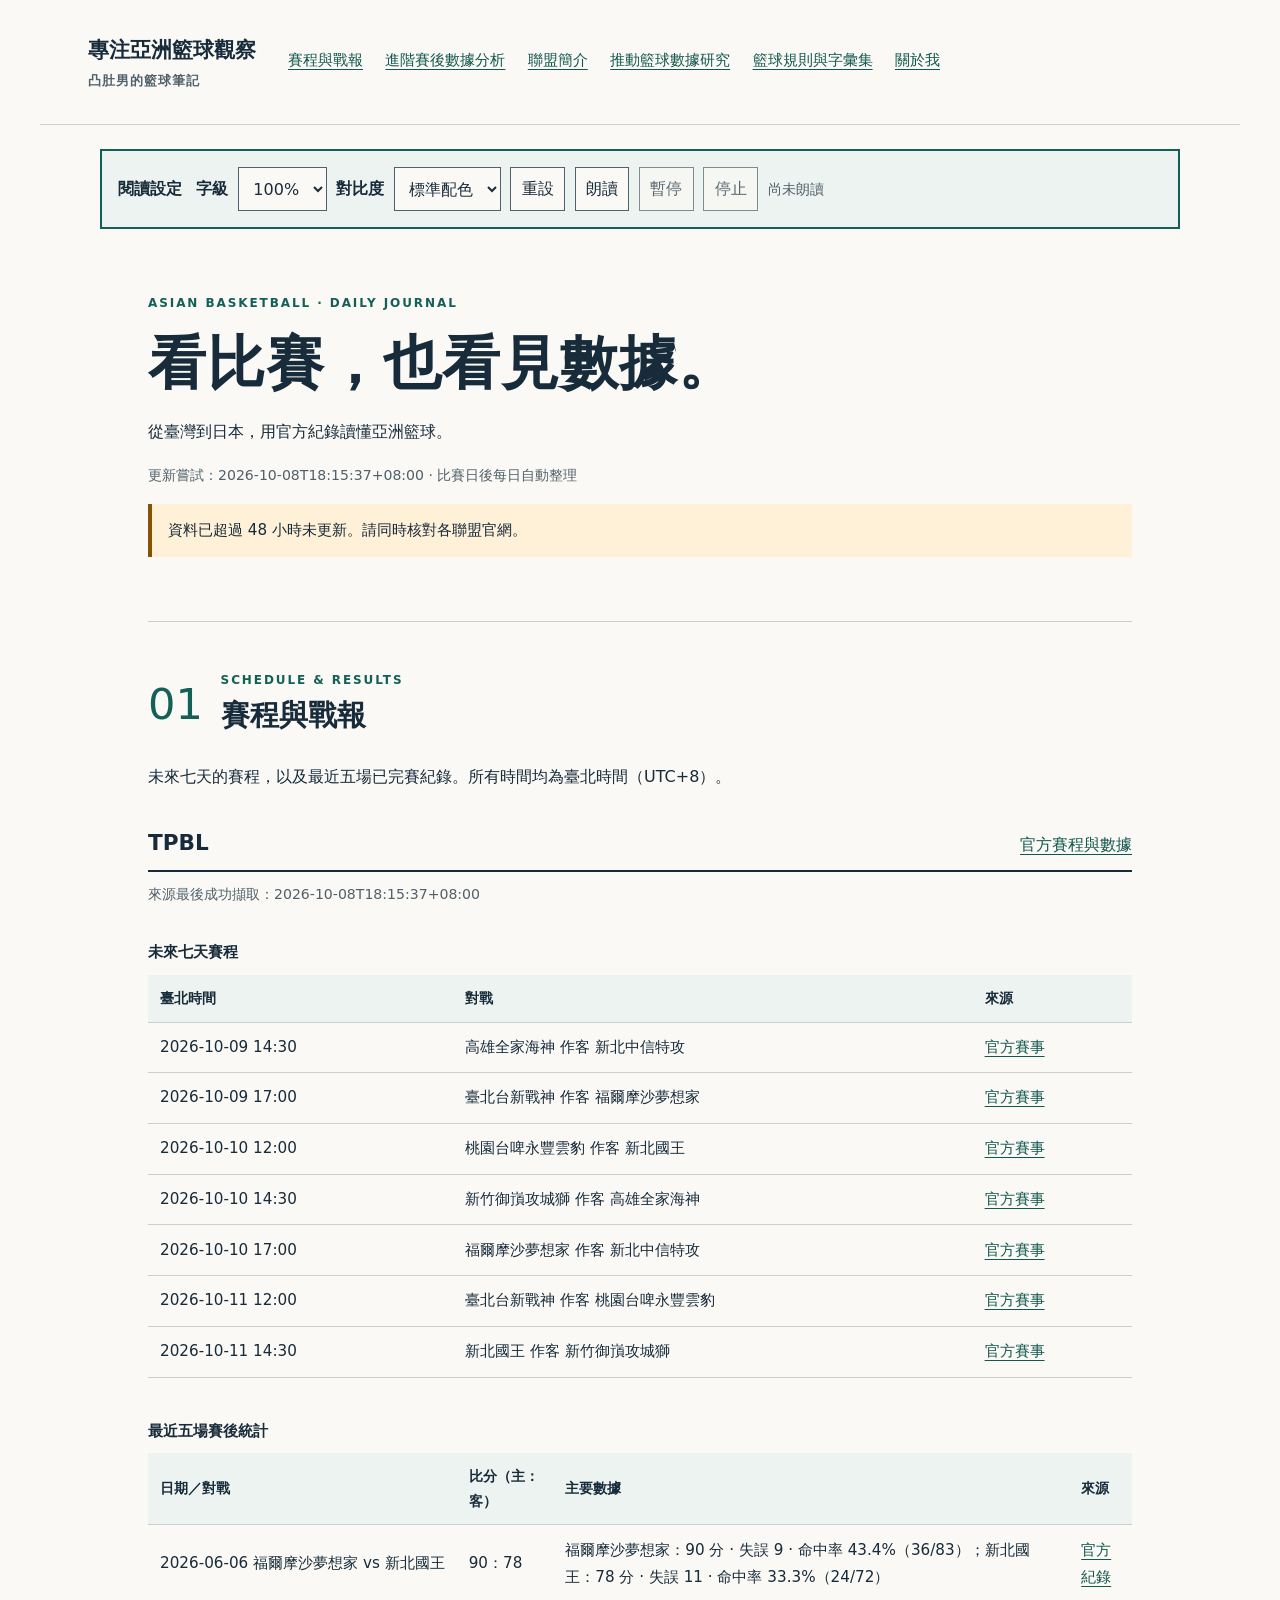
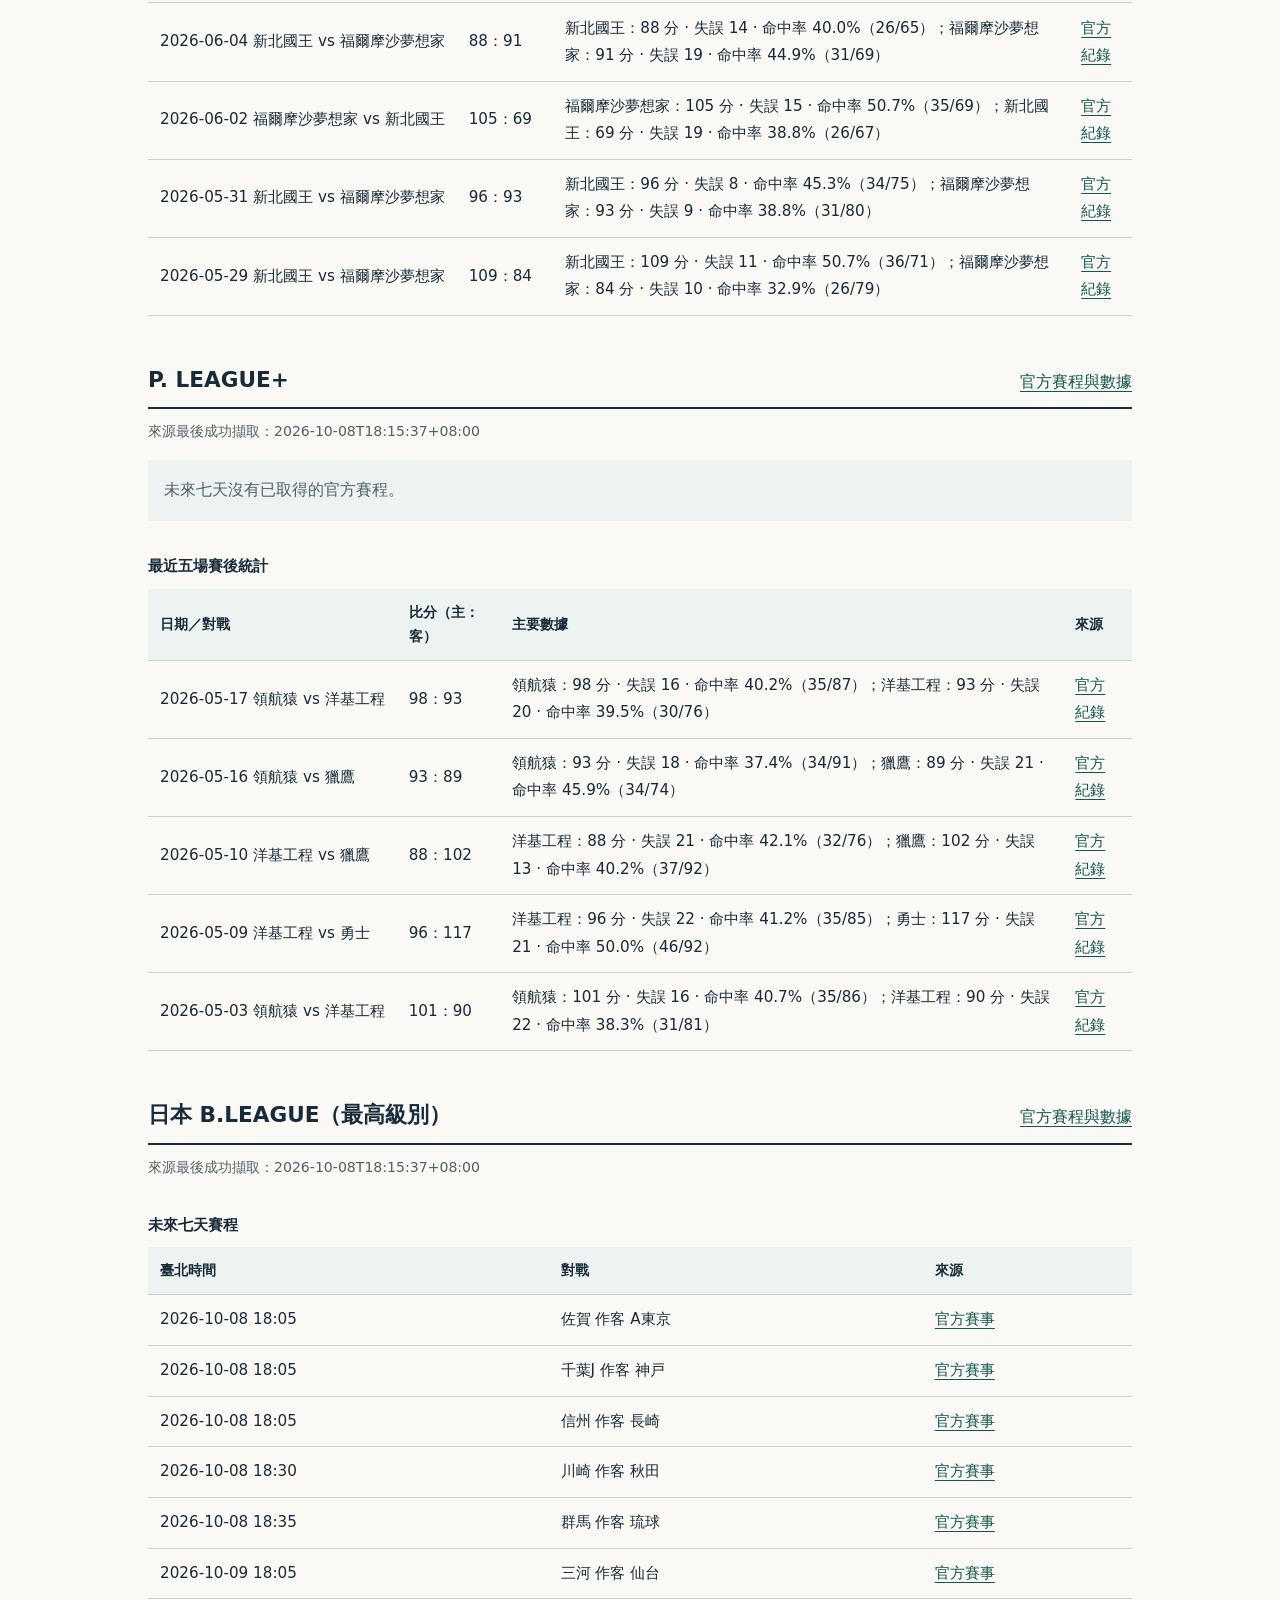
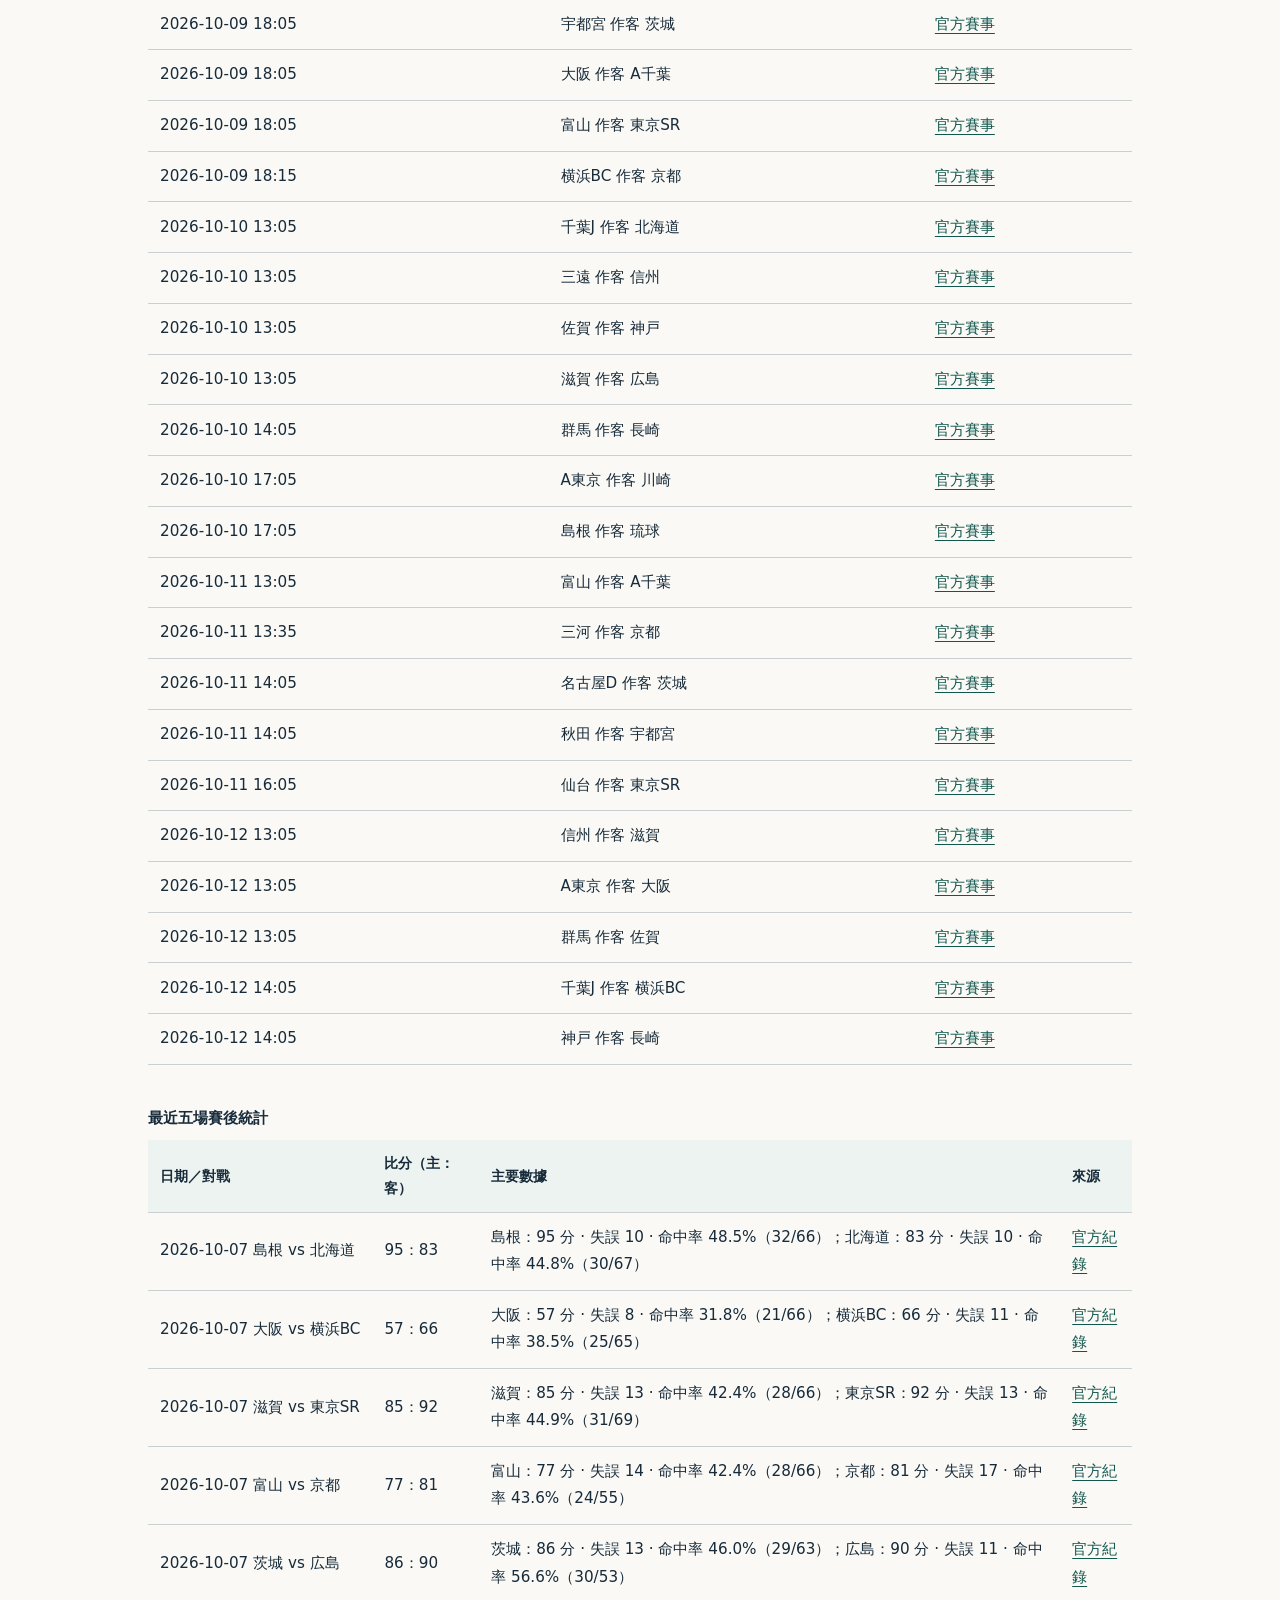
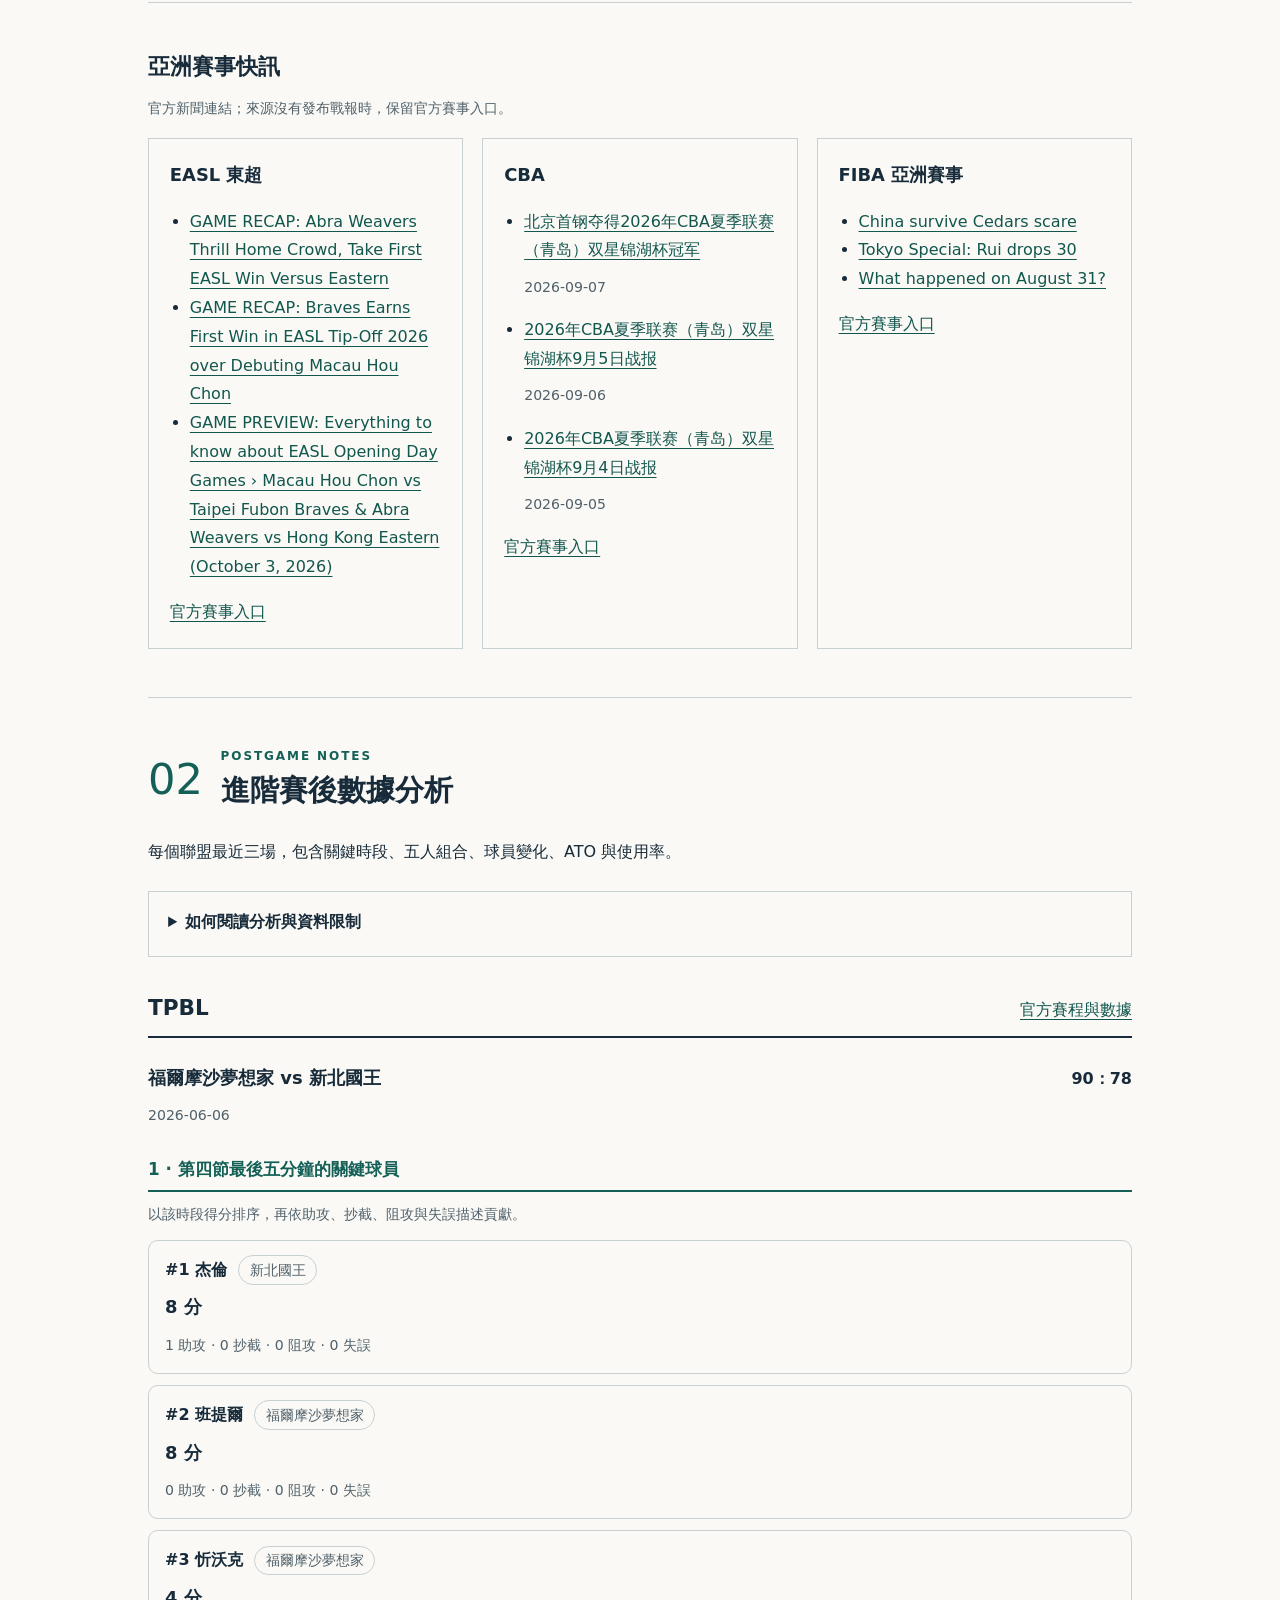
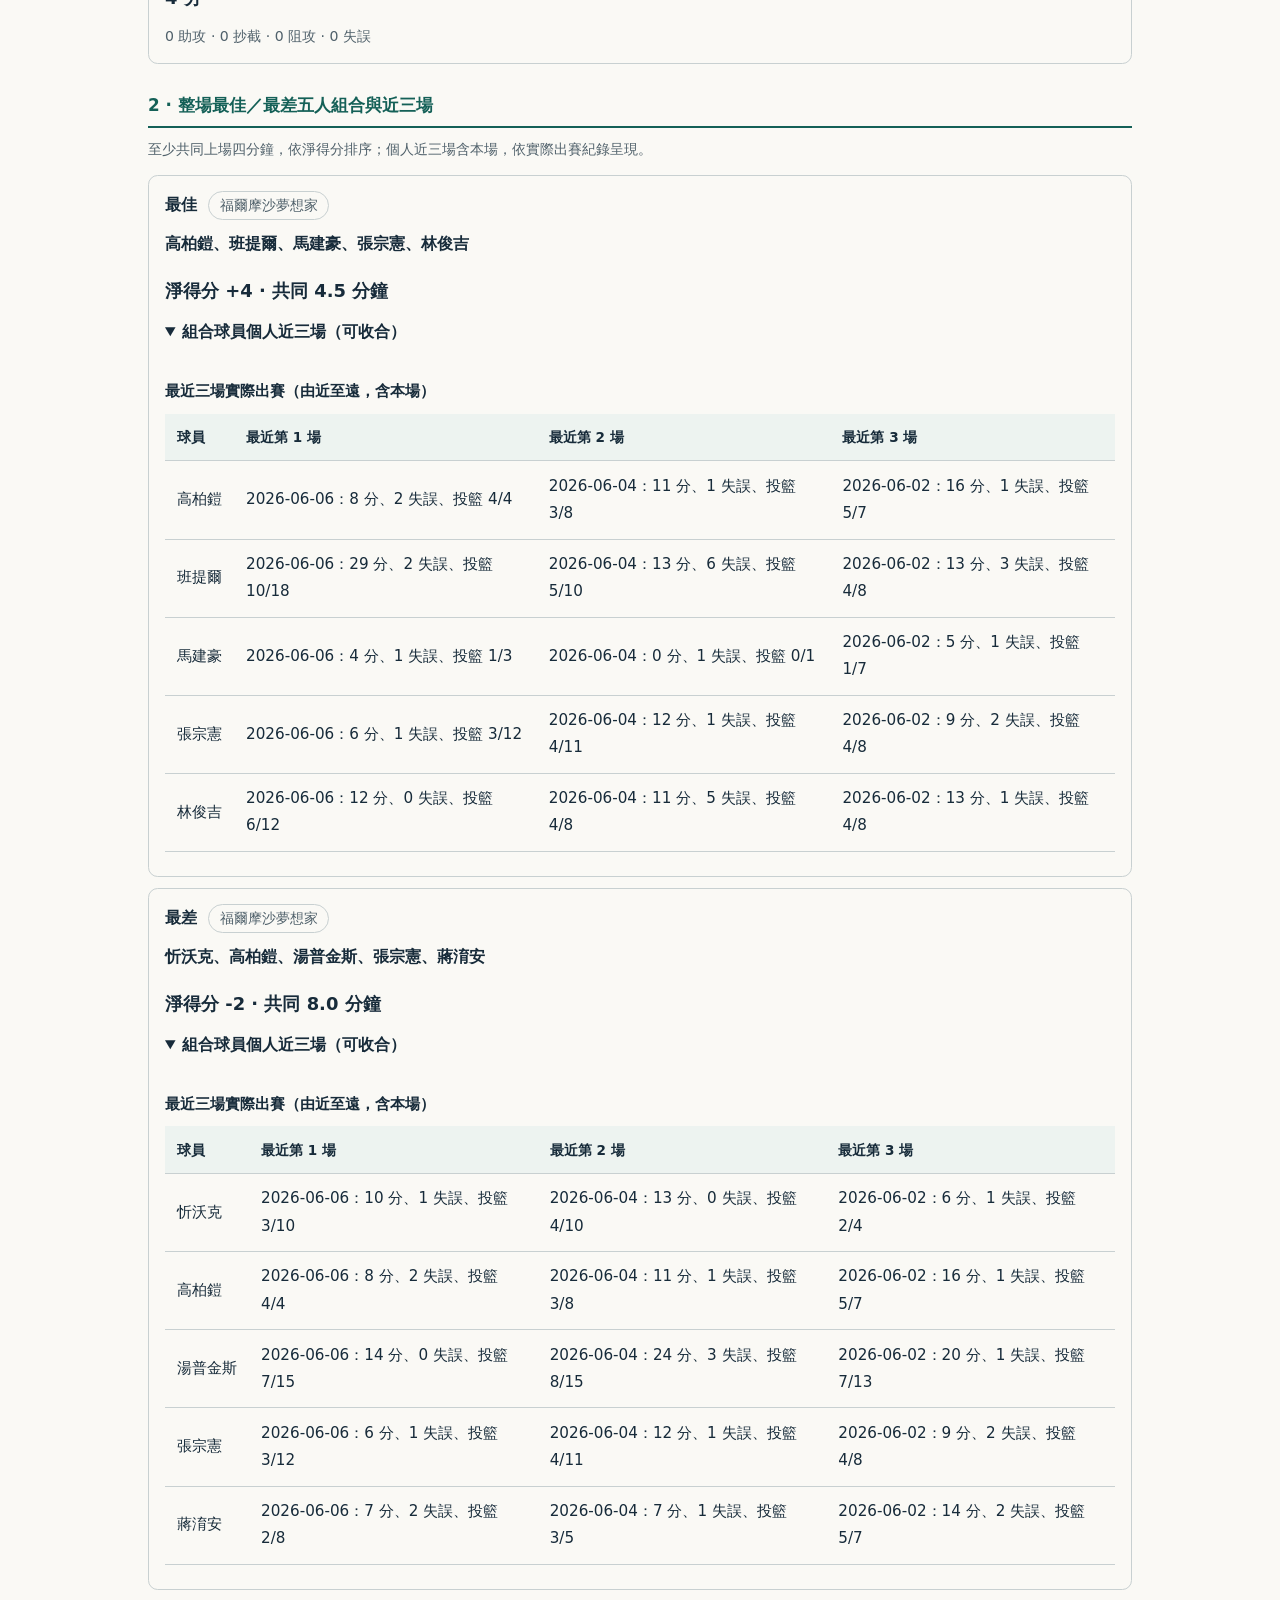
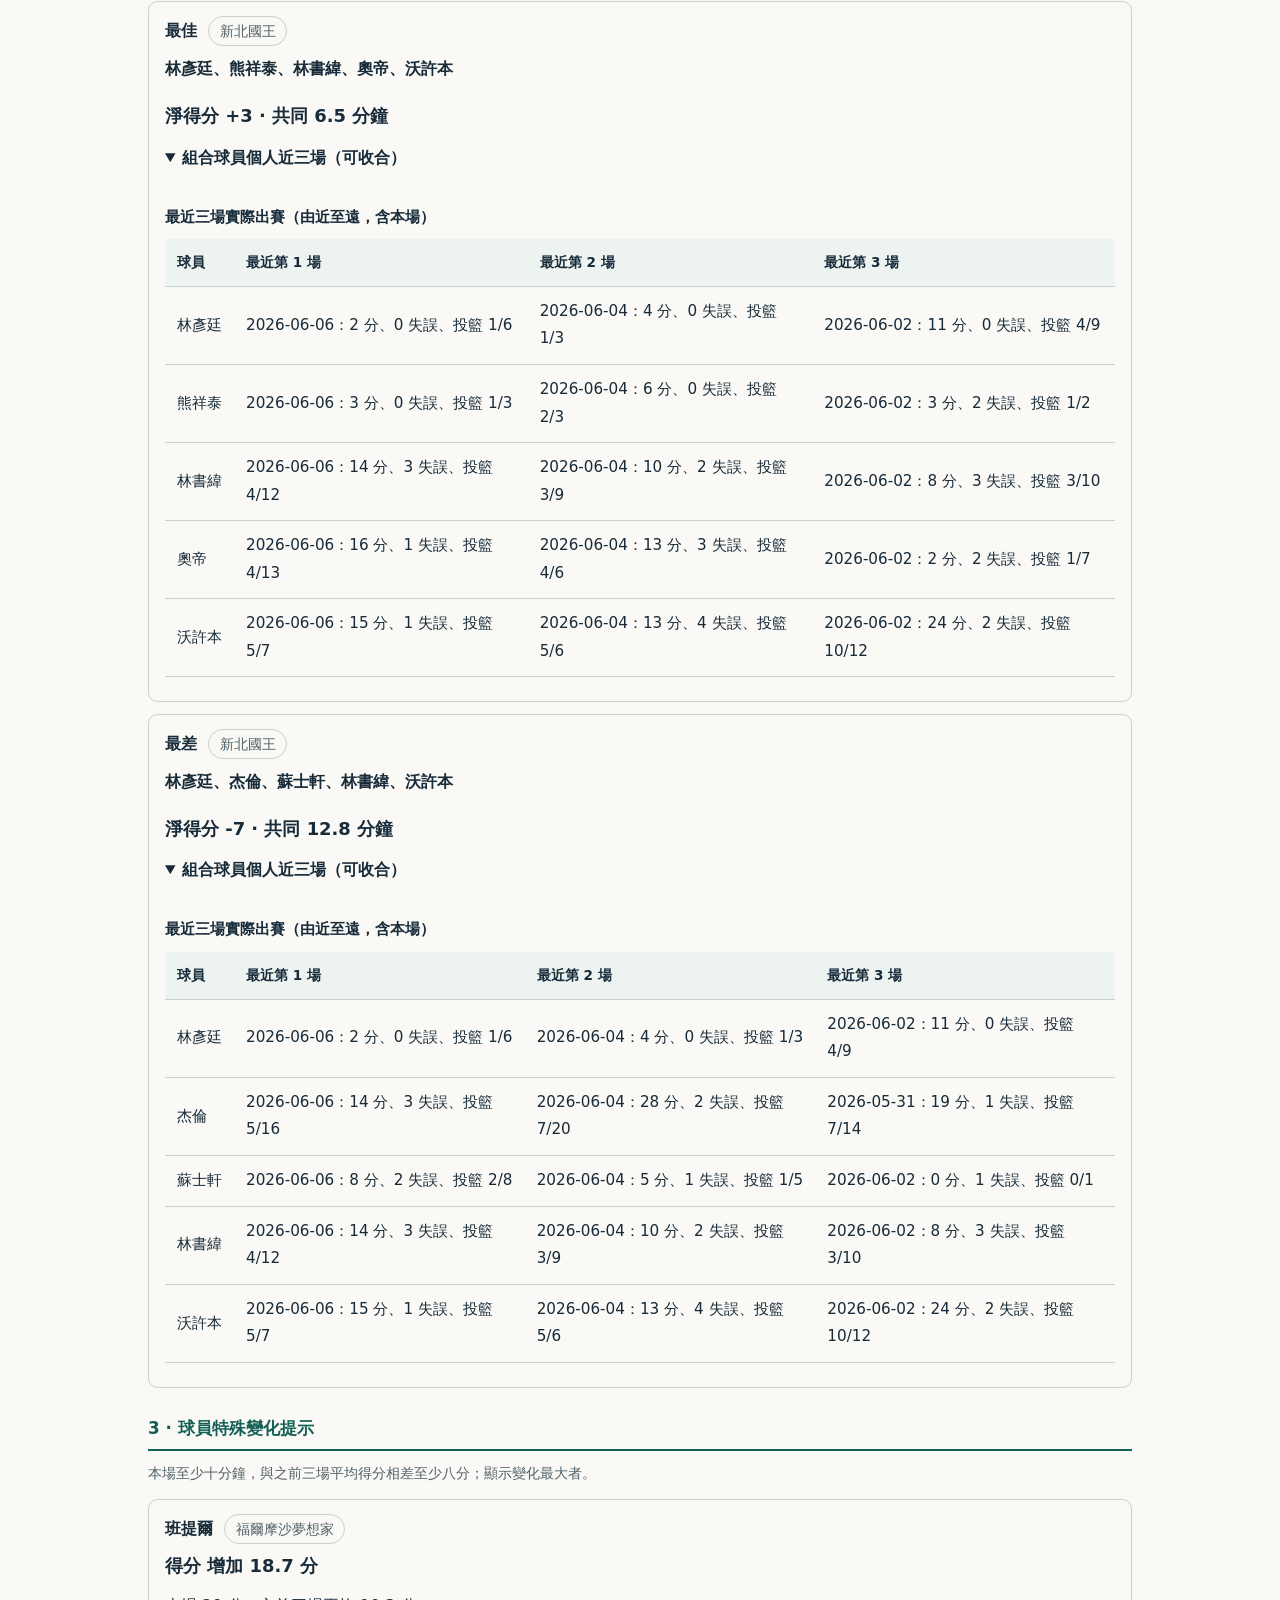
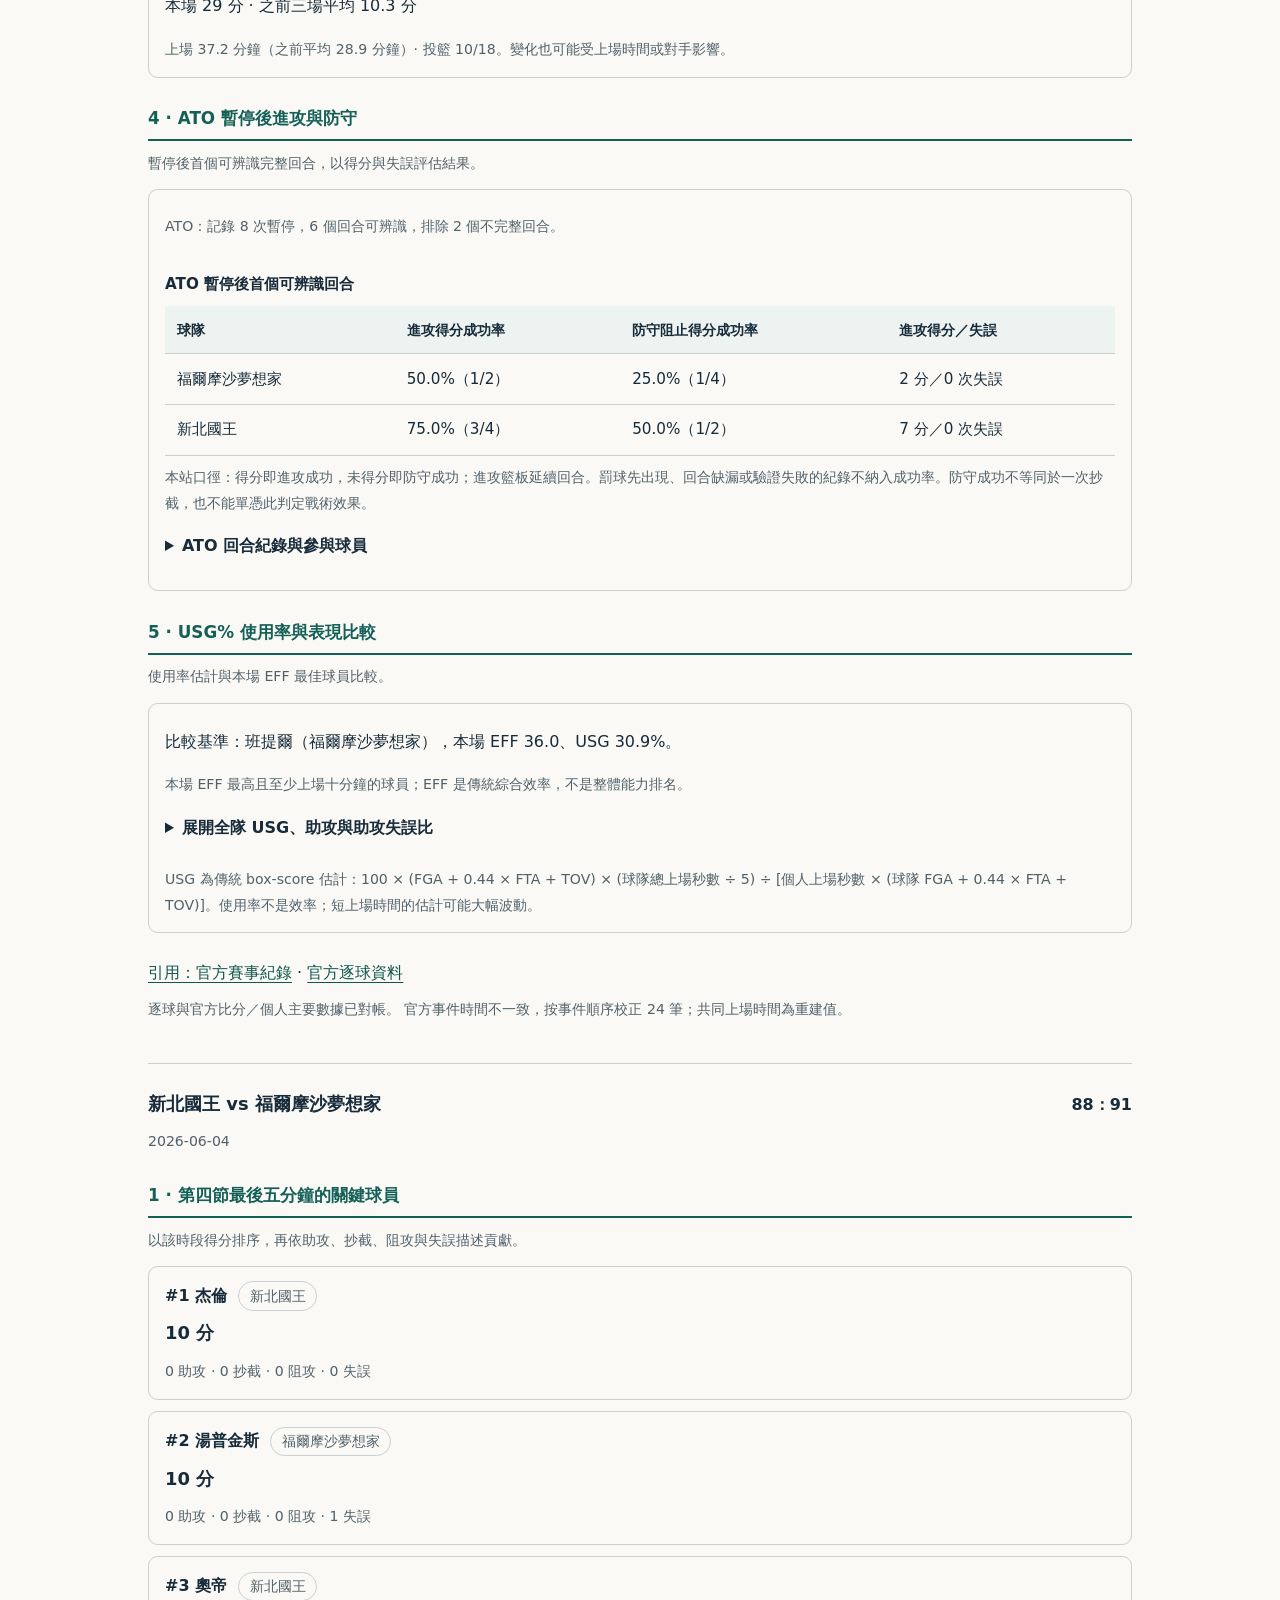
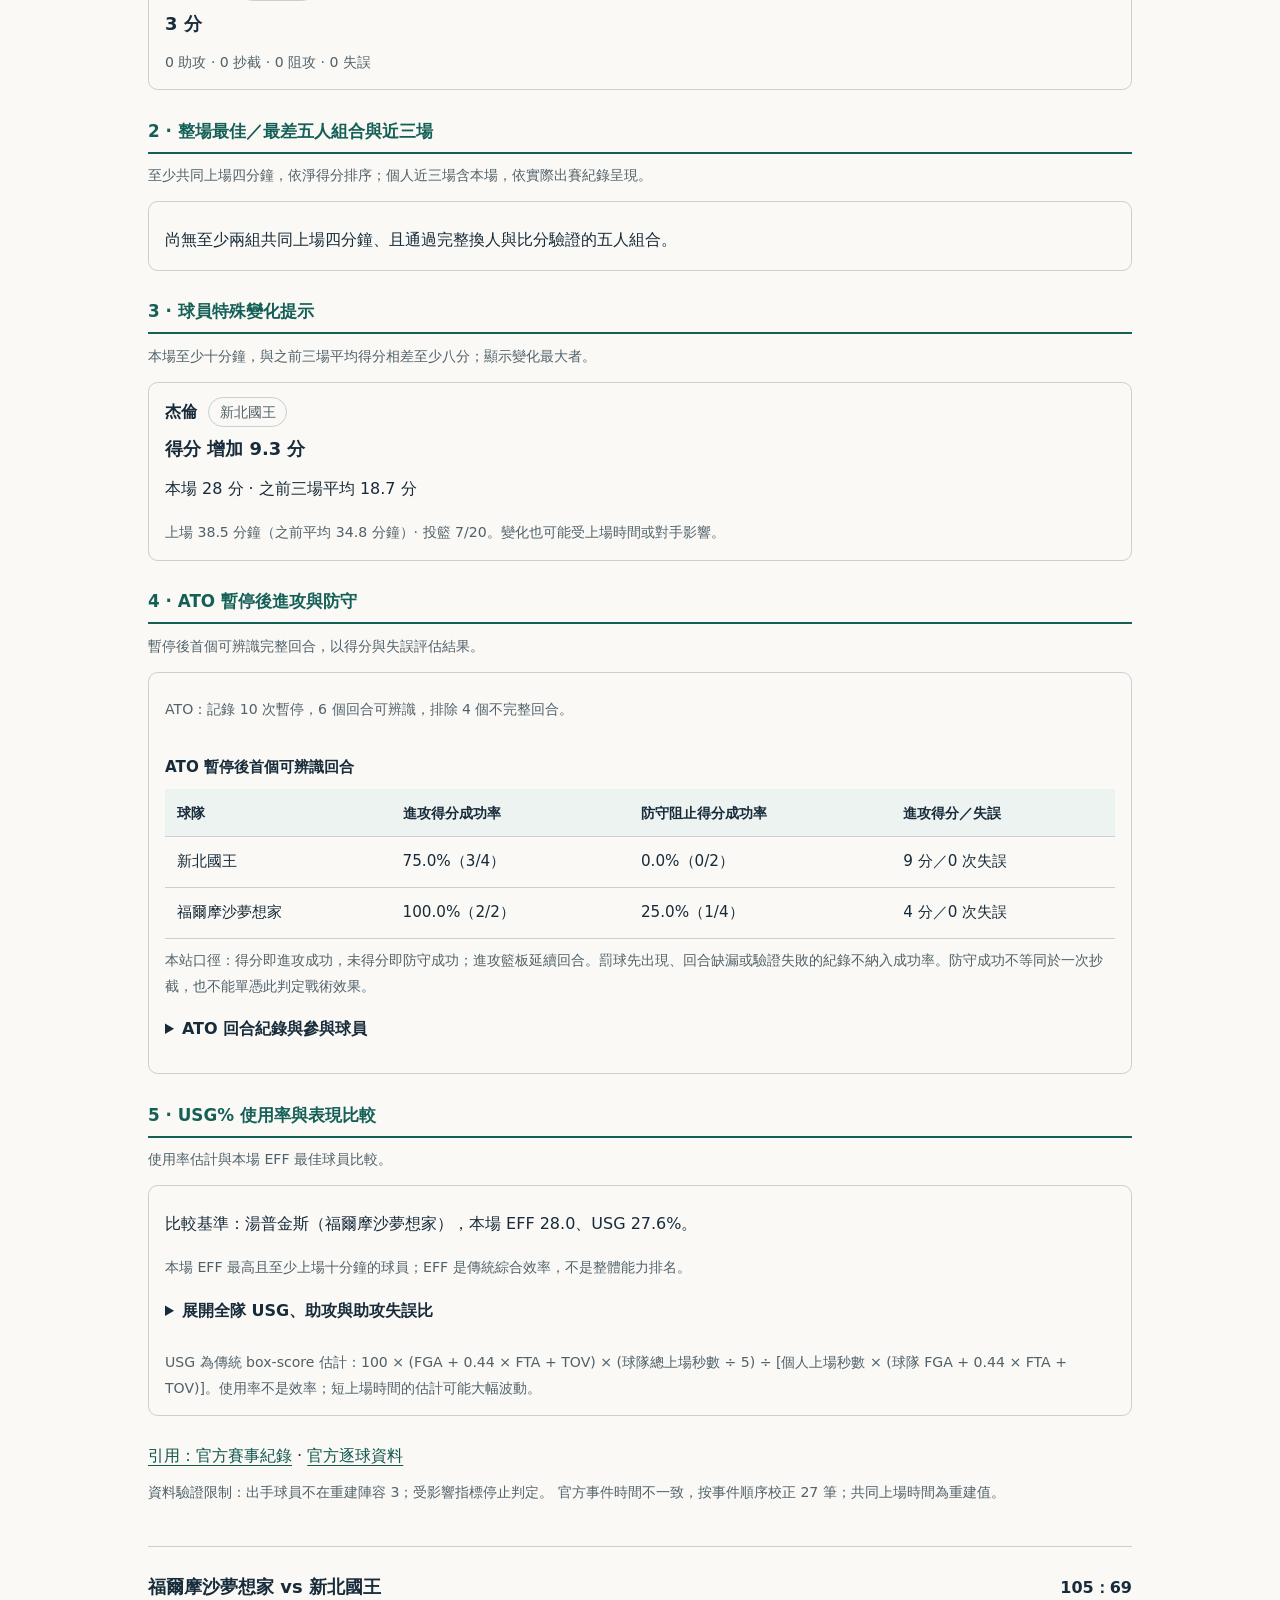
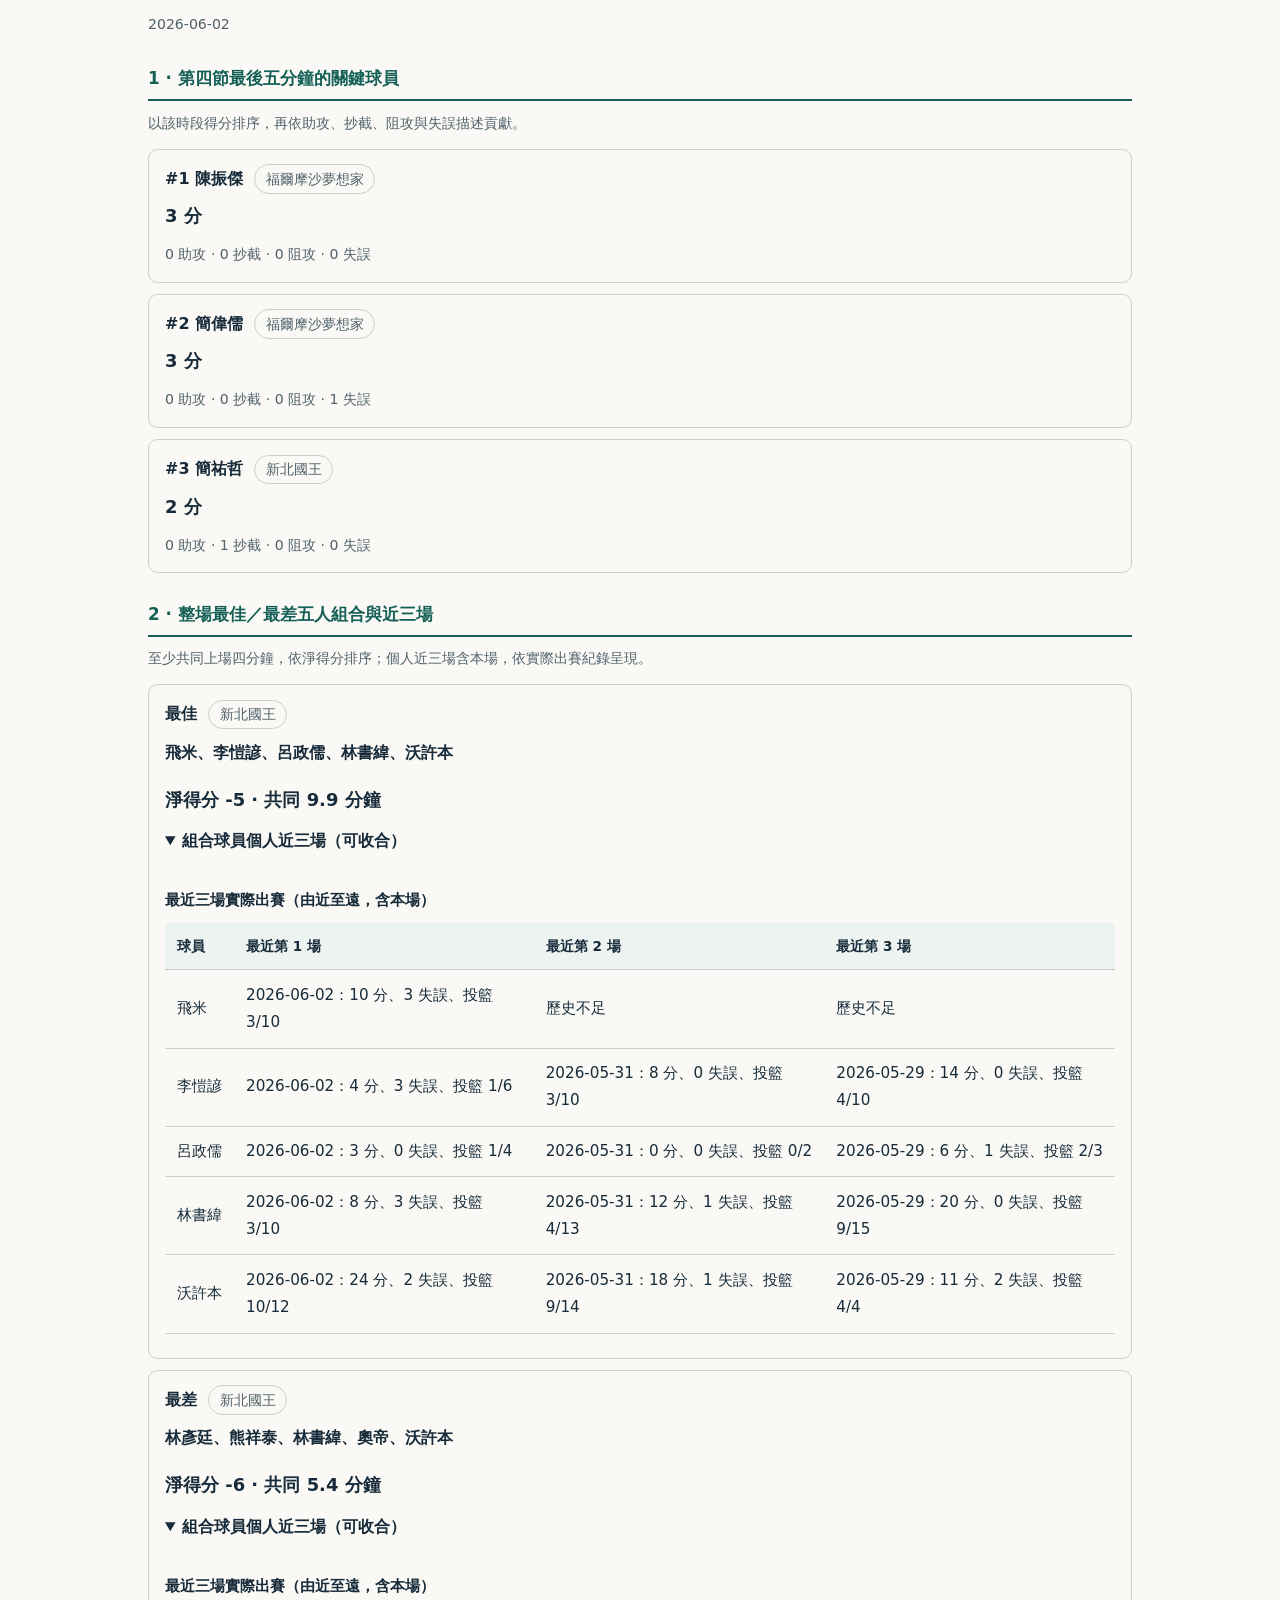
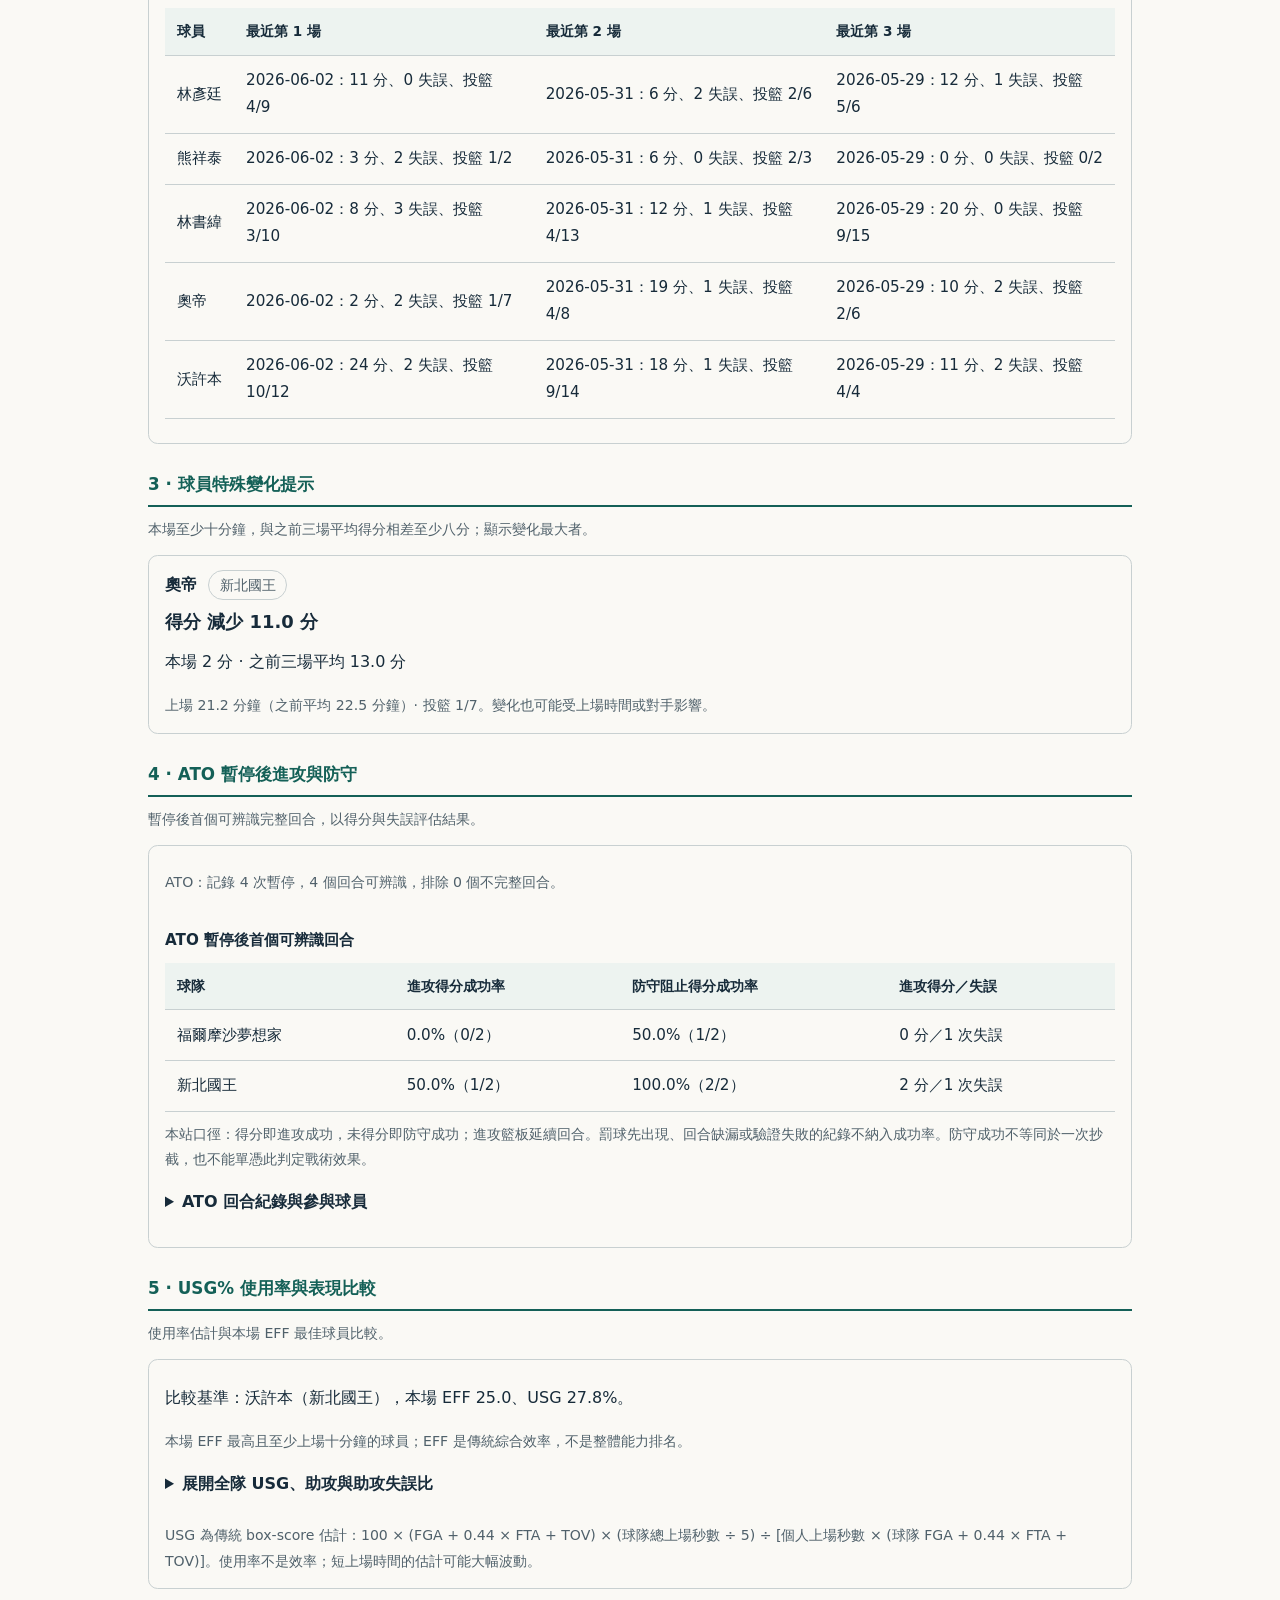
==== index.html @ f9afa2ac "Temporarily hide passing and VORP analysis sections" ====
<!doctype html>
<html lang="zh-Hant"><head><meta charset="utf-8"><meta name="viewport" content="width=device-width,initial-scale=1"><meta name="description" content="凸肚男的專注亞洲籃球觀察：官方賽程、賽後數據與每日分析。"><title>專注亞洲籃球觀察｜凸肚男</title><link rel="stylesheet" href="style.css"><link rel="stylesheet" href="reading.css"><script src="a11y.js" defer></script><script src="speech.js" defer></script><script src="reports.js" defer></script><script src="advanced.js" defer></script><script src="app.js" defer></script></head>
<body><a class="skip" href="#main">跳至主要內容</a>
<header><div class="brand"><a href="#main">專注亞洲籃球觀察<span>凸肚男的籃球筆記</span></a></div><nav aria-label="主要導覽"><a href="#games">賽程與戰報</a><a href="#analysis">進階賽後數據分析</a><a href="#leagues">聯盟簡介</a><a href="#insight">推動籃球數據研究</a><a href="#rules">籃球規則與字彙集</a><a href="#about">關於我</a></nav></header>
<aside class="reading-settings" aria-label="閱讀設定"><div class="settings-controls" tabindex="0" role="region" aria-label="閱讀設定，窄螢幕可左右捲動"><h2>閱讀設定</h2><label for="font-size">字級</label><select id="font-size"><option value="100">100%</option><option value="125">125%</option><option value="150">150%</option><option value="175">175%</option><option value="200">200%</option></select><label for="contrast">對比度</label><select id="contrast"><option value="standard">標準配色</option><option value="high">黑字白底</option><option value="dark">白字黑底</option></select><button type="button" id="reset-reading">重設</button><button type="button" id="read-start" aria-describedby="speech-help">朗讀</button><button type="button" id="read-pause" disabled>暫停</button><button type="button" id="read-stop" disabled>停止</button><span id="speech-status" role="status" aria-live="polite">尚未朗讀</span></div><p id="reading-status" class="sr-only" role="status" aria-live="polite">字體 100%，標準配色。</p><p id="speech-help" class="sr-only">先選取文字，或使用導覽前往想閱讀的區塊，再按朗讀。未指定區塊時朗讀主要內容；收合的詳細資料不朗讀。語音依瀏覽器與裝置提供。</p></aside>
<main id="main"><div class="intro"><p class="eyebrow">ASIAN BASKETBALL · DAILY JOURNAL</p><h1>看比賽，也看見數據。</h1><p>從臺灣到日本，用官方紀錄讀懂亞洲籃球。</p><p id="updated" class="meta" role="status">正在讀取最近一次更新。</p><p id="stale" class="notice" hidden></p></div>
<noscript><p class="notice">此網站的賽程與分析需要 JavaScript。你仍可使用以下官方來源連結查看資料。</p></noscript>
<section id="games" aria-labelledby="games-title"><div class="section-heading"><span class="number" aria-hidden="true">01</span><div><p class="eyebrow">SCHEDULE & RESULTS</p><h2 id="games-title">賽程與戰報</h2></div></div><p>未來七天的賽程，以及最近五場已完賽紀錄。所有時間均為臺北時間（UTC+8）。</p><div id="game-content"><p>資料讀取中。</p></div><h3>亞洲賽事快訊</h3><p class="meta">官方新聞連結；來源沒有發布戰報時，保留官方賽事入口。</p><div id="news-content"></div></section>
<section id="analysis" aria-labelledby="analysis-title"><div class="section-heading"><span class="number" aria-hidden="true">02</span><div><p class="eyebrow">POSTGAME NOTES</p><h2 id="analysis-title">進階賽後數據分析</h2></div></div><p>每個聯盟最近三場，包含關鍵時段、五人組合、球員變化、ATO 與使用率。</p><details class="method"><summary>如何閱讀分析與資料限制</summary><p>第四節最後五分鐘，以得分優先，再以助攻、抄截、阻攻與失誤描述貢獻。這是數據觀察，不能單憑它斷定戰術理解或防守責任。</p><p>五人組合以至少共同上場四分鐘的組合，按淨得分排序；並列時以共同時間較長者優先。短時間、小樣本與對手強度都會影響結果。「最佳／最差」只代表這個統計口徑。</p><p>個人變化比較本場與之前三場實際出賽平均；歷史不足時不做變化判斷。命中率同時列出出手數。資料未完整、比分對帳失敗或換人紀錄不足時，不產生可能誤導的組合結論。</p></details><div id="analysis-content"></div></section>
<section id="leagues" aria-labelledby="leagues-title"><div class="section-heading"><span class="number" aria-hidden="true">03</span><div><p class="eyebrow">LEAGUE GUIDE</p><h2 id="leagues-title">亞洲聯盟簡介</h2></div></div><div id="league-content"></div></section>
<section id="insight" aria-labelledby="insight-title"><div class="section-heading"><span class="number" aria-hidden="true">04</span><div><p class="eyebrow">A PERSONAL PERSPECTIVE</p><h2 id="insight-title">推動籃球數據研究</h2></div></div><div class="empty"><p>用數據推動籃球運動研究與發展。</p><p class="meta">研究文章尚未發布。</p></div></section>
<section id="rules" aria-labelledby="rules-title"><div class="section-heading"><span class="number" aria-hidden="true">05</span><div><p class="eyebrow">RULES & GLOSSARY</p><h2 id="rules-title">籃球規則與字彙集</h2></div></div><h3>規則文件下載</h3><ul class="download-list"><li><a href="downloads/fiba-2024-official-interpretations-ctba.pdf" download="2024年國際籃球規則官方解釋.pdf">2024 年國際籃球規則官方解釋（PDF，6.21 MiB）</a><p class="meta">使用者提供的中華民國籃球協會版本，檔案日期 2024-10-01。原檔含重點標示，點擊可下載。此為 2024 年版本。</p></li></ul><h3>數據字彙</h3><dl class="glossary"><dt>ATO · After Time Out</dt><dd>暫停後的進攻。本站只評估逐球可辨識的首個完整回合，列出得分、失誤與可識別的終結者；不把暫停後所有進攻都歸入 ATO。</dd><dt>USG% · Usage Percentage</dt><dd>使用率：依出手、罰球、失誤與上場時間估算球員終結進攻的份額。使用率高不代表效率高。</dd><dt>AST/TO · 助攻失誤比</dt><dd>助攻除以失誤。零失誤時不以無限大參與排名，而顯示實際助攻與失誤數。</dd><dt>Potential Assists · 潛在助攻</dt><dd>給隊友後形成出手的傳球，包含未命中；需有傳球與出手連結紀錄。</dd><dt>Passes Made / Received · 傳出／接球次數</dt><dd>進攻端傳球參與度；一般逐球紀錄沒有完整傳球追蹤，無法以助攻反推。</dd><dt>Secondary Assists · 次級助攻</dt><dd>促成助攻的前一個傳球；需要連續傳球鏈紀錄。</dd><dt>VORP · Value Over Replacement Player</dt><dd>結合 BPM 與參與球權量的替換球員價值。需有適用該聯盟的模型與替補基準；不是單場正負值。</dd></dl><p class="meta">指標參考：<a href="https://www.nba.com/stats/help/glossary">NBA 數據字典</a>、<a href="https://www.basketball-reference.com/about/glossary.html">Basketball-Reference 使用率說明</a>、<a href="https://www.basketball-reference.com/about/bpm2.html">BPM／VORP 方法</a>。NBA 追蹤指標定義作為研究參考，不代表亞洲聯盟有提供相同資料。</p></section>
<section id="about" aria-labelledby="about-title"><p class="eyebrow">關於我</p><h2 id="about-title">你好，我是凸肚男。</h2><p>聯繫郵箱：<a href="mailto:tzesmann@gmail.com">tzesmann@gmail.com</a></p></section>
</main><footer><p>凸肚男 · 專注亞洲籃球觀察</p><ul aria-label="預留社群媒體位置"><li>FB <span>尚未設定</span></li><li>YT <span>尚未設定</span></li><li>TK <span>尚未設定</span></li><li>微博 <span>尚未設定</span></li><li>抖音 <span>尚未設定</span></li></ul><p class="meta">獨立籃球觀察網站。數據來源與權利歸各聯盟及賽事主辦單位。本站提供引用連結與擷取時間。</p><p><a href="https://tpbl.basketball/">TPBL 官網</a> · <a href="https://pleagueofficial.com/">P+ 官網</a> · <a href="https://www.bleague.jp/">B.LEAGUE 官網</a></p></footer></body></html>
---- style.css ----
:root{color-scheme:light;--ink:#172b3a;--muted:#50616b;--paper:#faf9f5;--line:#c8d0d1;--accent:#146057;--soft:#edf3f0}*{box-sizing:border-box}html{scroll-padding-top:1rem}body{margin:0;background:var(--paper);color:var(--ink);font:1rem/1.8 system-ui,-apple-system,"Segoe UI","Microsoft JhengHei",sans-serif}a{color:#12574e;text-underline-offset:.25em}a:hover{text-decoration-thickness:3px}a:focus-visible,summary:focus-visible{outline:3px solid #a14800;outline-offset:5px}header{max-width:1200px;margin:auto;padding:2rem 3rem;display:flex;gap:2rem;align-items:center;justify-content:space-between;border-bottom:1px solid var(--line)}.brand a{font-size:1.3rem;font-weight:750;text-decoration:none;color:var(--ink)}.brand span{display:block;font-size:.8rem;letter-spacing:.08em;color:var(--muted)}nav{display:flex;gap:1.4rem;flex-wrap:wrap}nav a{font-size:.95rem;padding:.4rem 0;min-height:44px}main{max-width:1080px;padding:0 3rem;margin:auto}.intro{padding:4rem 0 3rem;border-bottom:1px solid var(--line)}h1{font-size:clamp(2rem,5vw,3.6rem);line-height:1.35;letter-spacing:.015em;margin:.6rem 0 1rem}h2{font-size:1.8rem;line-height:1.4;margin:.2rem 0}h3{font-size:1.35rem;margin:1.8rem 0 .5rem}h4{font-size:1.12rem;margin:1.2rem 0 .5rem}p{margin:.6rem 0 1rem}.eyebrow{font-size:.75rem;letter-spacing:.16em;font-weight:750;color:var(--accent);margin:0}.meta{font-size:.88rem;color:var(--muted)}section{padding:3rem 0;border-bottom:1px solid var(--line)}.section-heading{display:flex;gap:1.1rem;align-items:center;margin-bottom:1.5rem}.number{font-size:2.7rem;line-height:1;color:var(--accent);font-weight:300}.league-block{margin:2rem 0 2.8rem}.league-head{display:flex;align-items:baseline;justify-content:space-between;gap:1rem;flex-wrap:wrap;border-bottom:2px solid var(--ink);padding-bottom:.5rem}.league-head h3{margin:0}.table-wrap{overflow-x:auto;margin-bottom:1.5rem}table{border-collapse:collapse;width:100%;font-size:.95rem}caption{text-align:left;font-weight:700;padding:1rem 0 .5rem}th{text-align:left;font-size:.85rem;background:var(--soft)}td,th{padding:.7rem .75rem;border-bottom:1px solid var(--line)}td:first-child{white-space:nowrap}.notice{padding:.8rem 1rem;background:#fff0d8;border-left:4px solid #865300;font-size:.95rem}.no-data{padding:1rem;background:var(--soft);color:var(--muted)}.news-grid,.guide-grid{display:grid;grid-template-columns:repeat(3,minmax(0,1fr));gap:1.2rem}.news-card,.guide{border:1px solid var(--line);padding:1.3rem}.news-card h4,.guide h3{margin-top:0}.news-card ul,.guide ul{padding-left:1.25rem}.report{padding:1.5rem 0;border-bottom:1px solid var(--line)}.report-heading{display:flex;gap:1rem;justify-content:space-between;align-items:baseline;flex-wrap:wrap}.report h4{margin:0}.score{font-weight:700;font-variant-numeric:tabular-nums}.observations{list-style:none;counter-reset:notes;padding:0}.observations>li{counter-increment:notes;padding:1rem 0 1rem 2.5rem;position:relative}.observations>li:before{content:counter(notes,decimal-leading-zero);position:absolute;left:0;color:var(--accent);font-weight:700}.observations h5{font-size:1rem;margin:0}.observations p{margin:.3rem 0}.method{padding:1rem 1.2rem;border:1px solid var(--line);margin:1.5rem 0}summary{cursor:pointer;min-height:32px;font-weight:650}.empty{padding:2rem;border:1px dashed #7b8b8d}footer{max-width:1080px;margin:auto;padding:2rem 3rem}footer ul{list-style:none;display:flex;flex-wrap:wrap;gap:1.3rem;padding:0}footer li{font-weight:600}footer li span{display:block;font-size:.75rem;font-weight:400;color:var(--muted)}.skip{position:absolute;left:1rem;top:-100px;background:var(--ink);color:white;padding:1rem;z-index:10}.skip:focus{top:1rem}#about a{overflow-wrap:anywhere}@media(max-width:760px){header{display:block;padding:1.3rem 1.2rem}nav{margin-top:1rem;gap:.5rem 1.2rem}main,footer{padding-left:1.2rem;padding-right:1.2rem}.intro{padding-top:2.5rem}.news-grid,.guide-grid{grid-template-columns:1fr}section{padding:2rem 0}td,th{padding:.55rem}.number{font-size:2rem}}@media(prefers-reduced-motion:reduce){*{scroll-behavior:auto!important}}@media(forced-colors:active){.notice,.method,.empty,.news-card,.guide{border:1px solid CanvasText}a:focus-visible,summary:focus-visible{outline-color:Highlight}}@media print{nav,.skip{display:none}main,footer{max-width:none;padding:0}details{display:block}.report{break-inside:avoid}}
---- reading.css ----
.sr-only{position:absolute;width:1px;height:1px;padding:0;margin:-1px;overflow:hidden;clip-path:inset(50%);white-space:nowrap;border:0}
.reading-settings{max-width:1080px;margin:1.5rem auto 0;padding:.6rem;border:2px solid var(--accent);background:var(--soft);color:var(--ink);min-width:0}
.settings-controls{display:flex;gap:.6rem;align-items:center;flex-wrap:nowrap;overflow-x:auto;padding:.4rem;white-space:nowrap}
.settings-controls>*{flex:none}
.reading-settings h2{font-size:1rem;margin:0 .3rem 0 0}
.settings-controls label{font-weight:650}
.settings-controls select,.settings-controls button{font:inherit;color:var(--ink);background:var(--paper);border:1px solid var(--muted);padding:.35rem .65rem;min-height:44px}
.settings-controls button{cursor:pointer}
.settings-controls button:disabled{cursor:default;opacity:.7}
.settings-controls :focus-visible,.settings-controls:focus-visible{outline:3px solid #a14800;outline-offset:2px}
#speech-status{font-size:.85rem;color:var(--muted)}
header{flex-wrap:wrap}nav{flex:1;min-width:0}nav a{white-space:normal}.download-list{padding-left:1.4rem}.glossary dt{font-weight:750;margin-top:1rem}.glossary dd{margin:.25rem 0 0}.advanced-panel{margin:0;padding:0;border:0}.advanced-panel h5{font-size:1rem;margin:.5rem 0}.advanced-panel .table-wrap{max-width:100%}.ato-log{font-size:.9rem}html[data-theme=high]{--ink:#000;--muted:#222;--paper:#fff;--line:#555;--accent:#003c30;--soft:#f3f3f3;color-scheme:light}html[data-theme=high] a{color:#000099}html[data-theme=dark]{--ink:#fff;--muted:#d1d9df;--paper:#111;--line:#83969b;--accent:#a3efdf;--soft:#1a2926;color-scheme:dark}html[data-theme=dark] a{color:#a3efdf}html[data-theme=dark] .brand a{color:var(--ink)}html[data-theme=dark] .notice{background:#302818;color:#fff;border-color:#f5c76c}html[data-theme=dark] .empty{border-color:var(--line)}html[data-theme=dark] :focus-visible{outline-color:#ffce8b}html[data-theme=dark] .skip{background:#fff;color:#111}@media(max-width:760px){.reading-settings{margin:1rem 1.2rem 0}}@media print{.reading-settings{display:none}}
.news-card,.guide,.section-heading>div{min-width:0;overflow-wrap:anywhere}main>section{min-width:0}@media(max-width:760px){.news-grid,.guide-grid{grid-template-columns:minmax(0,1fr)}}
html[data-theme=high] .skip{background:#000;color:#fff}

.report-section{margin:1.6rem 0;min-width:0}
.report-section h5{font-size:1.05rem;color:var(--accent);border-bottom:2px solid var(--accent);padding-bottom:.35rem;margin:0 0 .6rem}
.report-method{margin:.3rem 0 .8rem}
.report-card{border:1px solid var(--line);border-radius:.6rem;padding:.9rem 1rem;margin:.7rem 0;min-width:0;overflow-wrap:anywhere;background:var(--paper)}
.card-heading{display:flex;flex-wrap:wrap;align-items:baseline;gap:.45rem .7rem}
.team-tag{font-size:.85rem;border:1px solid var(--line);border-radius:2rem;padding:.1rem .65rem;color:var(--muted)}
.metric-highlight{font-size:1.12rem;font-weight:750;font-variant-numeric:tabular-nums;margin:.4rem 0}
.report-card p:last-child{margin-bottom:0}
.report-card details{margin-top:.7rem}
.report-card summary{min-height:44px}
.report-card .table-wrap{margin-bottom:.6rem}
.lineup-names{font-weight:600}
@media(forced-colors:active){.report-card,.team-tag,.reading-settings{border-color:CanvasText}}
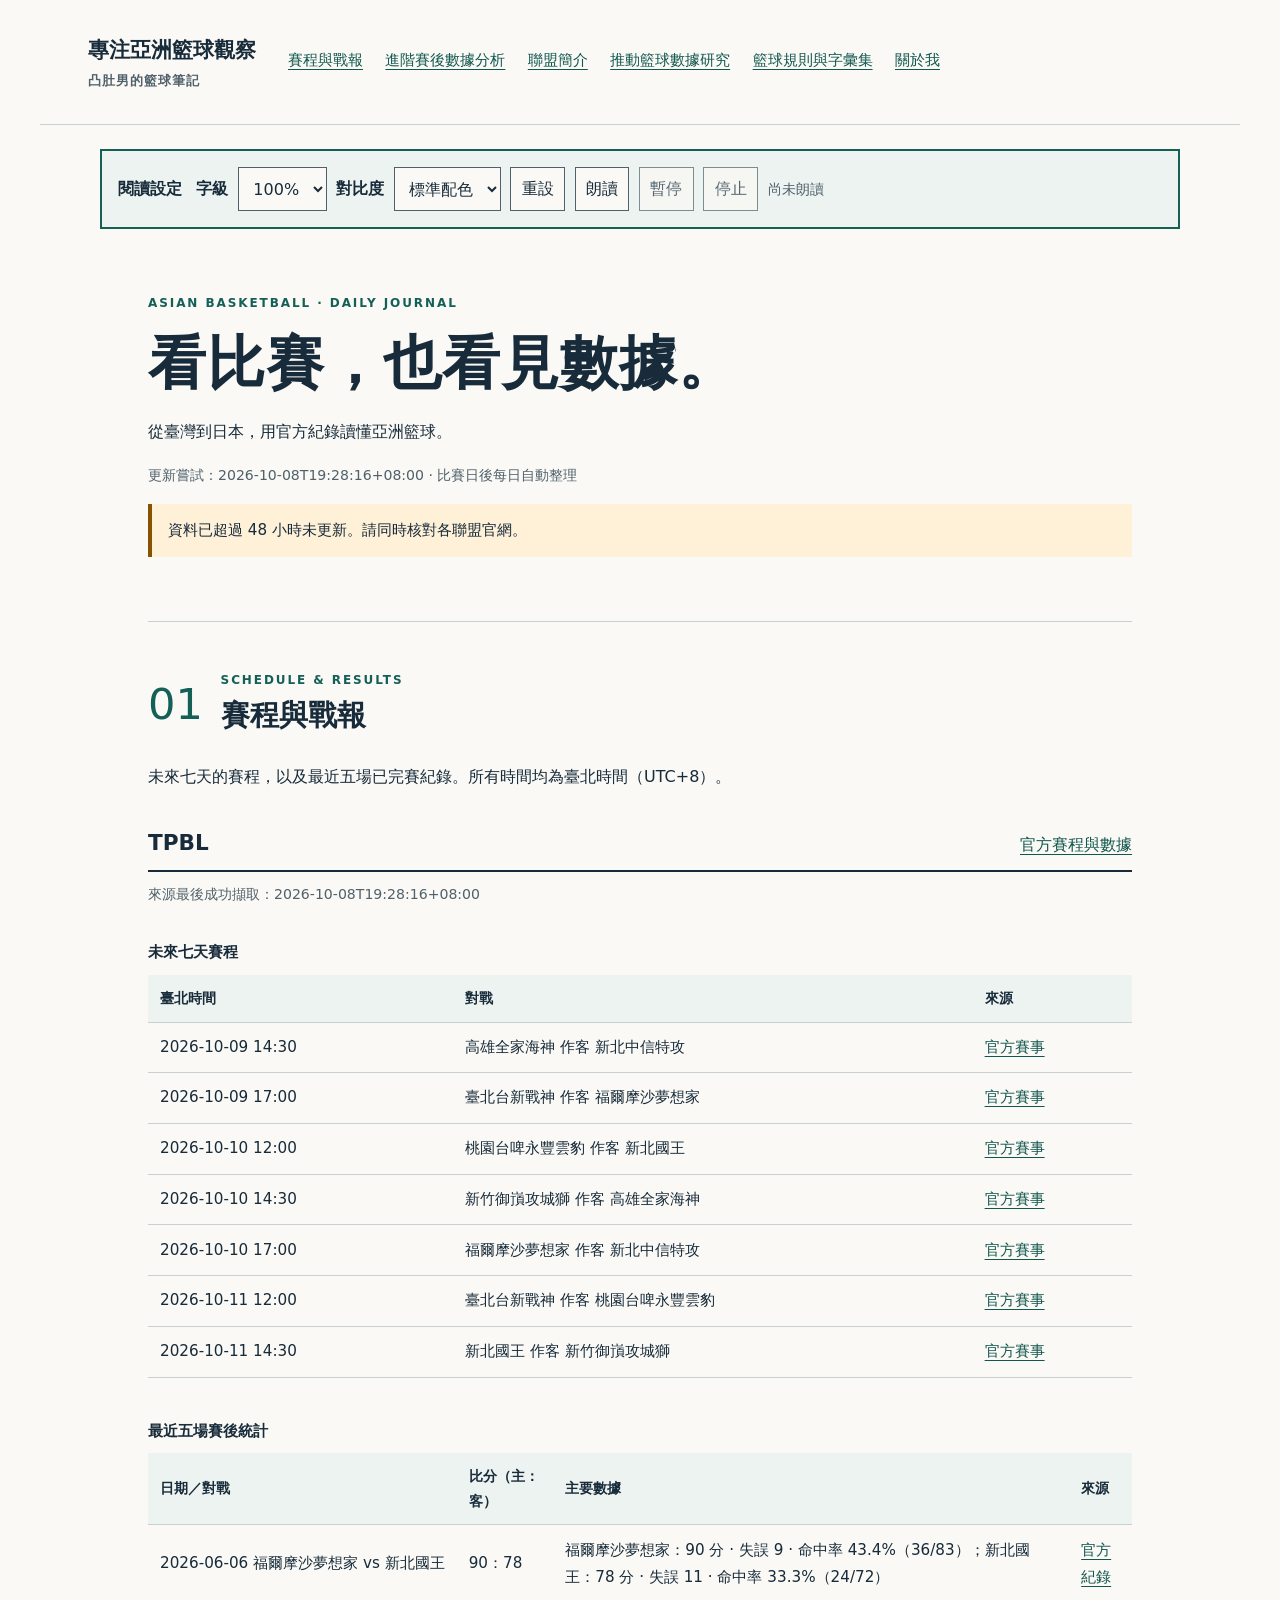
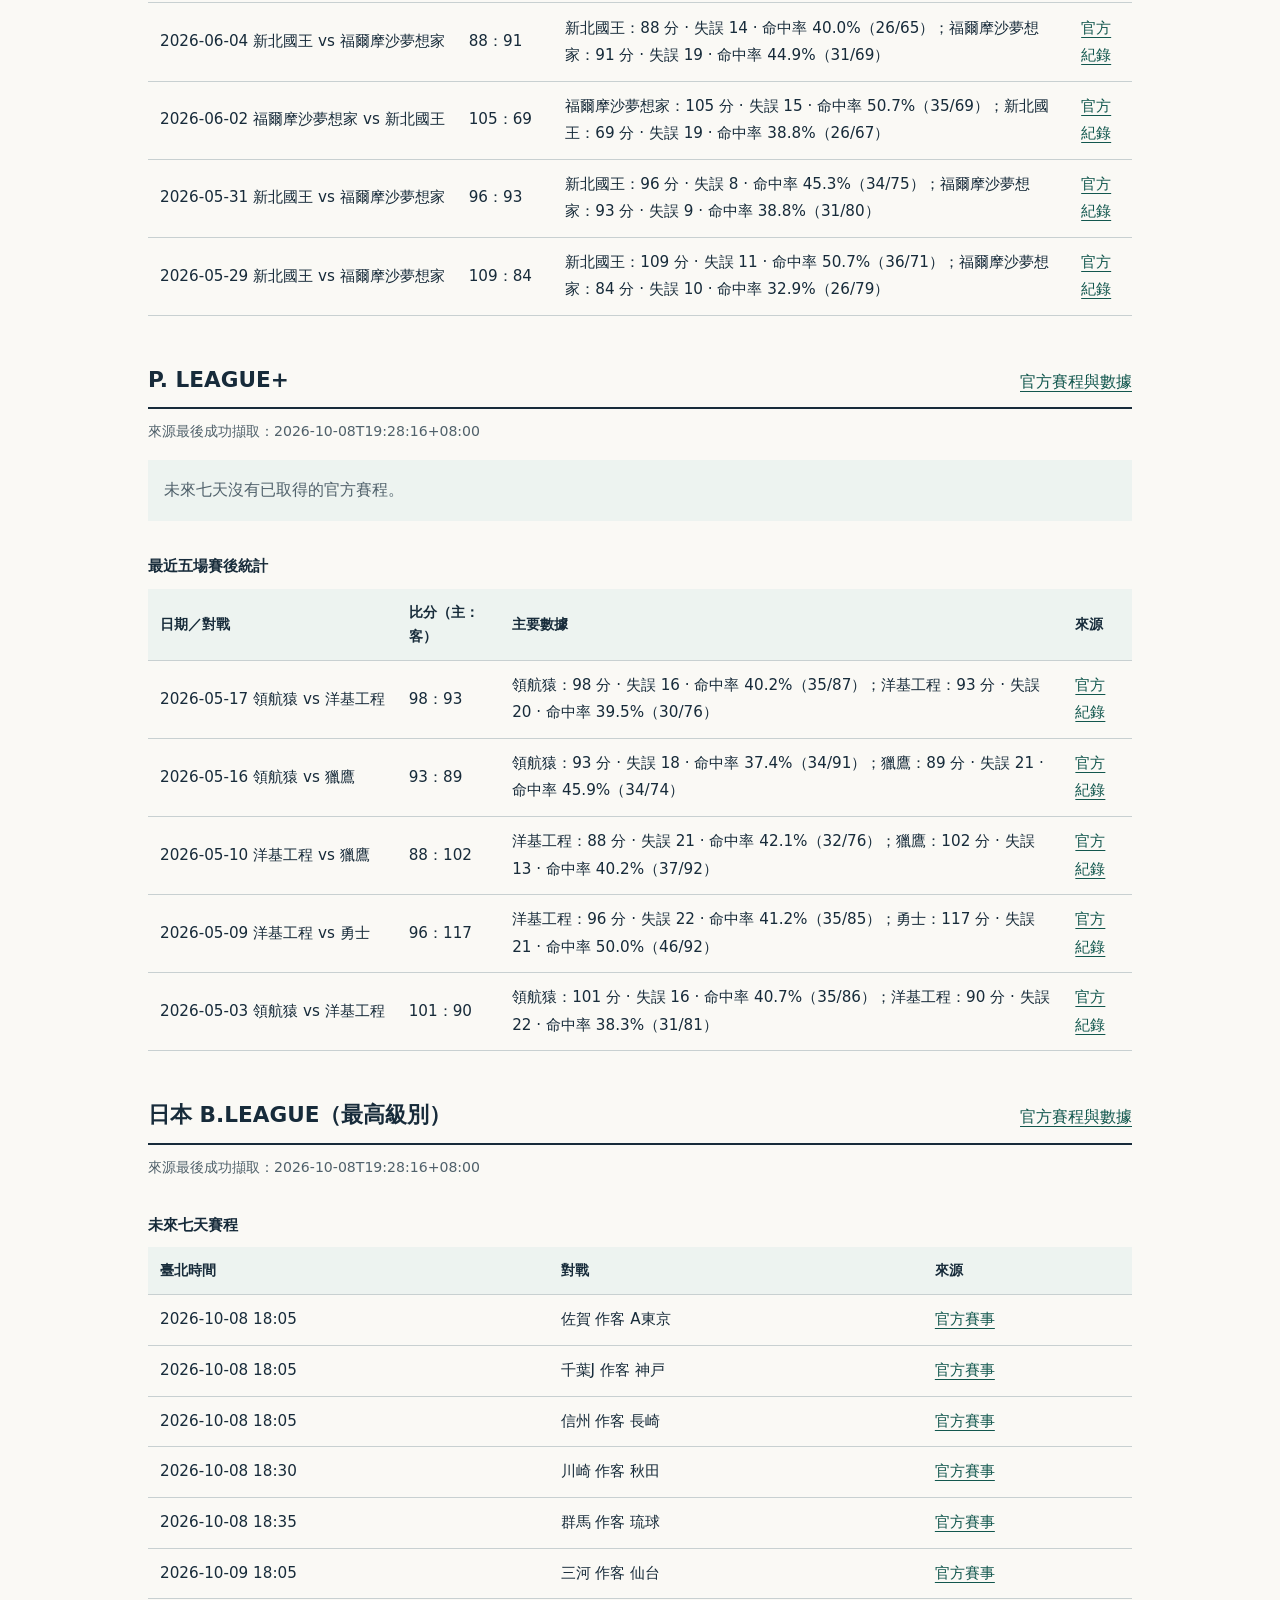
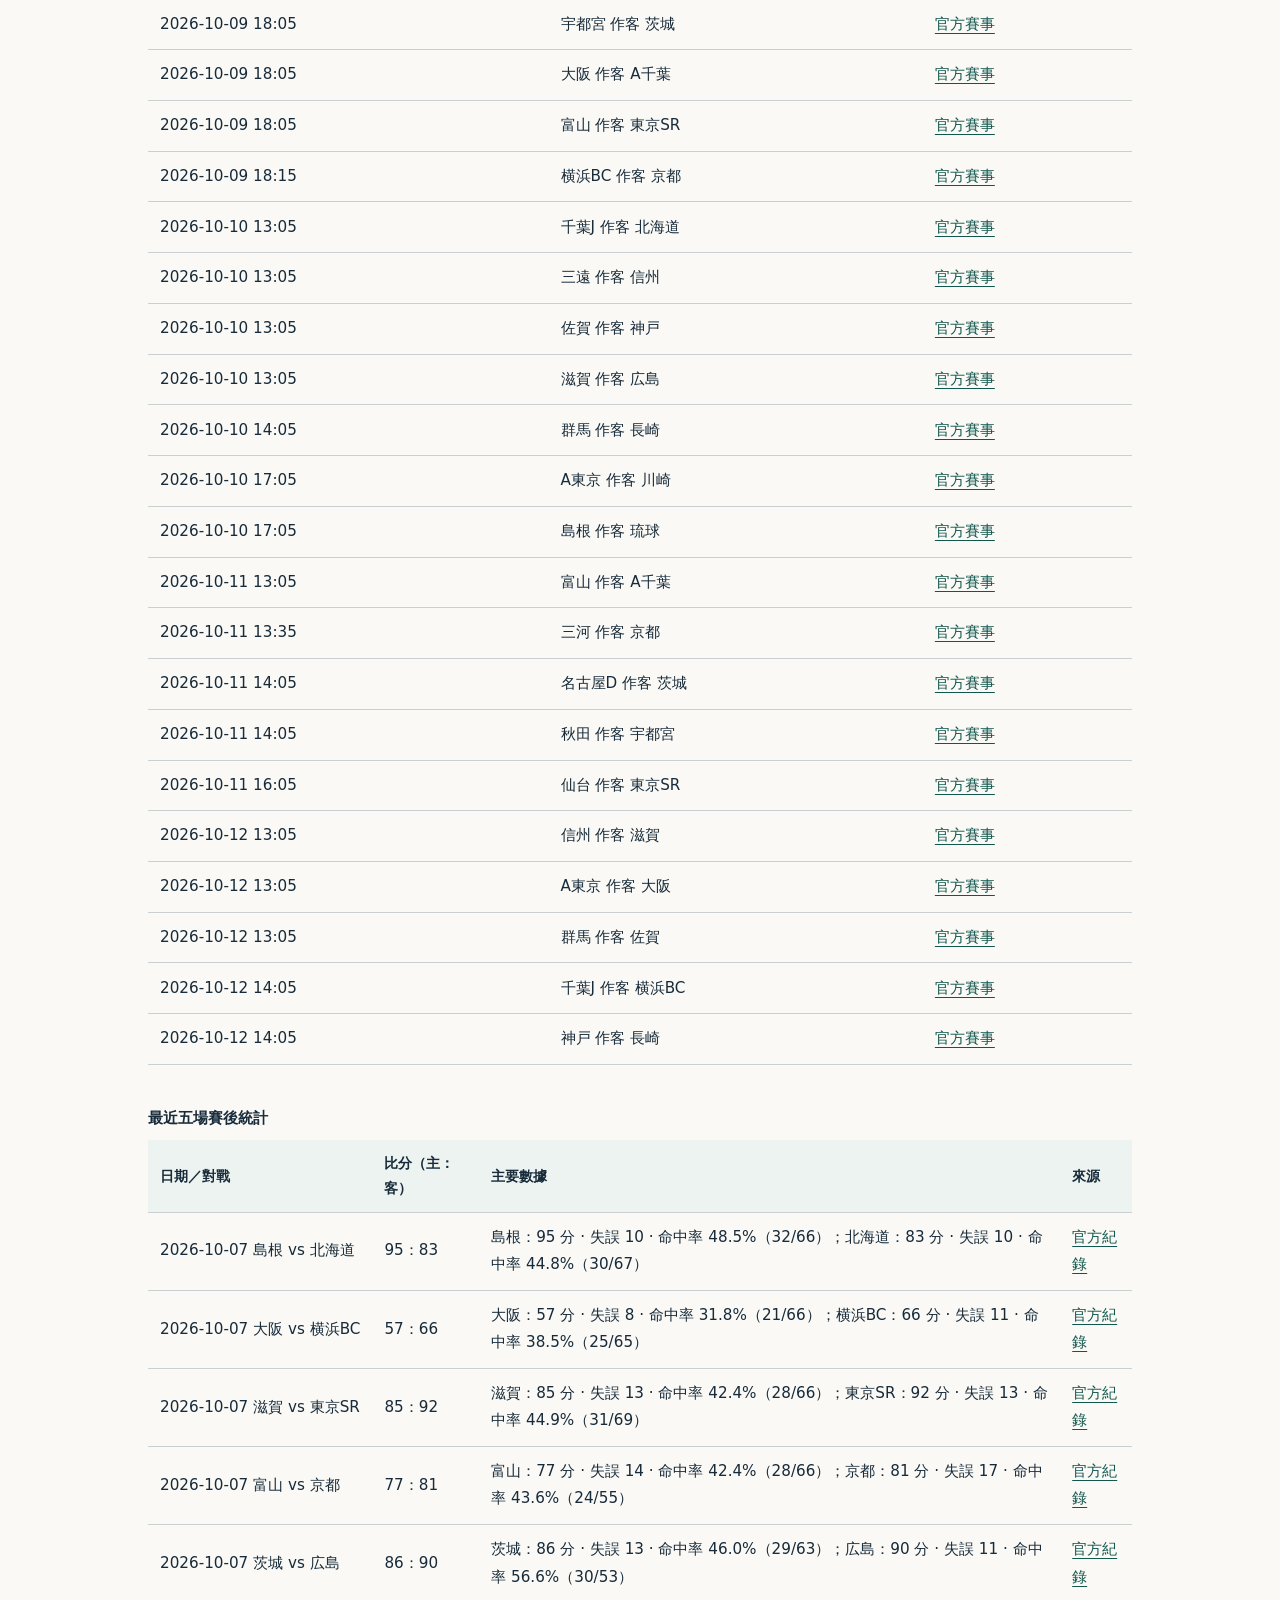
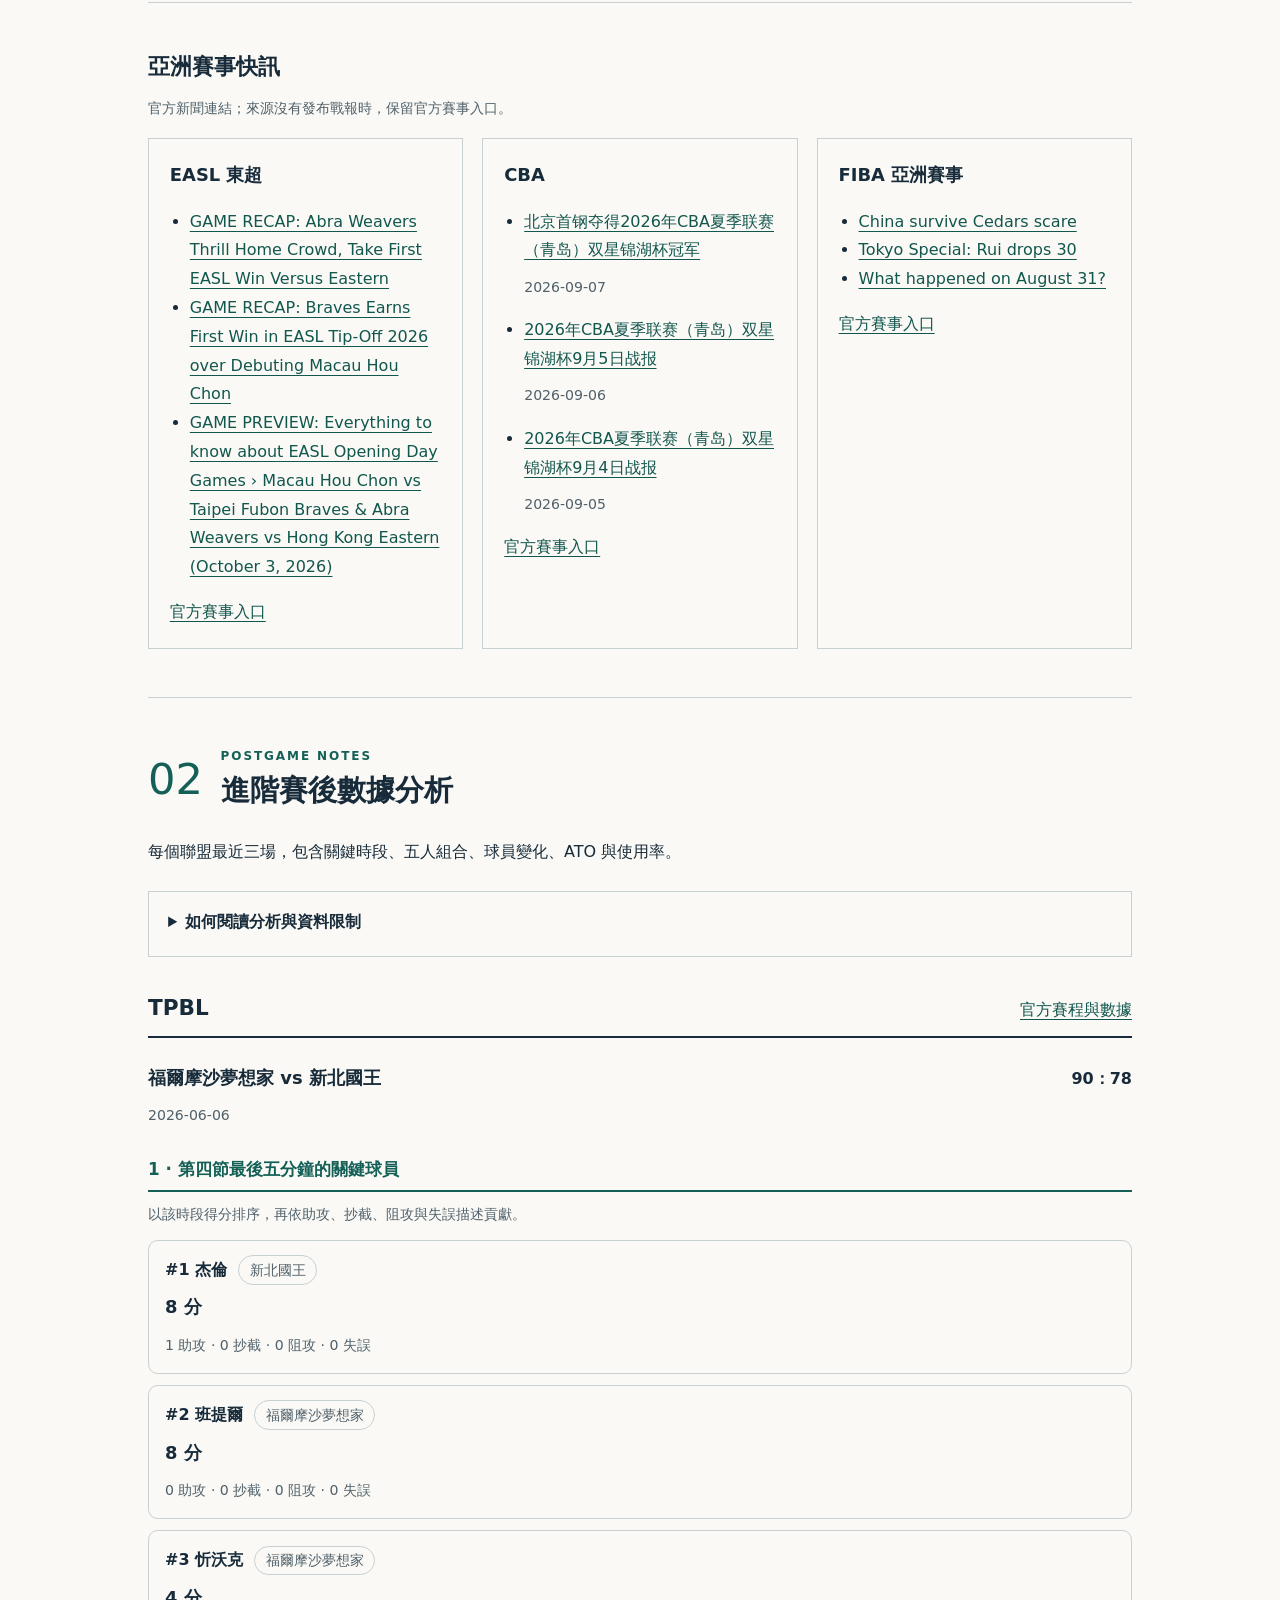
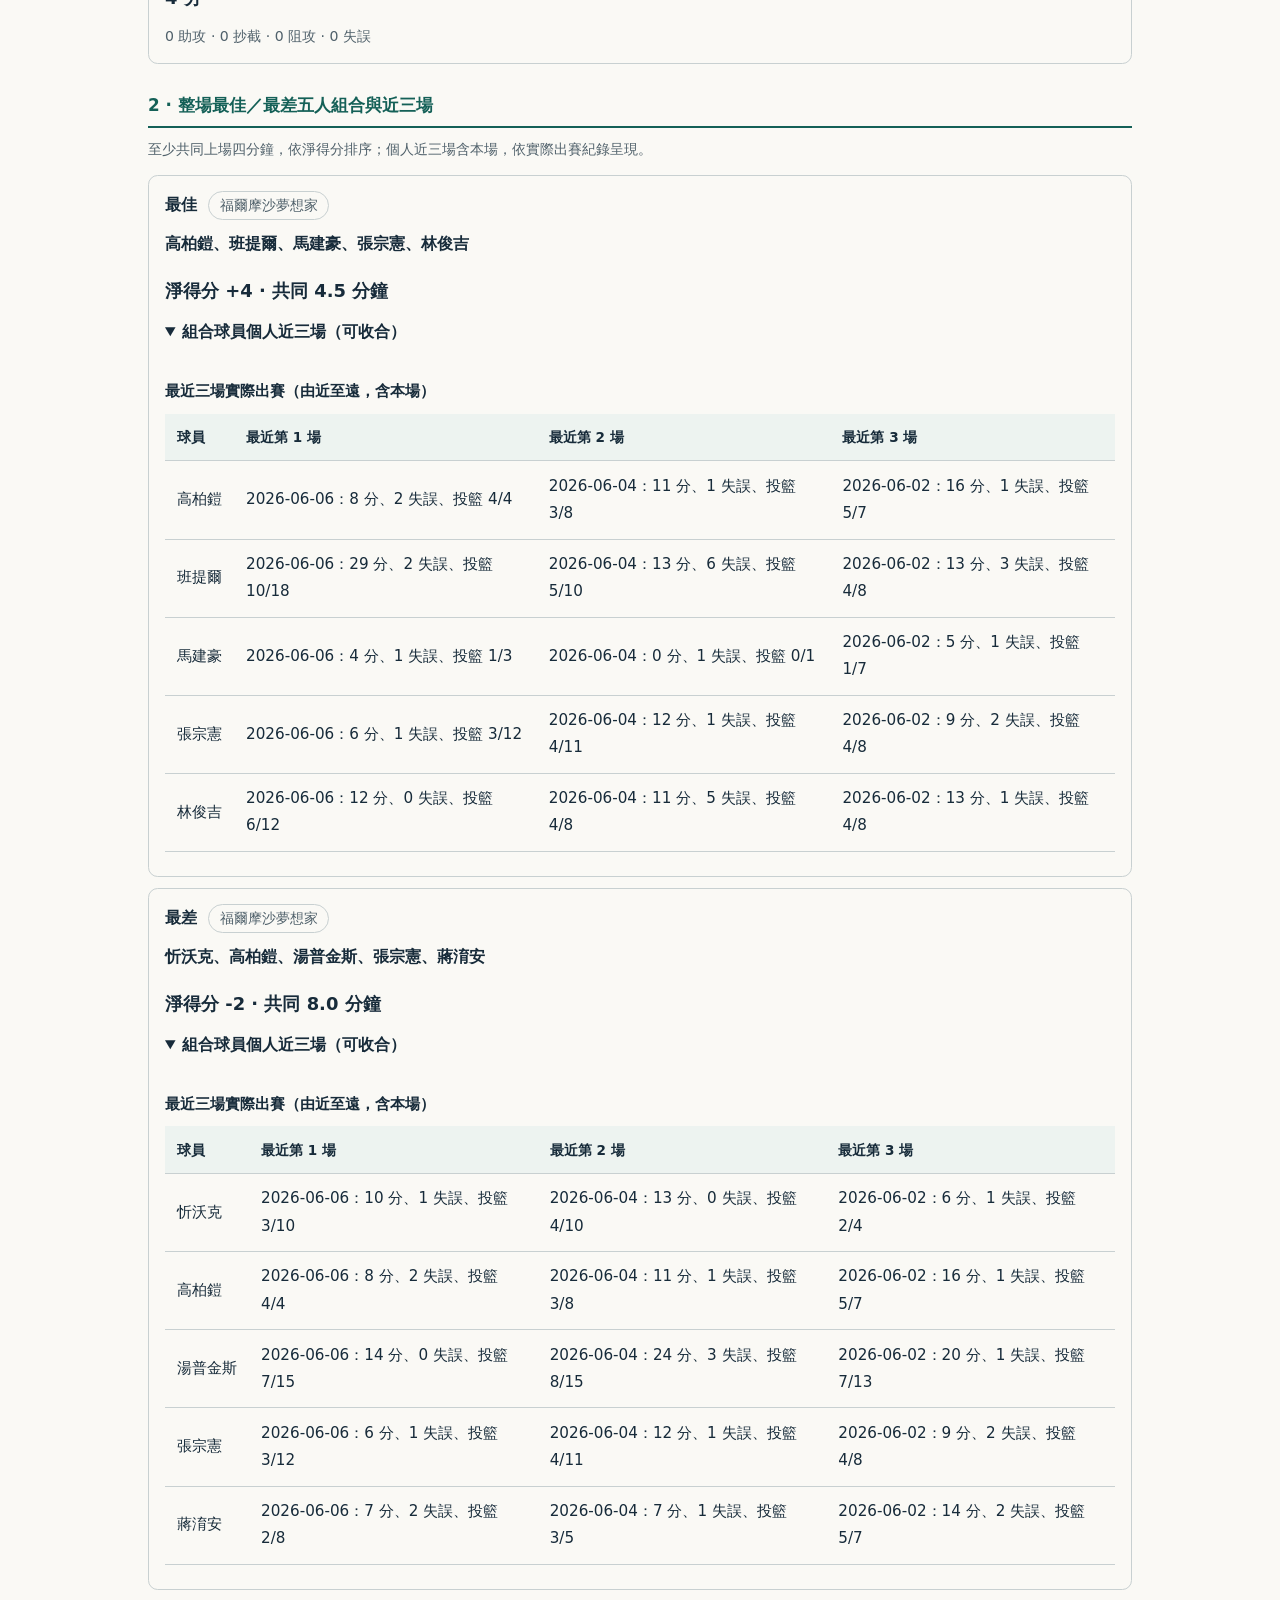
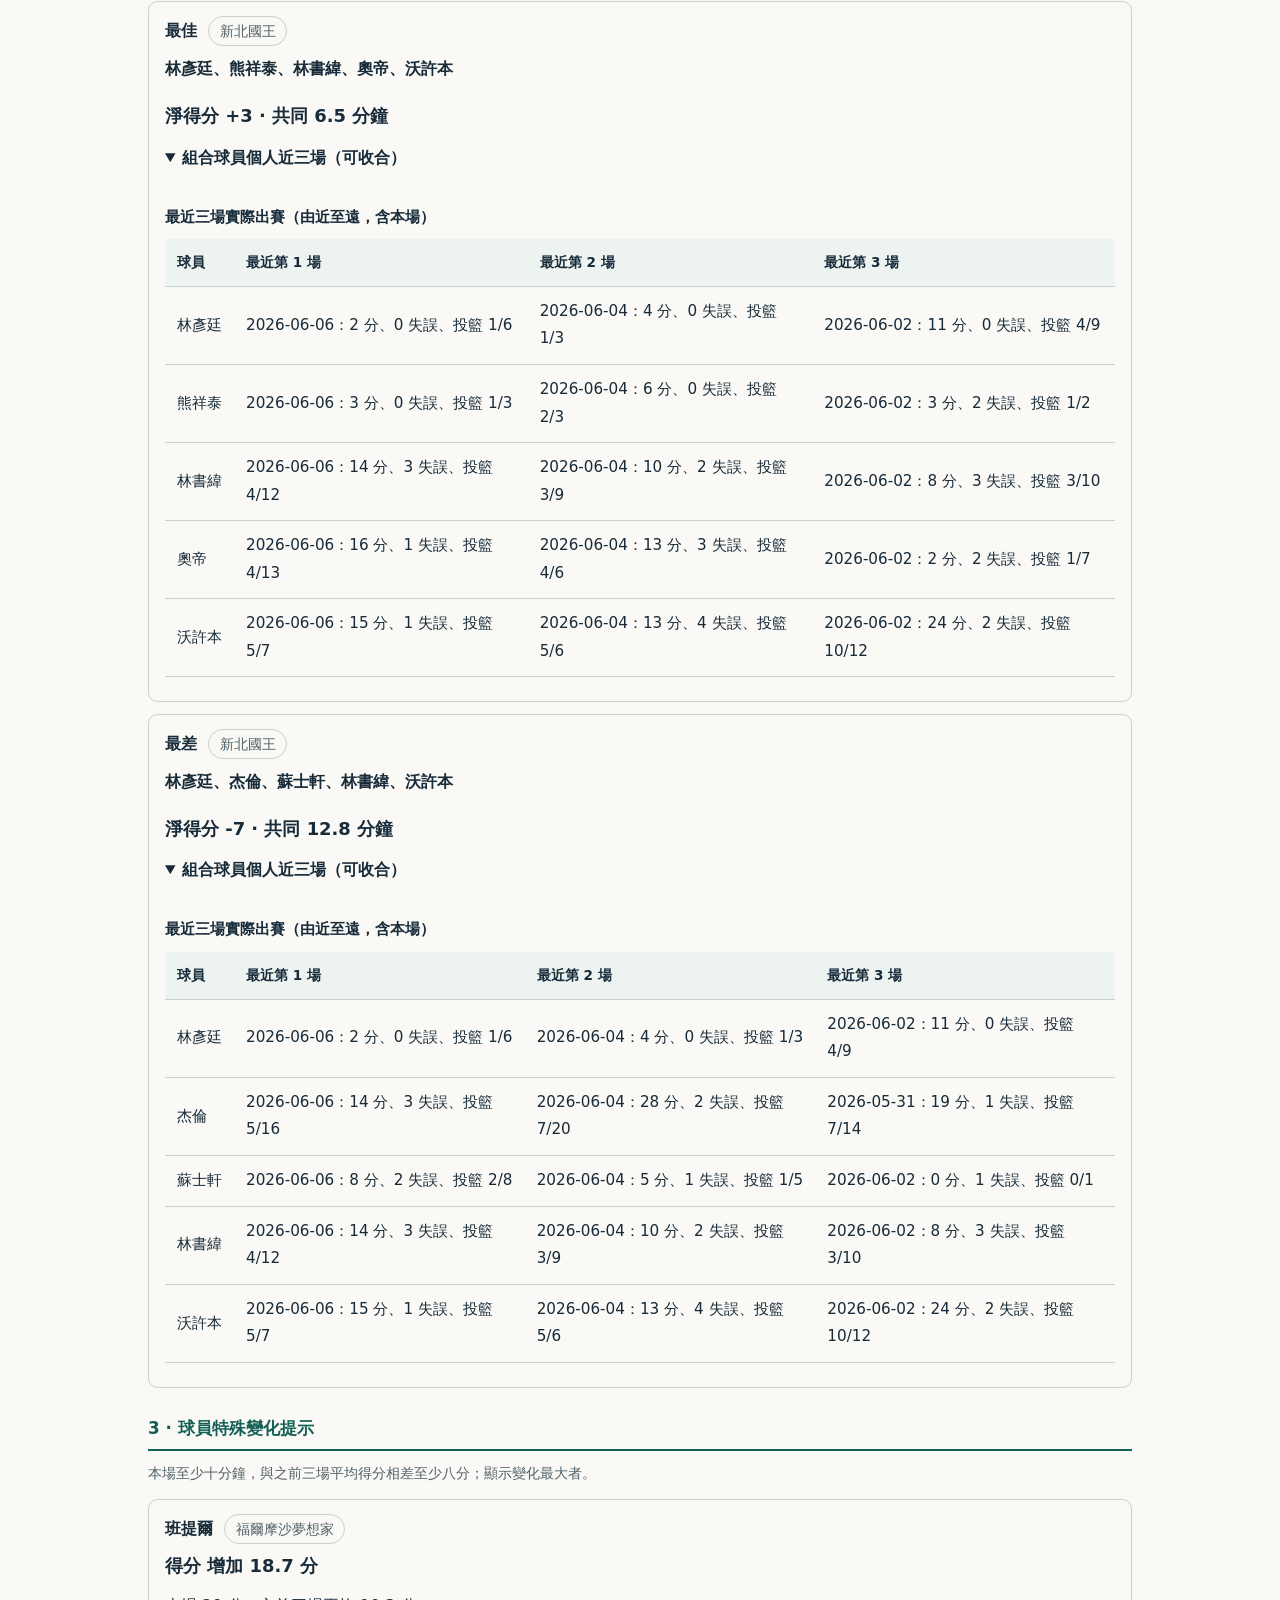
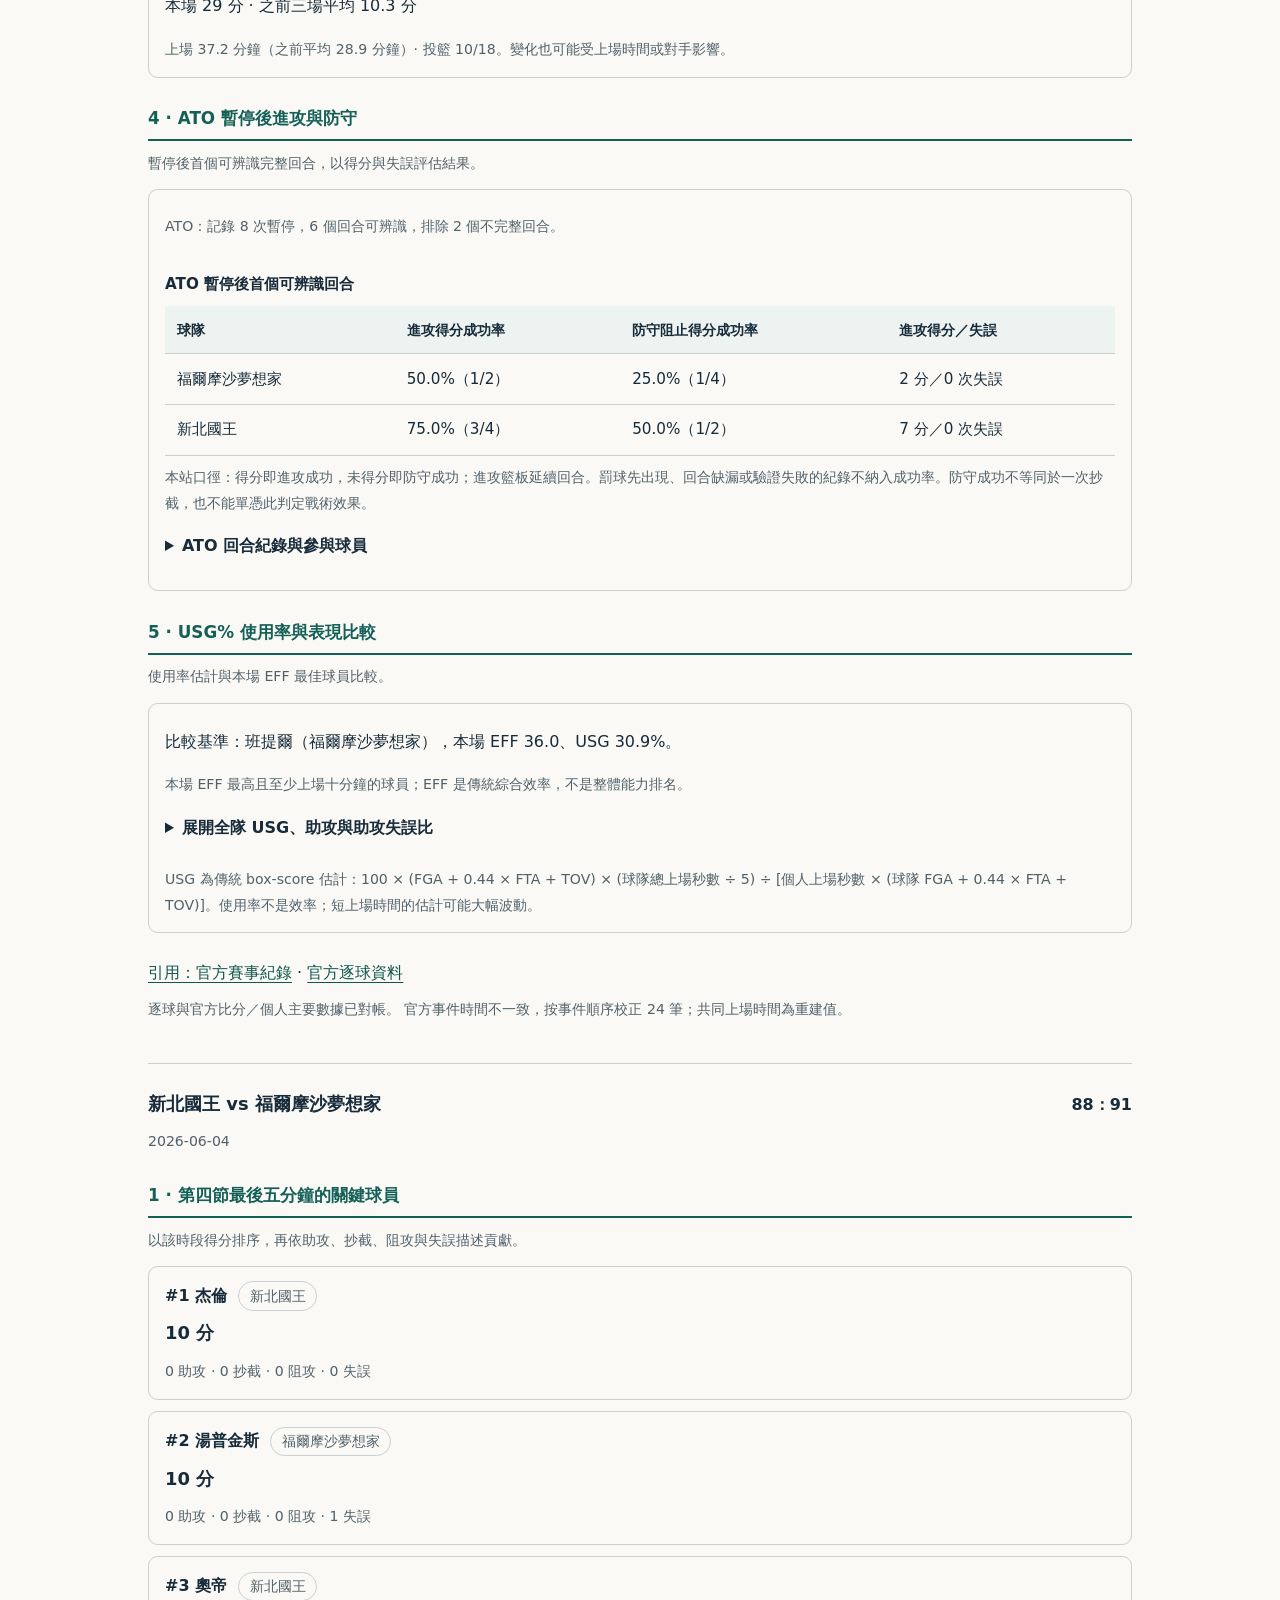
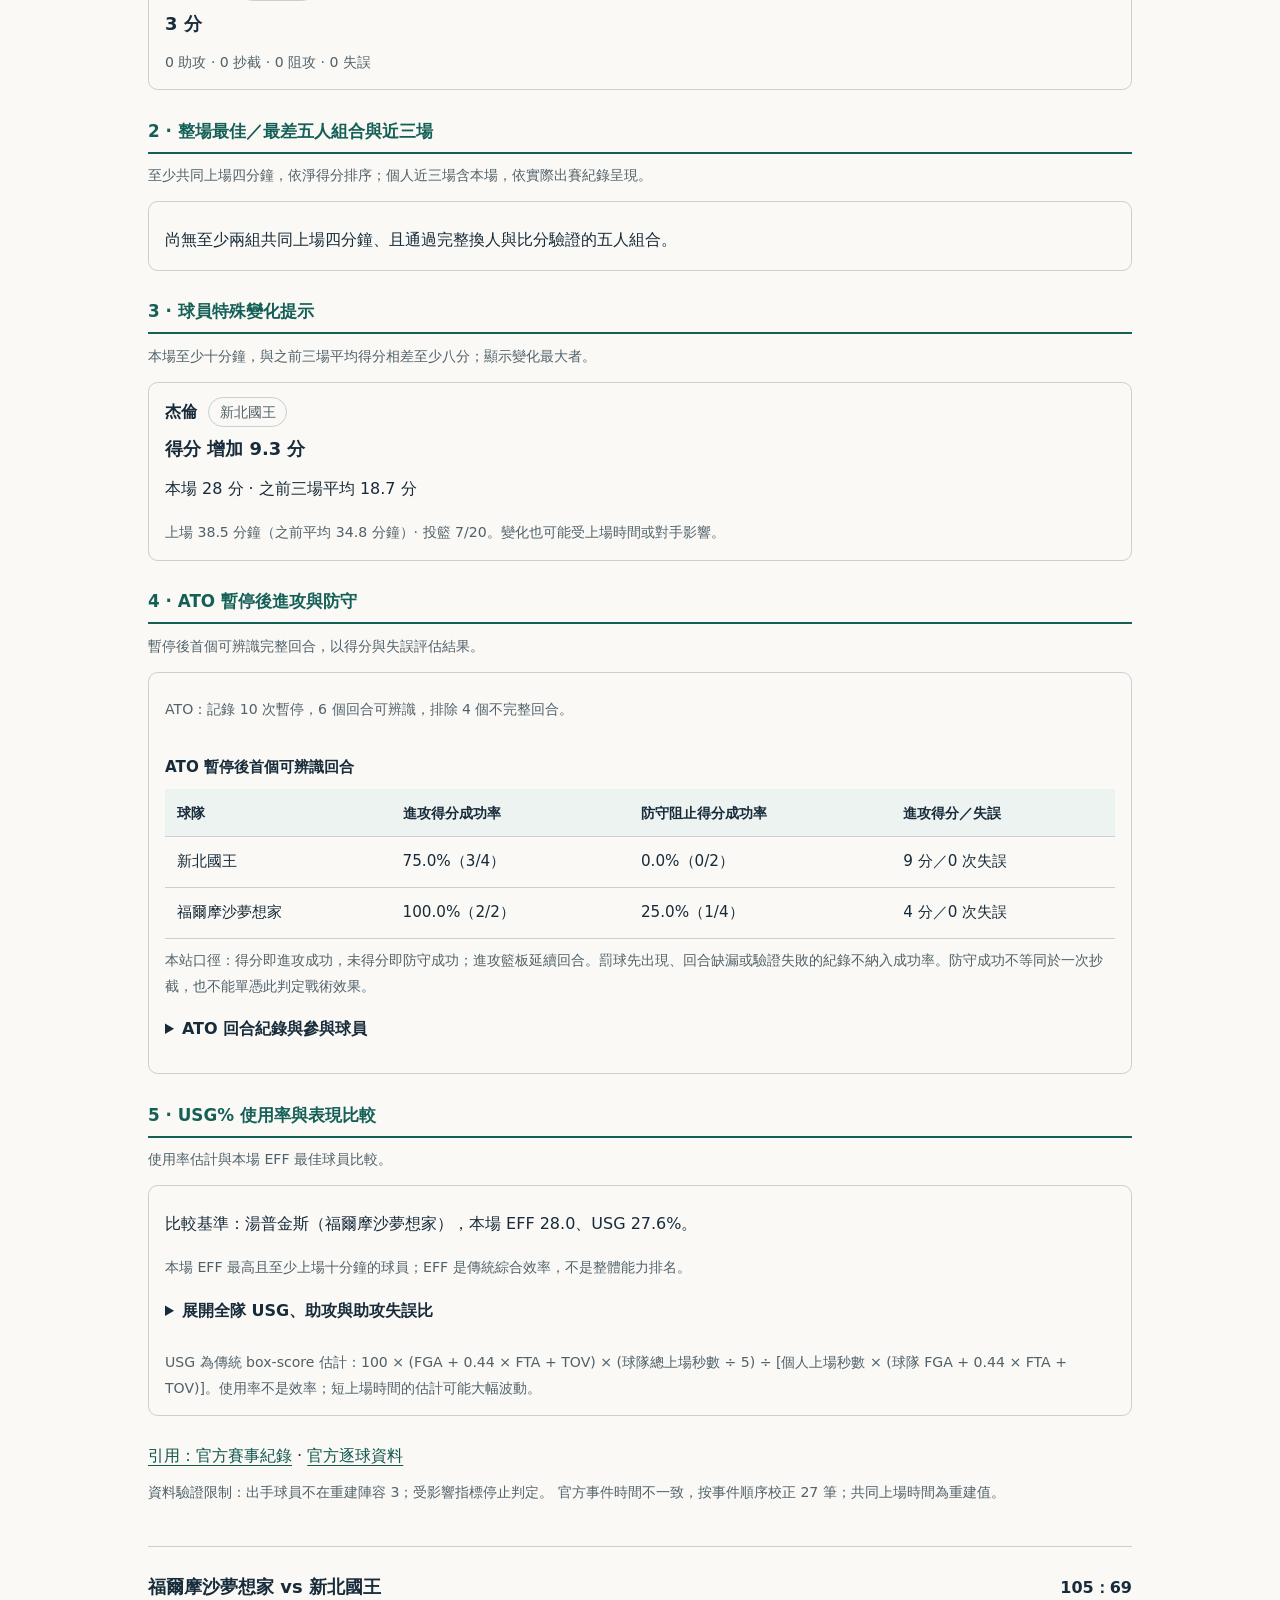
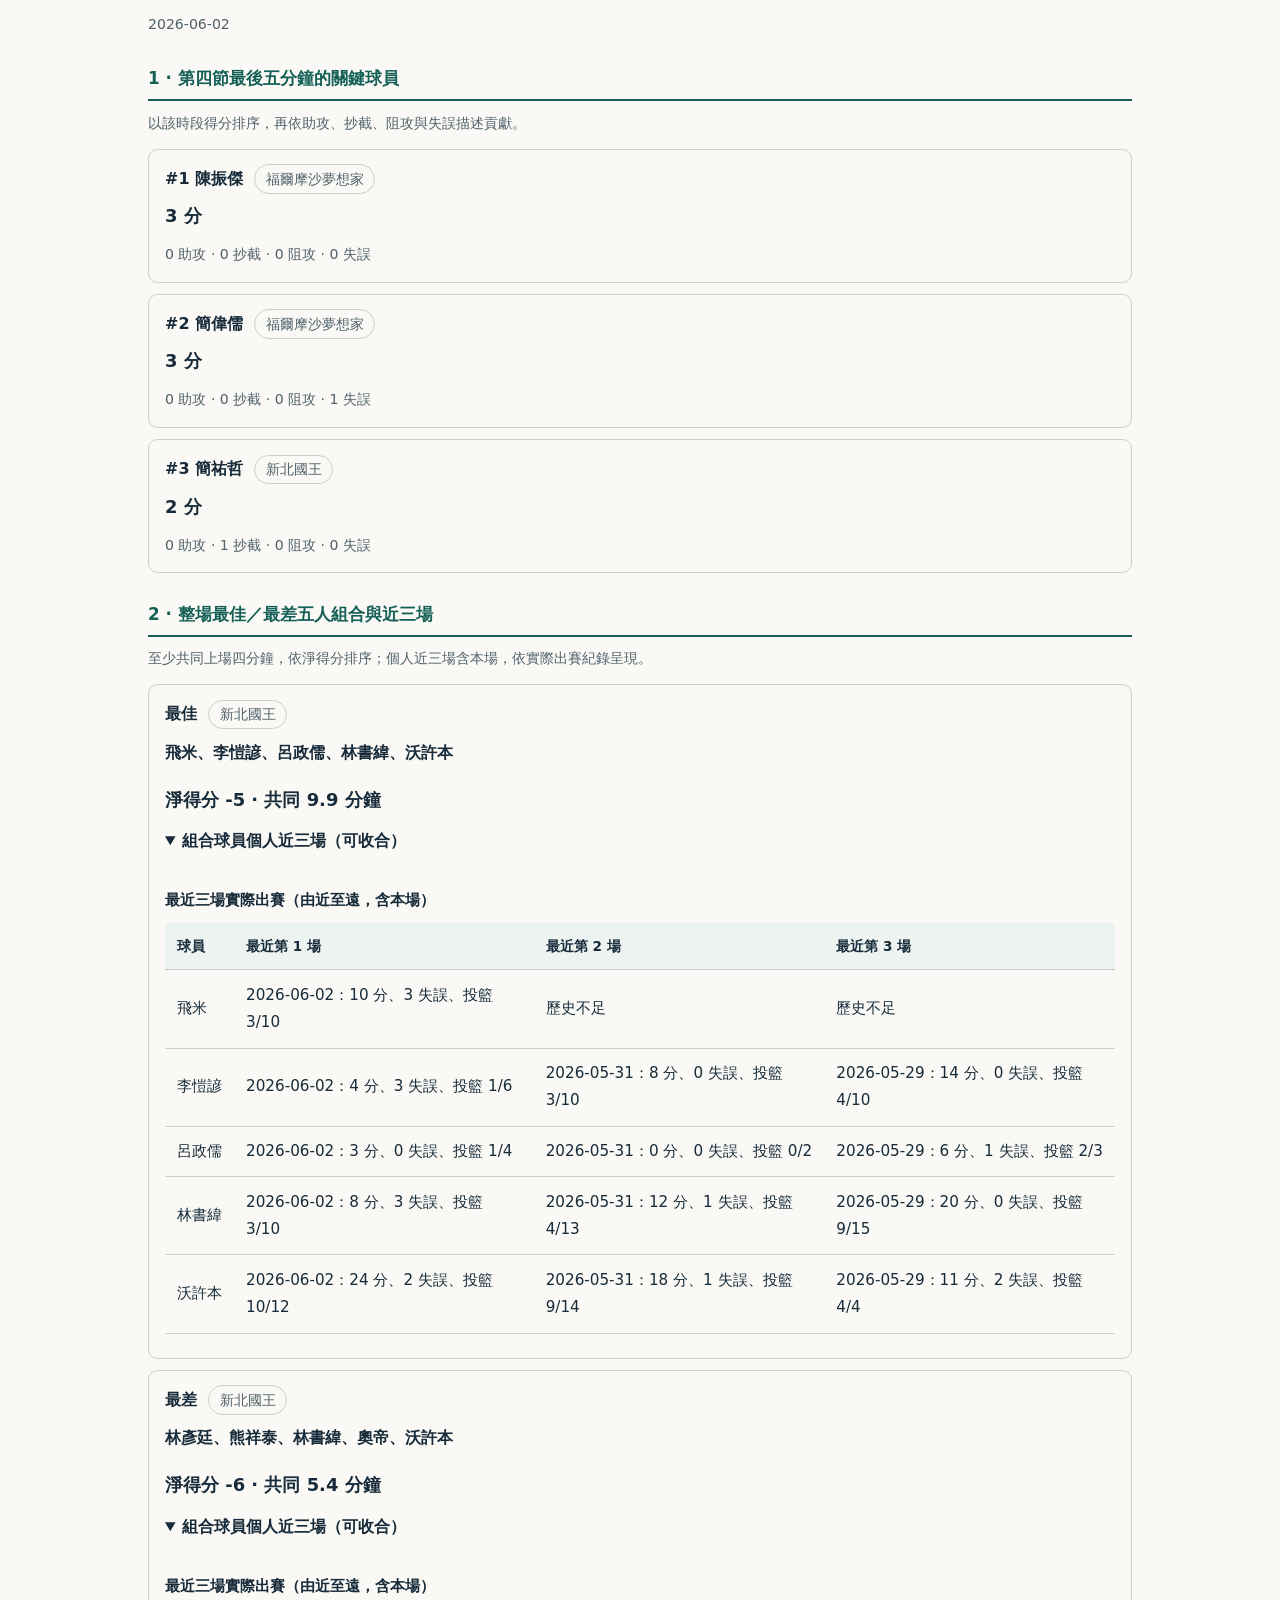
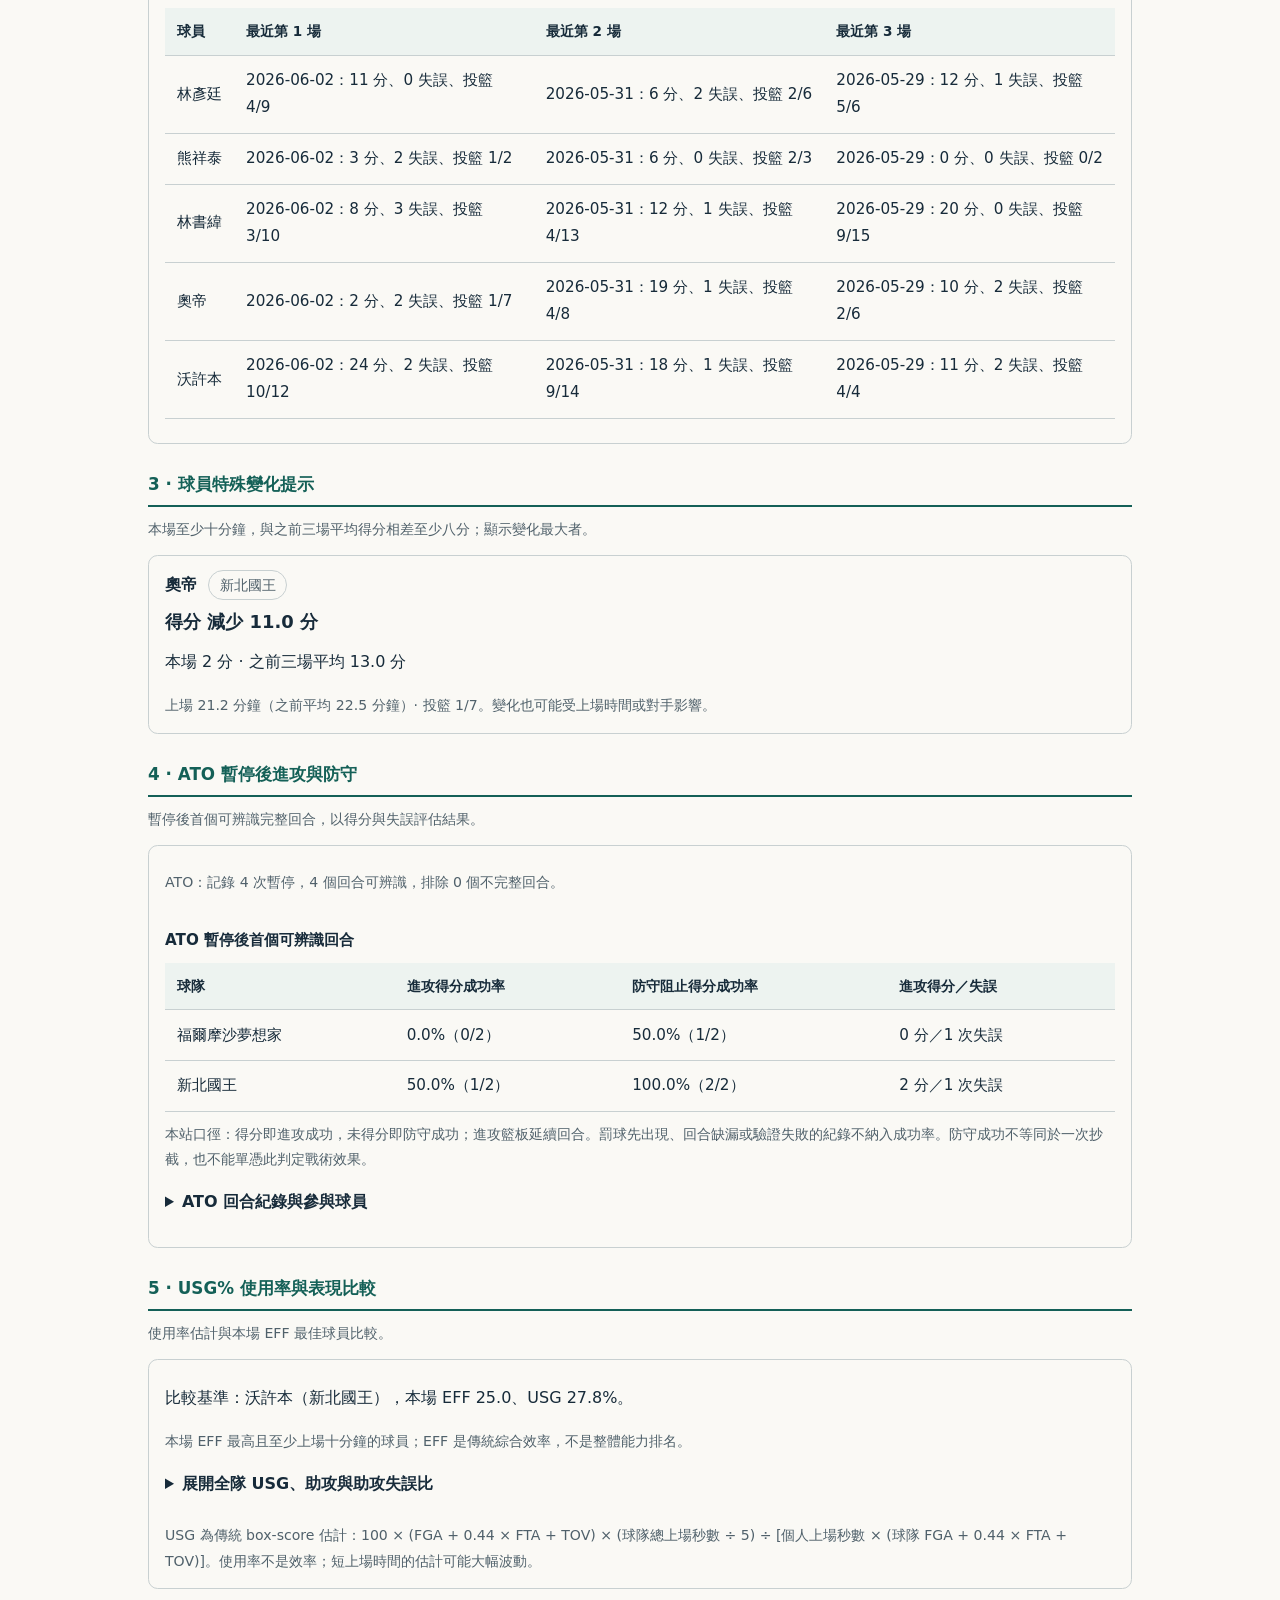
==== commit 1d559a21: "Add accessible basketball research article and title list [skip ci]" ====
--- a/index.html
+++ b/index.html
@@ -8,7 +8,7 @@
 <section id="games" aria-labelledby="games-title"><div class="section-heading"><span class="number" aria-hidden="true">01</span><div><p class="eyebrow">SCHEDULE & RESULTS</p><h2 id="games-title">賽程與戰報</h2></div></div><p>未來七天的賽程，以及最近五場已完賽紀錄。所有時間均為臺北時間（UTC+8）。</p><div id="game-content"><p>資料讀取中。</p></div><h3>亞洲賽事快訊</h3><p class="meta">官方新聞連結；來源沒有發布戰報時，保留官方賽事入口。</p><div id="news-content"></div></section>
 <section id="analysis" aria-labelledby="analysis-title"><div class="section-heading"><span class="number" aria-hidden="true">02</span><div><p class="eyebrow">POSTGAME NOTES</p><h2 id="analysis-title">進階賽後數據分析</h2></div></div><p>每個聯盟最近三場，包含關鍵時段、五人組合、球員變化、ATO 與使用率。</p><details class="method"><summary>如何閱讀分析與資料限制</summary><p>第四節最後五分鐘，以得分優先，再以助攻、抄截、阻攻與失誤描述貢獻。這是數據觀察，不能單憑它斷定戰術理解或防守責任。</p><p>五人組合以至少共同上場四分鐘的組合，按淨得分排序；並列時以共同時間較長者優先。短時間、小樣本與對手強度都會影響結果。「最佳／最差」只代表這個統計口徑。</p><p>個人變化比較本場與之前三場實際出賽平均；歷史不足時不做變化判斷。命中率同時列出出手數。資料未完整、比分對帳失敗或換人紀錄不足時，不產生可能誤導的組合結論。</p></details><div id="analysis-content"></div></section>
 <section id="leagues" aria-labelledby="leagues-title"><div class="section-heading"><span class="number" aria-hidden="true">03</span><div><p class="eyebrow">LEAGUE GUIDE</p><h2 id="leagues-title">亞洲聯盟簡介</h2></div></div><div id="league-content"></div></section>
-<section id="insight" aria-labelledby="insight-title"><div class="section-heading"><span class="number" aria-hidden="true">04</span><div><p class="eyebrow">A PERSONAL PERSPECTIVE</p><h2 id="insight-title">推動籃球數據研究</h2></div></div><div class="empty"><p>用數據推動籃球運動研究與發展。</p><p class="meta">研究文章尚未發布。</p></div></section>
+<section id="insight" aria-labelledby="insight-title"><div class="section-heading"><span class="number" aria-hidden="true">04</span><div><p class="eyebrow">A PERSONAL PERSPECTIVE</p><h2 id="insight-title">推動籃球數據研究</h2></div></div><ul class="article-list"><li><a href="basketball-analytics-handbook.html">籃球空間表現分析與演算模型：進階術語與數學定義手冊</a></li></ul></section>
 <section id="rules" aria-labelledby="rules-title"><div class="section-heading"><span class="number" aria-hidden="true">05</span><div><p class="eyebrow">RULES & GLOSSARY</p><h2 id="rules-title">籃球規則與字彙集</h2></div></div><h3>規則文件下載</h3><ul class="download-list"><li><a href="downloads/fiba-2024-official-interpretations-ctba.pdf" download="2024年國際籃球規則官方解釋.pdf">2024 年國際籃球規則官方解釋（PDF，6.21 MiB）</a><p class="meta">使用者提供的中華民國籃球協會版本，檔案日期 2024-10-01。原檔含重點標示，點擊可下載。此為 2024 年版本。</p></li></ul><h3>數據字彙</h3><dl class="glossary"><dt>ATO · After Time Out</dt><dd>暫停後的進攻。本站只評估逐球可辨識的首個完整回合，列出得分、失誤與可識別的終結者；不把暫停後所有進攻都歸入 ATO。</dd><dt>USG% · Usage Percentage</dt><dd>使用率：依出手、罰球、失誤與上場時間估算球員終結進攻的份額。使用率高不代表效率高。</dd><dt>AST/TO · 助攻失誤比</dt><dd>助攻除以失誤。零失誤時不以無限大參與排名，而顯示實際助攻與失誤數。</dd><dt>Potential Assists · 潛在助攻</dt><dd>給隊友後形成出手的傳球，包含未命中；需有傳球與出手連結紀錄。</dd><dt>Passes Made / Received · 傳出／接球次數</dt><dd>進攻端傳球參與度；一般逐球紀錄沒有完整傳球追蹤，無法以助攻反推。</dd><dt>Secondary Assists · 次級助攻</dt><dd>促成助攻的前一個傳球；需要連續傳球鏈紀錄。</dd><dt>VORP · Value Over Replacement Player</dt><dd>結合 BPM 與參與球權量的替換球員價值。需有適用該聯盟的模型與替補基準；不是單場正負值。</dd></dl><p class="meta">指標參考：<a href="https://www.nba.com/stats/help/glossary">NBA 數據字典</a>、<a href="https://www.basketball-reference.com/about/glossary.html">Basketball-Reference 使用率說明</a>、<a href="https://www.basketball-reference.com/about/bpm2.html">BPM／VORP 方法</a>。NBA 追蹤指標定義作為研究參考，不代表亞洲聯盟有提供相同資料。</p></section>
 <section id="about" aria-labelledby="about-title"><p class="eyebrow">關於我</p><h2 id="about-title">你好，我是凸肚男。</h2><p>聯繫郵箱：<a href="mailto:tzesmann@gmail.com">tzesmann@gmail.com</a></p></section>
 </main><footer><p>凸肚男 · 專注亞洲籃球觀察</p><ul aria-label="預留社群媒體位置"><li>FB <span>尚未設定</span></li><li>YT <span>尚未設定</span></li><li>TK <span>尚未設定</span></li><li>微博 <span>尚未設定</span></li><li>抖音 <span>尚未設定</span></li></ul><p class="meta">獨立籃球觀察網站。數據來源與權利歸各聯盟及賽事主辦單位。本站提供引用連結與擷取時間。</p><p><a href="https://tpbl.basketball/">TPBL 官網</a> · <a href="https://pleagueofficial.com/">P+ 官網</a> · <a href="https://www.bleague.jp/">B.LEAGUE 官網</a></p></footer></body></html>
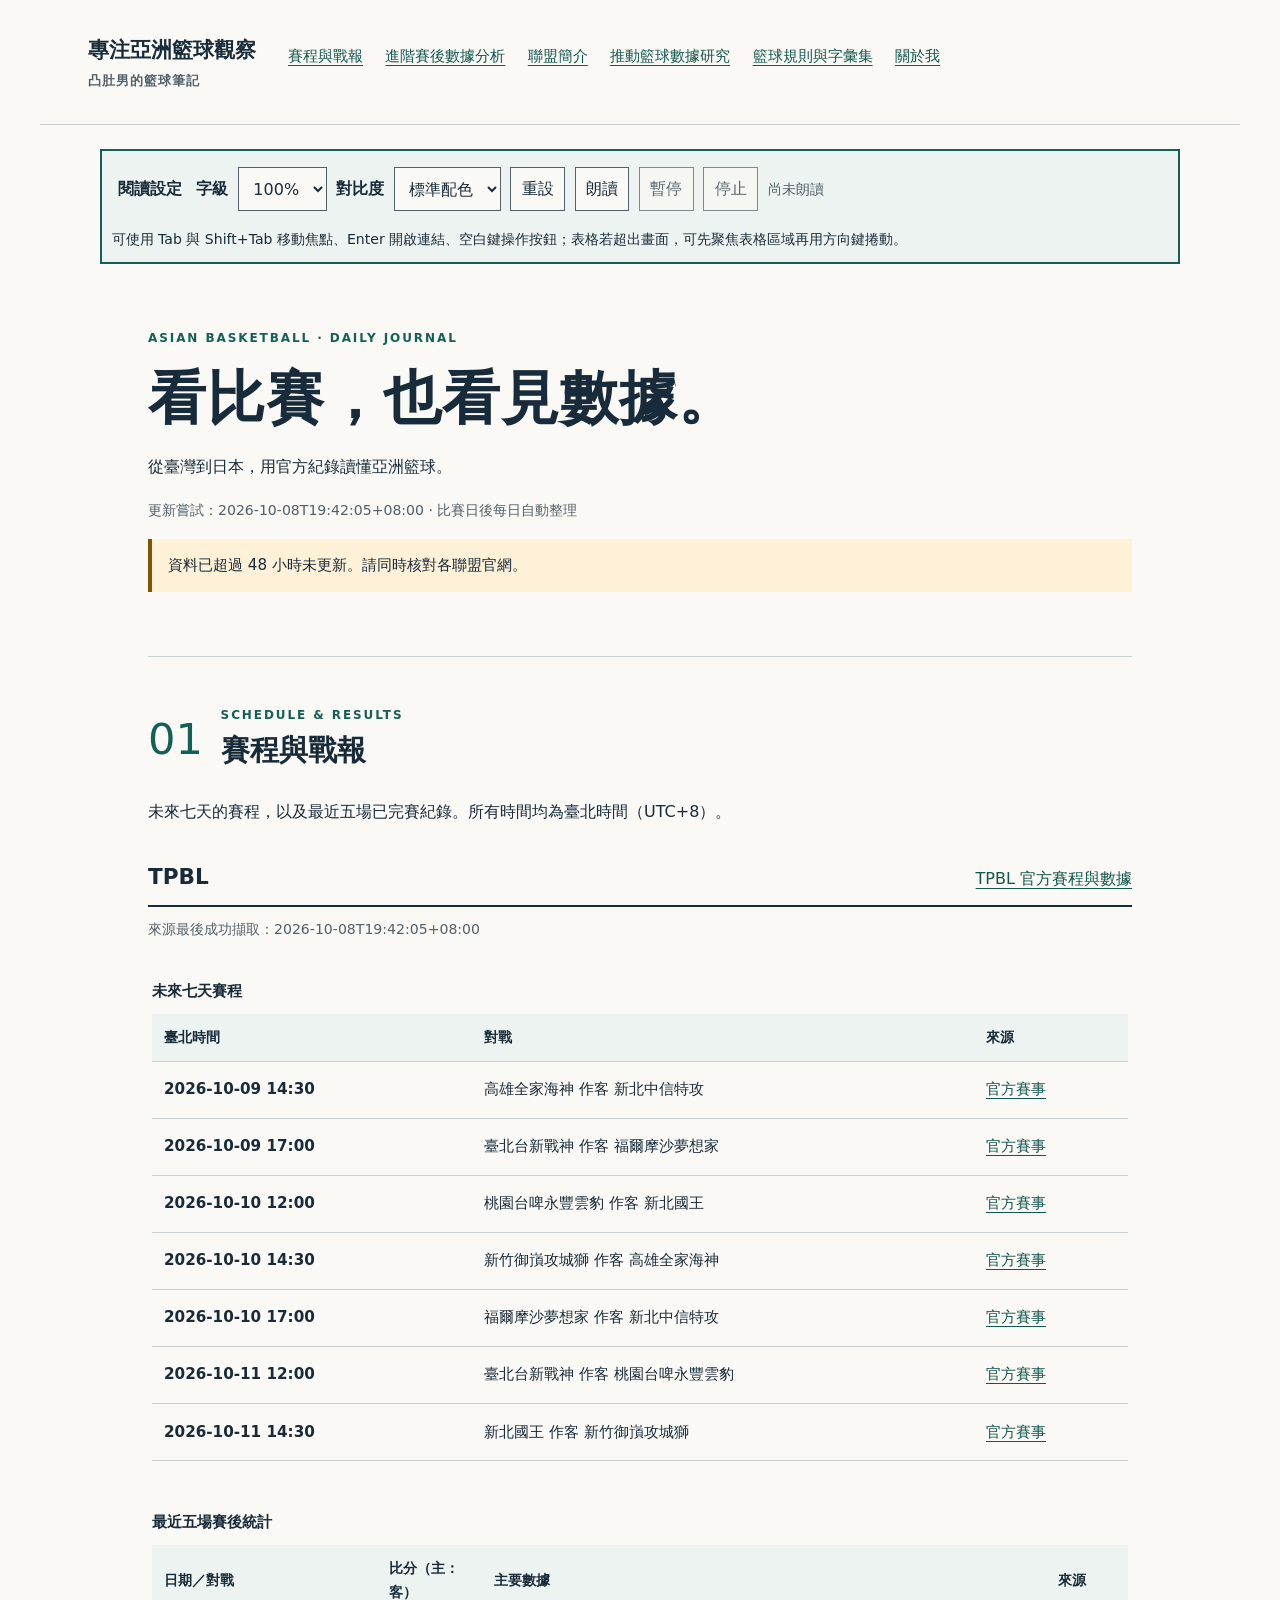
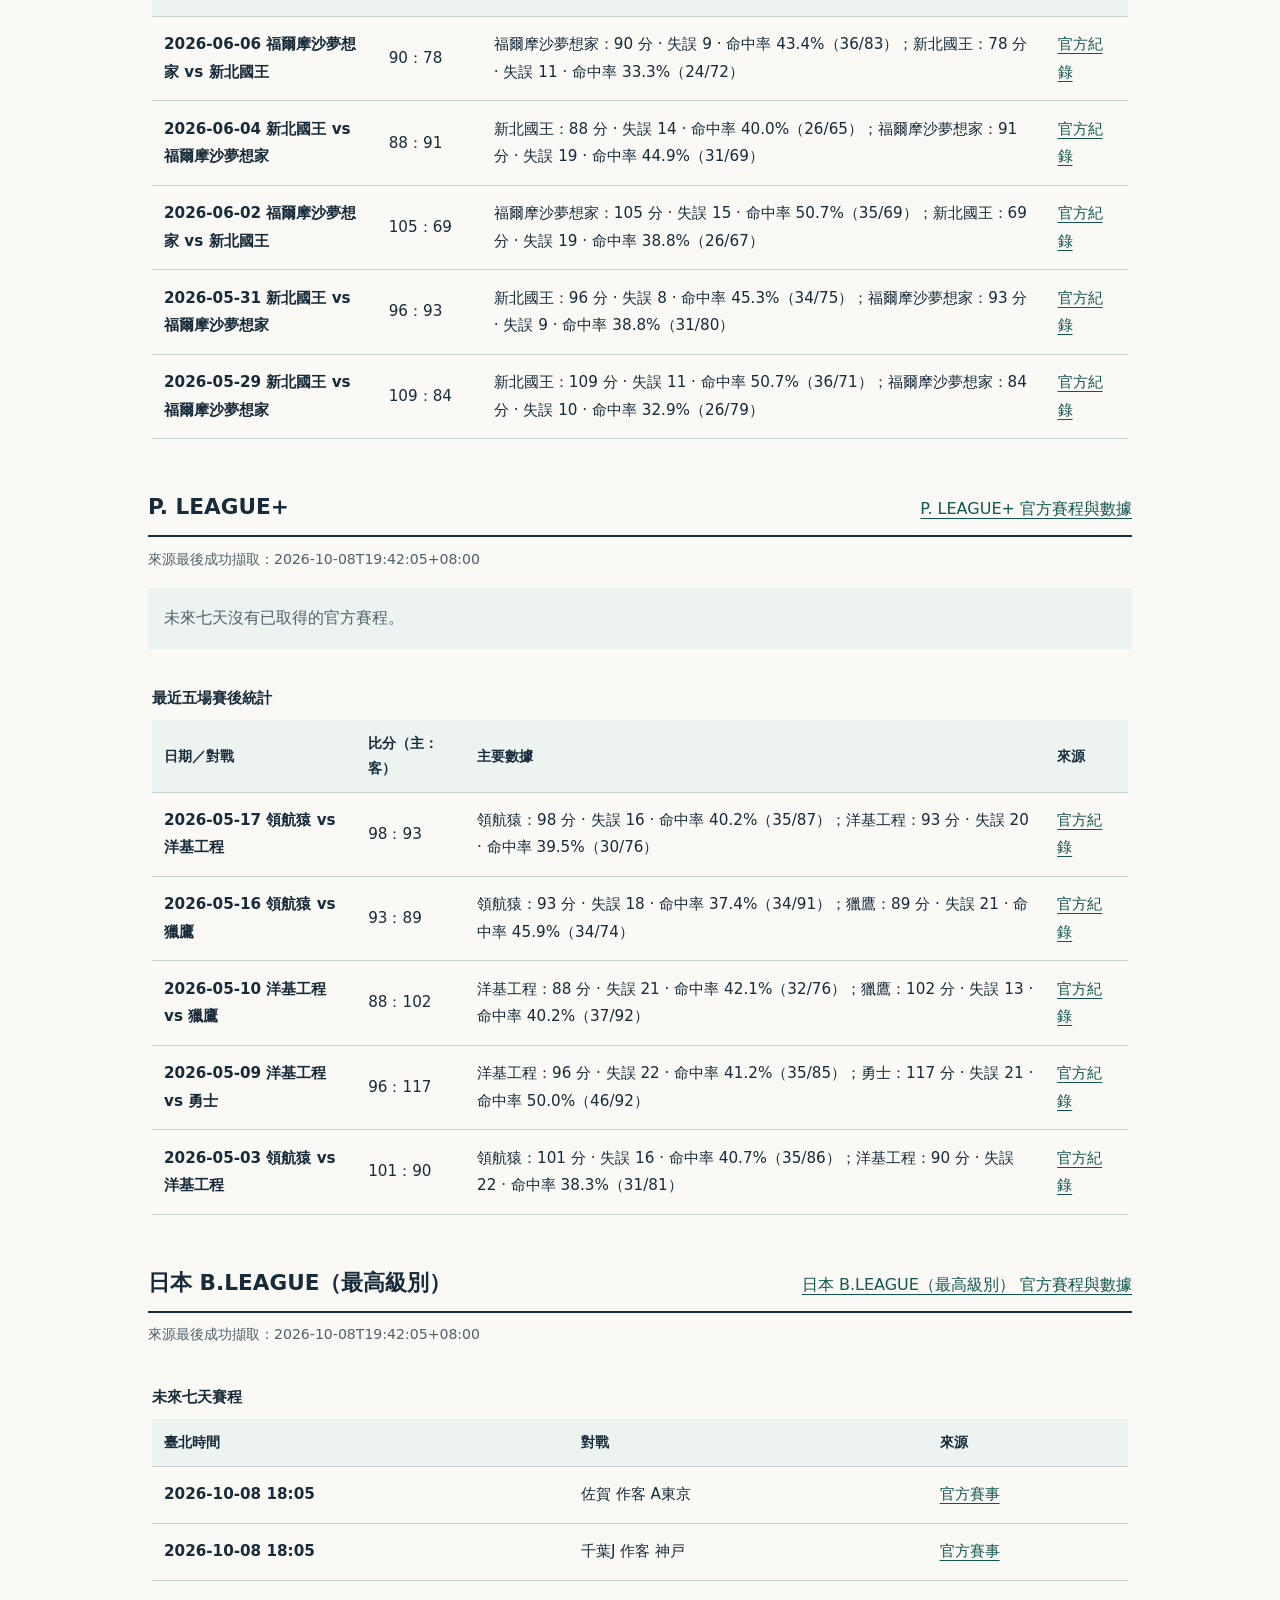
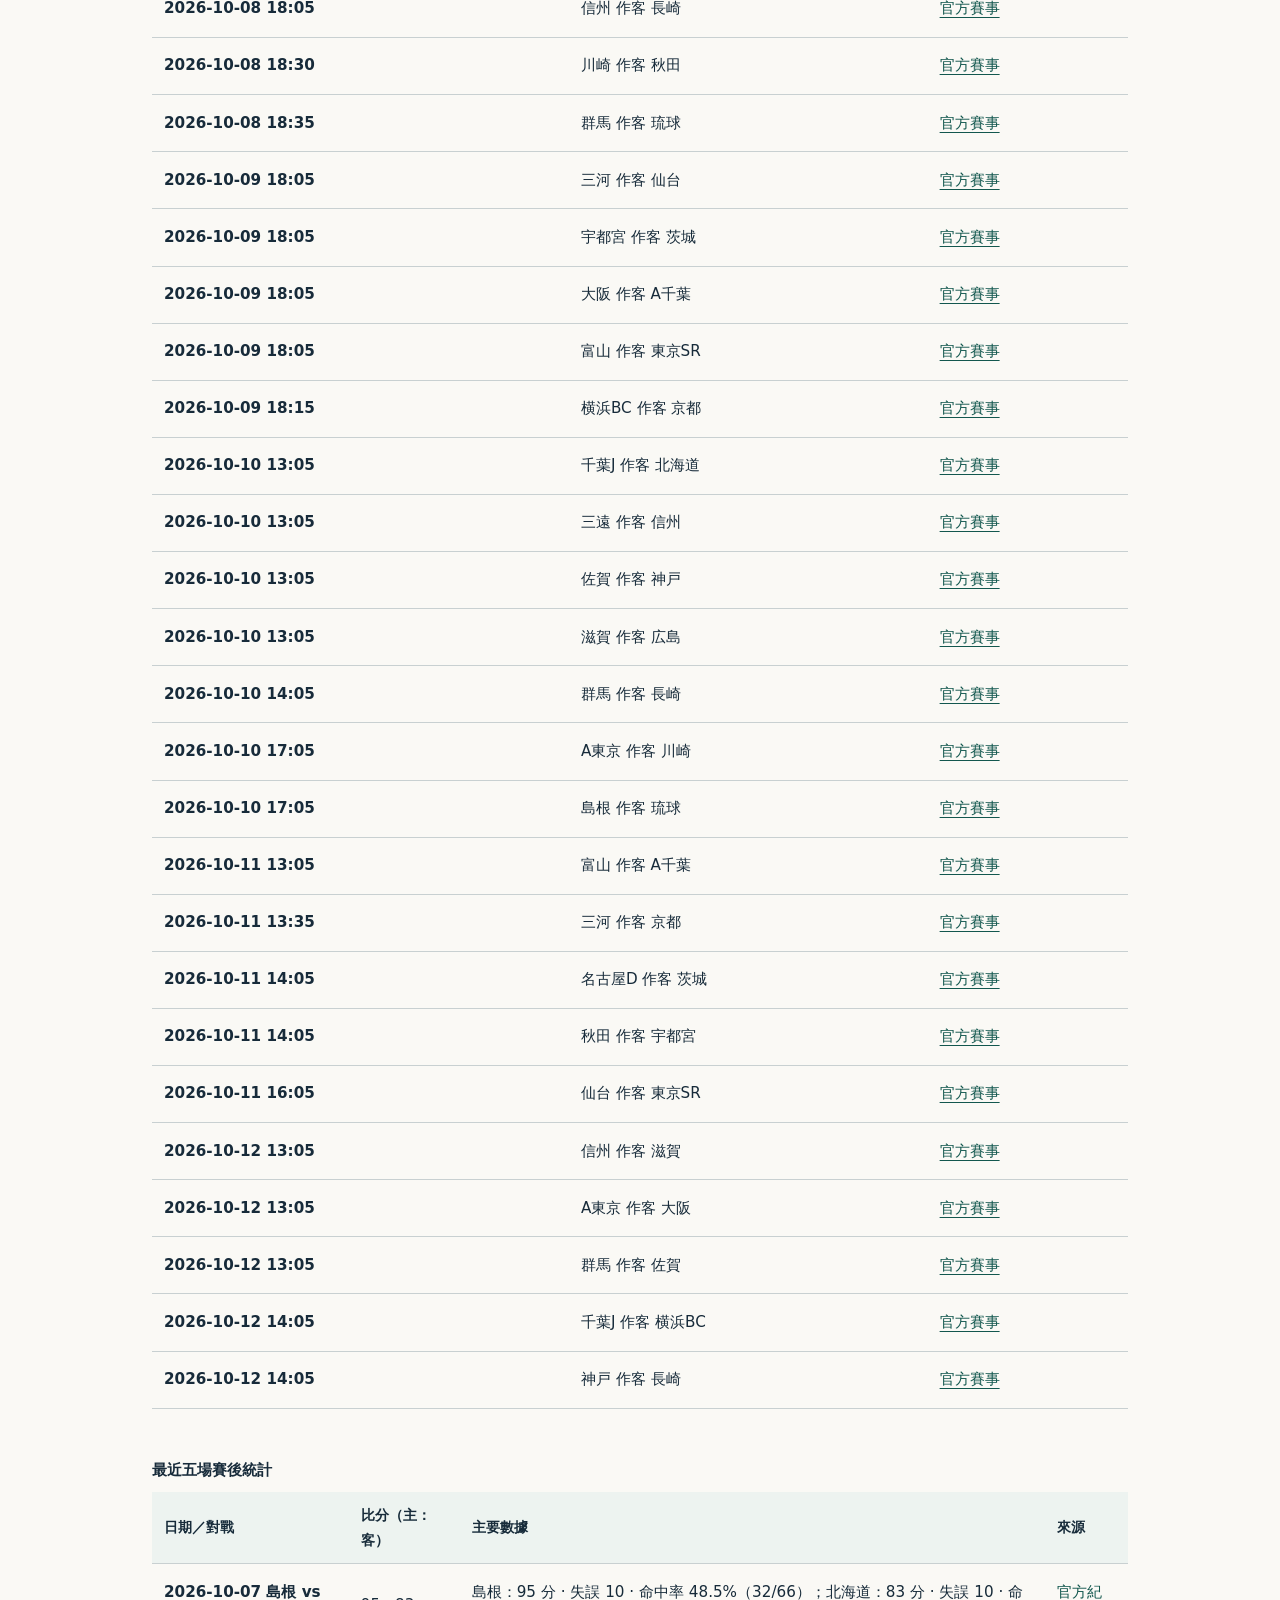
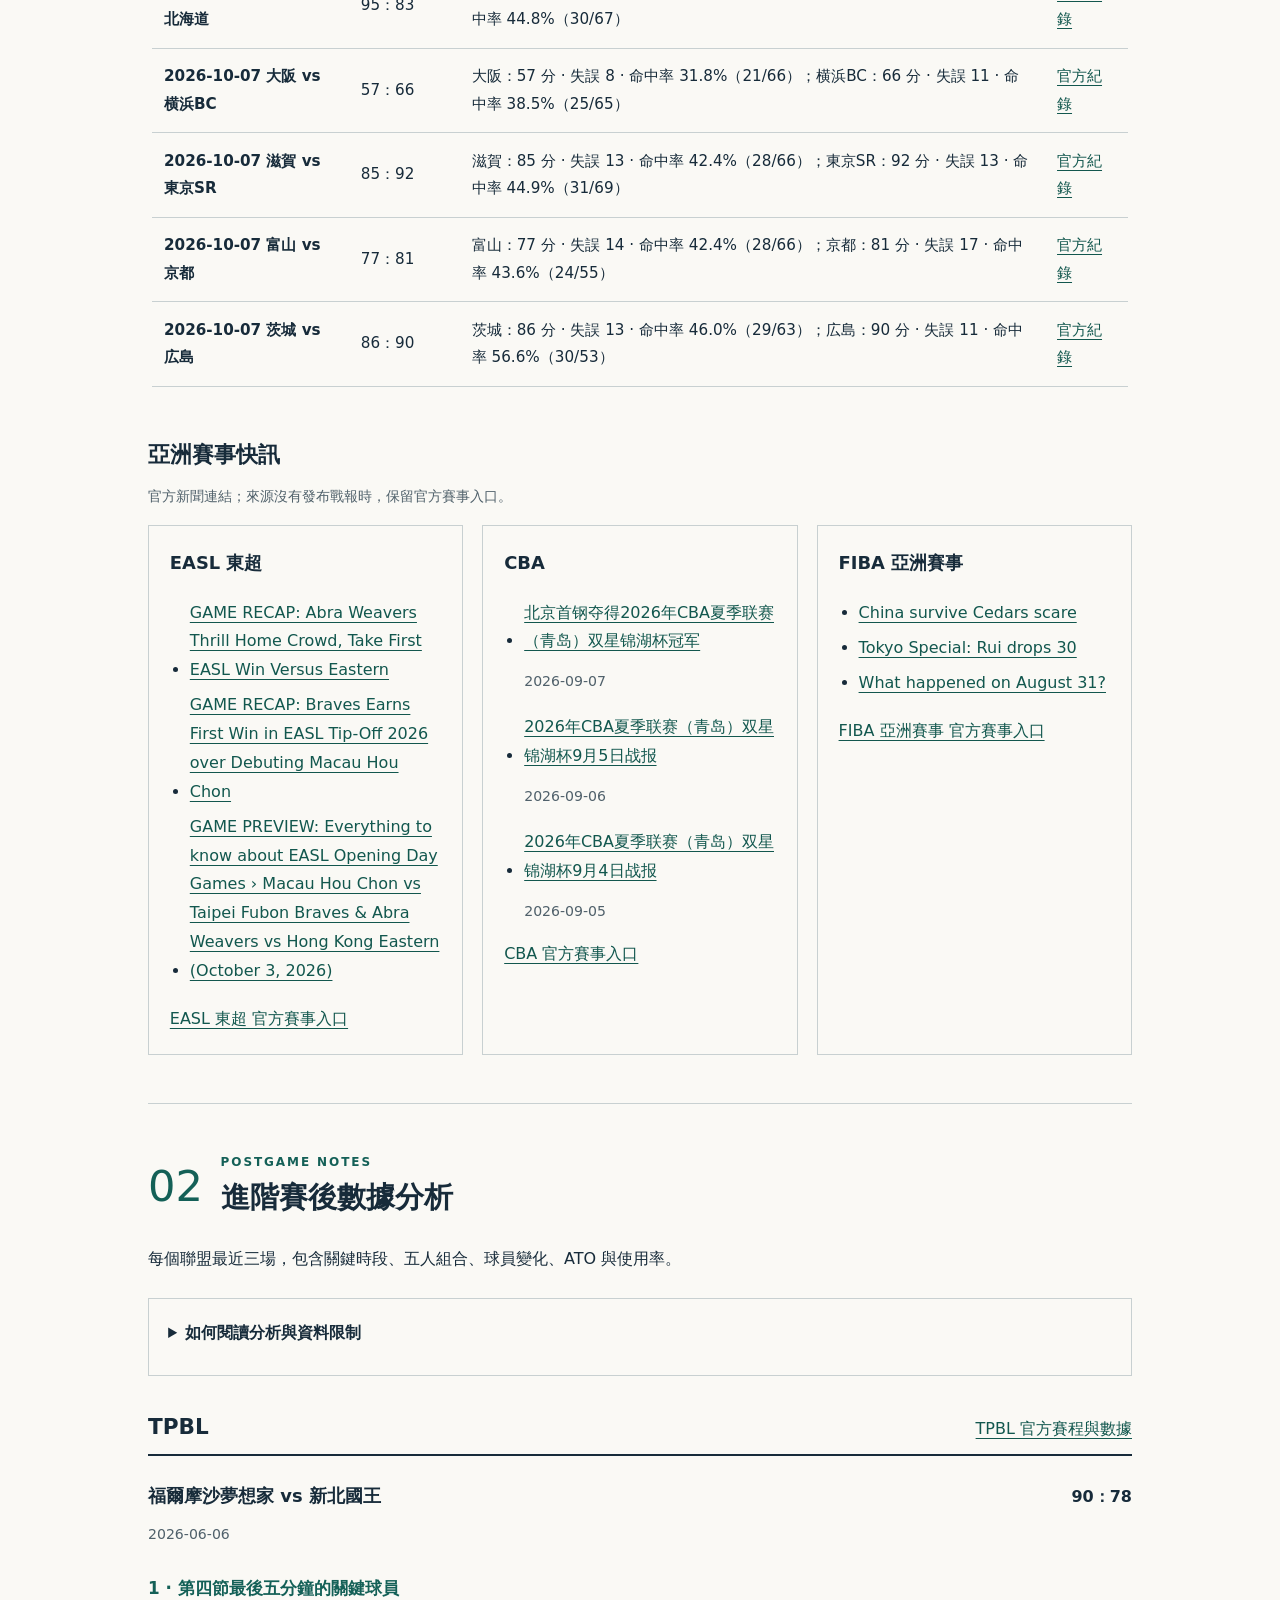
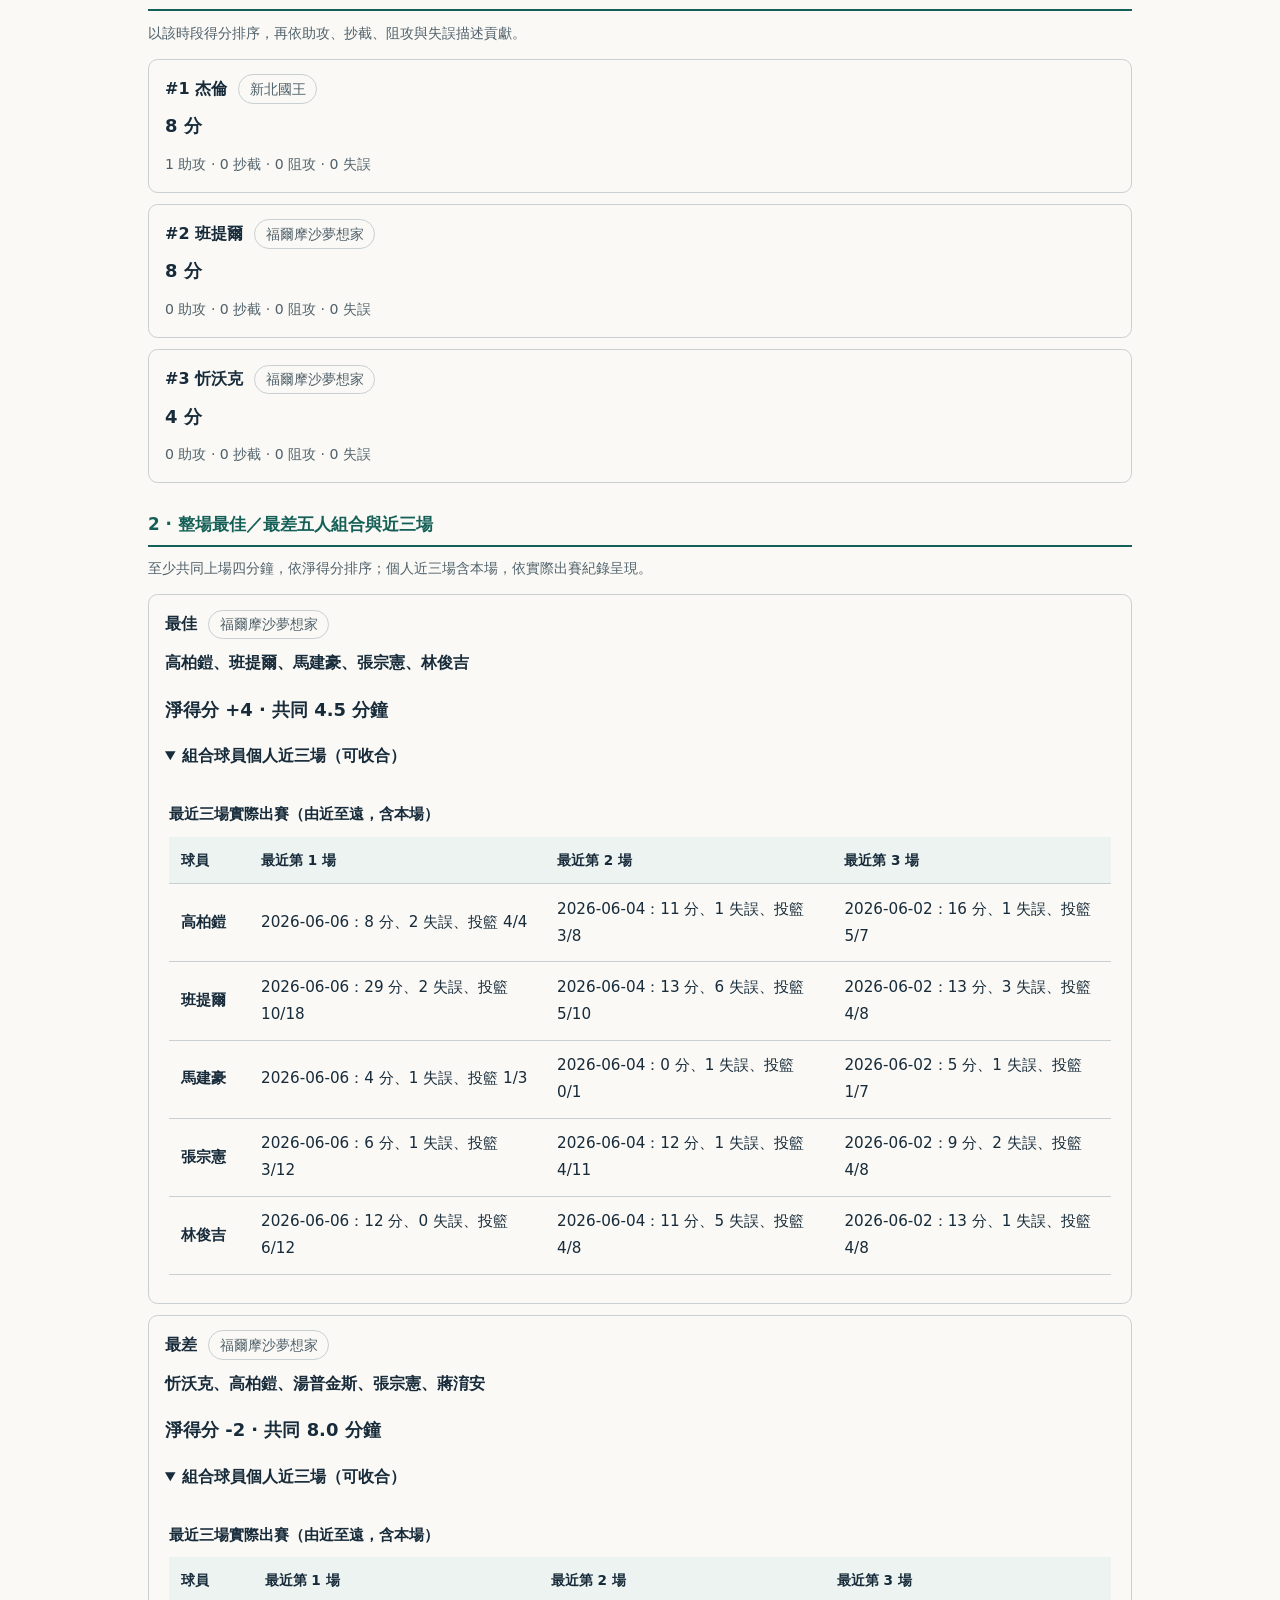
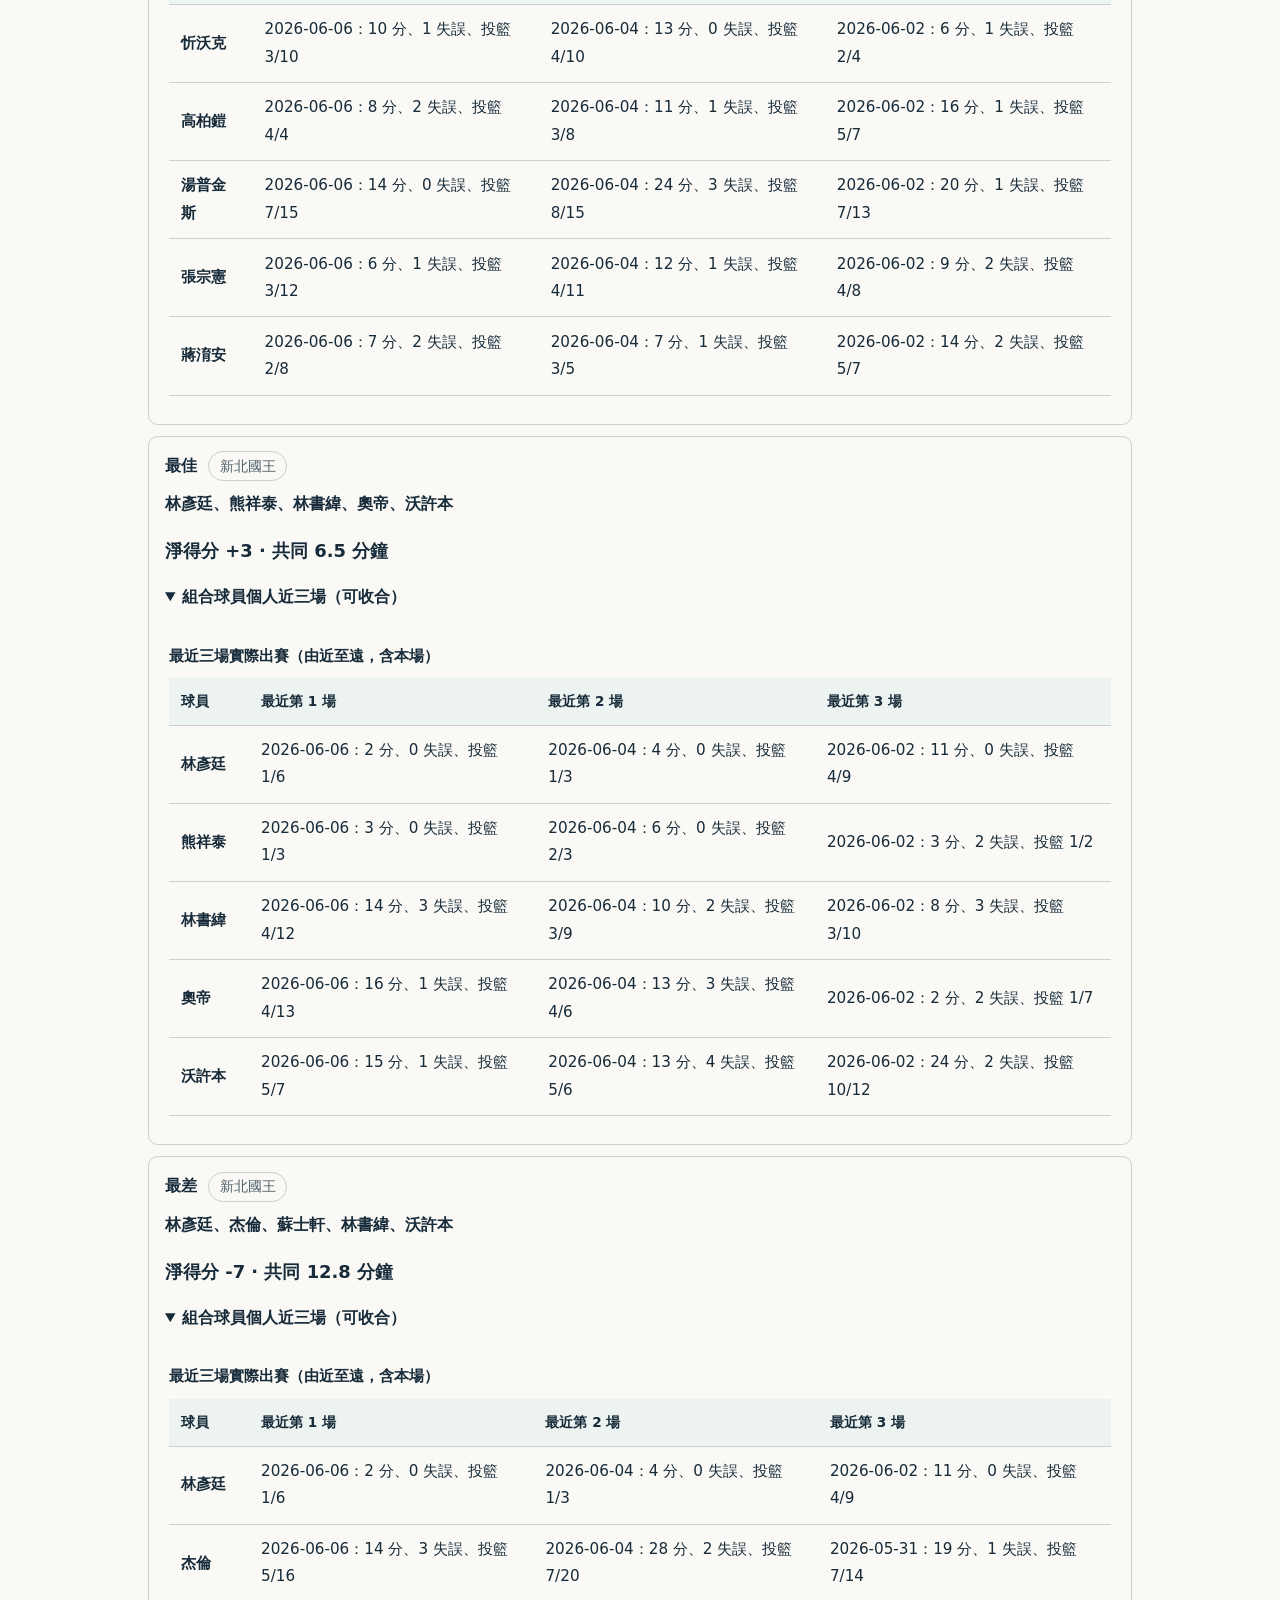
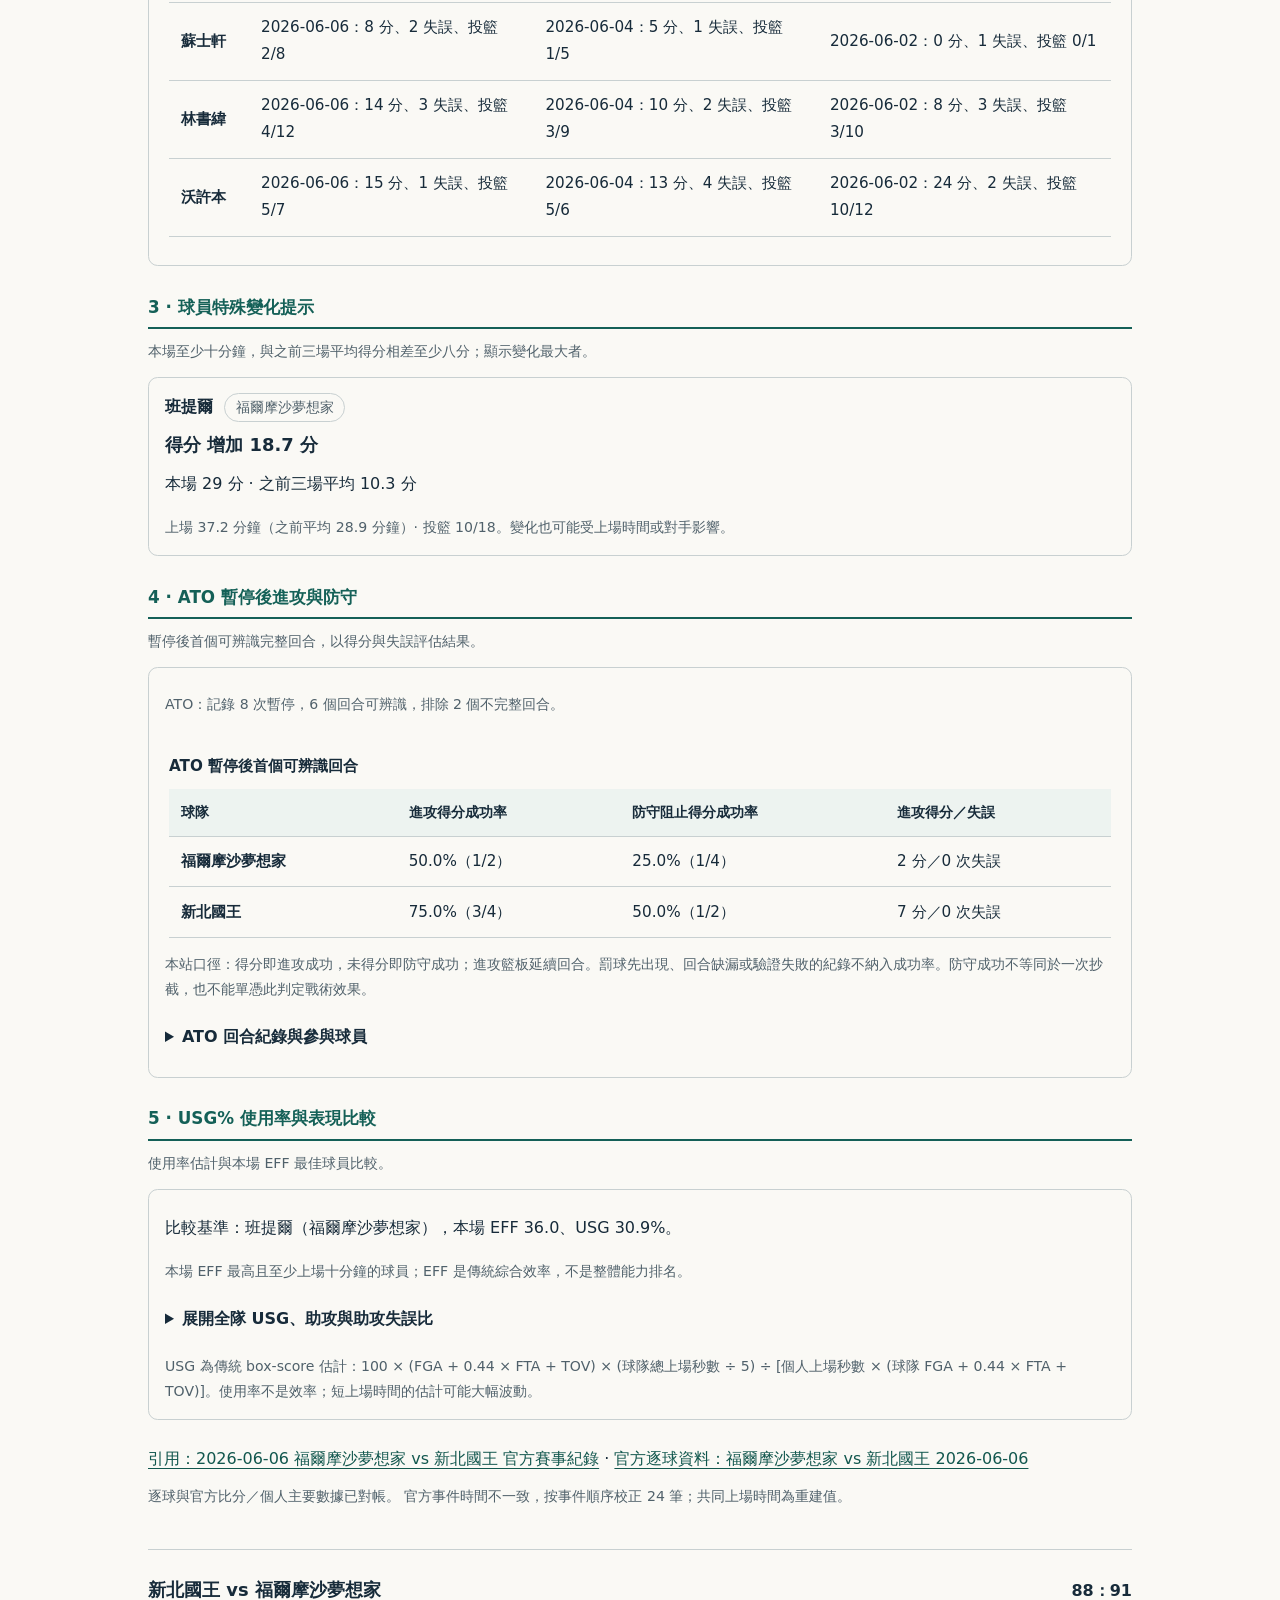
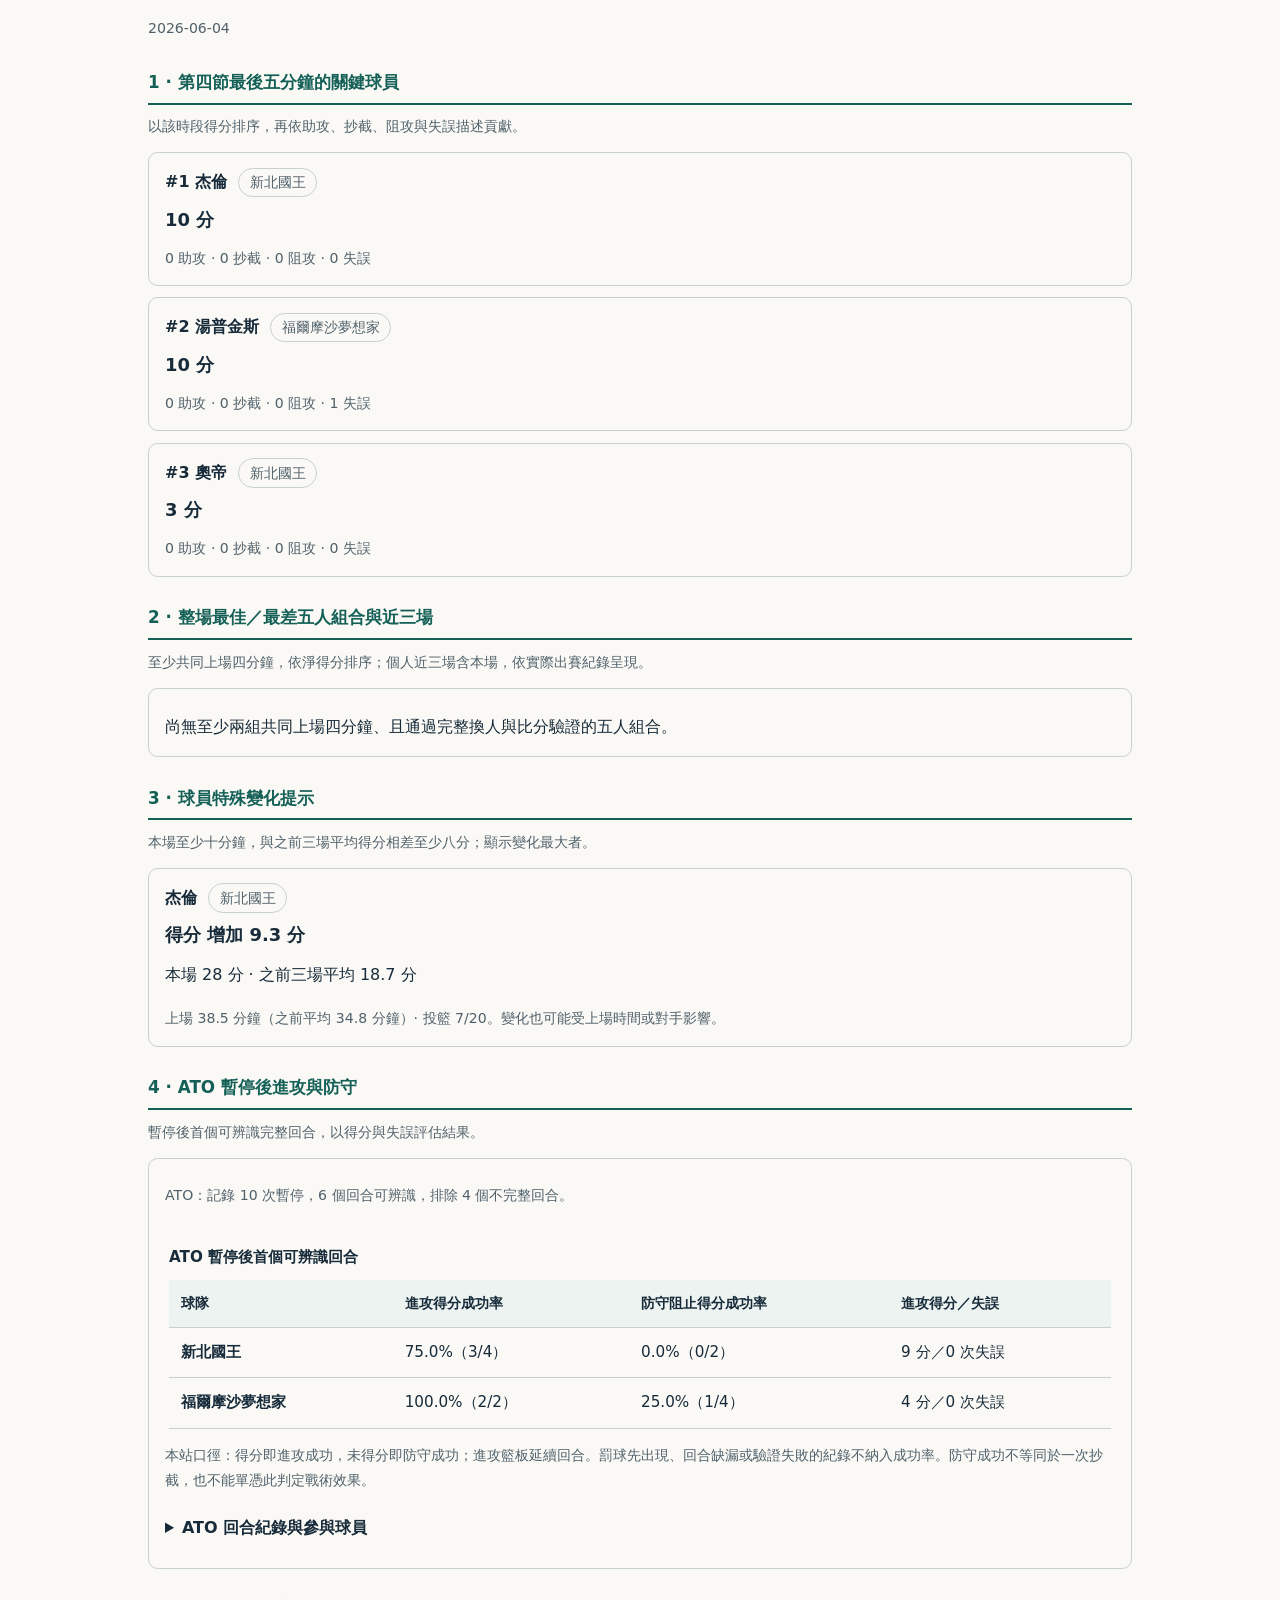
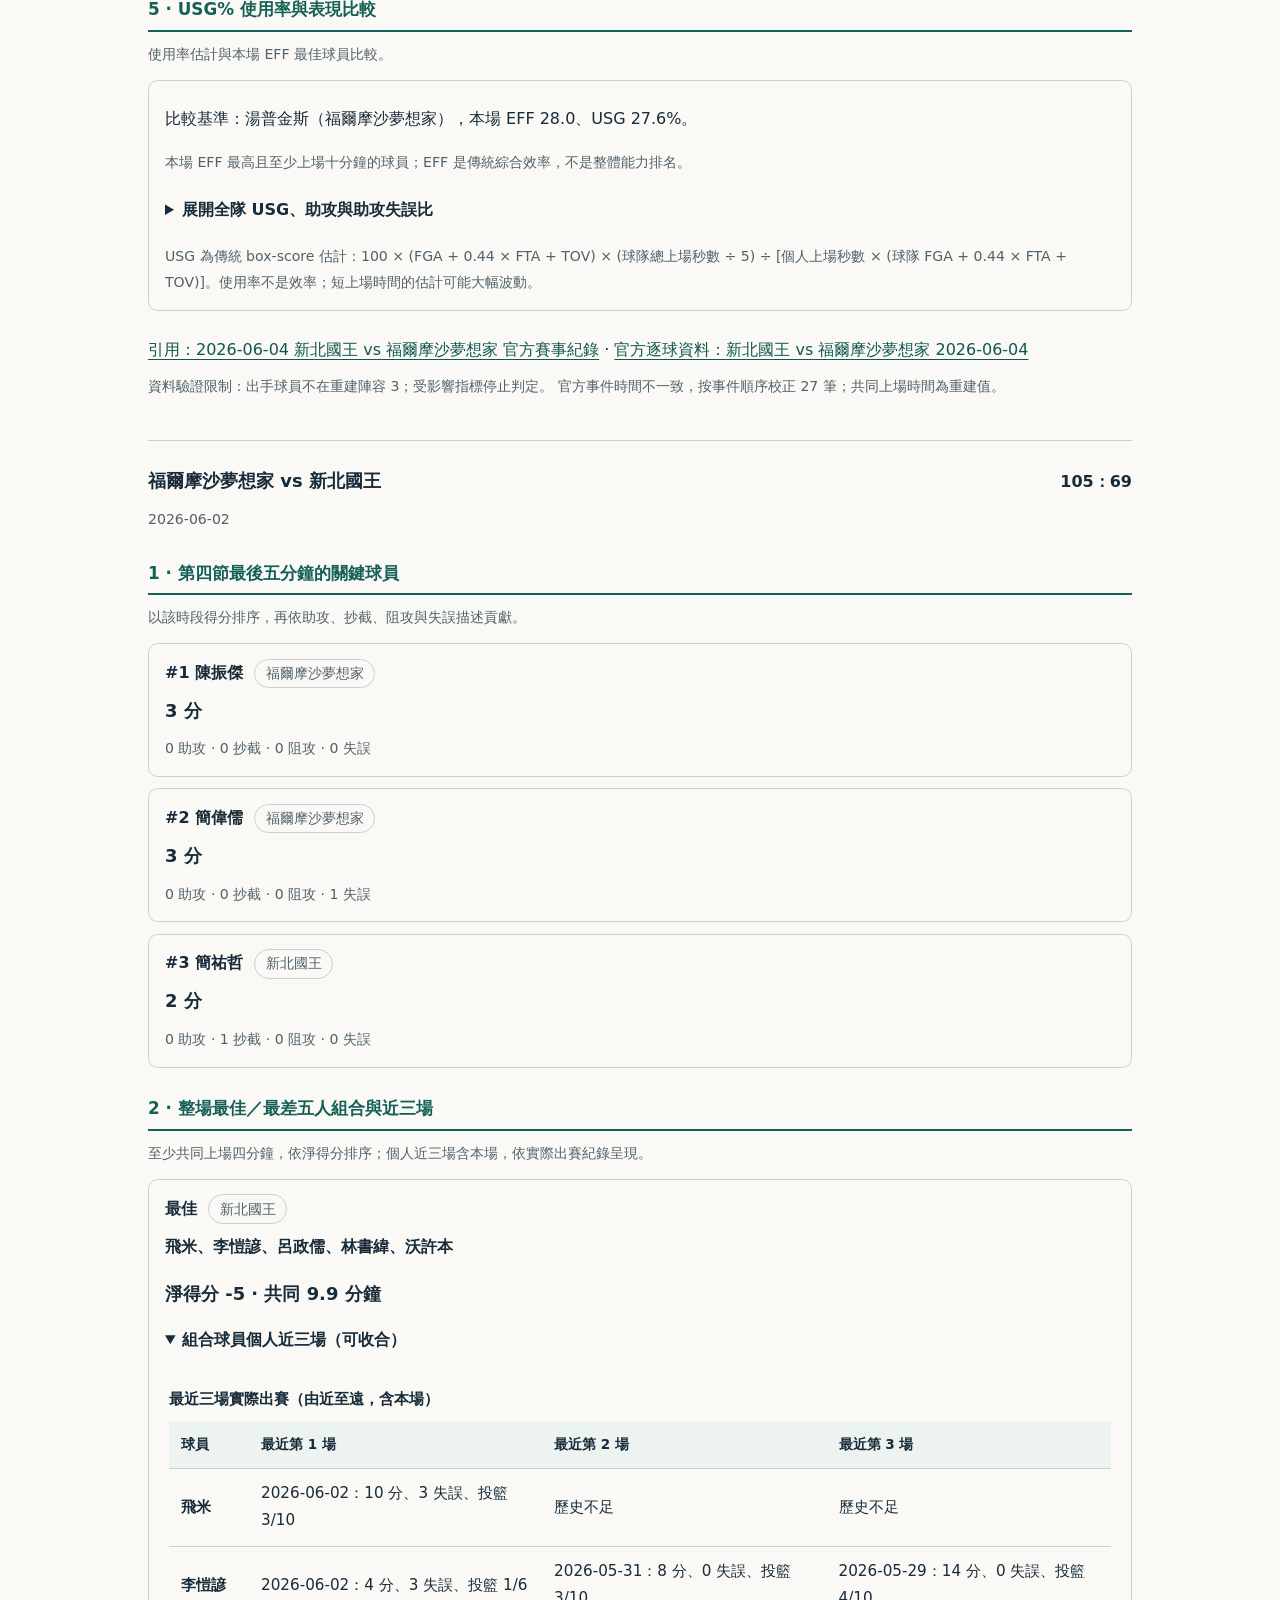
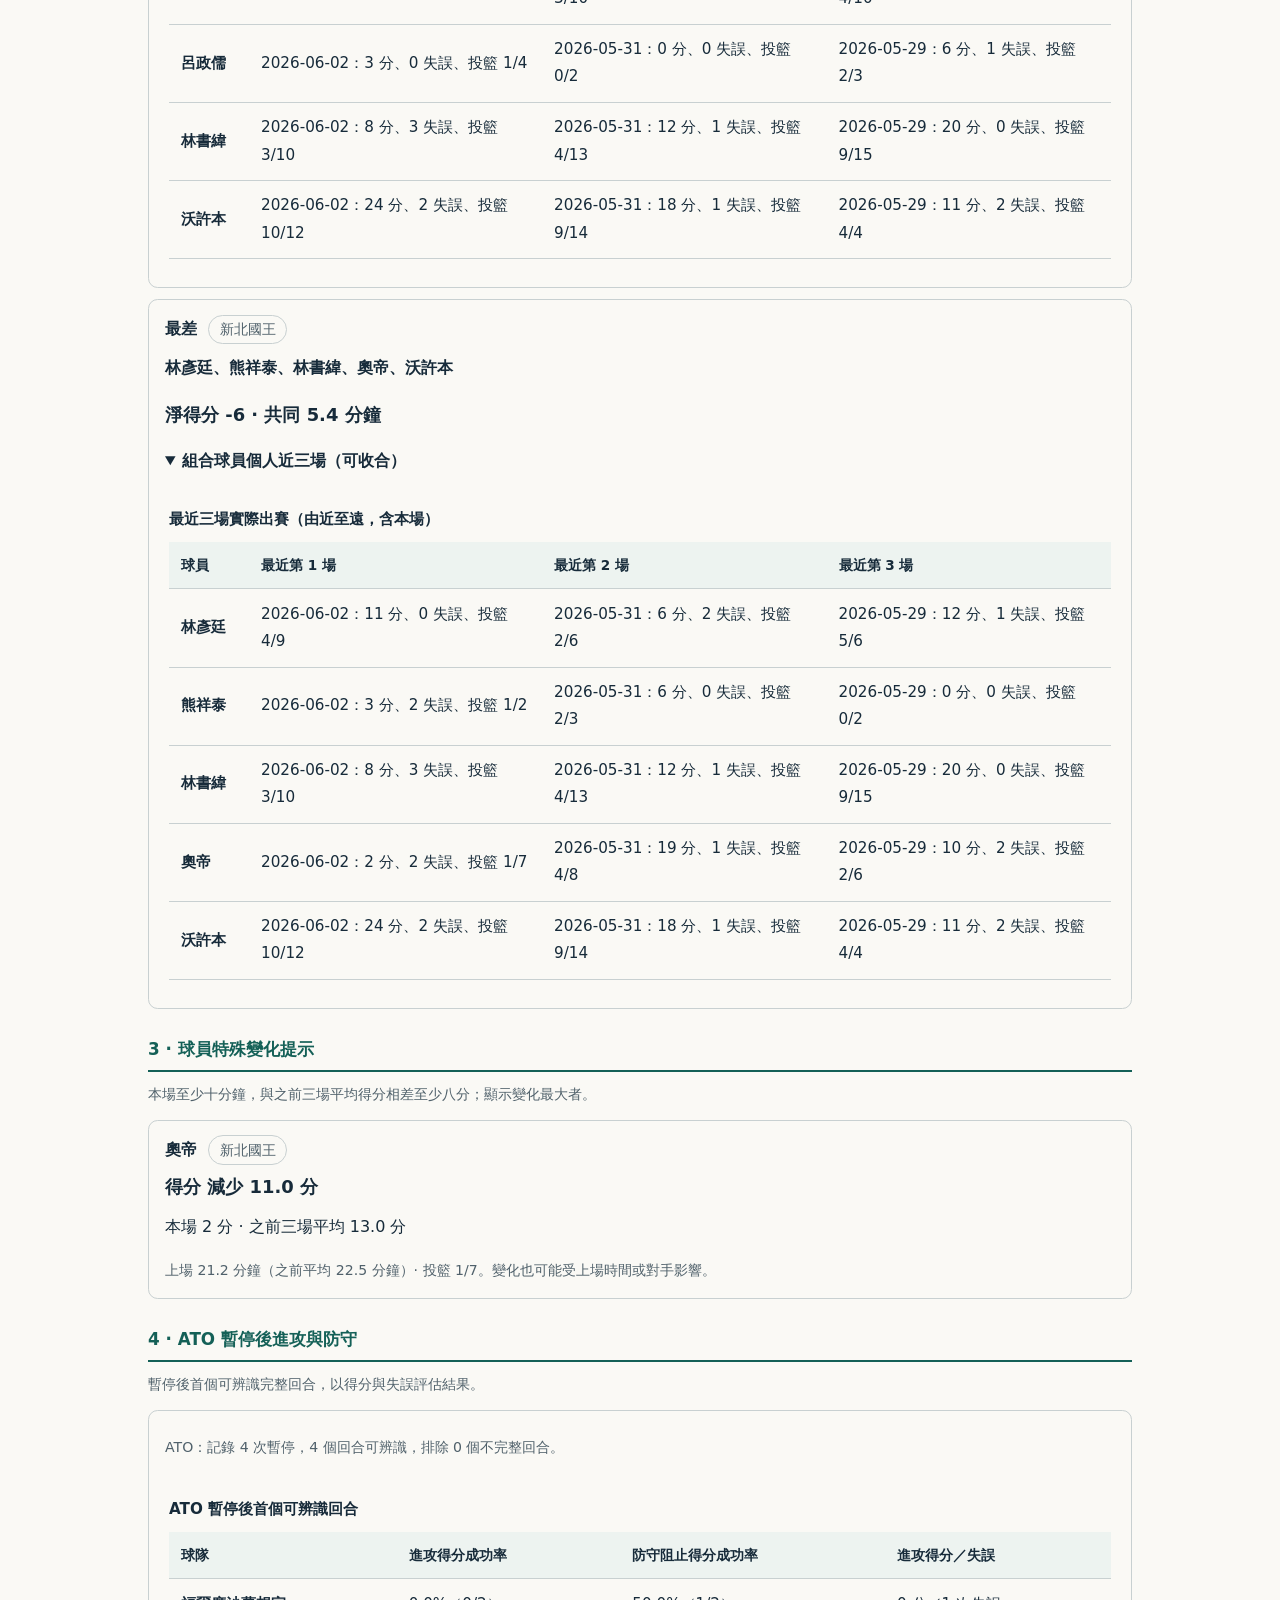
==== commit caf2b3d0: "Improve WCAG 2.2 AA keyboard focus, reflow, tables and reading controls" ====
--- a/index.html
+++ b/index.html
@@ -2,8 +2,8 @@
 <html lang="zh-Hant"><head><meta charset="utf-8"><meta name="viewport" content="width=device-width,initial-scale=1"><meta name="description" content="凸肚男的專注亞洲籃球觀察：官方賽程、賽後數據與每日分析。"><title>專注亞洲籃球觀察｜凸肚男</title><link rel="stylesheet" href="style.css"><link rel="stylesheet" href="reading.css"><script src="a11y.js" defer></script><script src="speech.js" defer></script><script src="reports.js" defer></script><script src="advanced.js" defer></script><script src="app.js" defer></script></head>
 <body><a class="skip" href="#main">跳至主要內容</a>
 <header><div class="brand"><a href="#main">專注亞洲籃球觀察<span>凸肚男的籃球筆記</span></a></div><nav aria-label="主要導覽"><a href="#games">賽程與戰報</a><a href="#analysis">進階賽後數據分析</a><a href="#leagues">聯盟簡介</a><a href="#insight">推動籃球數據研究</a><a href="#rules">籃球規則與字彙集</a><a href="#about">關於我</a></nav></header>
-<aside class="reading-settings" aria-label="閱讀設定"><div class="settings-controls" tabindex="0" role="region" aria-label="閱讀設定，窄螢幕可左右捲動"><h2>閱讀設定</h2><label for="font-size">字級</label><select id="font-size"><option value="100">100%</option><option value="125">125%</option><option value="150">150%</option><option value="175">175%</option><option value="200">200%</option></select><label for="contrast">對比度</label><select id="contrast"><option value="standard">標準配色</option><option value="high">黑字白底</option><option value="dark">白字黑底</option></select><button type="button" id="reset-reading">重設</button><button type="button" id="read-start" aria-describedby="speech-help">朗讀</button><button type="button" id="read-pause" disabled>暫停</button><button type="button" id="read-stop" disabled>停止</button><span id="speech-status" role="status" aria-live="polite">尚未朗讀</span></div><p id="reading-status" class="sr-only" role="status" aria-live="polite">字體 100%，標準配色。</p><p id="speech-help" class="sr-only">先選取文字，或使用導覽前往想閱讀的區塊，再按朗讀。未指定區塊時朗讀主要內容；收合的詳細資料不朗讀。語音依瀏覽器與裝置提供。</p></aside>
-<main id="main"><div class="intro"><p class="eyebrow">ASIAN BASKETBALL · DAILY JOURNAL</p><h1>看比賽，也看見數據。</h1><p>從臺灣到日本，用官方紀錄讀懂亞洲籃球。</p><p id="updated" class="meta" role="status">正在讀取最近一次更新。</p><p id="stale" class="notice" hidden></p></div>
+<aside class="reading-settings" aria-label="閱讀設定"><div class="settings-controls" role="group" aria-label="閱讀設定"><h2>閱讀設定</h2><label for="font-size">字級</label><select id="font-size"><option value="100">100%</option><option value="125">125%</option><option value="150">150%</option><option value="175">175%</option><option value="200">200%</option></select><label for="contrast">對比度</label><select id="contrast"><option value="standard">標準配色</option><option value="high">黑字白底</option><option value="dark">白字黑底</option></select><button type="button" id="reset-reading">重設</button><button type="button" id="read-start" aria-describedby="speech-help">朗讀</button><button type="button" id="read-pause" aria-pressed="false" disabled>暫停</button><button type="button" id="read-stop" disabled>停止</button><span id="speech-status" role="status" aria-live="polite">尚未朗讀</span></div><p id="reading-status" class="sr-only" role="status" aria-live="polite">字體 100%，標準配色。</p><p id="speech-help" class="sr-only">先選取文字，或使用導覽前往想閱讀的區塊，再按朗讀。未指定區塊時朗讀主要內容；收合的詳細資料不朗讀。語音依瀏覽器與裝置提供。</p><p class="accessibility-help">可使用 Tab 與 Shift+Tab 移動焦點、Enter 開啟連結、空白鍵操作按鈕；表格若超出畫面，可先聚焦表格區域再用方向鍵捲動。</p></aside>
+<main tabindex="-1" id="main"><div class="intro"><p class="eyebrow">ASIAN BASKETBALL · DAILY JOURNAL</p><h1>看比賽，也看見數據。</h1><p>從臺灣到日本，用官方紀錄讀懂亞洲籃球。</p><p id="updated" class="meta" role="status">正在讀取最近一次更新。</p><p id="stale" class="notice" hidden></p></div>
 <noscript><p class="notice">此網站的賽程與分析需要 JavaScript。你仍可使用以下官方來源連結查看資料。</p></noscript>
 <section id="games" aria-labelledby="games-title"><div class="section-heading"><span class="number" aria-hidden="true">01</span><div><p class="eyebrow">SCHEDULE & RESULTS</p><h2 id="games-title">賽程與戰報</h2></div></div><p>未來七天的賽程，以及最近五場已完賽紀錄。所有時間均為臺北時間（UTC+8）。</p><div id="game-content"><p>資料讀取中。</p></div><h3>亞洲賽事快訊</h3><p class="meta">官方新聞連結；來源沒有發布戰報時，保留官方賽事入口。</p><div id="news-content"></div></section>
 <section id="analysis" aria-labelledby="analysis-title"><div class="section-heading"><span class="number" aria-hidden="true">02</span><div><p class="eyebrow">POSTGAME NOTES</p><h2 id="analysis-title">進階賽後數據分析</h2></div></div><p>每個聯盟最近三場，包含關鍵時段、五人組合、球員變化、ATO 與使用率。</p><details class="method"><summary>如何閱讀分析與資料限制</summary><p>第四節最後五分鐘，以得分優先，再以助攻、抄截、阻攻與失誤描述貢獻。這是數據觀察，不能單憑它斷定戰術理解或防守責任。</p><p>五人組合以至少共同上場四分鐘的組合，按淨得分排序；並列時以共同時間較長者優先。短時間、小樣本與對手強度都會影響結果。「最佳／最差」只代表這個統計口徑。</p><p>個人變化比較本場與之前三場實際出賽平均；歷史不足時不做變化判斷。命中率同時列出出手數。資料未完整、比分對帳失敗或換人紀錄不足時，不產生可能誤導的組合結論。</p></details><div id="analysis-content"></div></section>
@@ -11,5 +11,5 @@
 <section id="insight" aria-labelledby="insight-title"><div class="section-heading"><span class="number" aria-hidden="true">04</span><div><p class="eyebrow">A PERSONAL PERSPECTIVE</p><h2 id="insight-title">推動籃球數據研究</h2></div></div><ul class="article-list"><li><a href="basketball-analytics-handbook.html">籃球空間表現分析與演算模型：進階術語與數學定義手冊</a></li></ul></section>
 <section id="rules" aria-labelledby="rules-title"><div class="section-heading"><span class="number" aria-hidden="true">05</span><div><p class="eyebrow">RULES & GLOSSARY</p><h2 id="rules-title">籃球規則與字彙集</h2></div></div><h3>規則文件下載</h3><ul class="download-list"><li><a href="downloads/fiba-2024-official-interpretations-ctba.pdf" download="2024年國際籃球規則官方解釋.pdf">2024 年國際籃球規則官方解釋（PDF，6.21 MiB）</a><p class="meta">使用者提供的中華民國籃球協會版本，檔案日期 2024-10-01。原檔含重點標示，點擊可下載。此為 2024 年版本。</p></li></ul><h3>數據字彙</h3><dl class="glossary"><dt>ATO · After Time Out</dt><dd>暫停後的進攻。本站只評估逐球可辨識的首個完整回合，列出得分、失誤與可識別的終結者；不把暫停後所有進攻都歸入 ATO。</dd><dt>USG% · Usage Percentage</dt><dd>使用率：依出手、罰球、失誤與上場時間估算球員終結進攻的份額。使用率高不代表效率高。</dd><dt>AST/TO · 助攻失誤比</dt><dd>助攻除以失誤。零失誤時不以無限大參與排名，而顯示實際助攻與失誤數。</dd><dt>Potential Assists · 潛在助攻</dt><dd>給隊友後形成出手的傳球，包含未命中；需有傳球與出手連結紀錄。</dd><dt>Passes Made / Received · 傳出／接球次數</dt><dd>進攻端傳球參與度；一般逐球紀錄沒有完整傳球追蹤，無法以助攻反推。</dd><dt>Secondary Assists · 次級助攻</dt><dd>促成助攻的前一個傳球；需要連續傳球鏈紀錄。</dd><dt>VORP · Value Over Replacement Player</dt><dd>結合 BPM 與參與球權量的替換球員價值。需有適用該聯盟的模型與替補基準；不是單場正負值。</dd></dl><p class="meta">指標參考：<a href="https://www.nba.com/stats/help/glossary">NBA 數據字典</a>、<a href="https://www.basketball-reference.com/about/glossary.html">Basketball-Reference 使用率說明</a>、<a href="https://www.basketball-reference.com/about/bpm2.html">BPM／VORP 方法</a>。NBA 追蹤指標定義作為研究參考，不代表亞洲聯盟有提供相同資料。</p></section>
 <section id="about" aria-labelledby="about-title"><p class="eyebrow">關於我</p><h2 id="about-title">你好，我是凸肚男。</h2><p>聯繫郵箱：<a href="mailto:tzesmann@gmail.com">tzesmann@gmail.com</a></p></section>
-</main><footer><p>凸肚男 · 專注亞洲籃球觀察</p><ul aria-label="預留社群媒體位置"><li>FB <span>尚未設定</span></li><li>YT <span>尚未設定</span></li><li>TK <span>尚未設定</span></li><li>微博 <span>尚未設定</span></li><li>抖音 <span>尚未設定</span></li></ul><p class="meta">獨立籃球觀察網站。數據來源與權利歸各聯盟及賽事主辦單位。本站提供引用連結與擷取時間。</p><p><a href="https://tpbl.basketball/">TPBL 官網</a> · <a href="https://pleagueofficial.com/">P+ 官網</a> · <a href="https://www.bleague.jp/">B.LEAGUE 官網</a></p></footer></body></html>
+</main><footer><p>凸肚男 · 專注亞洲籃球觀察</p><ul aria-label="預留社群媒體位置"><li>FB <span>尚未設定</span></li><li>YT <span>尚未設定</span></li><li>TK <span>尚未設定</span></li><li>微博 <span>尚未設定</span></li><li>抖音 <span>尚未設定</span></li></ul><p class="meta">獨立籃球觀察網站。數據來源與權利歸各聯盟及賽事主辦單位。本站提供引用連結與擷取時間。</p><p><a href="https://tpbl.basketball/">TPBL 官網</a> · <a href="https://pleagueofficial.com/">P+ 官網</a> · <a href="https://www.bleague.jp/">B.LEAGUE 官網</a></p><details id="accessibility"><summary>無障礙說明與聯繫</summary><p>本站以 <a href="https://www.w3.org/TR/WCAG22/">WCAG 2.2 AA</a> 為設計與檢測目標，提供鍵盤操作、字級與對比設定，以及可暫停、停止的朗讀功能。</p><p>桌面閱讀設定以一列呈現；窄螢幕或放大文字時自動換行。數據表格保留欄列關係，可在表格區域水平捲動。</p><p>若遇到閱讀或操作問題，請來信 <a href="mailto:tzesmann@gmail.com">tzesmann@gmail.com</a>，附上頁面網址、瀏覽器與遇到的問題。</p><p class="meta">最近檢測：2026 年 10 月 8 日。首頁與研究文章已進行自動檢測及鍵盤、放大與重排測試；尚未完成真人螢幕閱讀器驗收。2024 年規則下載 PDF 為原始文件，其標籤與閱讀順序另待檢查，不在本次 HTML 檢測範圍。</p></details></footer></body></html>
 
--- a/reading.css
+++ b/reading.css
@@ -1,6 +1,6 @@
 .sr-only{position:absolute;width:1px;height:1px;padding:0;margin:-1px;overflow:hidden;clip-path:inset(50%);white-space:nowrap;border:0}
 .reading-settings{max-width:1080px;margin:1.5rem auto 0;padding:.6rem;border:2px solid var(--accent);background:var(--soft);color:var(--ink);min-width:0}
-.settings-controls{display:flex;gap:.6rem;align-items:center;flex-wrap:nowrap;overflow-x:auto;padding:.4rem;white-space:nowrap}
+.settings-controls{display:flex;gap:.6rem;align-items:center;flex-wrap:wrap;padding:.4rem}
 .settings-controls>*{flex:none}
 .reading-settings h2{font-size:1rem;margin:0 .3rem 0 0}
 .settings-controls label{font-weight:650}
@@ -26,3 +26,30 @@
 .report-card .table-wrap{margin-bottom:.6rem}
 .lineup-names{font-weight:600}
 @media(forced-colors:active){.report-card,.team-tag,.reading-settings{border-color:CanvasText}}
+
+/* WCAG 2.2 AA: reflow, keyboard focus and comfortably sized controls. */
+body{overflow-wrap:anywhere}
+header,main,footer,.reading-settings,.settings-controls{min-width:0}
+.settings-controls>*{max-width:100%}
+.settings-controls select{max-width:100%}
+.settings-controls button,summary{min-width:24px;min-height:44px}
+summary{padding:.3rem 0}
+nav a,.guide li a,.news-card li a,.league-head>a,.table-wrap a,.article-list a{display:inline-block;min-height:24px;padding:.2rem 0}
+nav a,.article-list a{min-height:44px}
+:focus-visible{outline:3px solid var(--accent);outline-offset:3px}
+.settings-controls :focus-visible,.settings-controls:focus-visible{outline-color:var(--accent)}
+.table-wrap{max-width:100%;padding:.25rem;scroll-margin:1rem}
+.table-wrap tbody th{font-size:inherit;font-weight:600;background:transparent}
+.table-wrap table,.article .table-wrap table{min-width:48rem}
+.table-wrap td,.table-wrap th{overflow-wrap:normal;word-break:normal;min-width:5rem}
+@media print{.table-wrap table,.article .table-wrap table{min-width:0}.table-wrap td,.table-wrap th{min-width:0}}
+.table-wrap:focus-visible{outline-offset:-3px}
+.skip{max-width:calc(100% - 2rem);white-space:normal}
+.skip:focus-visible{outline-color:var(--accent)}
+.sr-only:focus{position:static;width:auto;height:auto;margin:0;clip-path:none;white-space:normal}
+#speech-status{white-space:normal}
+.accessibility-help{margin:.6rem 0 0;font-size:.88rem}
+.article-list{padding-left:1.5rem}
+.article .article-toc{display:block}
+.article .article-toc a{min-height:44px}
+@media(forced-colors:active){:focus-visible{outline-color:Highlight}.settings-controls select,.settings-controls button{border-color:ButtonText}}
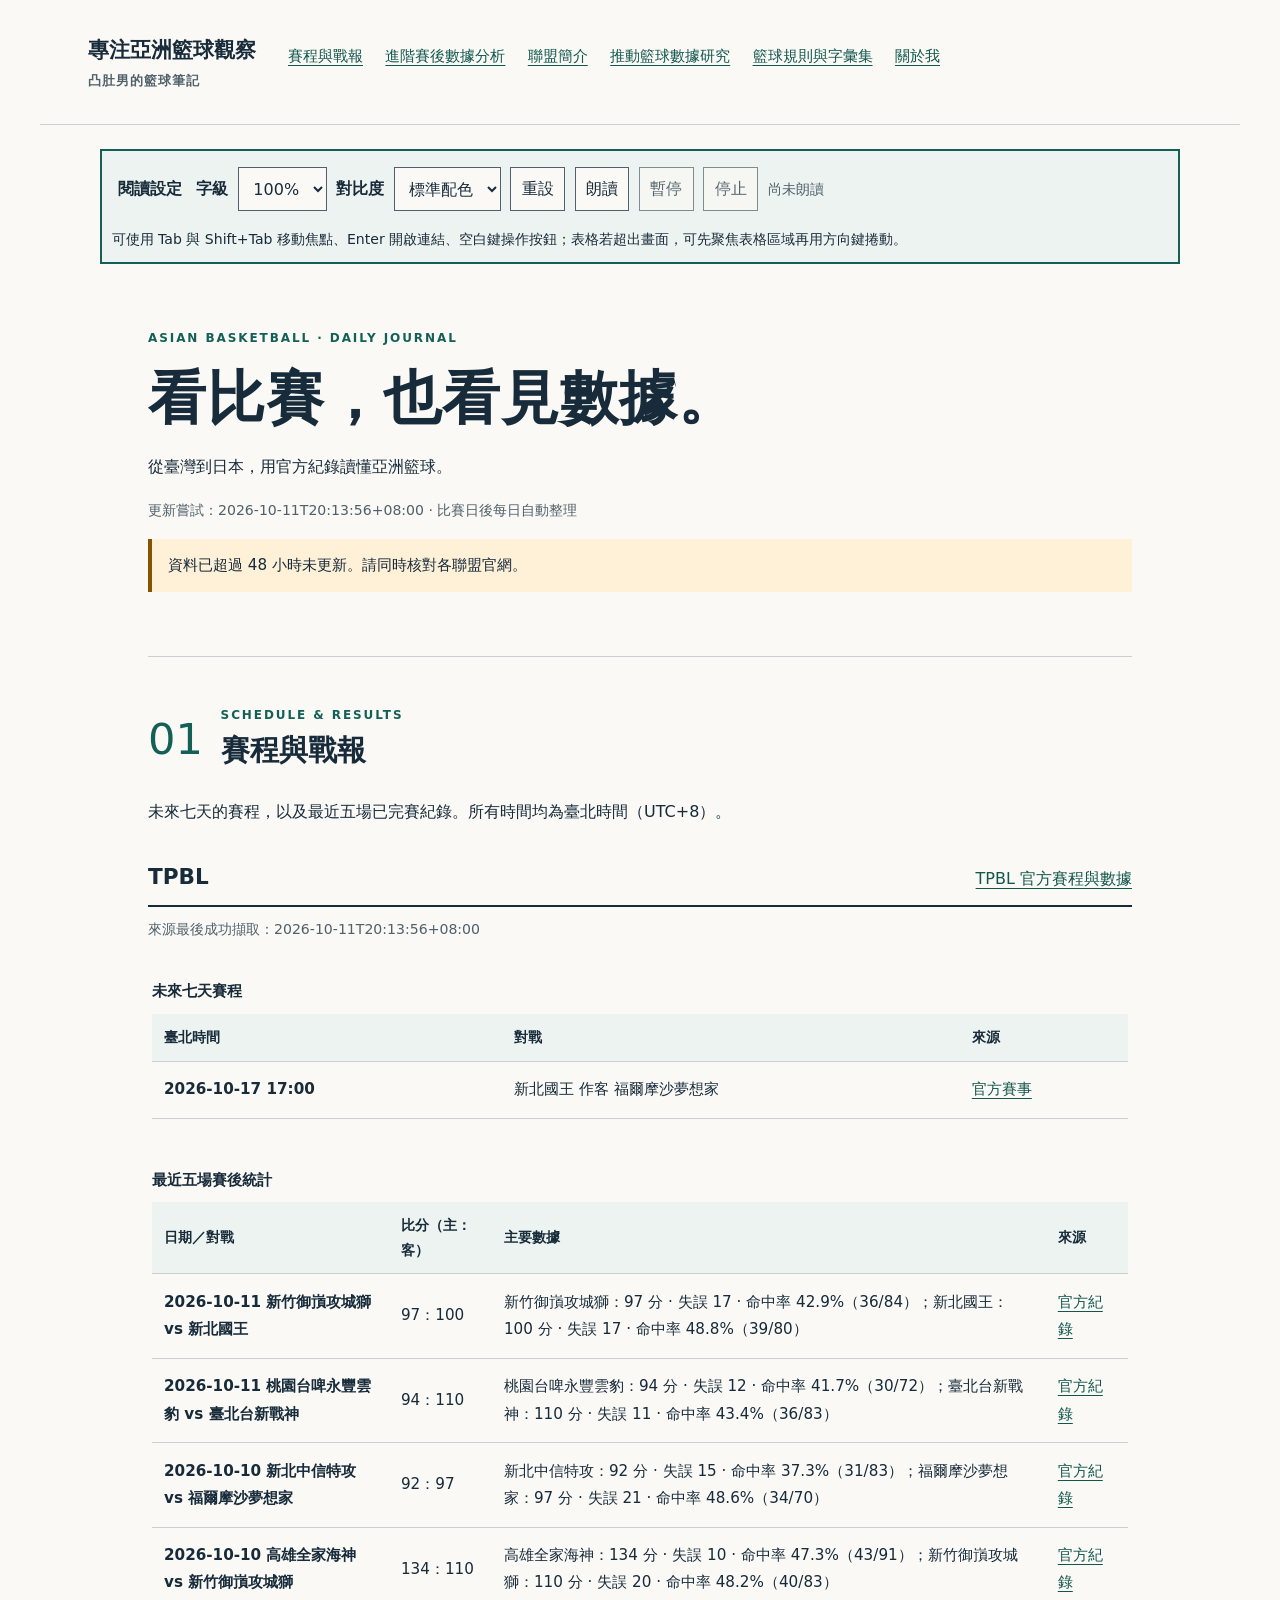
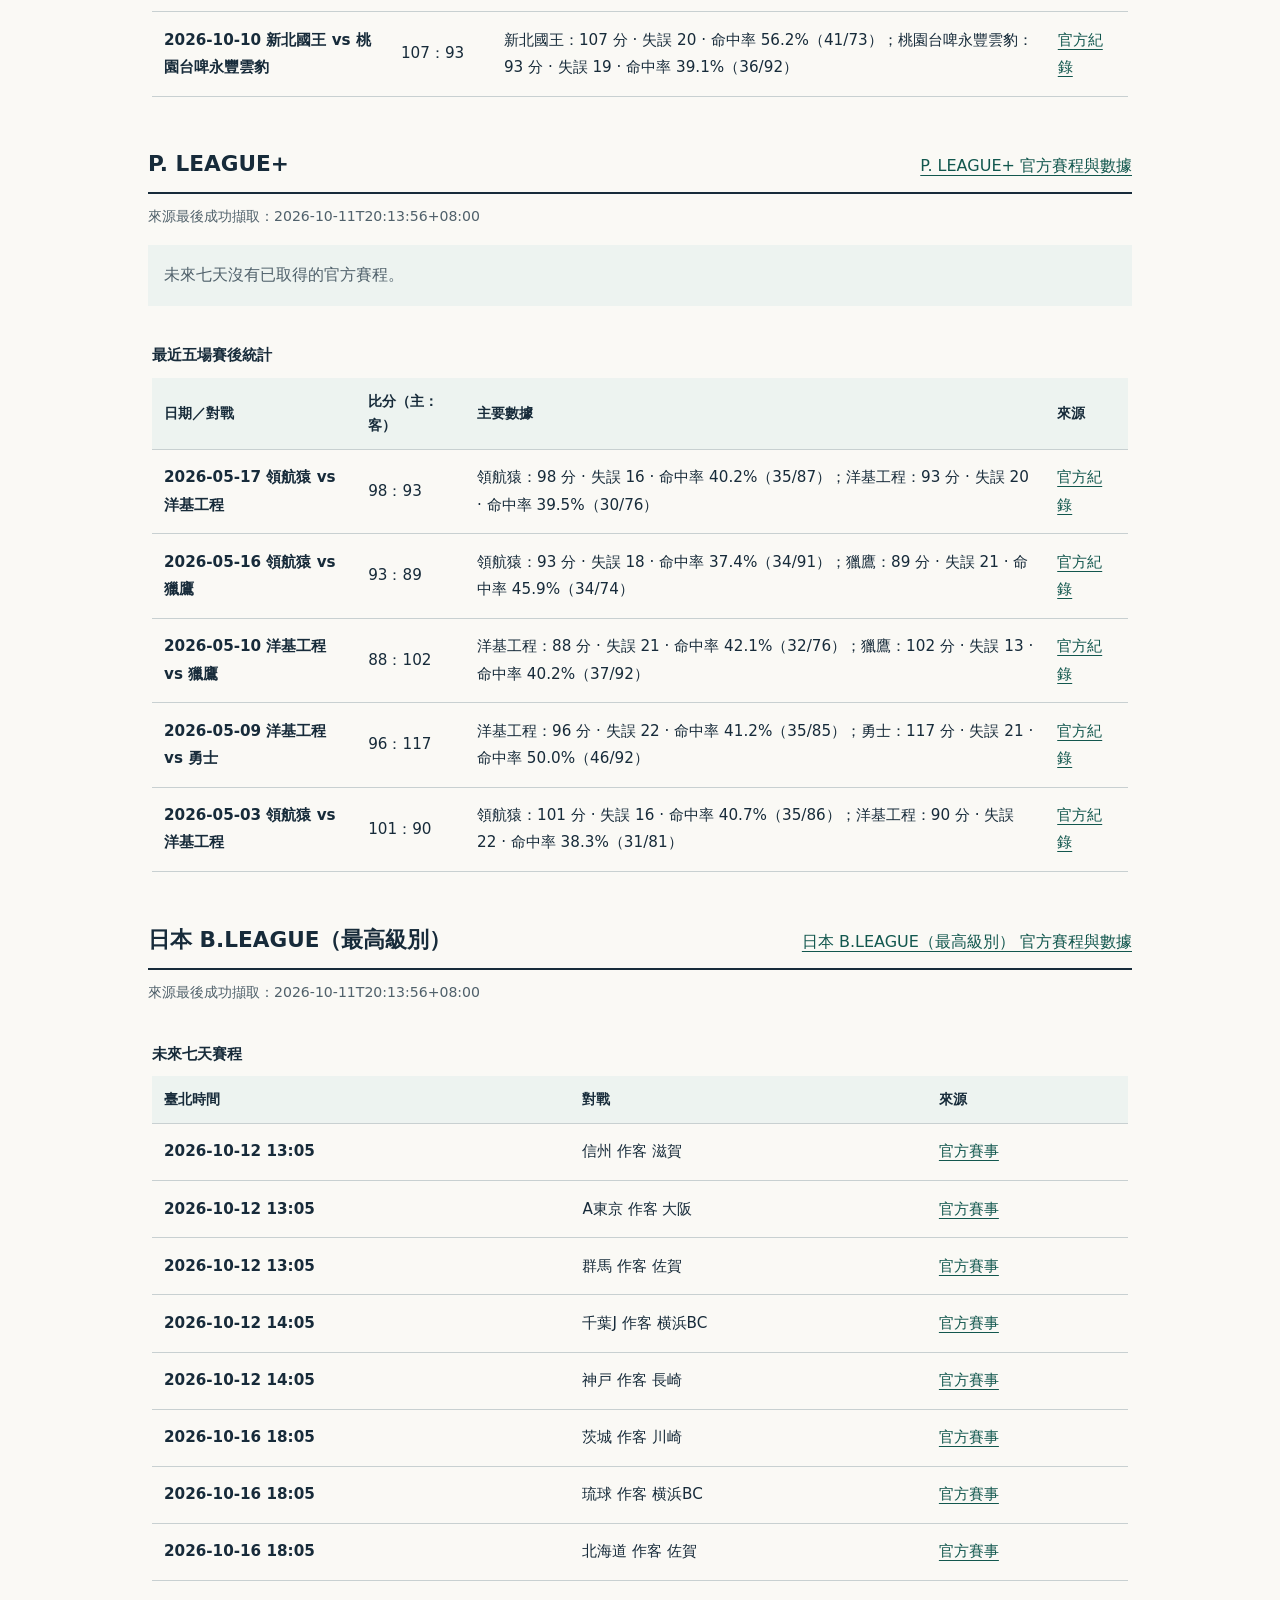
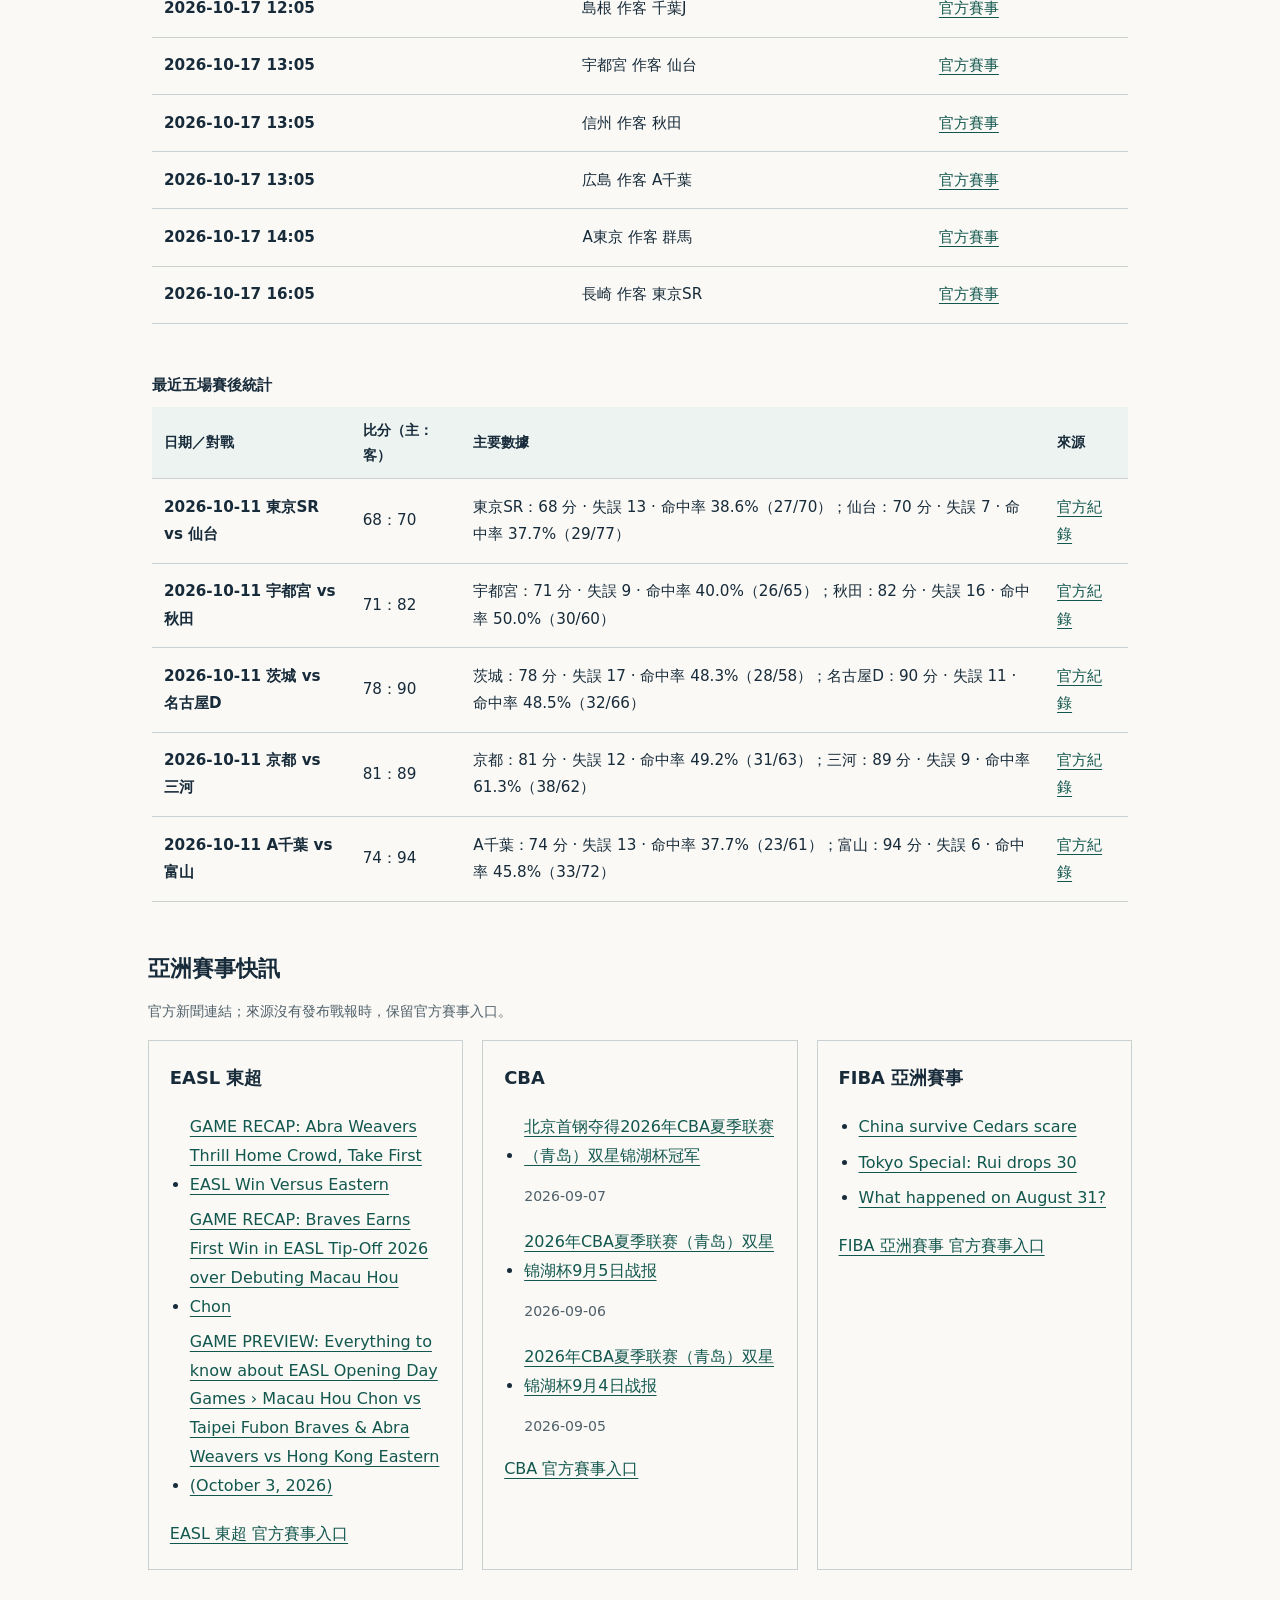
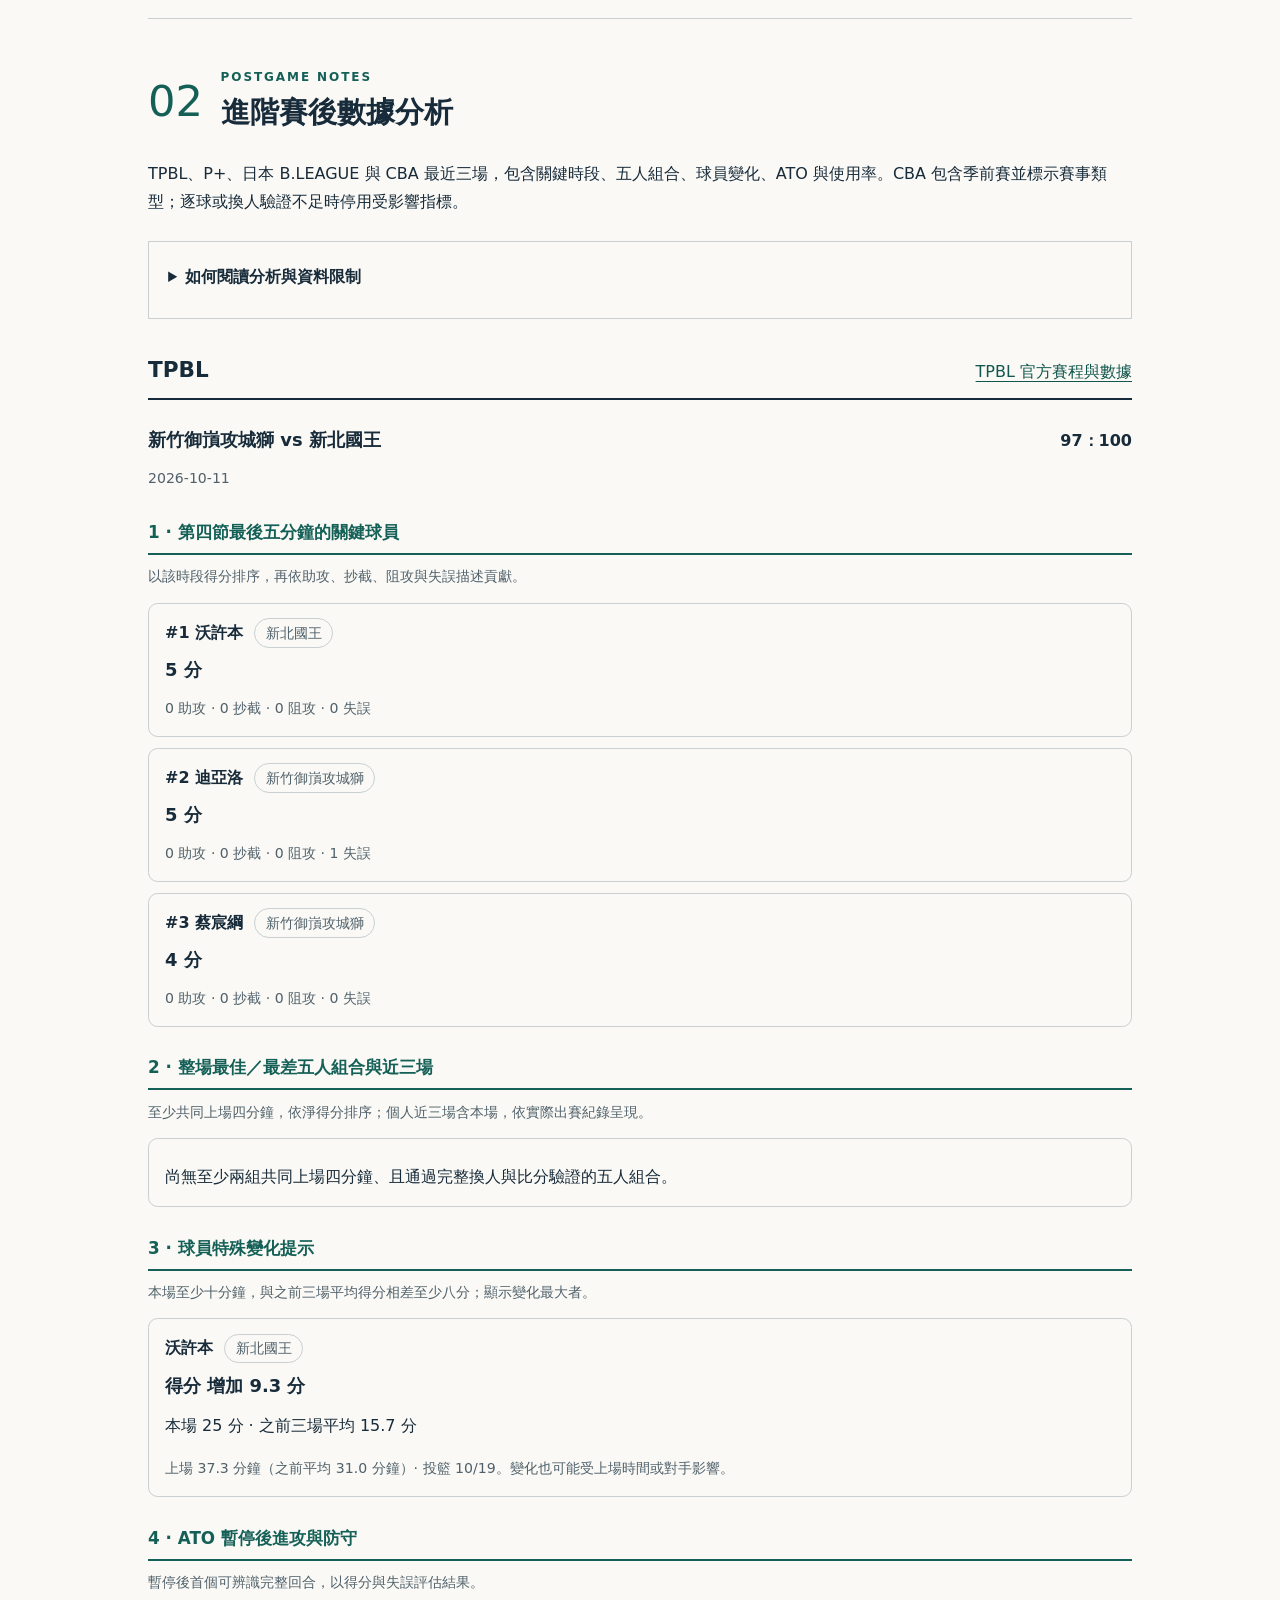
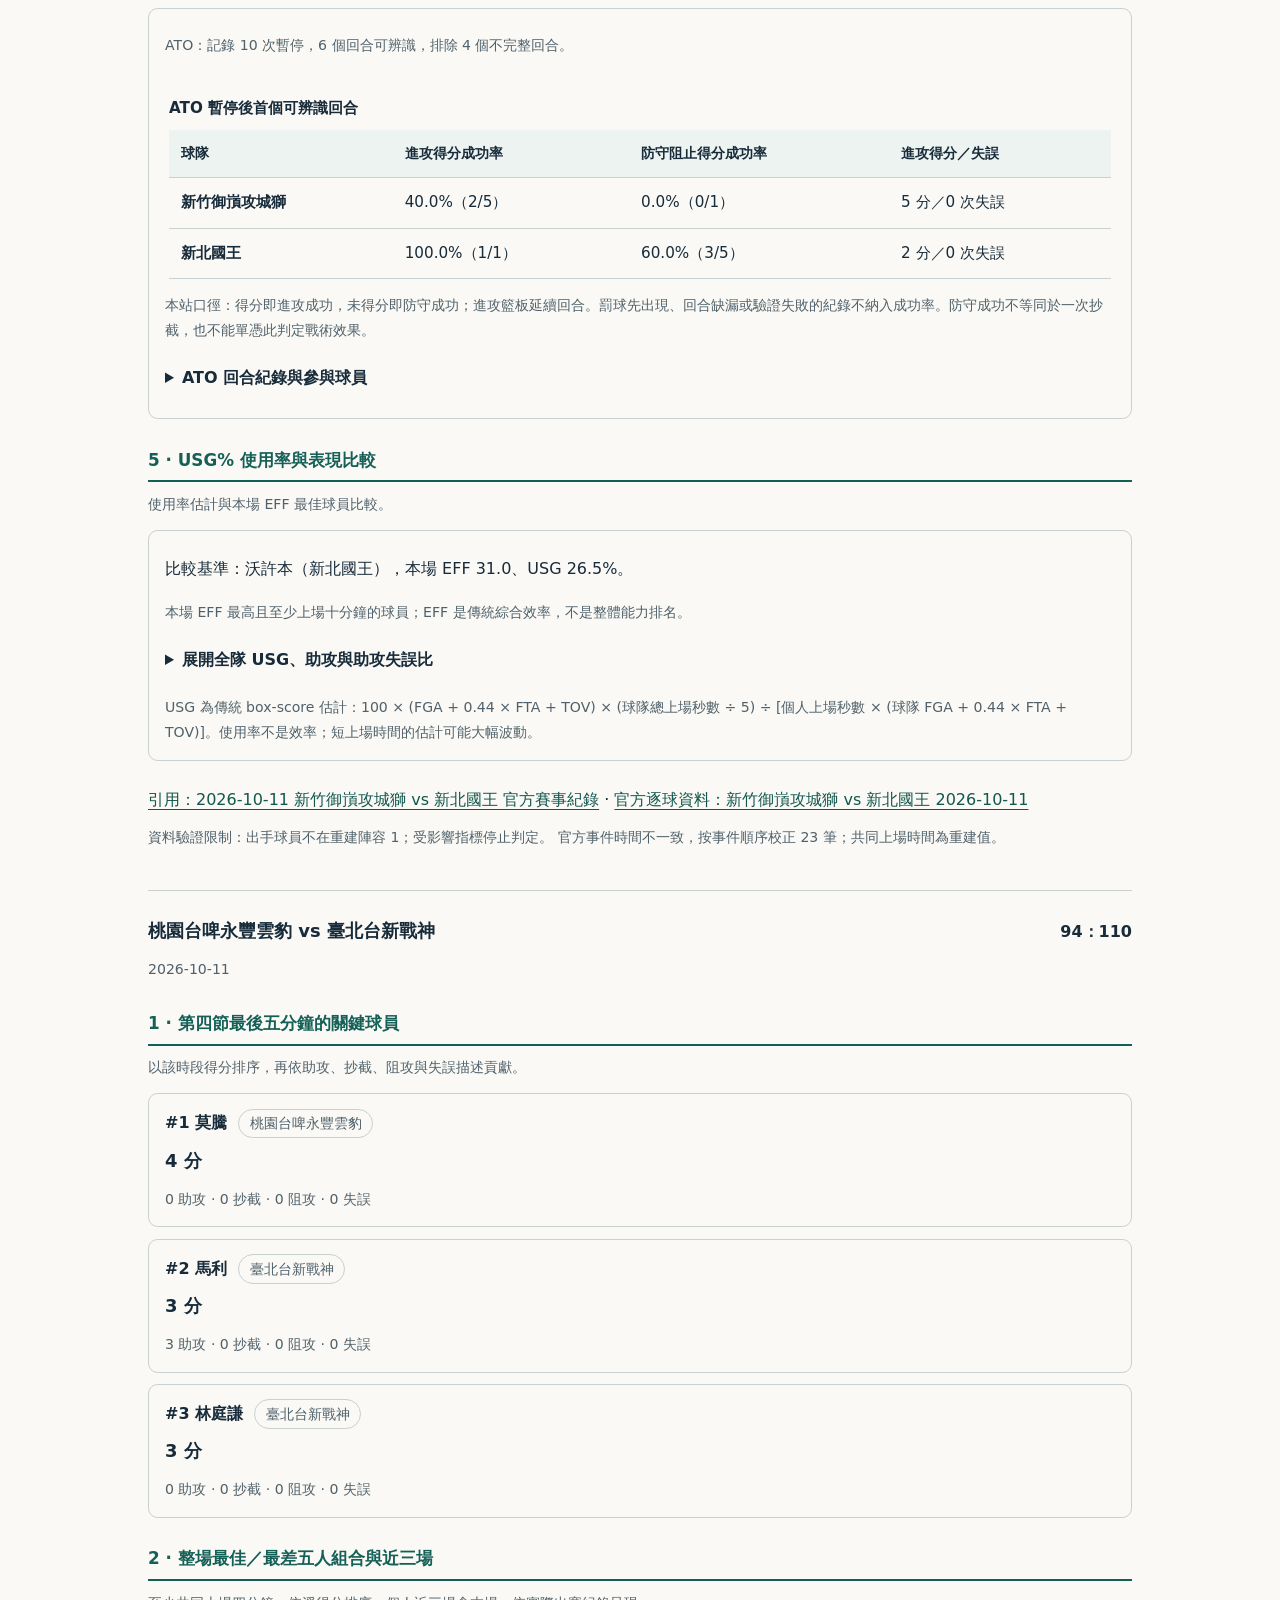
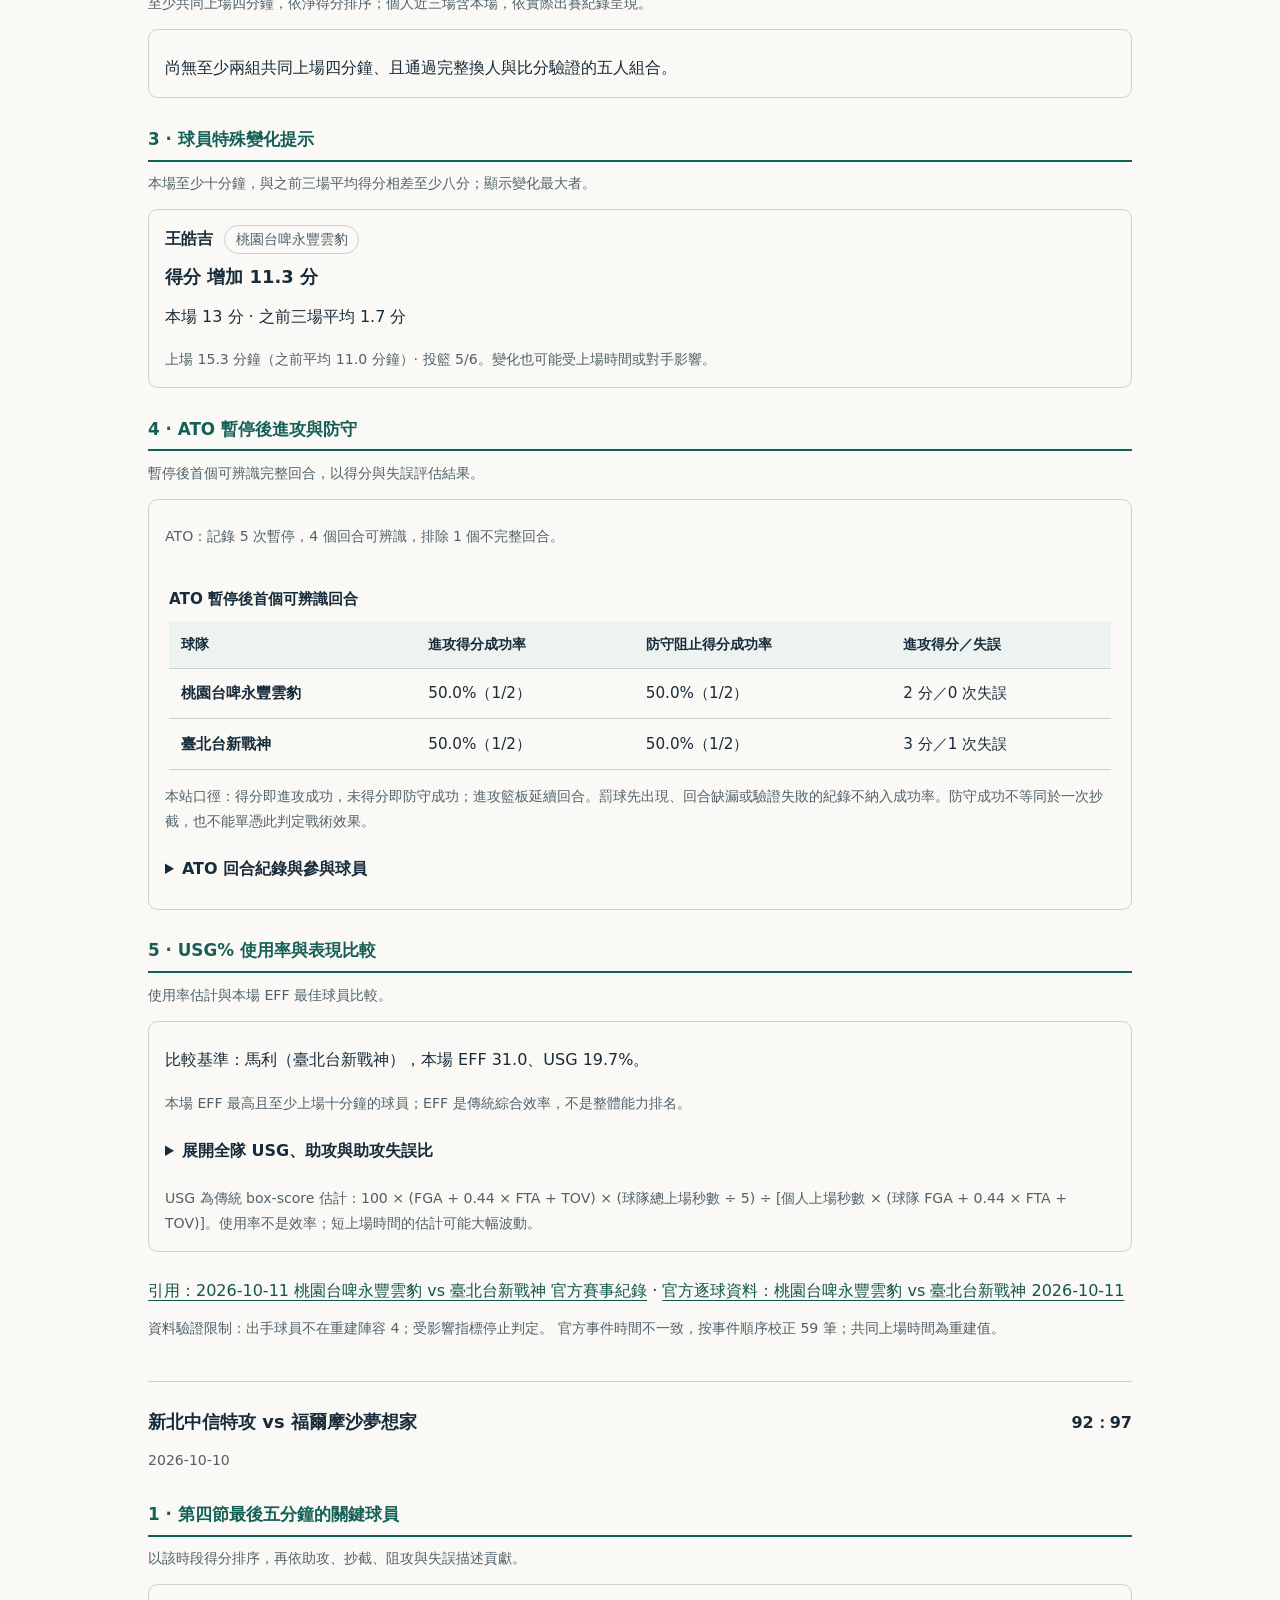
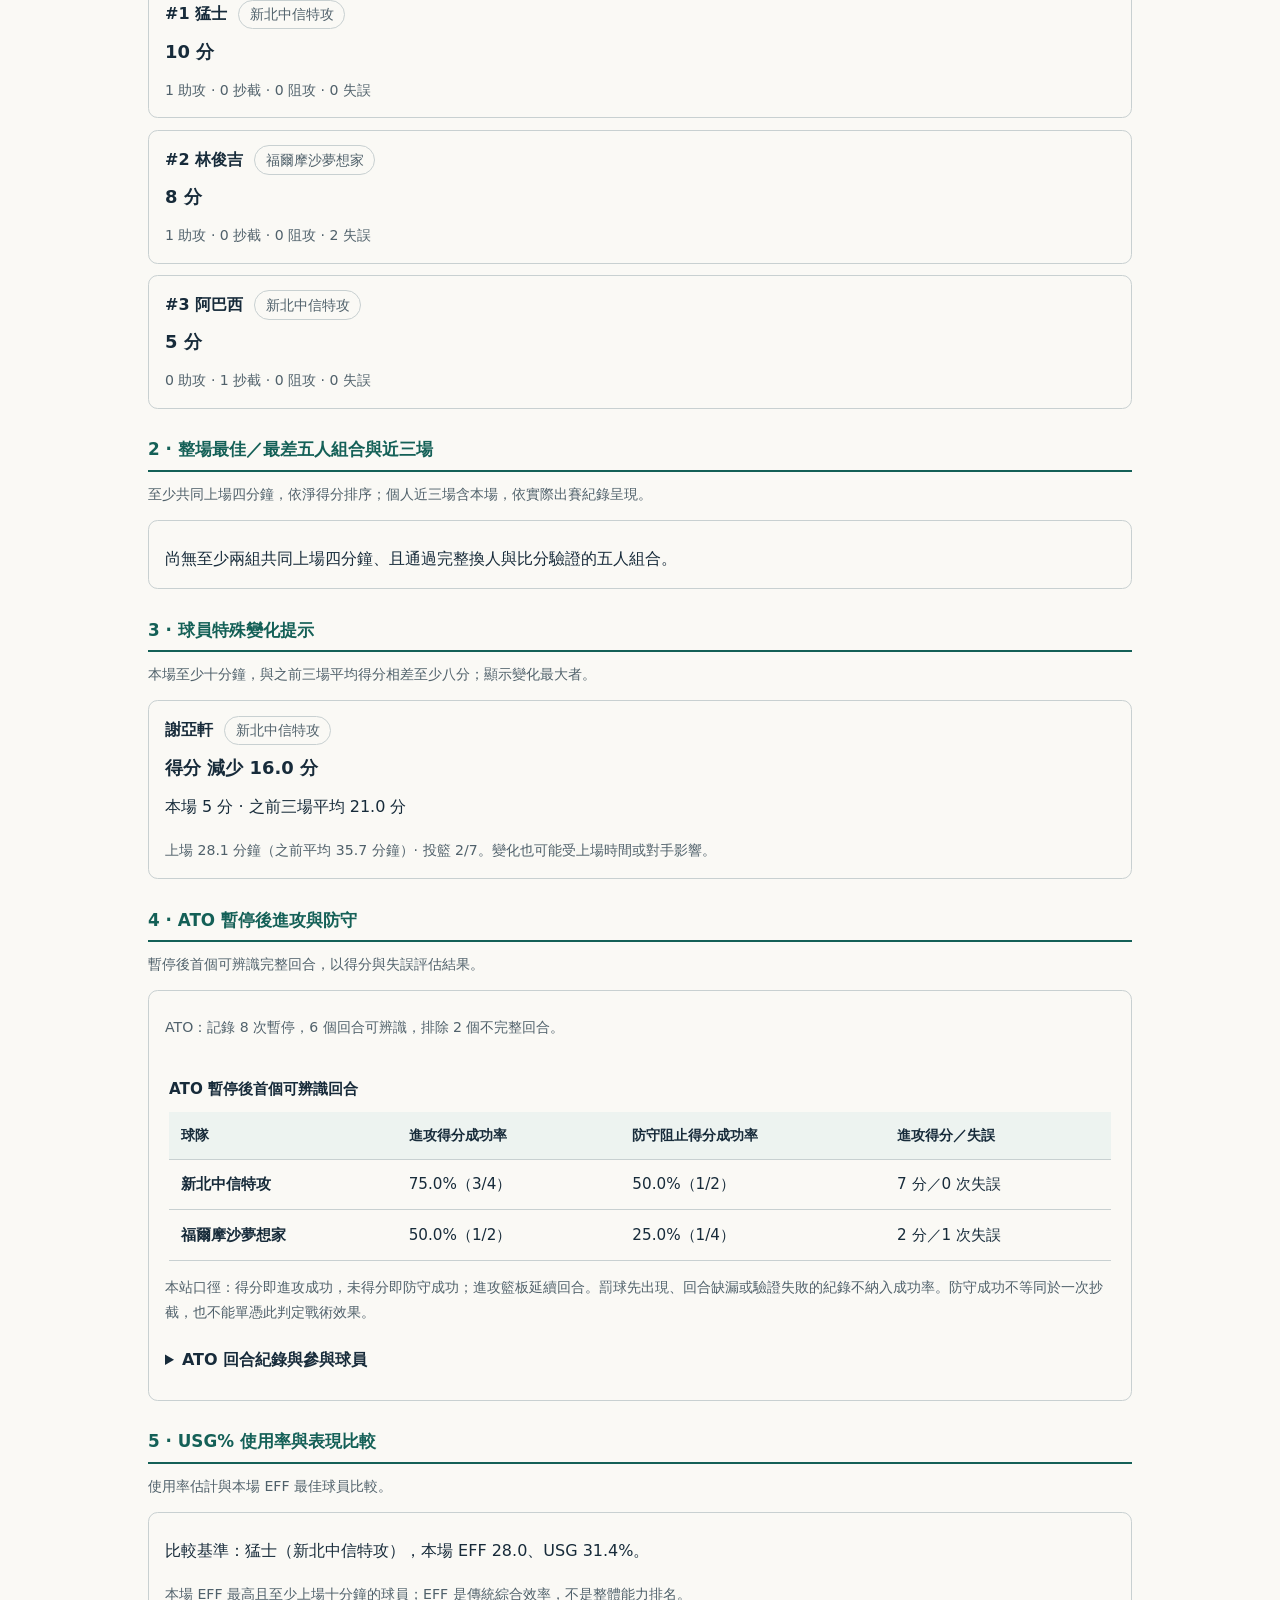
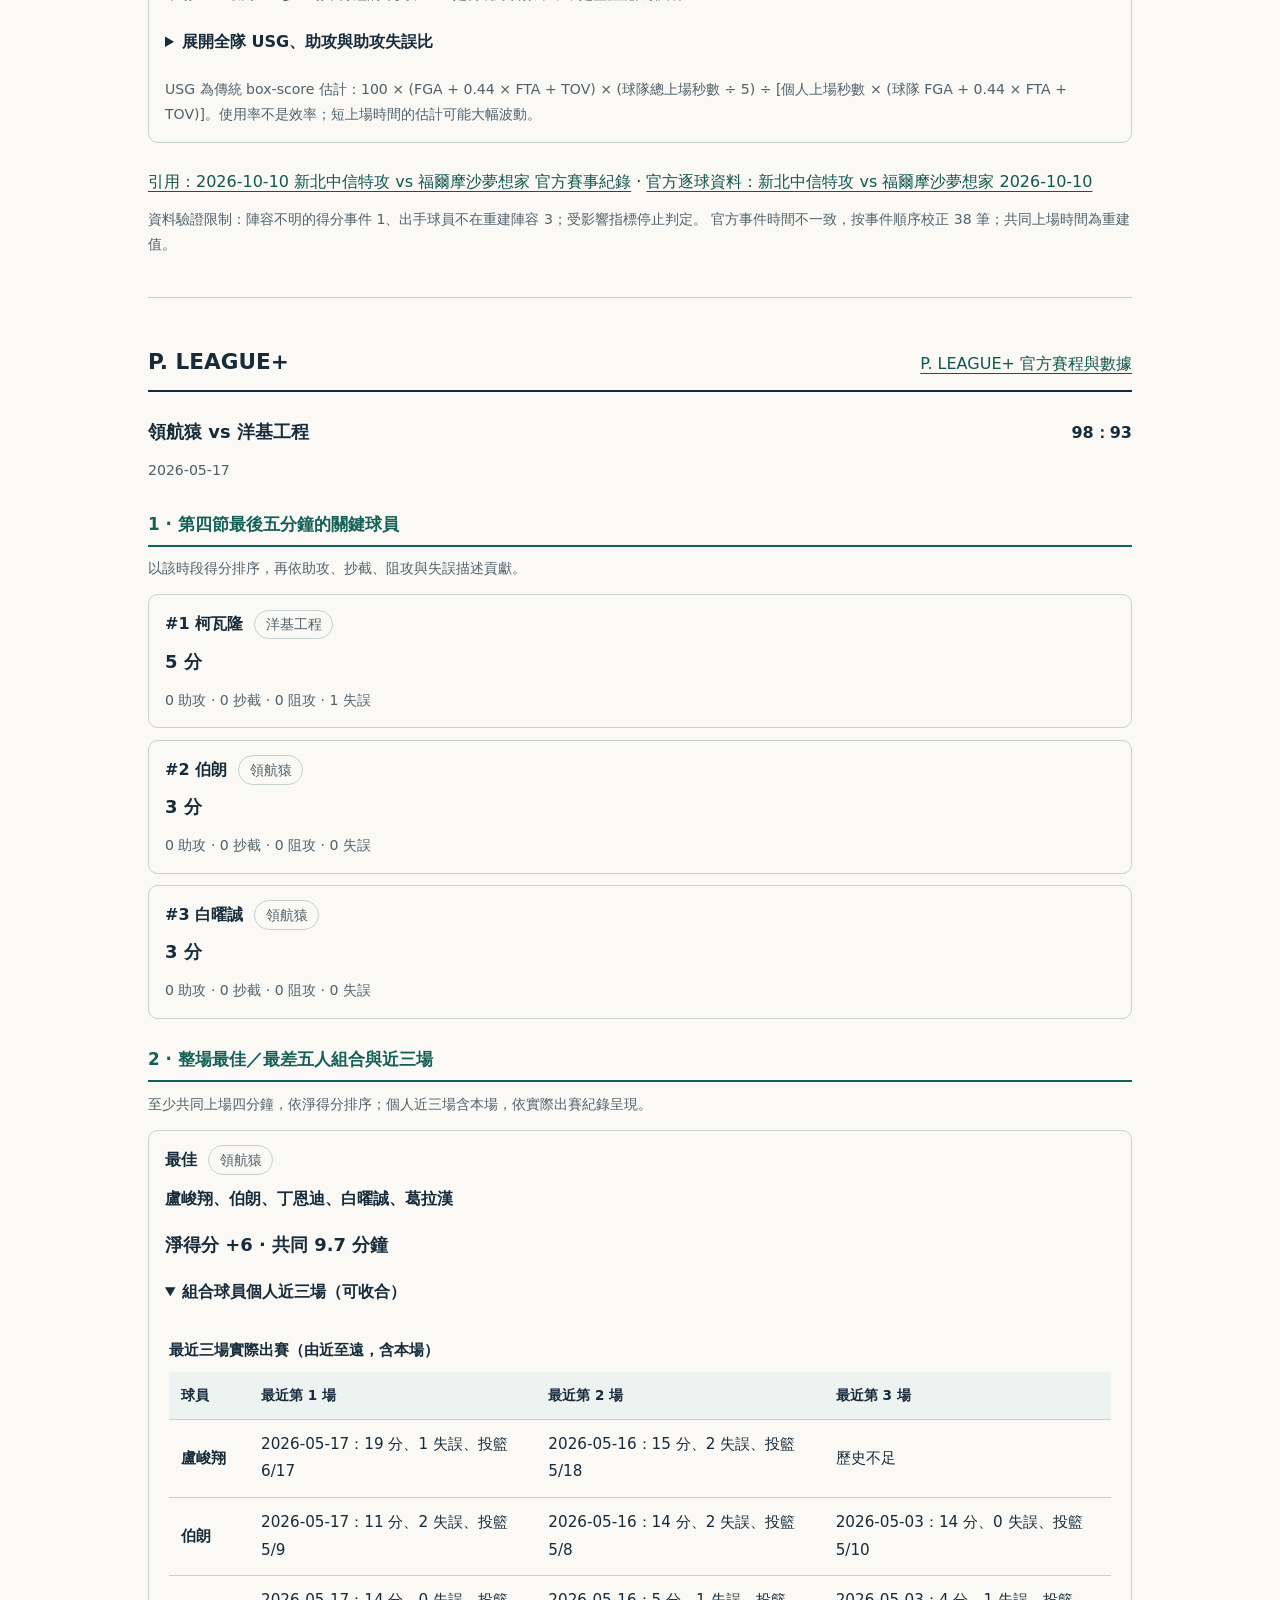
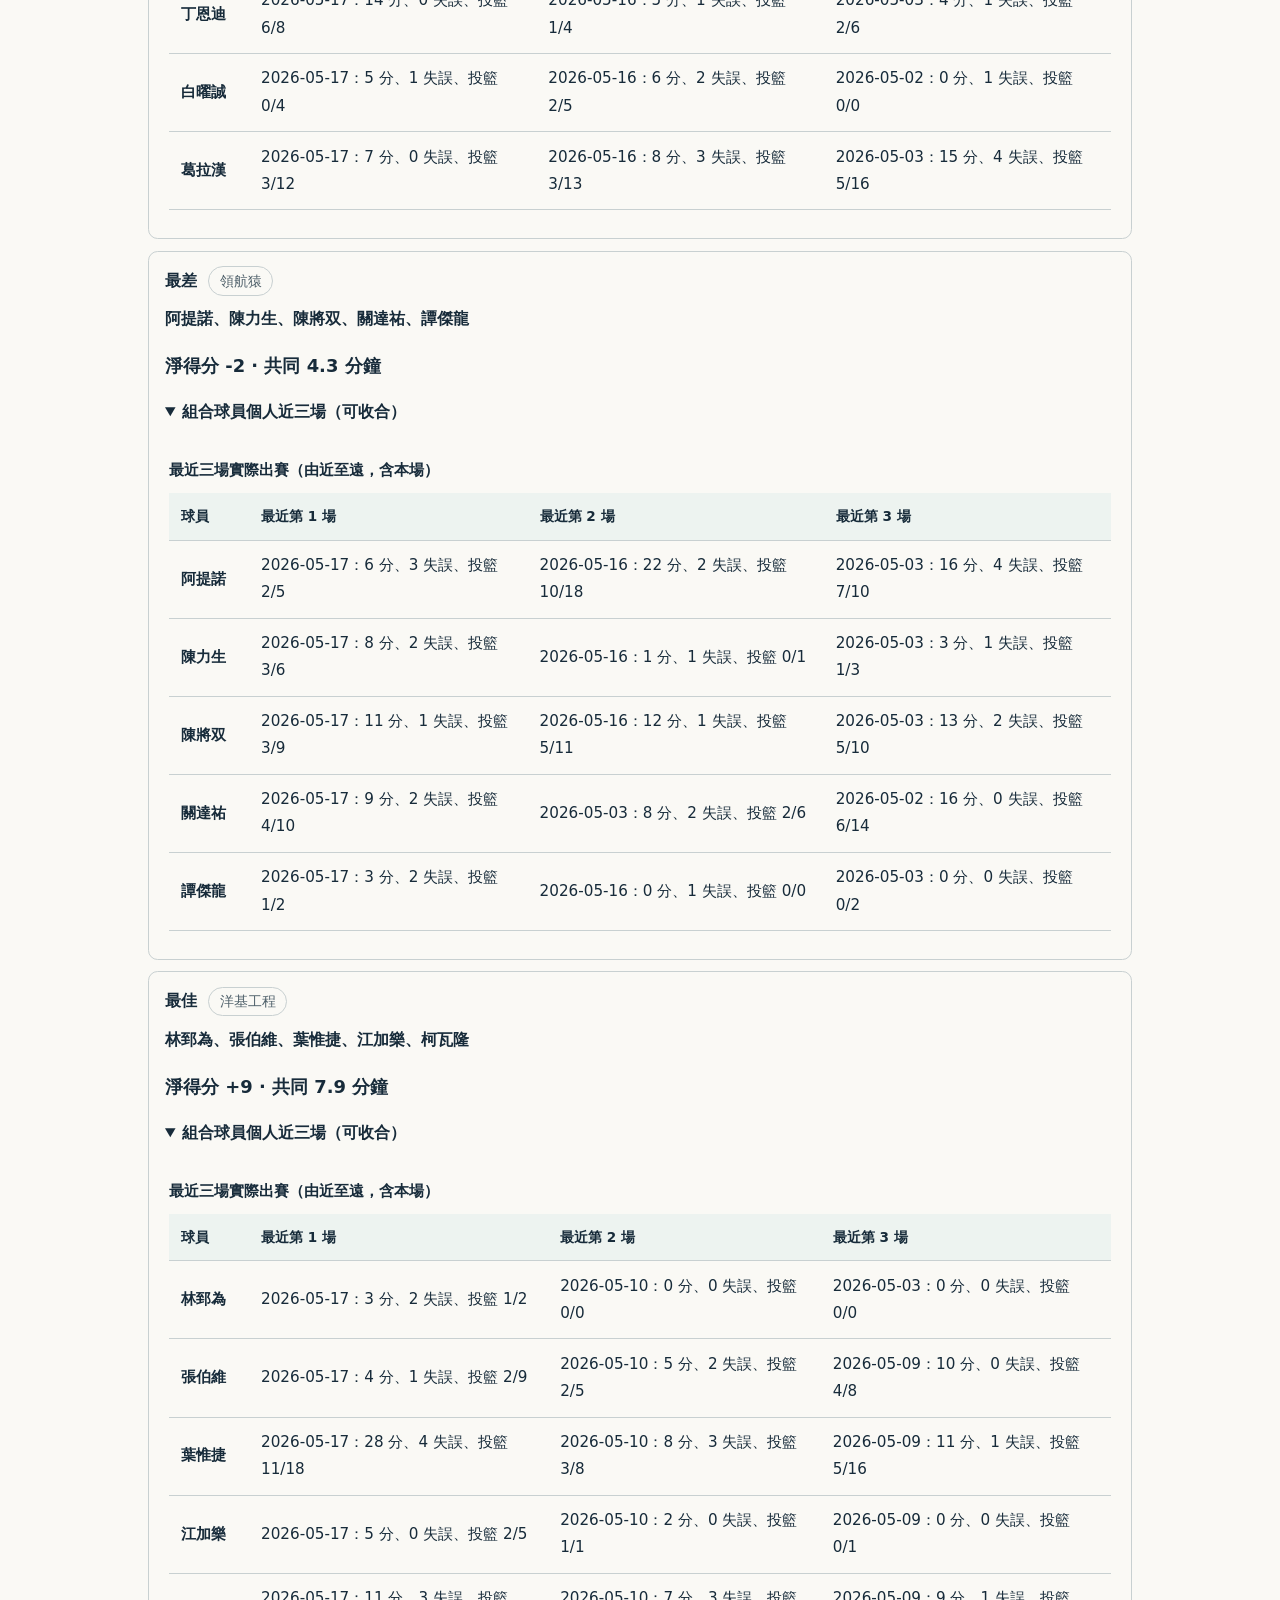
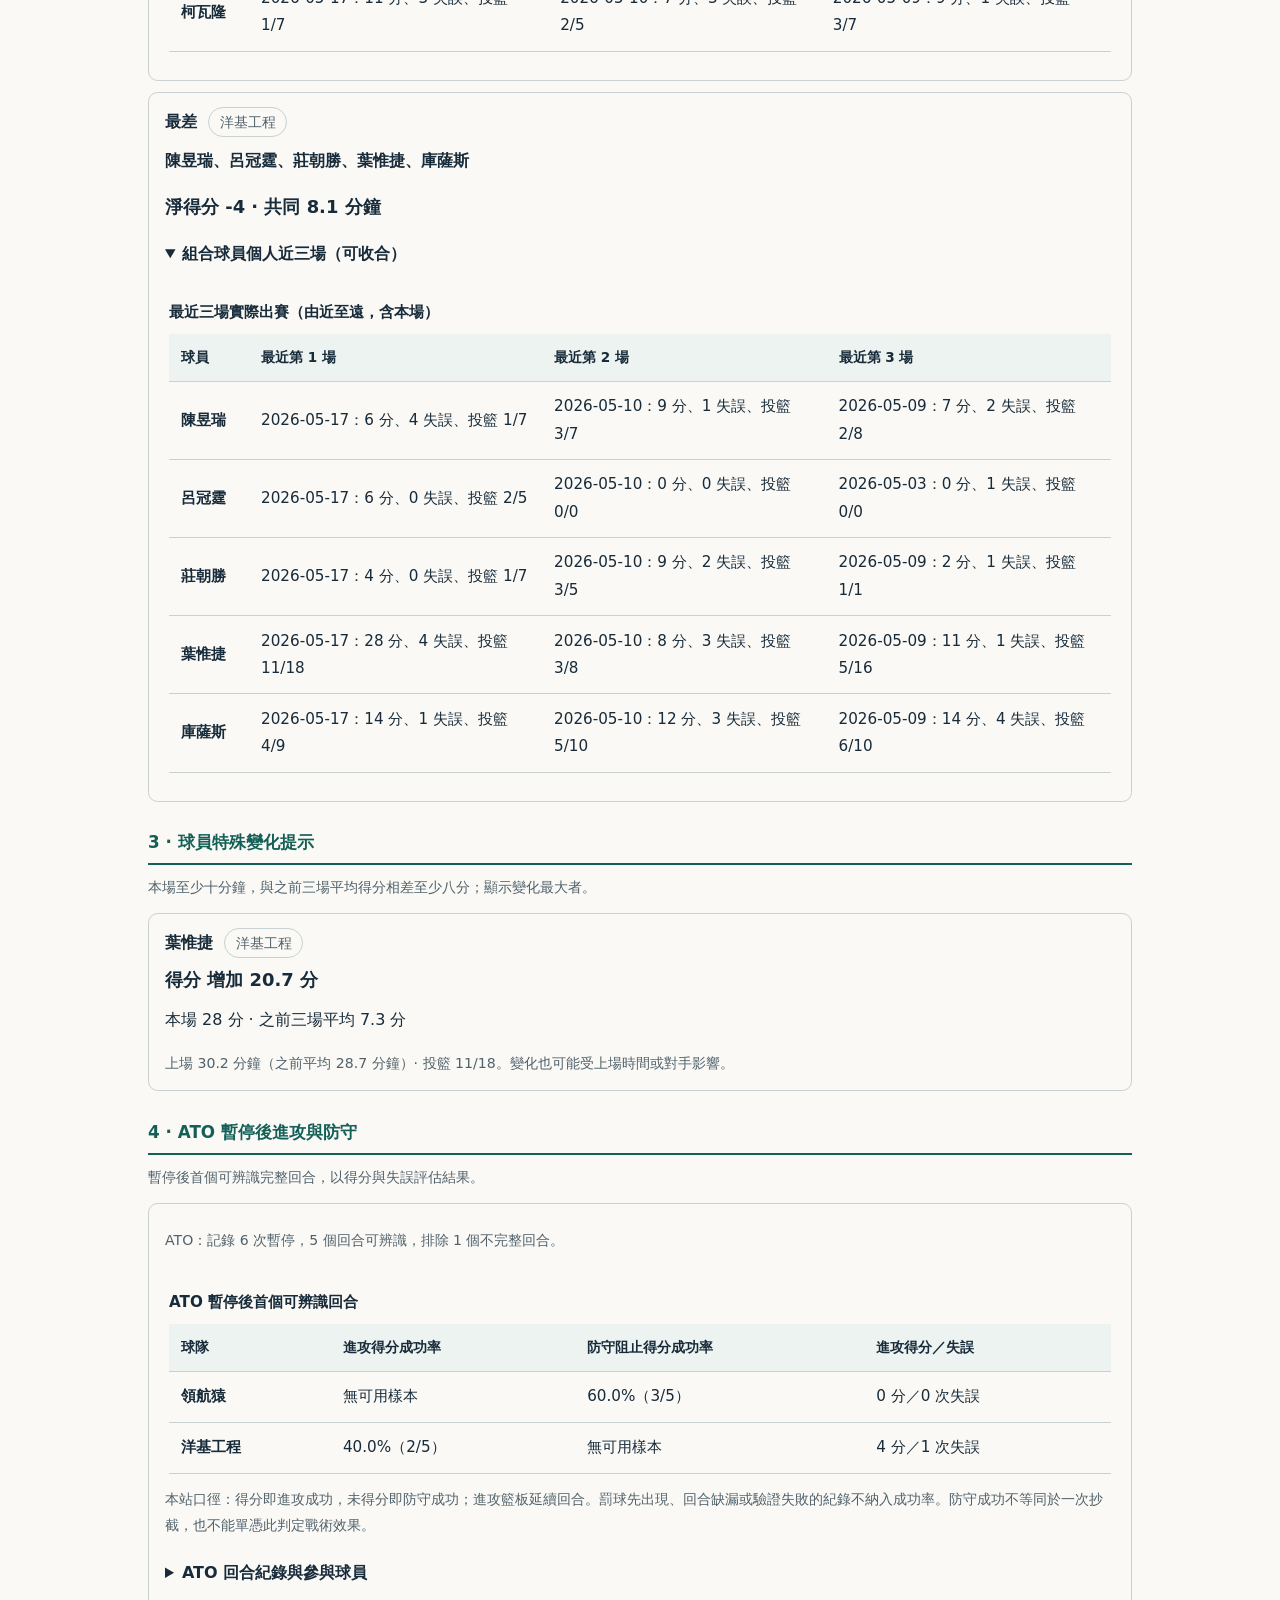
==== commit b6984699: "Add CBA analysis display and public response decoder dependency" ====
--- a/index.html
+++ b/index.html
@@ -6,10 +6,9 @@
 <main tabindex="-1" id="main"><div class="intro"><p class="eyebrow">ASIAN BASKETBALL · DAILY JOURNAL</p><h1>看比賽，也看見數據。</h1><p>從臺灣到日本，用官方紀錄讀懂亞洲籃球。</p><p id="updated" class="meta" role="status">正在讀取最近一次更新。</p><p id="stale" class="notice" hidden></p></div>
 <noscript><p class="notice">此網站的賽程與分析需要 JavaScript。你仍可使用以下官方來源連結查看資料。</p></noscript>
 <section id="games" aria-labelledby="games-title"><div class="section-heading"><span class="number" aria-hidden="true">01</span><div><p class="eyebrow">SCHEDULE & RESULTS</p><h2 id="games-title">賽程與戰報</h2></div></div><p>未來七天的賽程，以及最近五場已完賽紀錄。所有時間均為臺北時間（UTC+8）。</p><div id="game-content"><p>資料讀取中。</p></div><h3>亞洲賽事快訊</h3><p class="meta">官方新聞連結；來源沒有發布戰報時，保留官方賽事入口。</p><div id="news-content"></div></section>
-<section id="analysis" aria-labelledby="analysis-title"><div class="section-heading"><span class="number" aria-hidden="true">02</span><div><p class="eyebrow">POSTGAME NOTES</p><h2 id="analysis-title">進階賽後數據分析</h2></div></div><p>每個聯盟最近三場，包含關鍵時段、五人組合、球員變化、ATO 與使用率。</p><details class="method"><summary>如何閱讀分析與資料限制</summary><p>第四節最後五分鐘，以得分優先，再以助攻、抄截、阻攻與失誤描述貢獻。這是數據觀察，不能單憑它斷定戰術理解或防守責任。</p><p>五人組合以至少共同上場四分鐘的組合，按淨得分排序；並列時以共同時間較長者優先。短時間、小樣本與對手強度都會影響結果。「最佳／最差」只代表這個統計口徑。</p><p>個人變化比較本場與之前三場實際出賽平均；歷史不足時不做變化判斷。命中率同時列出出手數。資料未完整、比分對帳失敗或換人紀錄不足時，不產生可能誤導的組合結論。</p></details><div id="analysis-content"></div></section>
+<section id="analysis" aria-labelledby="analysis-title"><div class="section-heading"><span class="number" aria-hidden="true">02</span><div><p class="eyebrow">POSTGAME NOTES</p><h2 id="analysis-title">進階賽後數據分析</h2></div></div><p>TPBL、P+、日本 B.LEAGUE 與 CBA 最近三場，包含關鍵時段、五人組合、球員變化、ATO 與使用率。CBA 包含季前賽並標示賽事類型；逐球或換人驗證不足時停用受影響指標。</p><details class="method"><summary>如何閱讀分析與資料限制</summary><p>第四節最後五分鐘，以得分優先，再以助攻、抄截、阻攻與失誤描述貢獻。這是數據觀察，不能單憑它斷定戰術理解或防守責任。</p><p>五人組合以至少共同上場四分鐘的組合，按淨得分排序；並列時以共同時間較長者優先。短時間、小樣本與對手強度都會影響結果。「最佳／最差」只代表這個統計口徑。</p><p>個人變化比較本場與之前三場實際出賽平均；歷史不足時不做變化判斷。命中率同時列出出手數。資料未完整、比分對帳失敗或換人紀錄不足時，不產生可能誤導的組合結論。</p></details><div id="analysis-content"></div></section>
 <section id="leagues" aria-labelledby="leagues-title"><div class="section-heading"><span class="number" aria-hidden="true">03</span><div><p class="eyebrow">LEAGUE GUIDE</p><h2 id="leagues-title">亞洲聯盟簡介</h2></div></div><div id="league-content"></div></section>
 <section id="insight" aria-labelledby="insight-title"><div class="section-heading"><span class="number" aria-hidden="true">04</span><div><p class="eyebrow">A PERSONAL PERSPECTIVE</p><h2 id="insight-title">推動籃球數據研究</h2></div></div><ul class="article-list"><li><a href="basketball-analytics-handbook.html">籃球空間表現分析與演算模型：進階術語與數學定義手冊</a></li></ul></section>
 <section id="rules" aria-labelledby="rules-title"><div class="section-heading"><span class="number" aria-hidden="true">05</span><div><p class="eyebrow">RULES & GLOSSARY</p><h2 id="rules-title">籃球規則與字彙集</h2></div></div><h3>規則文件下載</h3><ul class="download-list"><li><a href="downloads/fiba-2024-official-interpretations-ctba.pdf" download="2024年國際籃球規則官方解釋.pdf">2024 年國際籃球規則官方解釋（PDF，6.21 MiB）</a><p class="meta">使用者提供的中華民國籃球協會版本，檔案日期 2024-10-01。原檔含重點標示，點擊可下載。此為 2024 年版本。</p></li></ul><h3>數據字彙</h3><dl class="glossary"><dt>ATO · After Time Out</dt><dd>暫停後的進攻。本站只評估逐球可辨識的首個完整回合，列出得分、失誤與可識別的終結者；不把暫停後所有進攻都歸入 ATO。</dd><dt>USG% · Usage Percentage</dt><dd>使用率：依出手、罰球、失誤與上場時間估算球員終結進攻的份額。使用率高不代表效率高。</dd><dt>AST/TO · 助攻失誤比</dt><dd>助攻除以失誤。零失誤時不以無限大參與排名，而顯示實際助攻與失誤數。</dd><dt>Potential Assists · 潛在助攻</dt><dd>給隊友後形成出手的傳球，包含未命中；需有傳球與出手連結紀錄。</dd><dt>Passes Made / Received · 傳出／接球次數</dt><dd>進攻端傳球參與度；一般逐球紀錄沒有完整傳球追蹤，無法以助攻反推。</dd><dt>Secondary Assists · 次級助攻</dt><dd>促成助攻的前一個傳球；需要連續傳球鏈紀錄。</dd><dt>VORP · Value Over Replacement Player</dt><dd>結合 BPM 與參與球權量的替換球員價值。需有適用該聯盟的模型與替補基準；不是單場正負值。</dd></dl><p class="meta">指標參考：<a href="https://www.nba.com/stats/help/glossary">NBA 數據字典</a>、<a href="https://www.basketball-reference.com/about/glossary.html">Basketball-Reference 使用率說明</a>、<a href="https://www.basketball-reference.com/about/bpm2.html">BPM／VORP 方法</a>。NBA 追蹤指標定義作為研究參考，不代表亞洲聯盟有提供相同資料。</p></section>
 <section id="about" aria-labelledby="about-title"><p class="eyebrow">關於我</p><h2 id="about-title">你好，我是凸肚男。</h2><p>聯繫郵箱：<a href="mailto:tzesmann@gmail.com">tzesmann@gmail.com</a></p></section>
 </main><footer><p>凸肚男 · 專注亞洲籃球觀察</p><ul aria-label="預留社群媒體位置"><li>FB <span>尚未設定</span></li><li>YT <span>尚未設定</span></li><li>TK <span>尚未設定</span></li><li>微博 <span>尚未設定</span></li><li>抖音 <span>尚未設定</span></li></ul><p class="meta">獨立籃球觀察網站。數據來源與權利歸各聯盟及賽事主辦單位。本站提供引用連結與擷取時間。</p><p><a href="https://tpbl.basketball/">TPBL 官網</a> · <a href="https://pleagueofficial.com/">P+ 官網</a> · <a href="https://www.bleague.jp/">B.LEAGUE 官網</a></p><details id="accessibility"><summary>無障礙說明與聯繫</summary><p>本站以 <a href="https://www.w3.org/TR/WCAG22/">WCAG 2.2 AA</a> 為設計與檢測目標，提供鍵盤操作、字級與對比設定，以及可暫停、停止的朗讀功能。</p><p>桌面閱讀設定以一列呈現；窄螢幕或放大文字時自動換行。數據表格保留欄列關係，可在表格區域水平捲動。</p><p>若遇到閱讀或操作問題，請來信 <a href="mailto:tzesmann@gmail.com">tzesmann@gmail.com</a>，附上頁面網址、瀏覽器與遇到的問題。</p><p class="meta">最近檢測：2026 年 10 月 8 日。首頁與研究文章已進行自動檢測及鍵盤、放大與重排測試；尚未完成真人螢幕閱讀器驗收。2024 年規則下載 PDF 為原始文件，其標籤與閱讀順序另待檢查，不在本次 HTML 檢測範圍。</p></details></footer></body></html>
-
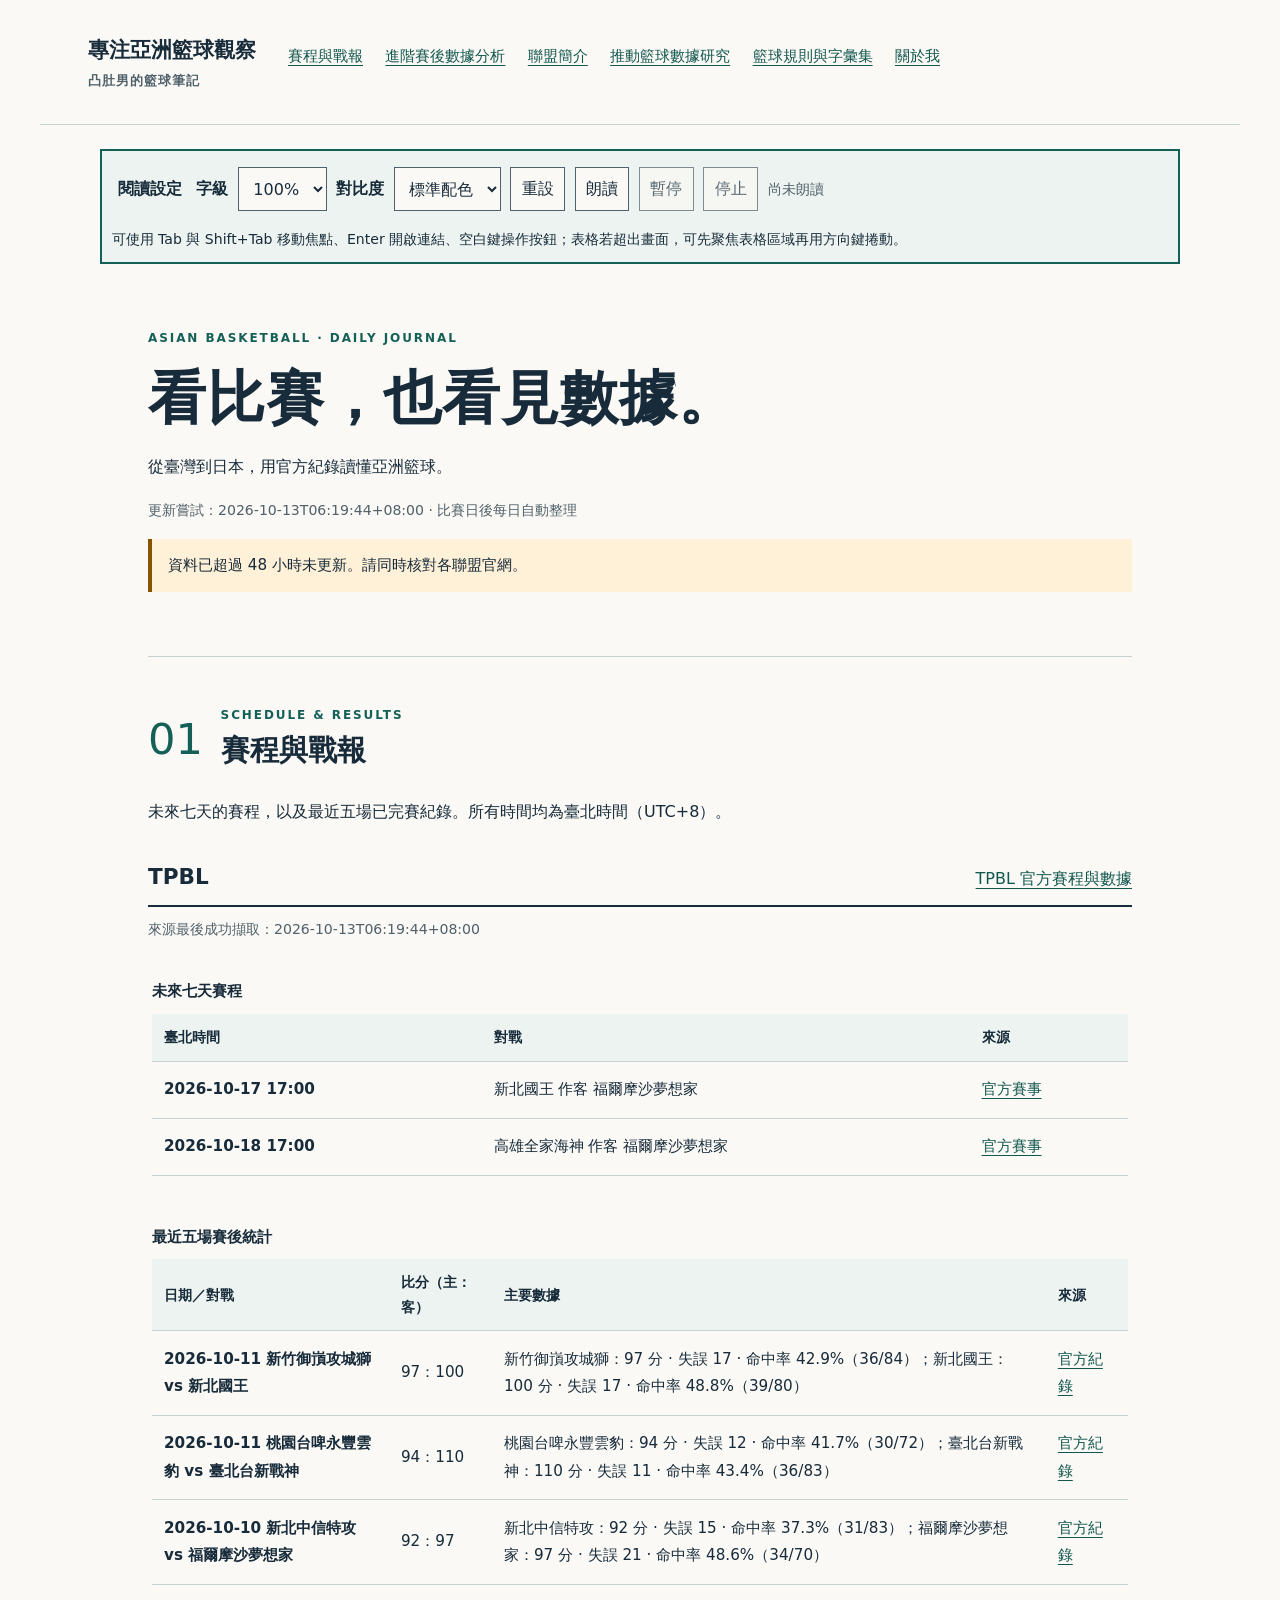
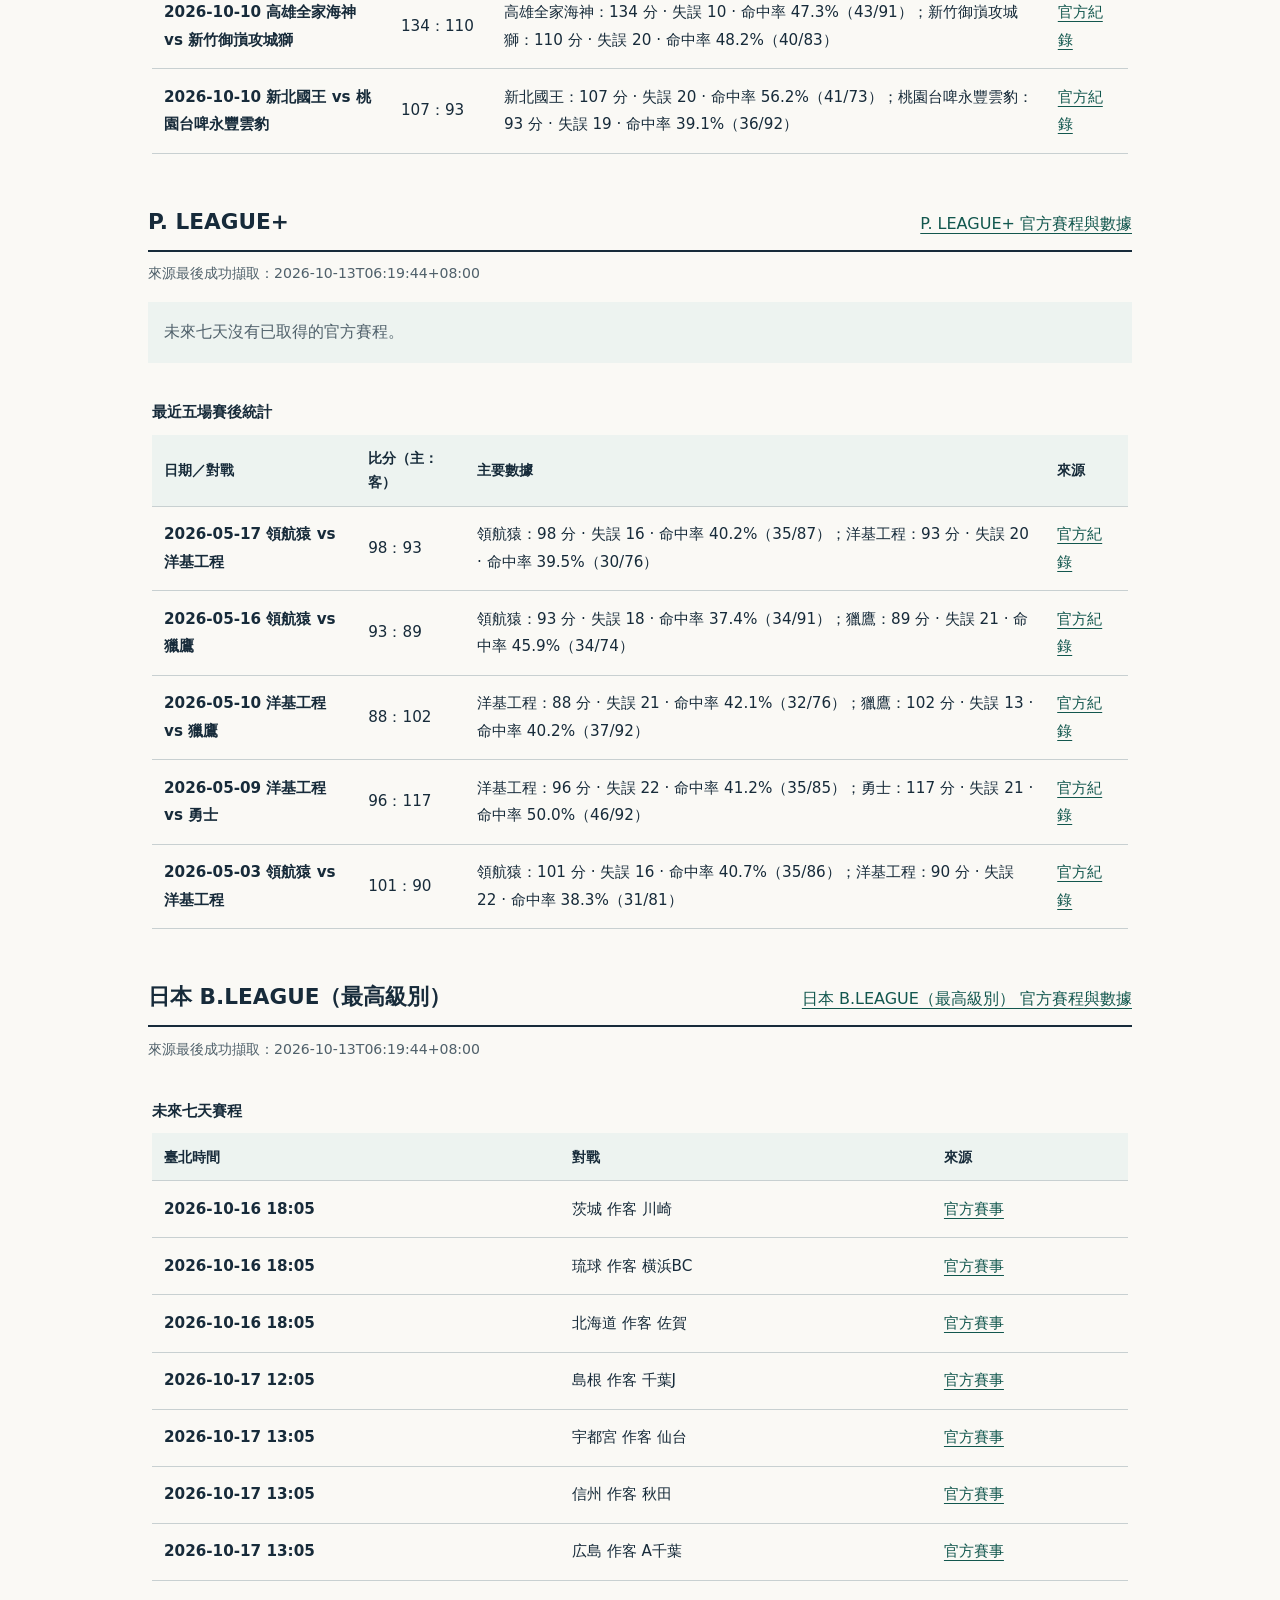
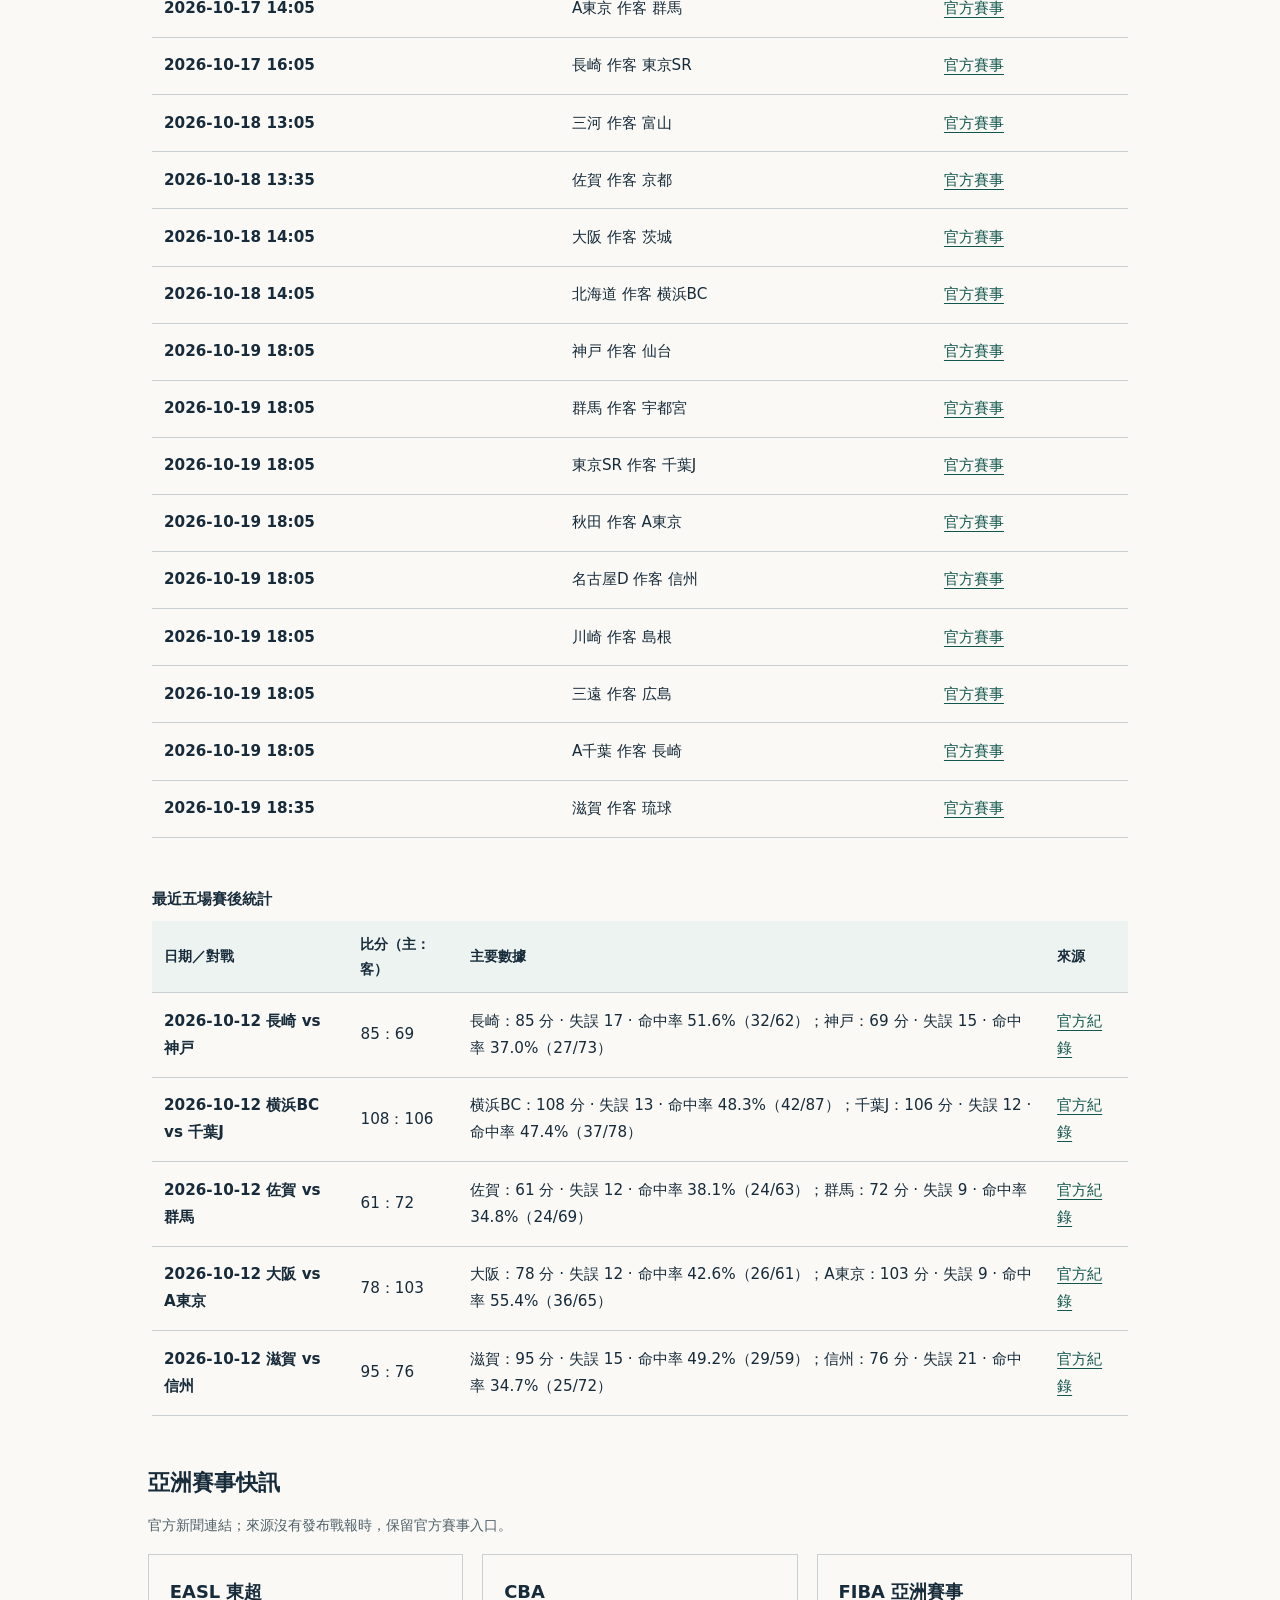
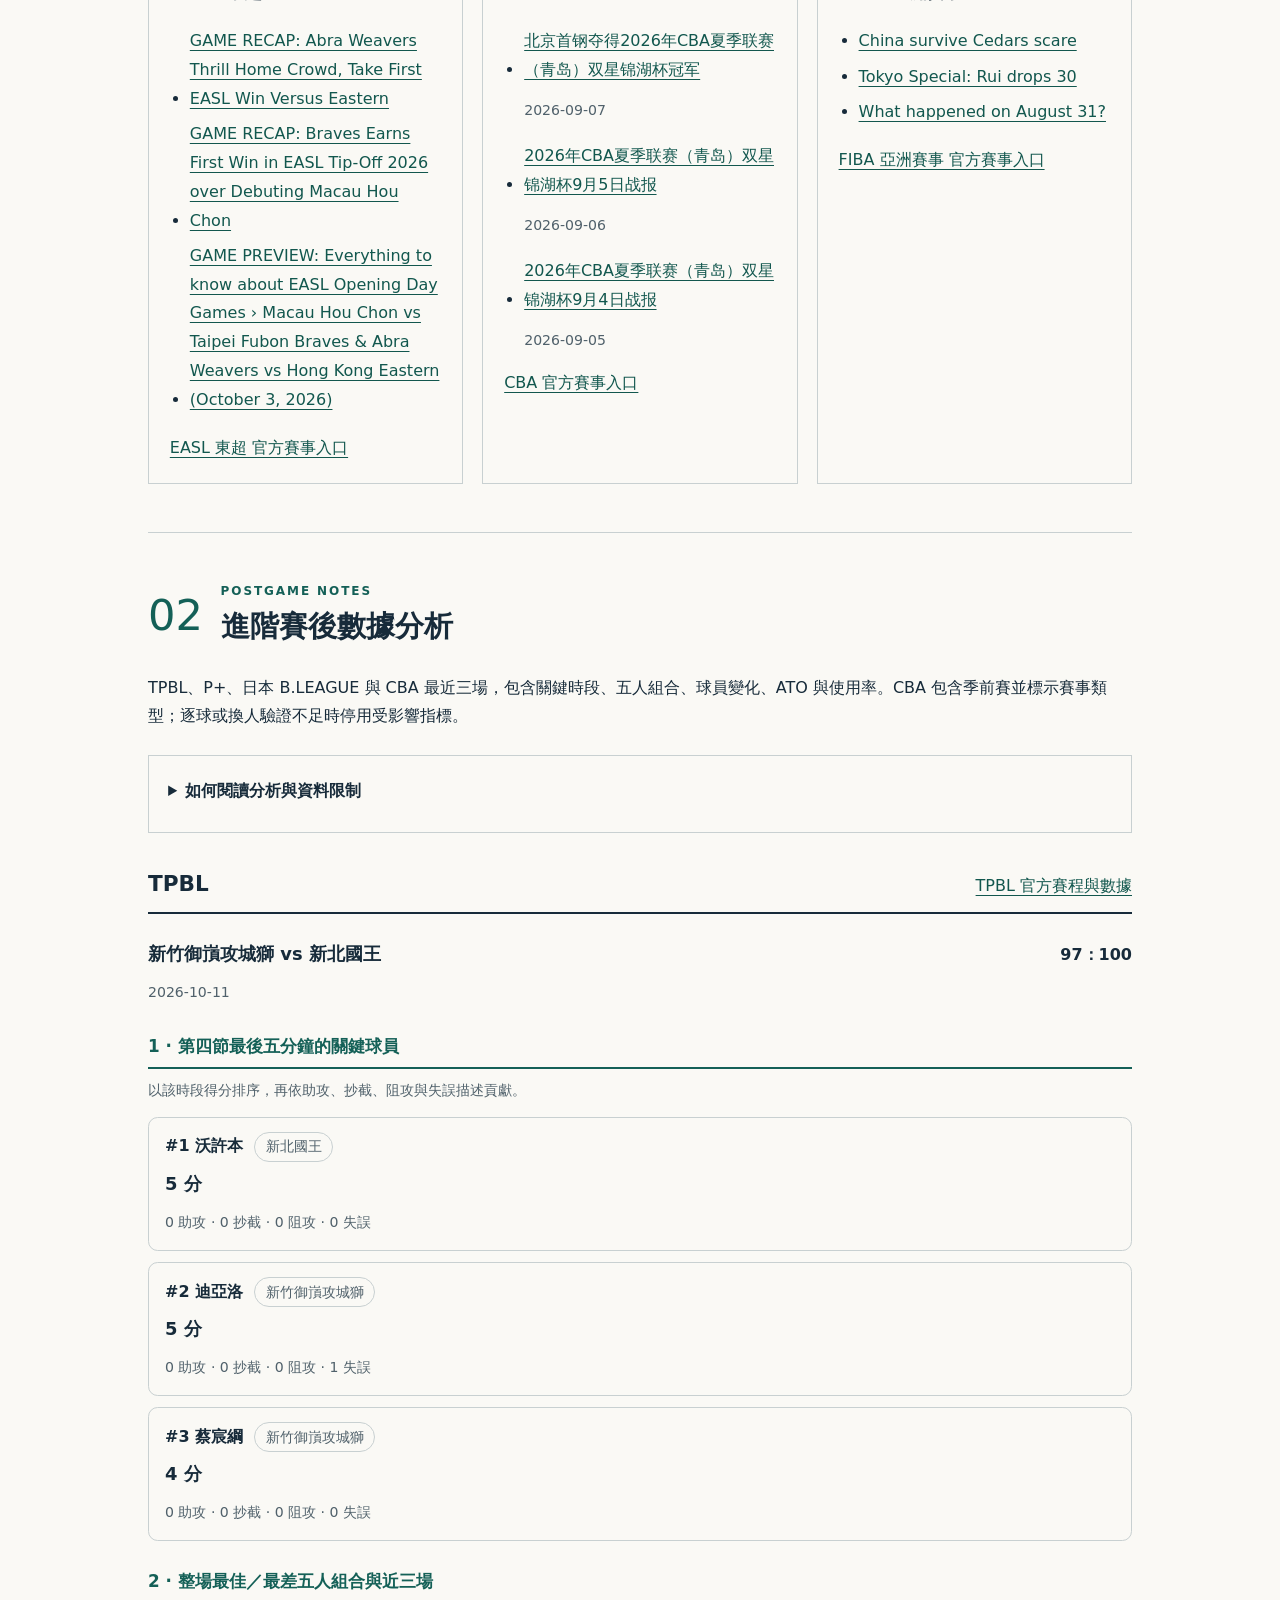
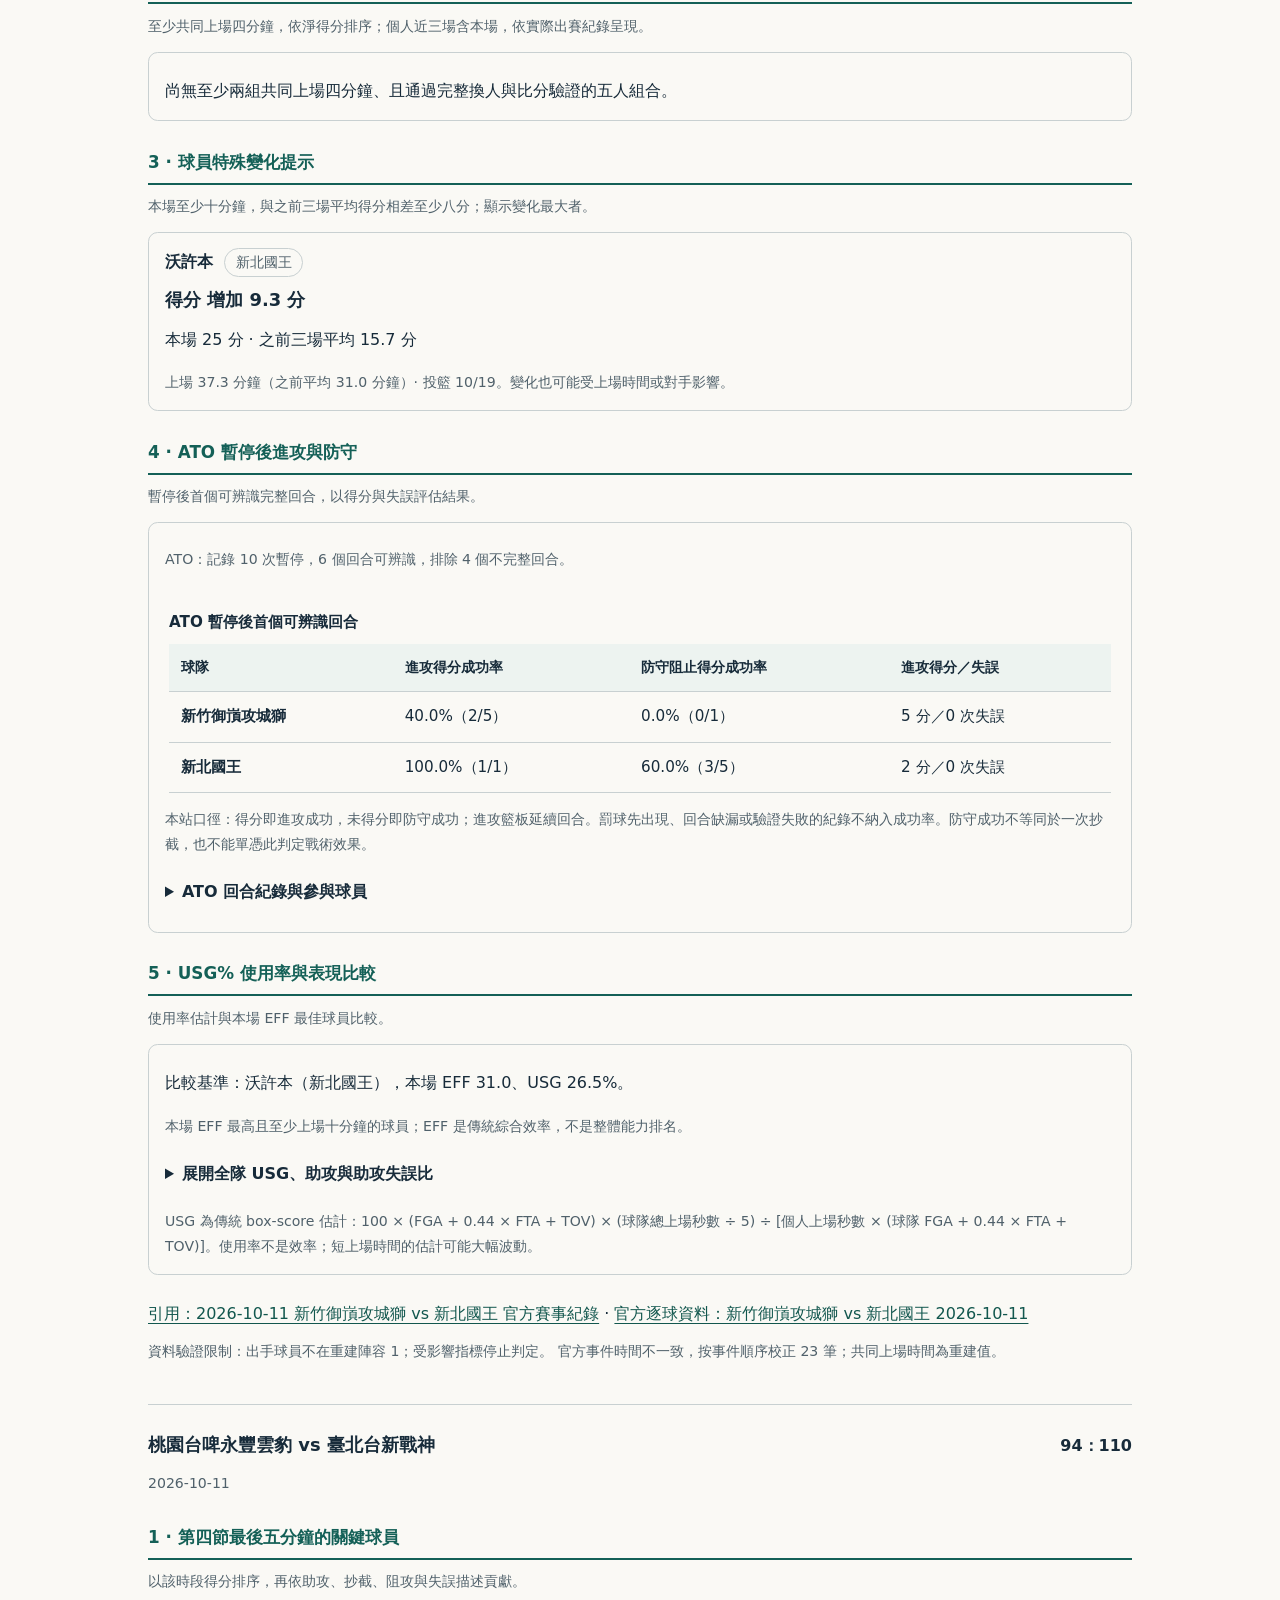
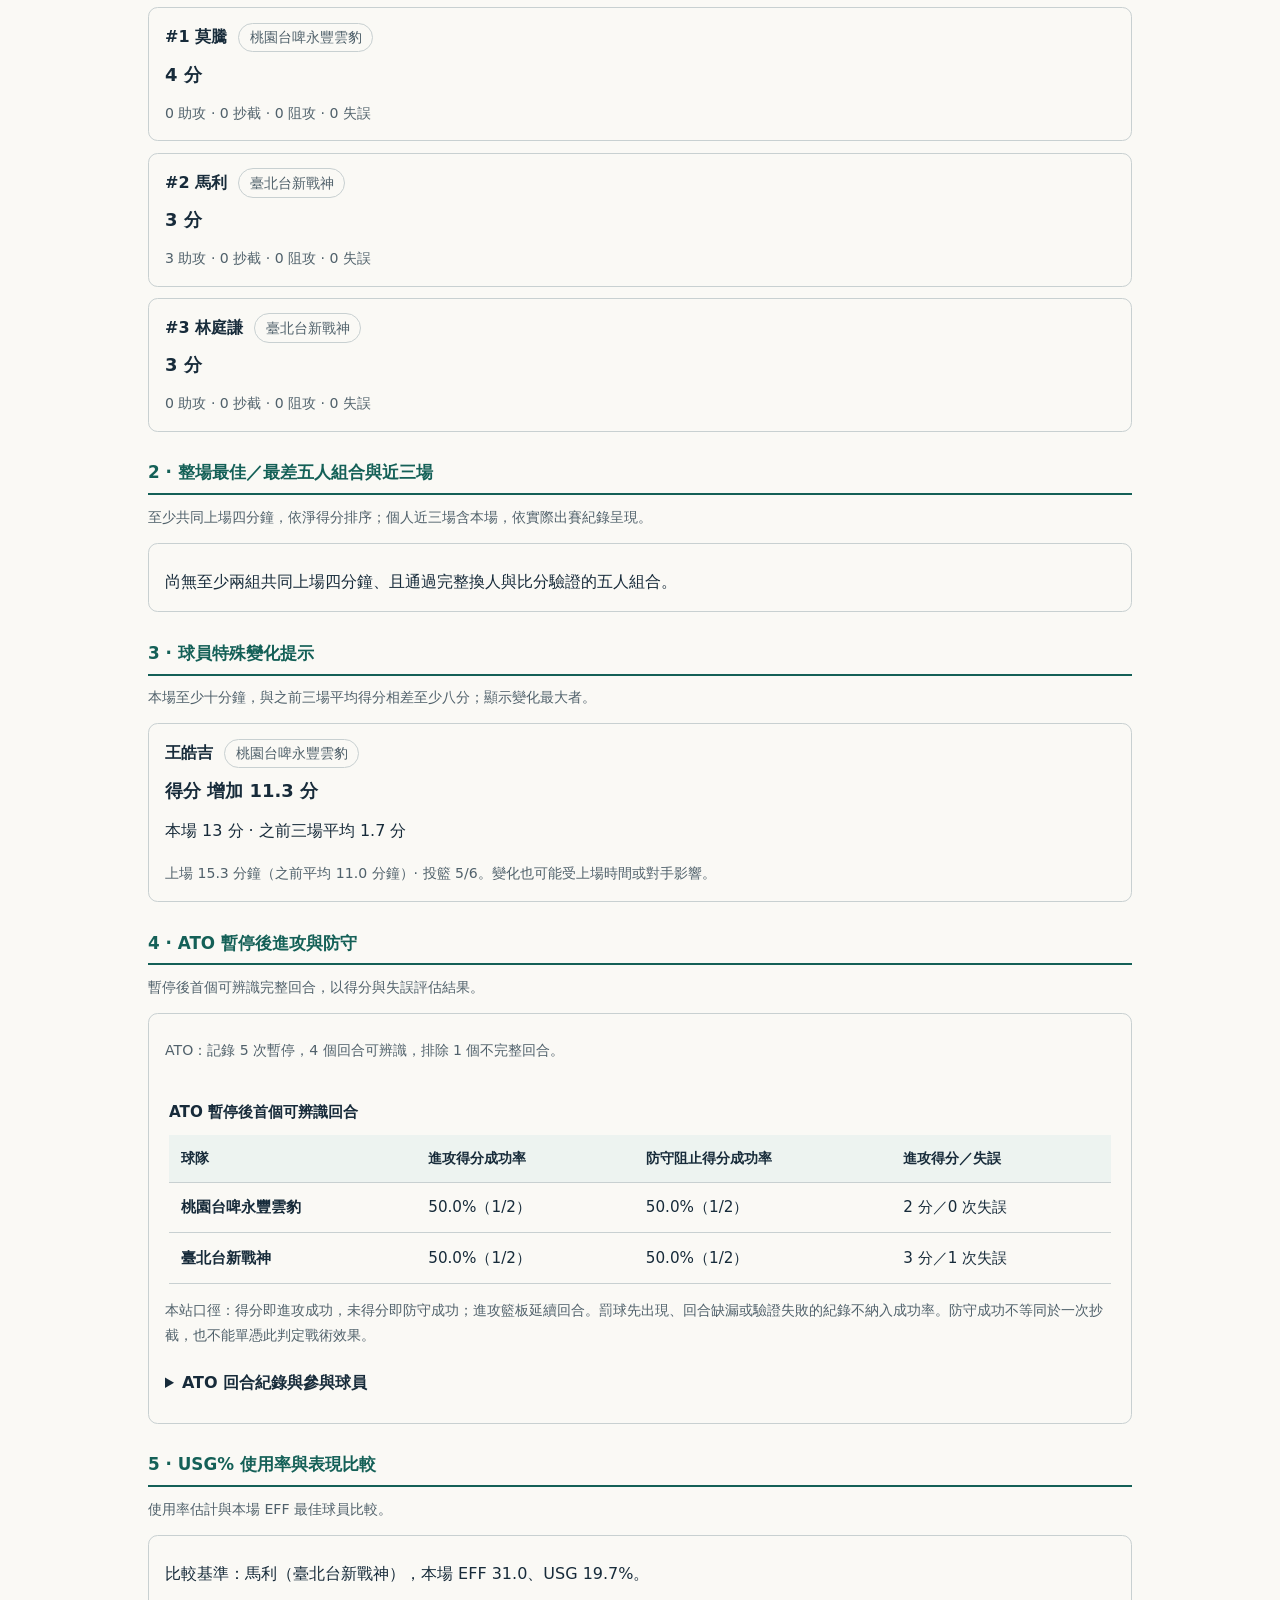
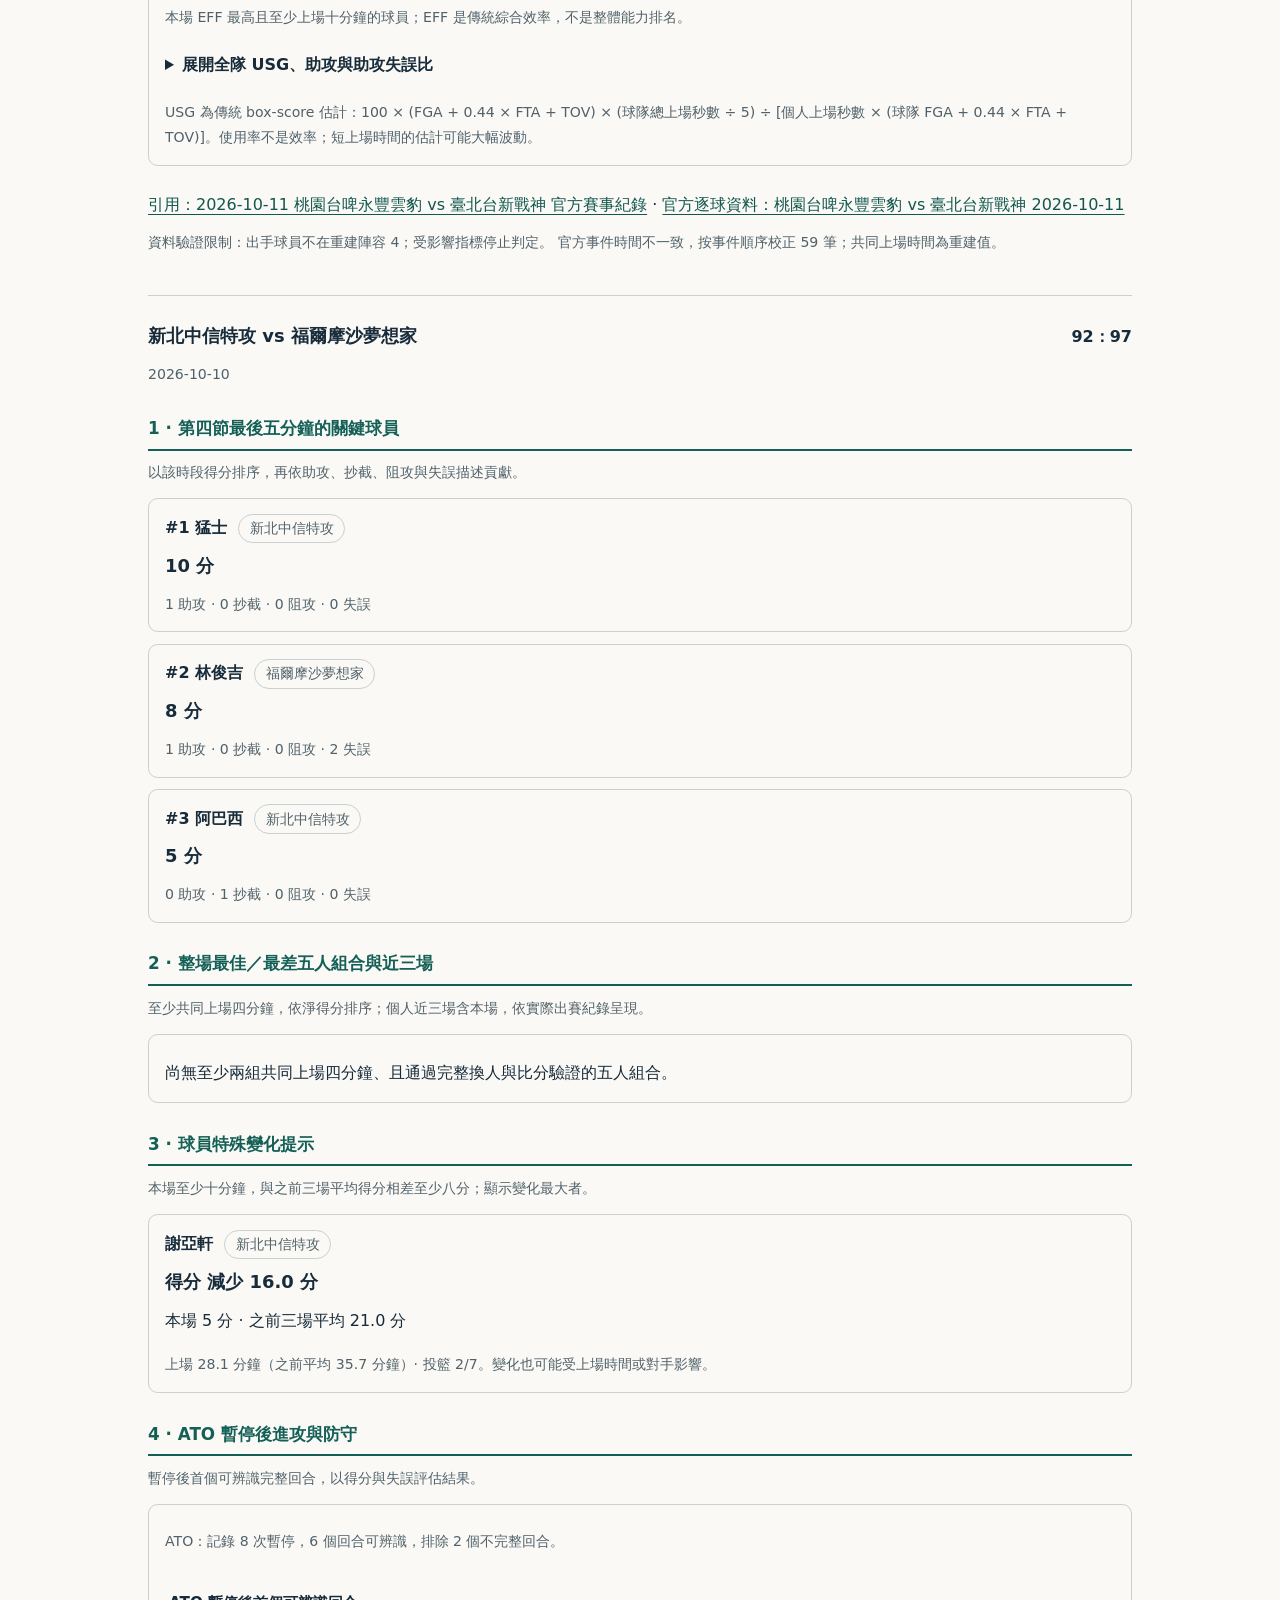
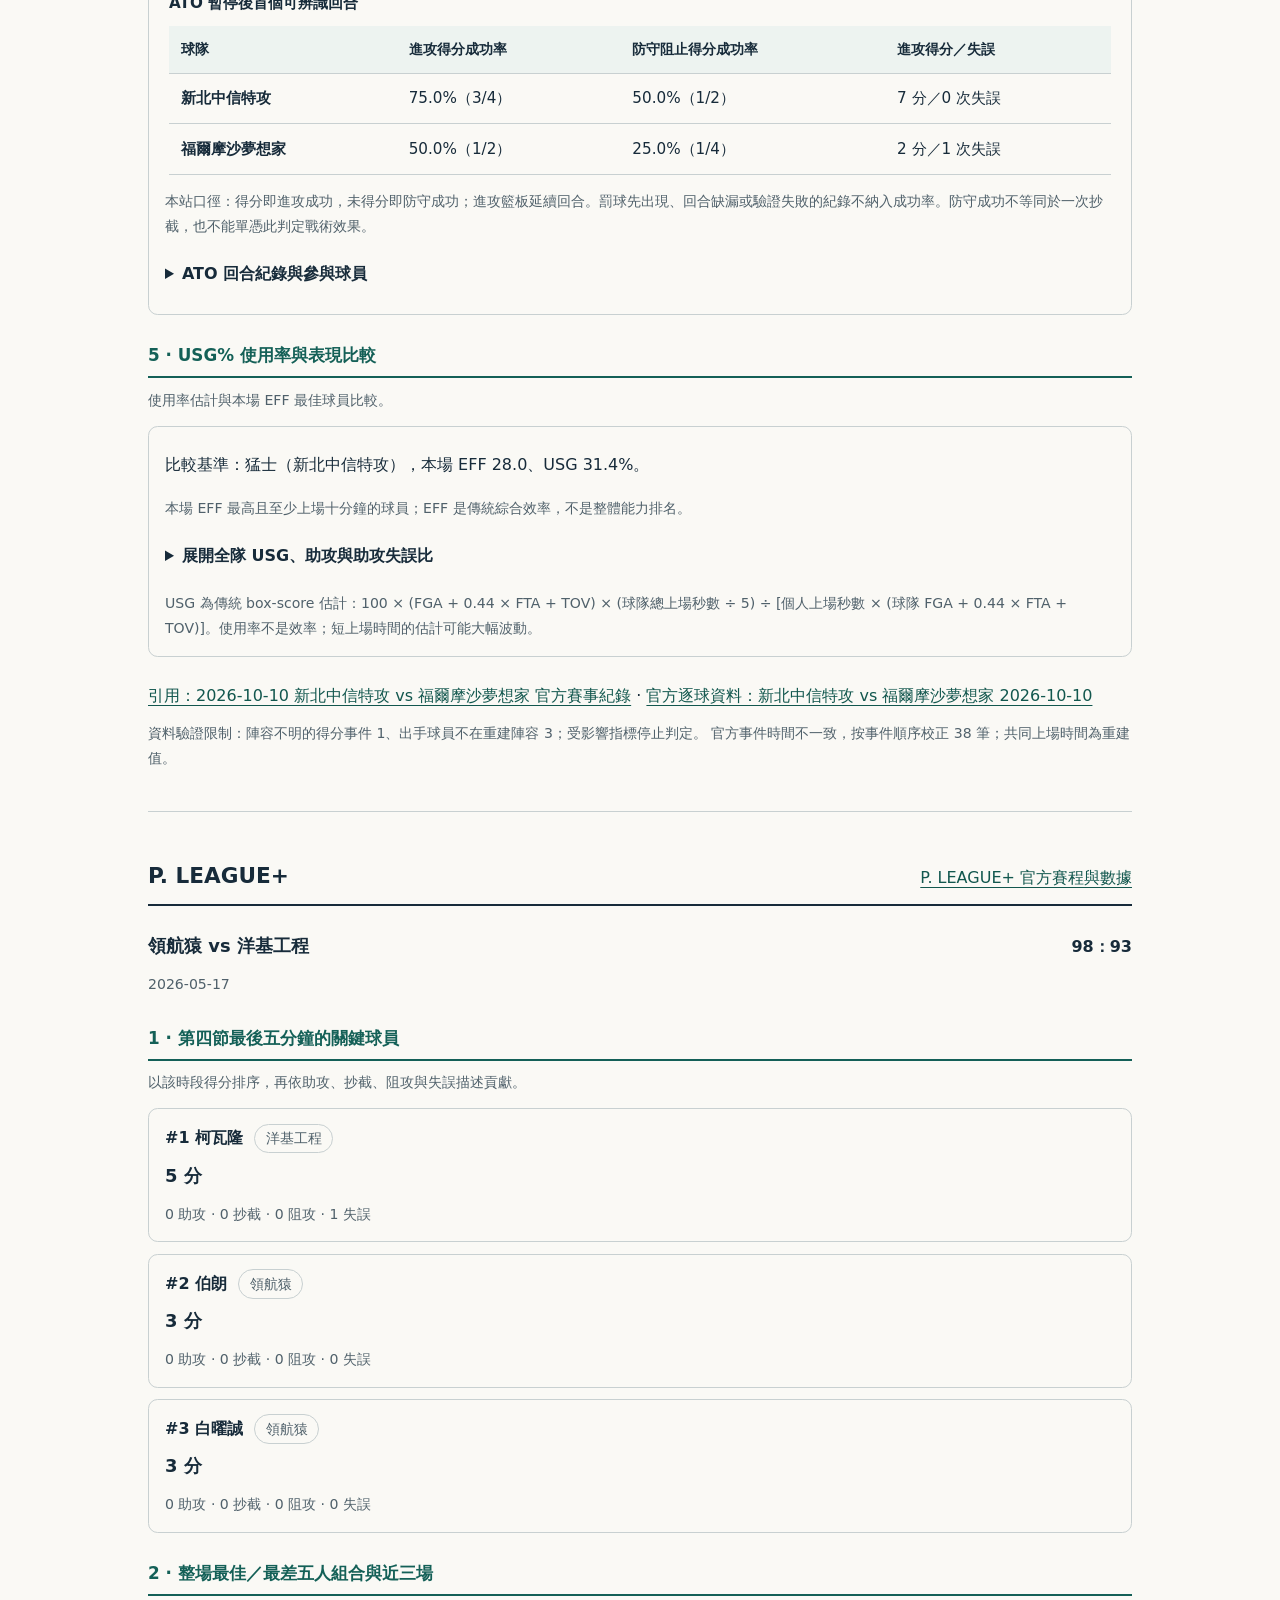
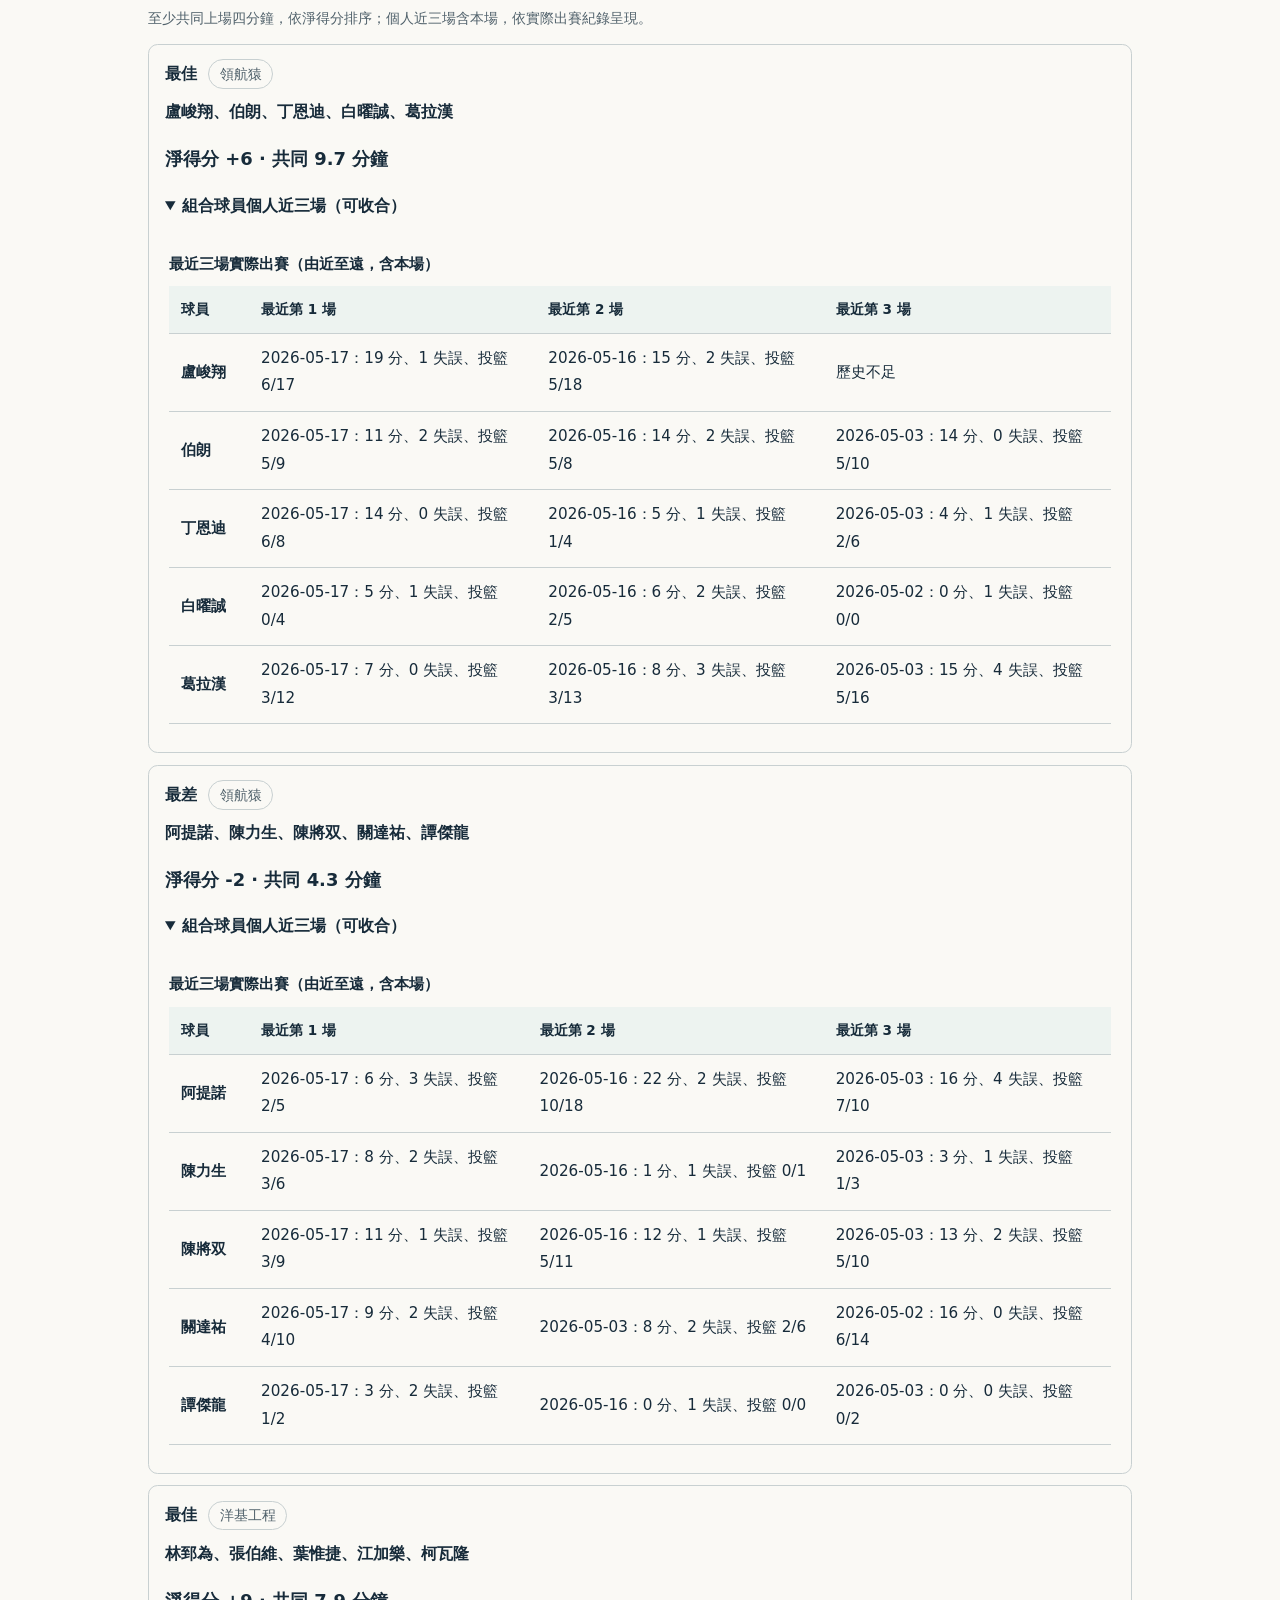
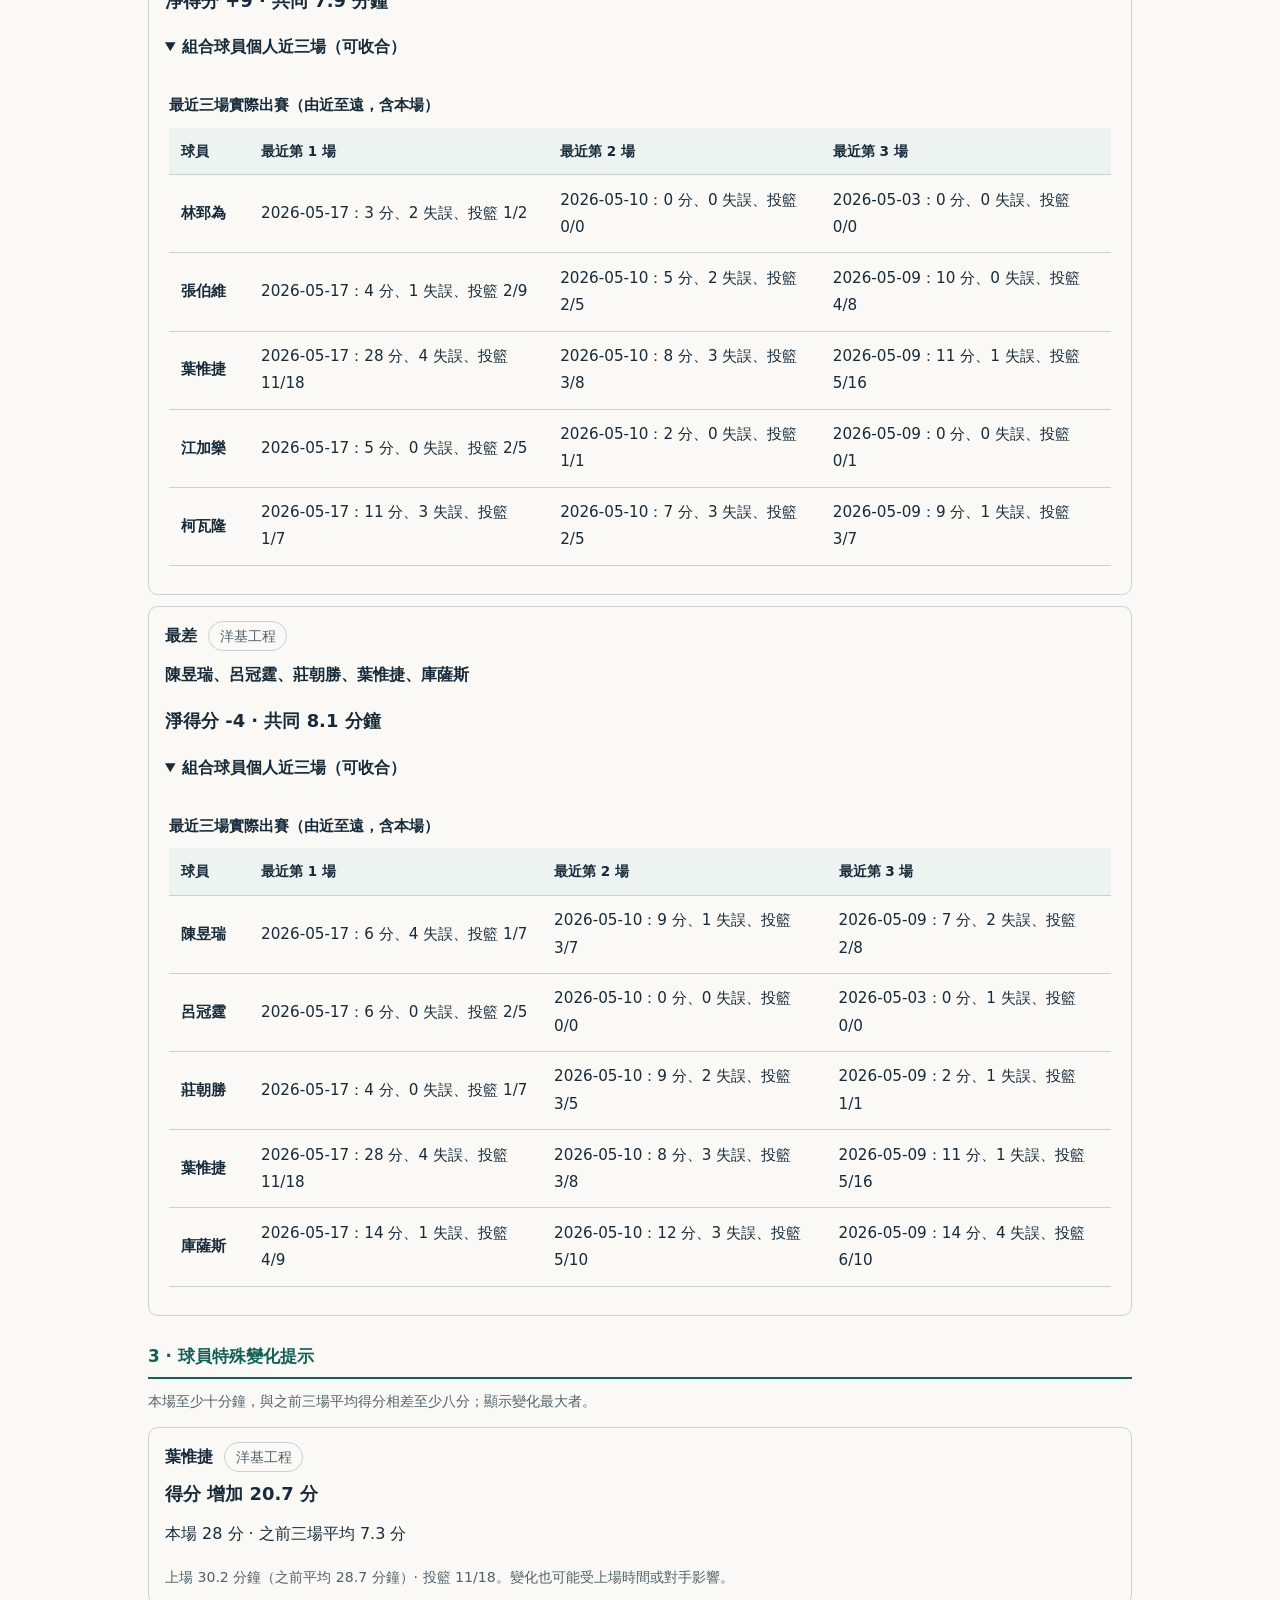
==== commit 69d56318: "Publish basketball research plan and collaboration invitation" ====
--- a/index.html
+++ b/index.html
@@ -8,7 +8,7 @@
 <section id="games" aria-labelledby="games-title"><div class="section-heading"><span class="number" aria-hidden="true">01</span><div><p class="eyebrow">SCHEDULE & RESULTS</p><h2 id="games-title">賽程與戰報</h2></div></div><p>未來七天的賽程，以及最近五場已完賽紀錄。所有時間均為臺北時間（UTC+8）。</p><div id="game-content"><p>資料讀取中。</p></div><h3>亞洲賽事快訊</h3><p class="meta">官方新聞連結；來源沒有發布戰報時，保留官方賽事入口。</p><div id="news-content"></div></section>
 <section id="analysis" aria-labelledby="analysis-title"><div class="section-heading"><span class="number" aria-hidden="true">02</span><div><p class="eyebrow">POSTGAME NOTES</p><h2 id="analysis-title">進階賽後數據分析</h2></div></div><p>TPBL、P+、日本 B.LEAGUE 與 CBA 最近三場，包含關鍵時段、五人組合、球員變化、ATO 與使用率。CBA 包含季前賽並標示賽事類型；逐球或換人驗證不足時停用受影響指標。</p><details class="method"><summary>如何閱讀分析與資料限制</summary><p>第四節最後五分鐘，以得分優先，再以助攻、抄截、阻攻與失誤描述貢獻。這是數據觀察，不能單憑它斷定戰術理解或防守責任。</p><p>五人組合以至少共同上場四分鐘的組合，按淨得分排序；並列時以共同時間較長者優先。短時間、小樣本與對手強度都會影響結果。「最佳／最差」只代表這個統計口徑。</p><p>個人變化比較本場與之前三場實際出賽平均；歷史不足時不做變化判斷。命中率同時列出出手數。資料未完整、比分對帳失敗或換人紀錄不足時，不產生可能誤導的組合結論。</p></details><div id="analysis-content"></div></section>
 <section id="leagues" aria-labelledby="leagues-title"><div class="section-heading"><span class="number" aria-hidden="true">03</span><div><p class="eyebrow">LEAGUE GUIDE</p><h2 id="leagues-title">亞洲聯盟簡介</h2></div></div><div id="league-content"></div></section>
-<section id="insight" aria-labelledby="insight-title"><div class="section-heading"><span class="number" aria-hidden="true">04</span><div><p class="eyebrow">A PERSONAL PERSPECTIVE</p><h2 id="insight-title">推動籃球數據研究</h2></div></div><ul class="article-list"><li><a href="basketball-analytics-handbook.html">籃球空間表現分析與演算模型：進階術語與數學定義手冊</a></li></ul></section>
+<section id="insight" aria-labelledby="insight-title"><div class="section-heading"><span class="number" aria-hidden="true">04</span><div><p class="eyebrow">A PERSONAL PERSPECTIVE</p><h2 id="insight-title">推動籃球數據研究</h2></div></div><ul class="article-list"><li><a href="basketball-research-plan.html" target="_blank" rel="noopener" aria-label="籃球智軌研究計畫（開新分頁）">籃球智軌研究計畫<span class="sr-only">（開新分頁）</span></a></li><li><a href="basketball-analytics-handbook.html" target="_blank" rel="noopener" aria-label="籃球空間表現分析與演算模型：進階術語與數學定義手冊（開新分頁）">籃球空間表現分析與演算模型：進階術語與數學定義手冊</a></li></ul></section>
 <section id="rules" aria-labelledby="rules-title"><div class="section-heading"><span class="number" aria-hidden="true">05</span><div><p class="eyebrow">RULES & GLOSSARY</p><h2 id="rules-title">籃球規則與字彙集</h2></div></div><h3>規則文件下載</h3><ul class="download-list"><li><a href="downloads/fiba-2024-official-interpretations-ctba.pdf" download="2024年國際籃球規則官方解釋.pdf">2024 年國際籃球規則官方解釋（PDF，6.21 MiB）</a><p class="meta">使用者提供的中華民國籃球協會版本，檔案日期 2024-10-01。原檔含重點標示，點擊可下載。此為 2024 年版本。</p></li></ul><h3>數據字彙</h3><dl class="glossary"><dt>ATO · After Time Out</dt><dd>暫停後的進攻。本站只評估逐球可辨識的首個完整回合，列出得分、失誤與可識別的終結者；不把暫停後所有進攻都歸入 ATO。</dd><dt>USG% · Usage Percentage</dt><dd>使用率：依出手、罰球、失誤與上場時間估算球員終結進攻的份額。使用率高不代表效率高。</dd><dt>AST/TO · 助攻失誤比</dt><dd>助攻除以失誤。零失誤時不以無限大參與排名，而顯示實際助攻與失誤數。</dd><dt>Potential Assists · 潛在助攻</dt><dd>給隊友後形成出手的傳球，包含未命中；需有傳球與出手連結紀錄。</dd><dt>Passes Made / Received · 傳出／接球次數</dt><dd>進攻端傳球參與度；一般逐球紀錄沒有完整傳球追蹤，無法以助攻反推。</dd><dt>Secondary Assists · 次級助攻</dt><dd>促成助攻的前一個傳球；需要連續傳球鏈紀錄。</dd><dt>VORP · Value Over Replacement Player</dt><dd>結合 BPM 與參與球權量的替換球員價值。需有適用該聯盟的模型與替補基準；不是單場正負值。</dd></dl><p class="meta">指標參考：<a href="https://www.nba.com/stats/help/glossary">NBA 數據字典</a>、<a href="https://www.basketball-reference.com/about/glossary.html">Basketball-Reference 使用率說明</a>、<a href="https://www.basketball-reference.com/about/bpm2.html">BPM／VORP 方法</a>。NBA 追蹤指標定義作為研究參考，不代表亞洲聯盟有提供相同資料。</p></section>
-<section id="about" aria-labelledby="about-title"><p class="eyebrow">關於我</p><h2 id="about-title">你好，我是凸肚男。</h2><p>聯繫郵箱：<a href="mailto:tzesmann@gmail.com">tzesmann@gmail.com</a></p></section>
+<section id="about" aria-labelledby="about-title"><p class="eyebrow">關於我</p><figure class="about-portrait"><img src="researcher-portrait.png" width="1086" height="1448" loading="lazy" decoding="async" alt="戴眼鏡的研究者在書房中拿著筆與馬克杯，周圍是研究筆記與書籍。"><figcaption class="meta">好奇心 × 嚴謹思考 × 持續探索 × 影響世界</figcaption><details><summary>閱讀圖片文字</summary><p>我不是在上班，我在探索真相！觀察、分析、驗證、發現、分享，讓知識產生價值，讓世界變得更好。</p><p>研究者的日常：好奇心驅動、科學方法驗證、批判思考、不斷學習。不是天才，只是比別人多問了一點、多做了一點、多想了一點。</p><p>研究者的循環：觀察現象、提出問題、文獻探討、資料收集、分析驗證、結論與發現。探索未知，建立知識。</p><p>我的研究超能力：提出好問題、設計研究方法、收集與分析數據、解釋複雜現象、發表與分享、影響與貢獻。研究沒有捷徑，只有堅持與熱情；反覆實驗、不怕失敗、從錯誤中學習、追求更好的證據。</p><p>研究者的信念：追求真實、保持誠信、尊重證據、開放心態、回饋社會。好奇心是研究者的超能力！學無止境，研究不息。</p><p>研究者的價值：發現新知、解決問題、培育人才、推動進步、影響未來。知識的力量，改變世界！進步不在於一蹴可幾，而在於每天都比昨天更接近一點點。不張揚，但很強；默默探索，改變未來。</p></details></figure><h2 id="about-title">你好，我是凸肚男。</h2><p>歡迎教練、球員、訓練師，以及對數據分析、影像辨識與人工智慧有興趣的研究者、開發者，一起參與籃球數據研究。期待透過資料整理、方法驗證與實務合作，將場上的問題轉化為可研究、可討論的證據，共同開發有助於球員成長與球隊決策的工具。</p><p>若你有研究構想、合作資源或實務需求，歡迎來信交流。</p><p>聯繫郵箱：<a href="mailto:tzesmann@gmail.com">tzesmann@gmail.com</a></p></section>
 </main><footer><p>凸肚男 · 專注亞洲籃球觀察</p><ul aria-label="預留社群媒體位置"><li>FB <span>尚未設定</span></li><li>YT <span>尚未設定</span></li><li>TK <span>尚未設定</span></li><li>微博 <span>尚未設定</span></li><li>抖音 <span>尚未設定</span></li></ul><p class="meta">獨立籃球觀察網站。數據來源與權利歸各聯盟及賽事主辦單位。本站提供引用連結與擷取時間。</p><p><a href="https://tpbl.basketball/">TPBL 官網</a> · <a href="https://pleagueofficial.com/">P+ 官網</a> · <a href="https://www.bleague.jp/">B.LEAGUE 官網</a></p><details id="accessibility"><summary>無障礙說明與聯繫</summary><p>本站以 <a href="https://www.w3.org/TR/WCAG22/">WCAG 2.2 AA</a> 為設計與檢測目標，提供鍵盤操作、字級與對比設定，以及可暫停、停止的朗讀功能。</p><p>桌面閱讀設定以一列呈現；窄螢幕或放大文字時自動換行。數據表格保留欄列關係，可在表格區域水平捲動。</p><p>若遇到閱讀或操作問題，請來信 <a href="mailto:tzesmann@gmail.com">tzesmann@gmail.com</a>，附上頁面網址、瀏覽器與遇到的問題。</p><p class="meta">最近檢測：2026 年 10 月 8 日。首頁與研究文章已進行自動檢測及鍵盤、放大與重排測試；尚未完成真人螢幕閱讀器驗收。2024 年規則下載 PDF 為原始文件，其標籤與閱讀順序另待檢查，不在本次 HTML 檢測範圍。</p></details></footer></body></html>
--- a/style.css
+++ b/style.css
@@ -1 +1,2 @@
 :root{color-scheme:light;--ink:#172b3a;--muted:#50616b;--paper:#faf9f5;--line:#c8d0d1;--accent:#146057;--soft:#edf3f0}*{box-sizing:border-box}html{scroll-padding-top:1rem}body{margin:0;background:var(--paper);color:var(--ink);font:1rem/1.8 system-ui,-apple-system,"Segoe UI","Microsoft JhengHei",sans-serif}a{color:#12574e;text-underline-offset:.25em}a:hover{text-decoration-thickness:3px}a:focus-visible,summary:focus-visible{outline:3px solid #a14800;outline-offset:5px}header{max-width:1200px;margin:auto;padding:2rem 3rem;display:flex;gap:2rem;align-items:center;justify-content:space-between;border-bottom:1px solid var(--line)}.brand a{font-size:1.3rem;font-weight:750;text-decoration:none;color:var(--ink)}.brand span{display:block;font-size:.8rem;letter-spacing:.08em;color:var(--muted)}nav{display:flex;gap:1.4rem;flex-wrap:wrap}nav a{font-size:.95rem;padding:.4rem 0;min-height:44px}main{max-width:1080px;padding:0 3rem;margin:auto}.intro{padding:4rem 0 3rem;border-bottom:1px solid var(--line)}h1{font-size:clamp(2rem,5vw,3.6rem);line-height:1.35;letter-spacing:.015em;margin:.6rem 0 1rem}h2{font-size:1.8rem;line-height:1.4;margin:.2rem 0}h3{font-size:1.35rem;margin:1.8rem 0 .5rem}h4{font-size:1.12rem;margin:1.2rem 0 .5rem}p{margin:.6rem 0 1rem}.eyebrow{font-size:.75rem;letter-spacing:.16em;font-weight:750;color:var(--accent);margin:0}.meta{font-size:.88rem;color:var(--muted)}section{padding:3rem 0;border-bottom:1px solid var(--line)}.section-heading{display:flex;gap:1.1rem;align-items:center;margin-bottom:1.5rem}.number{font-size:2.7rem;line-height:1;color:var(--accent);font-weight:300}.league-block{margin:2rem 0 2.8rem}.league-head{display:flex;align-items:baseline;justify-content:space-between;gap:1rem;flex-wrap:wrap;border-bottom:2px solid var(--ink);padding-bottom:.5rem}.league-head h3{margin:0}.table-wrap{overflow-x:auto;margin-bottom:1.5rem}table{border-collapse:collapse;width:100%;font-size:.95rem}caption{text-align:left;font-weight:700;padding:1rem 0 .5rem}th{text-align:left;font-size:.85rem;background:var(--soft)}td,th{padding:.7rem .75rem;border-bottom:1px solid var(--line)}td:first-child{white-space:nowrap}.notice{padding:.8rem 1rem;background:#fff0d8;border-left:4px solid #865300;font-size:.95rem}.no-data{padding:1rem;background:var(--soft);color:var(--muted)}.news-grid,.guide-grid{display:grid;grid-template-columns:repeat(3,minmax(0,1fr));gap:1.2rem}.news-card,.guide{border:1px solid var(--line);padding:1.3rem}.news-card h4,.guide h3{margin-top:0}.news-card ul,.guide ul{padding-left:1.25rem}.report{padding:1.5rem 0;border-bottom:1px solid var(--line)}.report-heading{display:flex;gap:1rem;justify-content:space-between;align-items:baseline;flex-wrap:wrap}.report h4{margin:0}.score{font-weight:700;font-variant-numeric:tabular-nums}.observations{list-style:none;counter-reset:notes;padding:0}.observations>li{counter-increment:notes;padding:1rem 0 1rem 2.5rem;position:relative}.observations>li:before{content:counter(notes,decimal-leading-zero);position:absolute;left:0;color:var(--accent);font-weight:700}.observations h5{font-size:1rem;margin:0}.observations p{margin:.3rem 0}.method{padding:1rem 1.2rem;border:1px solid var(--line);margin:1.5rem 0}summary{cursor:pointer;min-height:32px;font-weight:650}.empty{padding:2rem;border:1px dashed #7b8b8d}footer{max-width:1080px;margin:auto;padding:2rem 3rem}footer ul{list-style:none;display:flex;flex-wrap:wrap;gap:1.3rem;padding:0}footer li{font-weight:600}footer li span{display:block;font-size:.75rem;font-weight:400;color:var(--muted)}.skip{position:absolute;left:1rem;top:-100px;background:var(--ink);color:white;padding:1rem;z-index:10}.skip:focus{top:1rem}#about a{overflow-wrap:anywhere}@media(max-width:760px){header{display:block;padding:1.3rem 1.2rem}nav{margin-top:1rem;gap:.5rem 1.2rem}main,footer{padding-left:1.2rem;padding-right:1.2rem}.intro{padding-top:2.5rem}.news-grid,.guide-grid{grid-template-columns:1fr}section{padding:2rem 0}td,th{padding:.55rem}.number{font-size:2rem}}@media(prefers-reduced-motion:reduce){*{scroll-behavior:auto!important}}@media(forced-colors:active){.notice,.method,.empty,.news-card,.guide{border:1px solid CanvasText}a:focus-visible,summary:focus-visible{outline-color:Highlight}}@media print{nav,.skip{display:none}main,footer{max-width:none;padding:0}details{display:block}.report{break-inside:avoid}}
+.about-portrait{margin:0 0 1.5rem;width:min(100%,22rem)}.about-portrait img{display:block;width:100%;height:auto}.about-portrait figcaption{margin-top:.6rem}.about-portrait details{margin-top:.75rem}.about-portrait details p{font-size:.95rem}.research-plan .article-body p{margin:1.25rem 0;line-height:1.8}
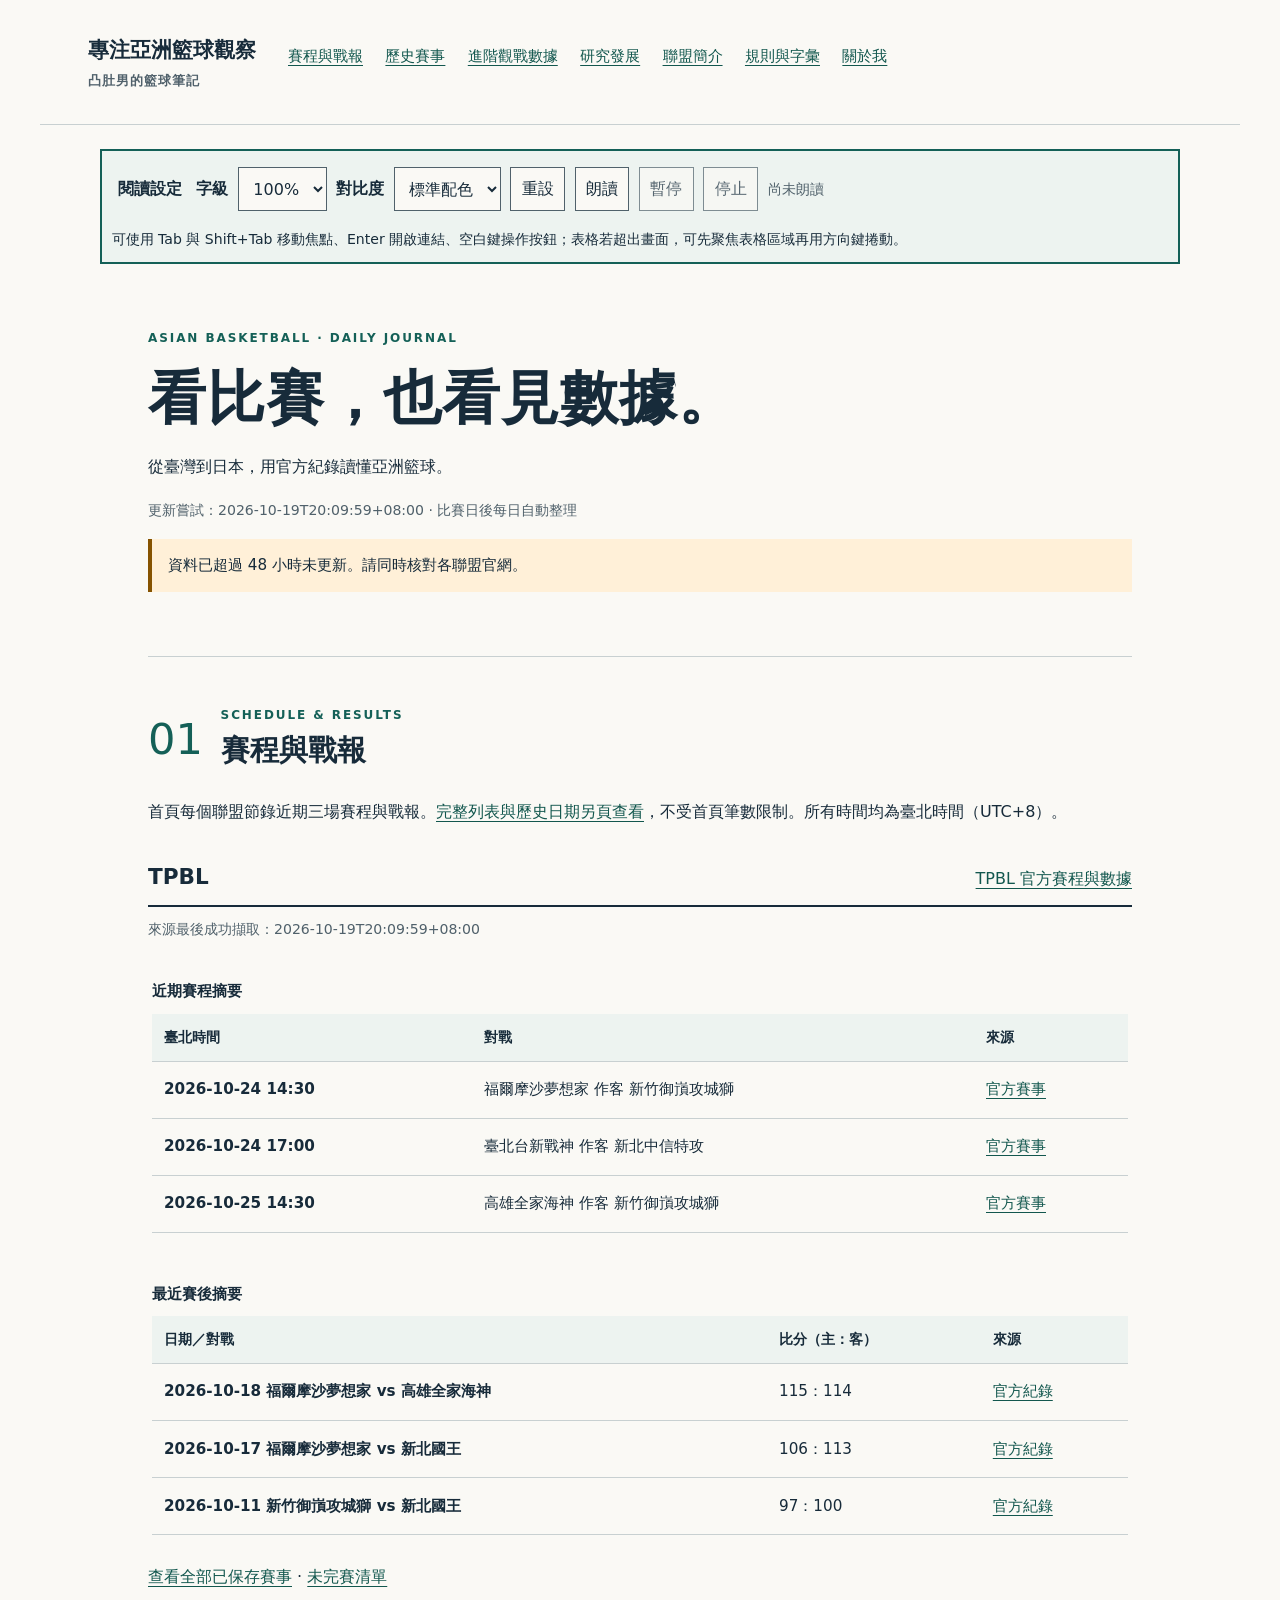
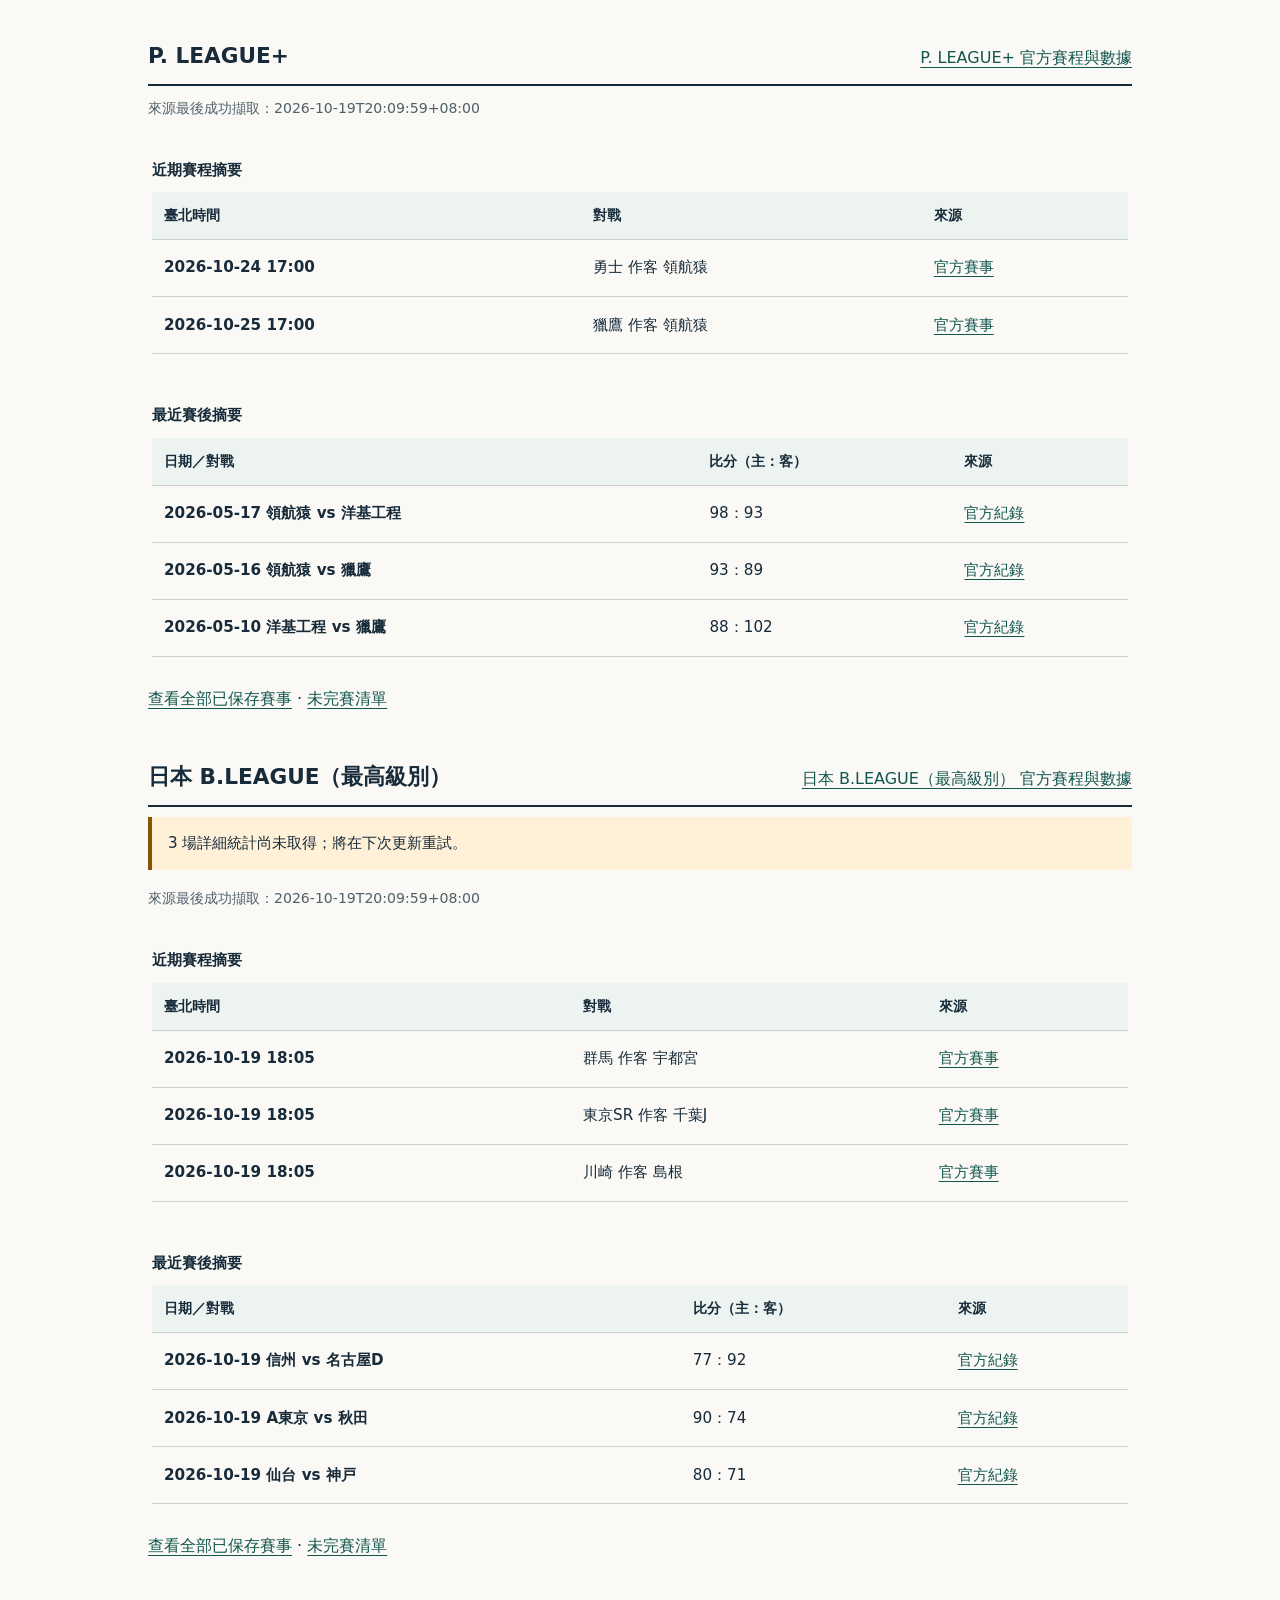
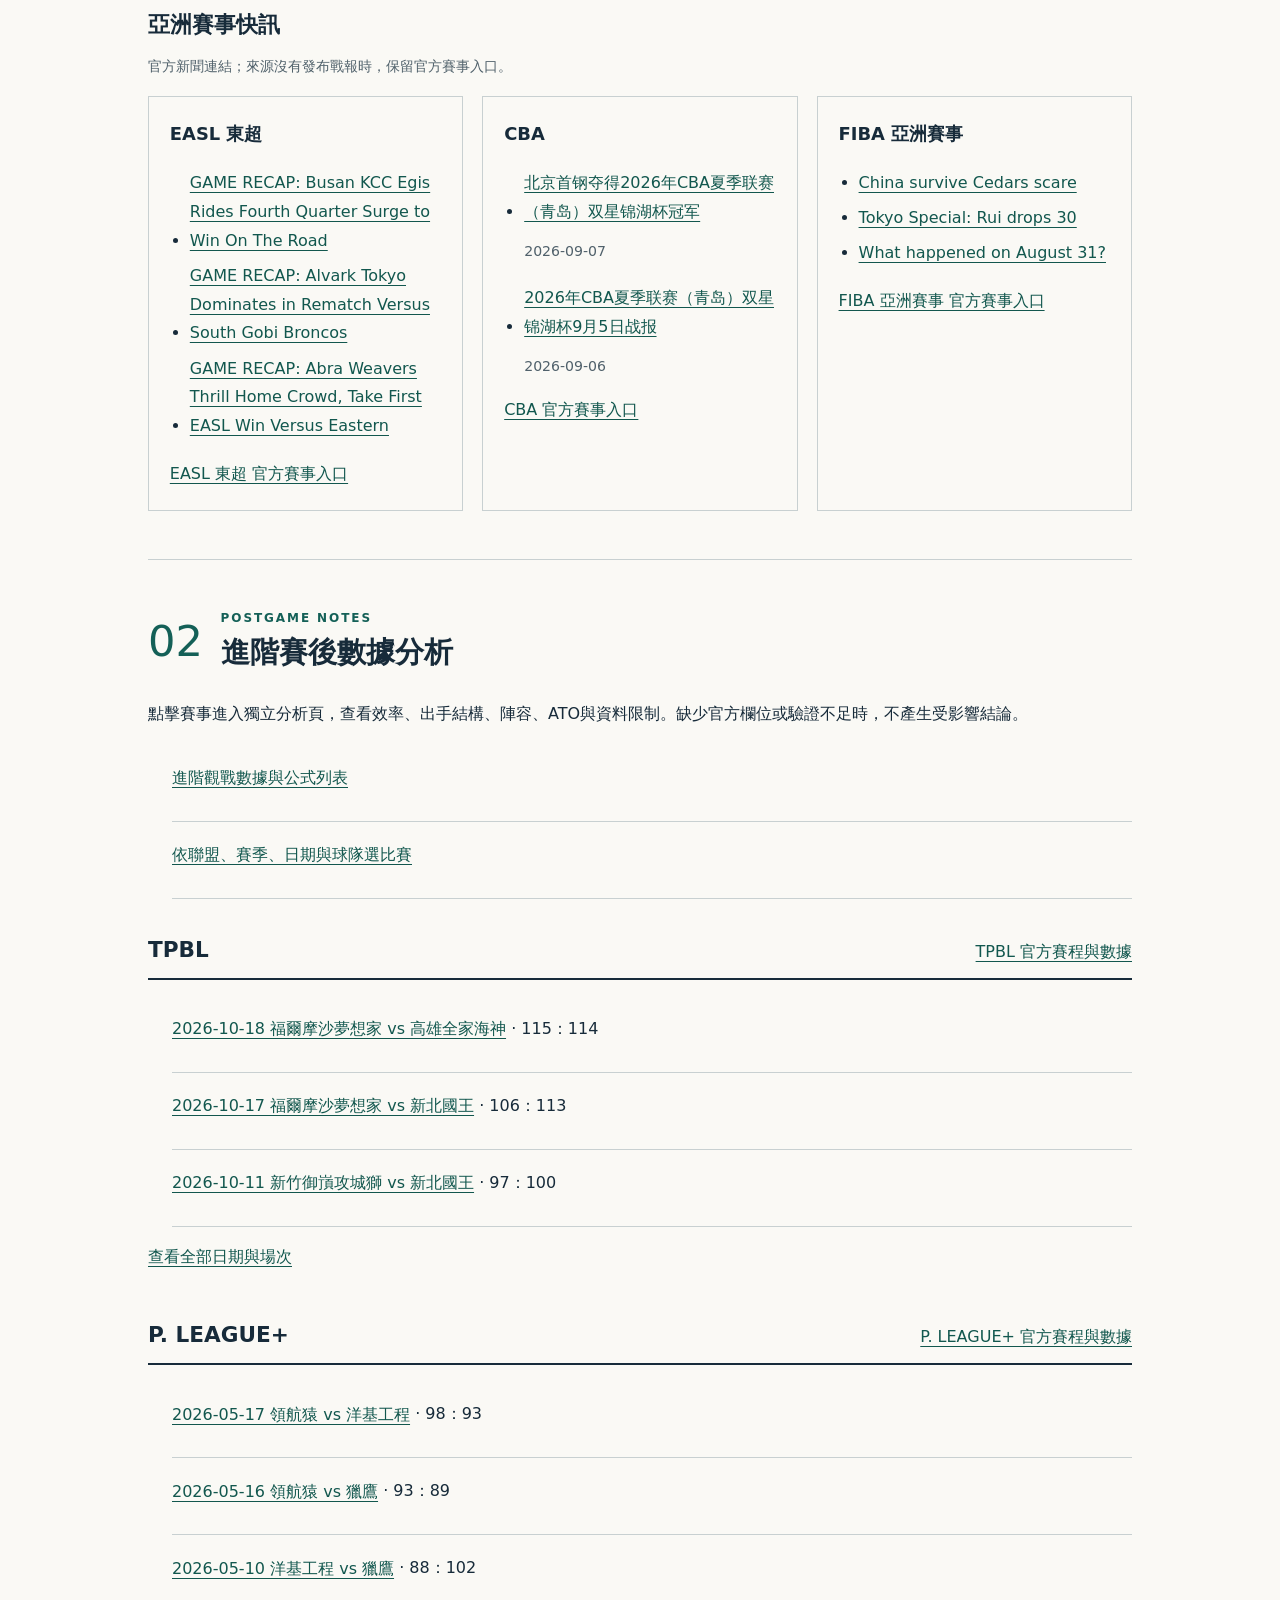
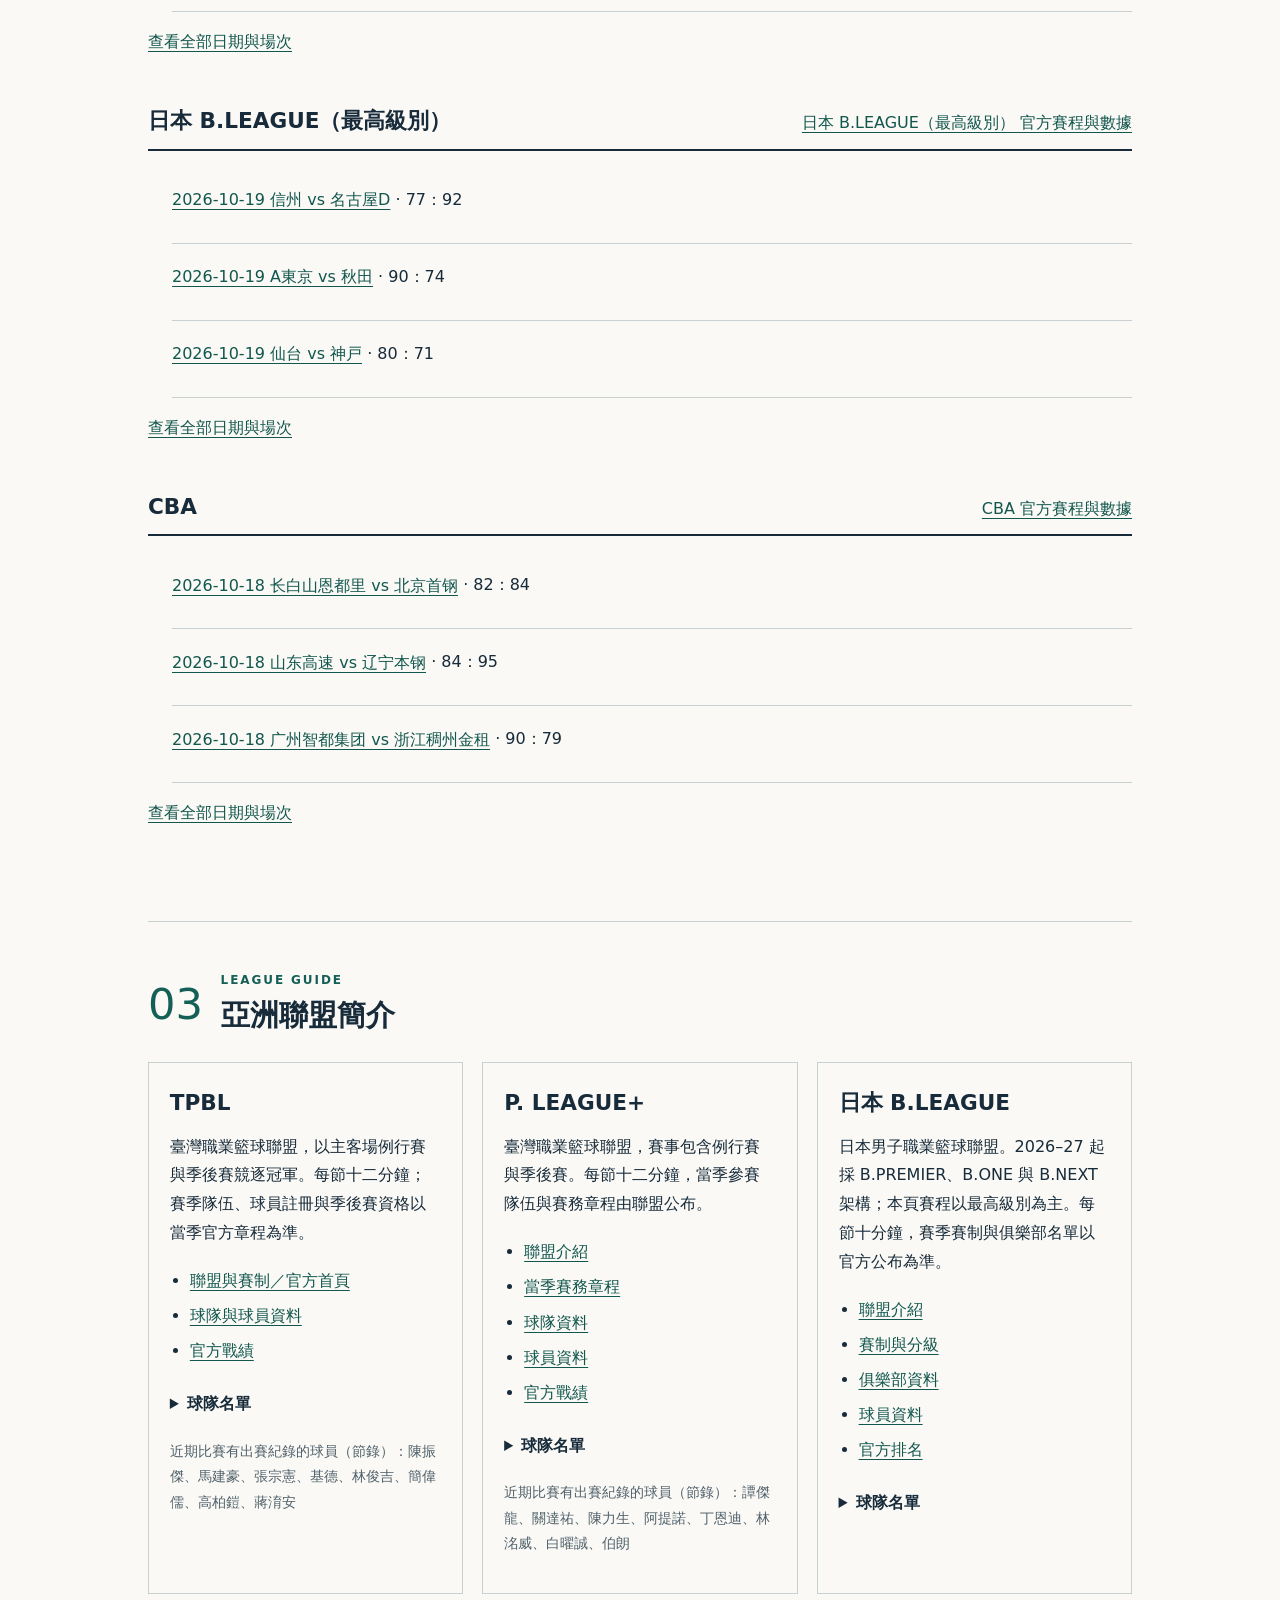
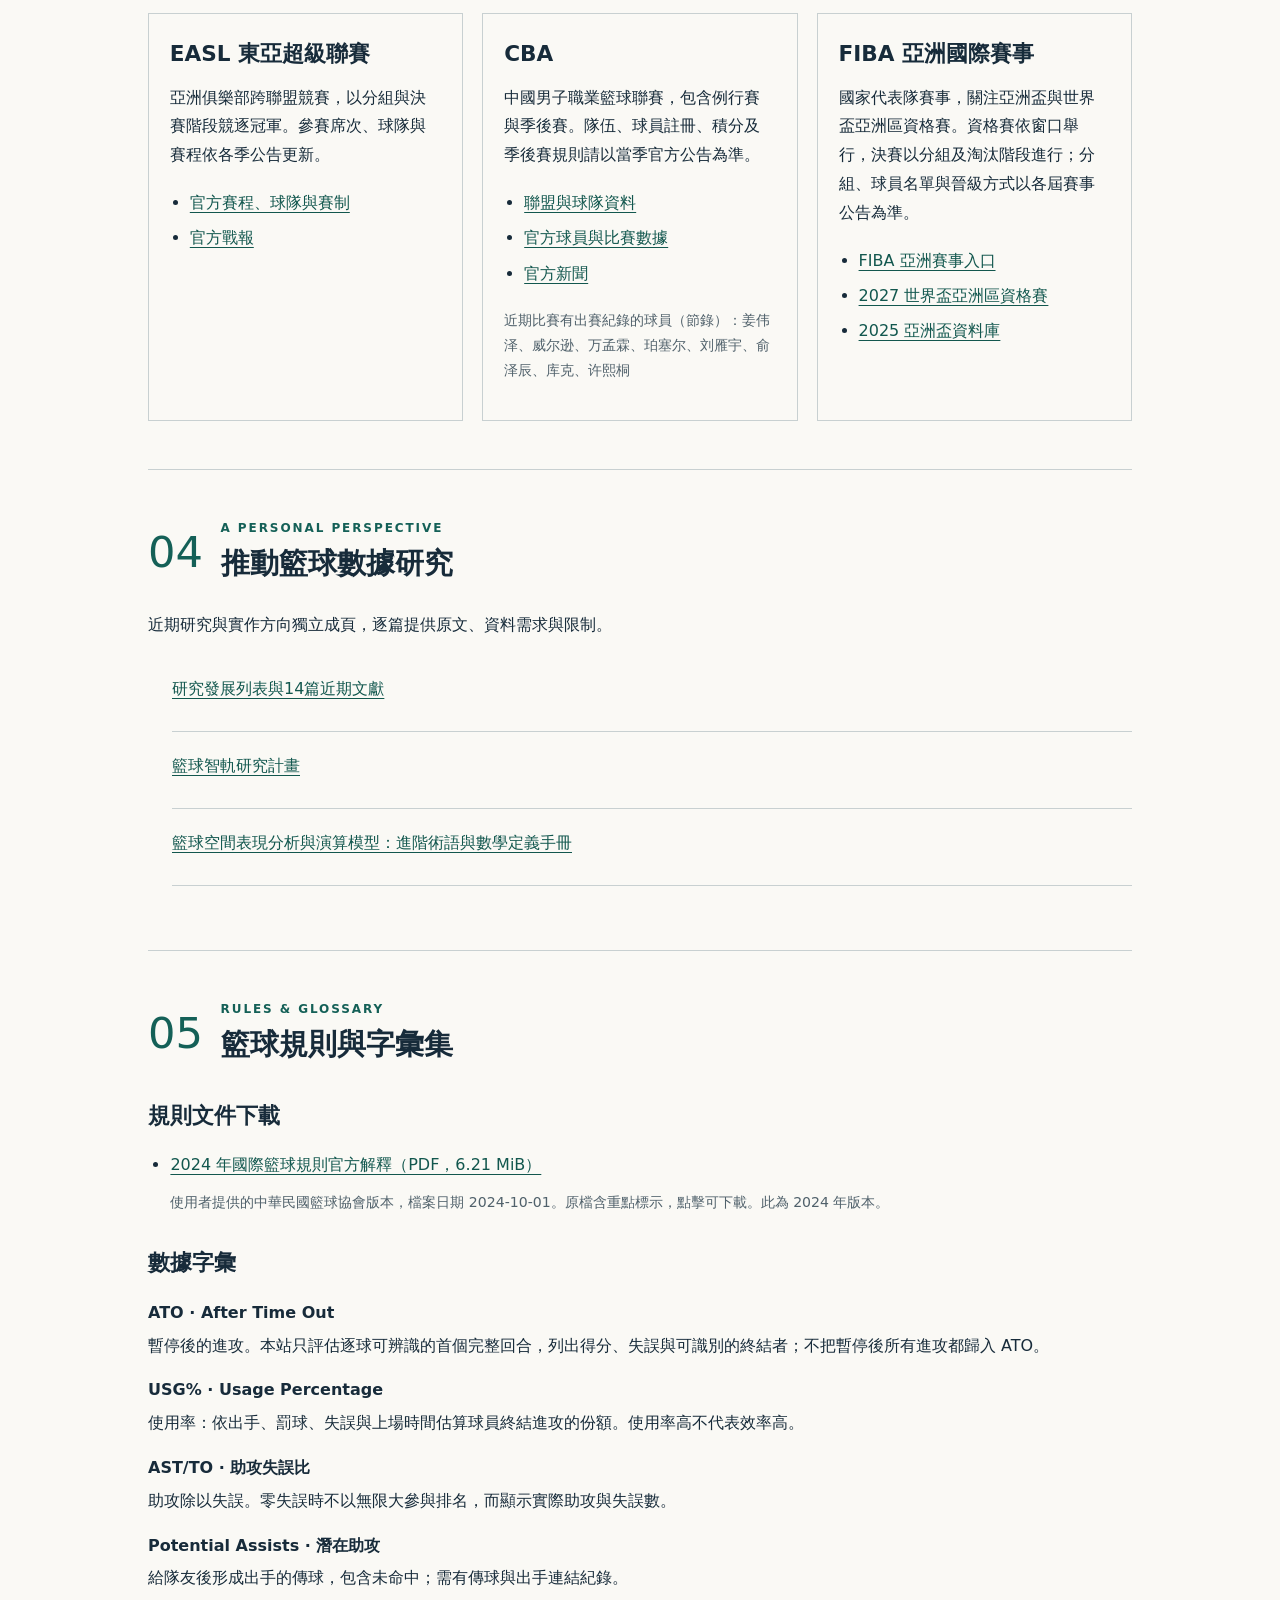
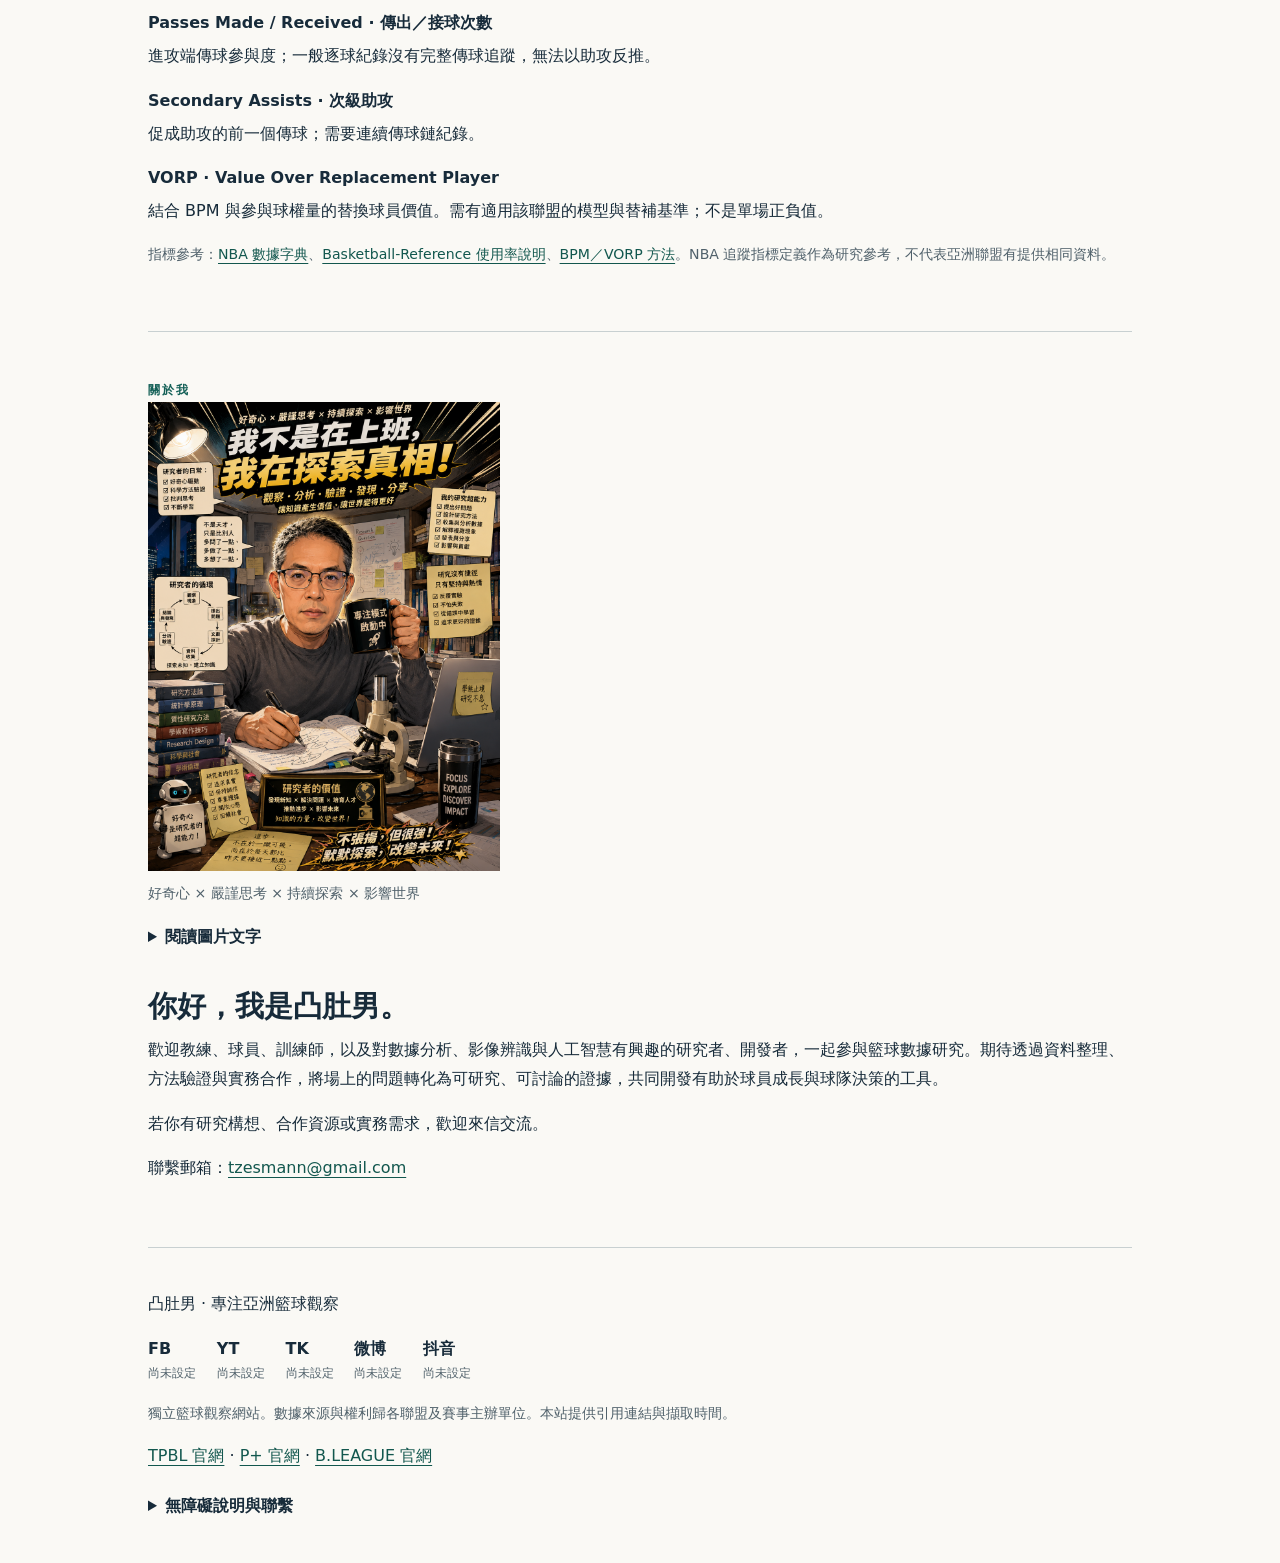
==== commit 51e4a5ee: "Add searchable game history and research pages; preserve complete matchdays" ====
--- a/index.html
+++ b/index.html
@@ -1,14 +1,14 @@
 <!doctype html>
 <html lang="zh-Hant"><head><meta charset="utf-8"><meta name="viewport" content="width=device-width,initial-scale=1"><meta name="description" content="凸肚男的專注亞洲籃球觀察：官方賽程、賽後數據與每日分析。"><title>專注亞洲籃球觀察｜凸肚男</title><link rel="stylesheet" href="style.css"><link rel="stylesheet" href="reading.css"><script src="a11y.js" defer></script><script src="speech.js" defer></script><script src="reports.js" defer></script><script src="advanced.js" defer></script><script src="app.js" defer></script></head>
 <body><a class="skip" href="#main">跳至主要內容</a>
-<header><div class="brand"><a href="#main">專注亞洲籃球觀察<span>凸肚男的籃球筆記</span></a></div><nav aria-label="主要導覽"><a href="#games">賽程與戰報</a><a href="#analysis">進階賽後數據分析</a><a href="#leagues">聯盟簡介</a><a href="#insight">推動籃球數據研究</a><a href="#rules">籃球規則與字彙集</a><a href="#about">關於我</a></nav></header>
+<header><div class="brand"><a href="#main">專注亞洲籃球觀察<span>凸肚男的籃球筆記</span></a></div><nav aria-label="主要導覽"><a href="#games">賽程與戰報</a><a href="history/">歷史賽事</a><a href="analytics/">進階觀戰數據</a><a href="research/">研究發展</a><a href="#leagues">聯盟簡介</a><a href="#rules">規則與字彙</a><a href="#about">關於我</a></nav></header>
 <aside class="reading-settings" aria-label="閱讀設定"><div class="settings-controls" role="group" aria-label="閱讀設定"><h2>閱讀設定</h2><label for="font-size">字級</label><select id="font-size"><option value="100">100%</option><option value="125">125%</option><option value="150">150%</option><option value="175">175%</option><option value="200">200%</option></select><label for="contrast">對比度</label><select id="contrast"><option value="standard">標準配色</option><option value="high">黑字白底</option><option value="dark">白字黑底</option></select><button type="button" id="reset-reading">重設</button><button type="button" id="read-start" aria-describedby="speech-help">朗讀</button><button type="button" id="read-pause" aria-pressed="false" disabled>暫停</button><button type="button" id="read-stop" disabled>停止</button><span id="speech-status" role="status" aria-live="polite">尚未朗讀</span></div><p id="reading-status" class="sr-only" role="status" aria-live="polite">字體 100%，標準配色。</p><p id="speech-help" class="sr-only">先選取文字，或使用導覽前往想閱讀的區塊，再按朗讀。未指定區塊時朗讀主要內容；收合的詳細資料不朗讀。語音依瀏覽器與裝置提供。</p><p class="accessibility-help">可使用 Tab 與 Shift+Tab 移動焦點、Enter 開啟連結、空白鍵操作按鈕；表格若超出畫面，可先聚焦表格區域再用方向鍵捲動。</p></aside>
 <main tabindex="-1" id="main"><div class="intro"><p class="eyebrow">ASIAN BASKETBALL · DAILY JOURNAL</p><h1>看比賽，也看見數據。</h1><p>從臺灣到日本，用官方紀錄讀懂亞洲籃球。</p><p id="updated" class="meta" role="status">正在讀取最近一次更新。</p><p id="stale" class="notice" hidden></p></div>
 <noscript><p class="notice">此網站的賽程與分析需要 JavaScript。你仍可使用以下官方來源連結查看資料。</p></noscript>
-<section id="games" aria-labelledby="games-title"><div class="section-heading"><span class="number" aria-hidden="true">01</span><div><p class="eyebrow">SCHEDULE & RESULTS</p><h2 id="games-title">賽程與戰報</h2></div></div><p>未來七天的賽程，以及最近五場已完賽紀錄。所有時間均為臺北時間（UTC+8）。</p><div id="game-content"><p>資料讀取中。</p></div><h3>亞洲賽事快訊</h3><p class="meta">官方新聞連結；來源沒有發布戰報時，保留官方賽事入口。</p><div id="news-content"></div></section>
-<section id="analysis" aria-labelledby="analysis-title"><div class="section-heading"><span class="number" aria-hidden="true">02</span><div><p class="eyebrow">POSTGAME NOTES</p><h2 id="analysis-title">進階賽後數據分析</h2></div></div><p>TPBL、P+、日本 B.LEAGUE 與 CBA 最近三場，包含關鍵時段、五人組合、球員變化、ATO 與使用率。CBA 包含季前賽並標示賽事類型；逐球或換人驗證不足時停用受影響指標。</p><details class="method"><summary>如何閱讀分析與資料限制</summary><p>第四節最後五分鐘，以得分優先，再以助攻、抄截、阻攻與失誤描述貢獻。這是數據觀察，不能單憑它斷定戰術理解或防守責任。</p><p>五人組合以至少共同上場四分鐘的組合，按淨得分排序；並列時以共同時間較長者優先。短時間、小樣本與對手強度都會影響結果。「最佳／最差」只代表這個統計口徑。</p><p>個人變化比較本場與之前三場實際出賽平均；歷史不足時不做變化判斷。命中率同時列出出手數。資料未完整、比分對帳失敗或換人紀錄不足時，不產生可能誤導的組合結論。</p></details><div id="analysis-content"></div></section>
+<section id="games" aria-labelledby="games-title"><div class="section-heading"><span class="number" aria-hidden="true">01</span><div><p class="eyebrow">SCHEDULE & RESULTS</p><h2 id="games-title">賽程與戰報</h2></div></div><p>首頁每個聯盟節錄近期三場賽程與戰報。<a href="history/">完整列表與歷史日期另頁查看</a>，不受首頁筆數限制。所有時間均為臺北時間（UTC+8）。</p><div id="game-content"><p>資料讀取中。</p></div><h3>亞洲賽事快訊</h3><p class="meta">官方新聞連結；來源沒有發布戰報時，保留官方賽事入口。</p><div id="news-content"></div></section>
+<section id="analysis" aria-labelledby="analysis-title"><div class="section-heading"><span class="number" aria-hidden="true">02</span><div><p class="eyebrow">POSTGAME NOTES</p><h2 id="analysis-title">進階賽後數據分析</h2></div></div><p>點擊賽事進入獨立分析頁，查看效率、出手結構、陣容、ATO與資料限制。缺少官方欄位或驗證不足時，不產生受影響結論。</p><ul class="article-list"><li><a href="analytics/">進階觀戰數據與公式列表</a></li><li><a href="history/">依聯盟、賽季、日期與球隊選比賽</a></li></ul><div id="analysis-content"></div></section>
 <section id="leagues" aria-labelledby="leagues-title"><div class="section-heading"><span class="number" aria-hidden="true">03</span><div><p class="eyebrow">LEAGUE GUIDE</p><h2 id="leagues-title">亞洲聯盟簡介</h2></div></div><div id="league-content"></div></section>
-<section id="insight" aria-labelledby="insight-title"><div class="section-heading"><span class="number" aria-hidden="true">04</span><div><p class="eyebrow">A PERSONAL PERSPECTIVE</p><h2 id="insight-title">推動籃球數據研究</h2></div></div><ul class="article-list"><li><a href="basketball-research-plan.html" target="_blank" rel="noopener" aria-label="籃球智軌研究計畫（開新分頁）">籃球智軌研究計畫<span class="sr-only">（開新分頁）</span></a></li><li><a href="basketball-analytics-handbook.html" target="_blank" rel="noopener" aria-label="籃球空間表現分析與演算模型：進階術語與數學定義手冊（開新分頁）">籃球空間表現分析與演算模型：進階術語與數學定義手冊</a></li></ul></section>
+<section id="insight" aria-labelledby="insight-title"><div class="section-heading"><span class="number" aria-hidden="true">04</span><div><p class="eyebrow">A PERSONAL PERSPECTIVE</p><h2 id="insight-title">推動籃球數據研究</h2></div></div><p>近期研究與實作方向獨立成頁，逐篇提供原文、資料需求與限制。</p><ul class="article-list"><li><a href="research/">研究發展列表與14篇近期文獻</a></li><li><a href="basketball-research-plan.html">籃球智軌研究計畫</a></li><li><a href="basketball-analytics-handbook.html">籃球空間表現分析與演算模型：進階術語與數學定義手冊</a></li></ul></section>
 <section id="rules" aria-labelledby="rules-title"><div class="section-heading"><span class="number" aria-hidden="true">05</span><div><p class="eyebrow">RULES & GLOSSARY</p><h2 id="rules-title">籃球規則與字彙集</h2></div></div><h3>規則文件下載</h3><ul class="download-list"><li><a href="downloads/fiba-2024-official-interpretations-ctba.pdf" download="2024年國際籃球規則官方解釋.pdf">2024 年國際籃球規則官方解釋（PDF，6.21 MiB）</a><p class="meta">使用者提供的中華民國籃球協會版本，檔案日期 2024-10-01。原檔含重點標示，點擊可下載。此為 2024 年版本。</p></li></ul><h3>數據字彙</h3><dl class="glossary"><dt>ATO · After Time Out</dt><dd>暫停後的進攻。本站只評估逐球可辨識的首個完整回合，列出得分、失誤與可識別的終結者；不把暫停後所有進攻都歸入 ATO。</dd><dt>USG% · Usage Percentage</dt><dd>使用率：依出手、罰球、失誤與上場時間估算球員終結進攻的份額。使用率高不代表效率高。</dd><dt>AST/TO · 助攻失誤比</dt><dd>助攻除以失誤。零失誤時不以無限大參與排名，而顯示實際助攻與失誤數。</dd><dt>Potential Assists · 潛在助攻</dt><dd>給隊友後形成出手的傳球，包含未命中；需有傳球與出手連結紀錄。</dd><dt>Passes Made / Received · 傳出／接球次數</dt><dd>進攻端傳球參與度；一般逐球紀錄沒有完整傳球追蹤，無法以助攻反推。</dd><dt>Secondary Assists · 次級助攻</dt><dd>促成助攻的前一個傳球；需要連續傳球鏈紀錄。</dd><dt>VORP · Value Over Replacement Player</dt><dd>結合 BPM 與參與球權量的替換球員價值。需有適用該聯盟的模型與替補基準；不是單場正負值。</dd></dl><p class="meta">指標參考：<a href="https://www.nba.com/stats/help/glossary">NBA 數據字典</a>、<a href="https://www.basketball-reference.com/about/glossary.html">Basketball-Reference 使用率說明</a>、<a href="https://www.basketball-reference.com/about/bpm2.html">BPM／VORP 方法</a>。NBA 追蹤指標定義作為研究參考，不代表亞洲聯盟有提供相同資料。</p></section>
 <section id="about" aria-labelledby="about-title"><p class="eyebrow">關於我</p><figure class="about-portrait"><img src="researcher-portrait.png" width="1086" height="1448" loading="lazy" decoding="async" alt="戴眼鏡的研究者在書房中拿著筆與馬克杯，周圍是研究筆記與書籍。"><figcaption class="meta">好奇心 × 嚴謹思考 × 持續探索 × 影響世界</figcaption><details><summary>閱讀圖片文字</summary><p>我不是在上班，我在探索真相！觀察、分析、驗證、發現、分享，讓知識產生價值，讓世界變得更好。</p><p>研究者的日常：好奇心驅動、科學方法驗證、批判思考、不斷學習。不是天才，只是比別人多問了一點、多做了一點、多想了一點。</p><p>研究者的循環：觀察現象、提出問題、文獻探討、資料收集、分析驗證、結論與發現。探索未知，建立知識。</p><p>我的研究超能力：提出好問題、設計研究方法、收集與分析數據、解釋複雜現象、發表與分享、影響與貢獻。研究沒有捷徑，只有堅持與熱情；反覆實驗、不怕失敗、從錯誤中學習、追求更好的證據。</p><p>研究者的信念：追求真實、保持誠信、尊重證據、開放心態、回饋社會。好奇心是研究者的超能力！學無止境，研究不息。</p><p>研究者的價值：發現新知、解決問題、培育人才、推動進步、影響未來。知識的力量，改變世界！進步不在於一蹴可幾，而在於每天都比昨天更接近一點點。不張揚，但很強；默默探索，改變未來。</p></details></figure><h2 id="about-title">你好，我是凸肚男。</h2><p>歡迎教練、球員、訓練師，以及對數據分析、影像辨識與人工智慧有興趣的研究者、開發者，一起參與籃球數據研究。期待透過資料整理、方法驗證與實務合作，將場上的問題轉化為可研究、可討論的證據，共同開發有助於球員成長與球隊決策的工具。</p><p>若你有研究構想、合作資源或實務需求，歡迎來信交流。</p><p>聯繫郵箱：<a href="mailto:tzesmann@gmail.com">tzesmann@gmail.com</a></p></section>
 </main><footer><p>凸肚男 · 專注亞洲籃球觀察</p><ul aria-label="預留社群媒體位置"><li>FB <span>尚未設定</span></li><li>YT <span>尚未設定</span></li><li>TK <span>尚未設定</span></li><li>微博 <span>尚未設定</span></li><li>抖音 <span>尚未設定</span></li></ul><p class="meta">獨立籃球觀察網站。數據來源與權利歸各聯盟及賽事主辦單位。本站提供引用連結與擷取時間。</p><p><a href="https://tpbl.basketball/">TPBL 官網</a> · <a href="https://pleagueofficial.com/">P+ 官網</a> · <a href="https://www.bleague.jp/">B.LEAGUE 官網</a></p><details id="accessibility"><summary>無障礙說明與聯繫</summary><p>本站以 <a href="https://www.w3.org/TR/WCAG22/">WCAG 2.2 AA</a> 為設計與檢測目標，提供鍵盤操作、字級與對比設定，以及可暫停、停止的朗讀功能。</p><p>桌面閱讀設定以一列呈現；窄螢幕或放大文字時自動換行。數據表格保留欄列關係，可在表格區域水平捲動。</p><p>若遇到閱讀或操作問題，請來信 <a href="mailto:tzesmann@gmail.com">tzesmann@gmail.com</a>，附上頁面網址、瀏覽器與遇到的問題。</p><p class="meta">最近檢測：2026 年 10 月 8 日。首頁與研究文章已進行自動檢測及鍵盤、放大與重排測試；尚未完成真人螢幕閱讀器驗收。2024 年規則下載 PDF 為原始文件，其標籤與閱讀順序另待檢查，不在本次 HTML 檢測範圍。</p></details></footer></body></html>
--- a/style.css
+++ b/style.css
@@ -1,2 +1,3 @@
 :root{color-scheme:light;--ink:#172b3a;--muted:#50616b;--paper:#faf9f5;--line:#c8d0d1;--accent:#146057;--soft:#edf3f0}*{box-sizing:border-box}html{scroll-padding-top:1rem}body{margin:0;background:var(--paper);color:var(--ink);font:1rem/1.8 system-ui,-apple-system,"Segoe UI","Microsoft JhengHei",sans-serif}a{color:#12574e;text-underline-offset:.25em}a:hover{text-decoration-thickness:3px}a:focus-visible,summary:focus-visible{outline:3px solid #a14800;outline-offset:5px}header{max-width:1200px;margin:auto;padding:2rem 3rem;display:flex;gap:2rem;align-items:center;justify-content:space-between;border-bottom:1px solid var(--line)}.brand a{font-size:1.3rem;font-weight:750;text-decoration:none;color:var(--ink)}.brand span{display:block;font-size:.8rem;letter-spacing:.08em;color:var(--muted)}nav{display:flex;gap:1.4rem;flex-wrap:wrap}nav a{font-size:.95rem;padding:.4rem 0;min-height:44px}main{max-width:1080px;padding:0 3rem;margin:auto}.intro{padding:4rem 0 3rem;border-bottom:1px solid var(--line)}h1{font-size:clamp(2rem,5vw,3.6rem);line-height:1.35;letter-spacing:.015em;margin:.6rem 0 1rem}h2{font-size:1.8rem;line-height:1.4;margin:.2rem 0}h3{font-size:1.35rem;margin:1.8rem 0 .5rem}h4{font-size:1.12rem;margin:1.2rem 0 .5rem}p{margin:.6rem 0 1rem}.eyebrow{font-size:.75rem;letter-spacing:.16em;font-weight:750;color:var(--accent);margin:0}.meta{font-size:.88rem;color:var(--muted)}section{padding:3rem 0;border-bottom:1px solid var(--line)}.section-heading{display:flex;gap:1.1rem;align-items:center;margin-bottom:1.5rem}.number{font-size:2.7rem;line-height:1;color:var(--accent);font-weight:300}.league-block{margin:2rem 0 2.8rem}.league-head{display:flex;align-items:baseline;justify-content:space-between;gap:1rem;flex-wrap:wrap;border-bottom:2px solid var(--ink);padding-bottom:.5rem}.league-head h3{margin:0}.table-wrap{overflow-x:auto;margin-bottom:1.5rem}table{border-collapse:collapse;width:100%;font-size:.95rem}caption{text-align:left;font-weight:700;padding:1rem 0 .5rem}th{text-align:left;font-size:.85rem;background:var(--soft)}td,th{padding:.7rem .75rem;border-bottom:1px solid var(--line)}td:first-child{white-space:nowrap}.notice{padding:.8rem 1rem;background:#fff0d8;border-left:4px solid #865300;font-size:.95rem}.no-data{padding:1rem;background:var(--soft);color:var(--muted)}.news-grid,.guide-grid{display:grid;grid-template-columns:repeat(3,minmax(0,1fr));gap:1.2rem}.news-card,.guide{border:1px solid var(--line);padding:1.3rem}.news-card h4,.guide h3{margin-top:0}.news-card ul,.guide ul{padding-left:1.25rem}.report{padding:1.5rem 0;border-bottom:1px solid var(--line)}.report-heading{display:flex;gap:1rem;justify-content:space-between;align-items:baseline;flex-wrap:wrap}.report h4{margin:0}.score{font-weight:700;font-variant-numeric:tabular-nums}.observations{list-style:none;counter-reset:notes;padding:0}.observations>li{counter-increment:notes;padding:1rem 0 1rem 2.5rem;position:relative}.observations>li:before{content:counter(notes,decimal-leading-zero);position:absolute;left:0;color:var(--accent);font-weight:700}.observations h5{font-size:1rem;margin:0}.observations p{margin:.3rem 0}.method{padding:1rem 1.2rem;border:1px solid var(--line);margin:1.5rem 0}summary{cursor:pointer;min-height:32px;font-weight:650}.empty{padding:2rem;border:1px dashed #7b8b8d}footer{max-width:1080px;margin:auto;padding:2rem 3rem}footer ul{list-style:none;display:flex;flex-wrap:wrap;gap:1.3rem;padding:0}footer li{font-weight:600}footer li span{display:block;font-size:.75rem;font-weight:400;color:var(--muted)}.skip{position:absolute;left:1rem;top:-100px;background:var(--ink);color:white;padding:1rem;z-index:10}.skip:focus{top:1rem}#about a{overflow-wrap:anywhere}@media(max-width:760px){header{display:block;padding:1.3rem 1.2rem}nav{margin-top:1rem;gap:.5rem 1.2rem}main,footer{padding-left:1.2rem;padding-right:1.2rem}.intro{padding-top:2.5rem}.news-grid,.guide-grid{grid-template-columns:1fr}section{padding:2rem 0}td,th{padding:.55rem}.number{font-size:2rem}}@media(prefers-reduced-motion:reduce){*{scroll-behavior:auto!important}}@media(forced-colors:active){.notice,.method,.empty,.news-card,.guide{border:1px solid CanvasText}a:focus-visible,summary:focus-visible{outline-color:Highlight}}@media print{nav,.skip{display:none}main,footer{max-width:none;padding:0}details{display:block}.report{break-inside:avoid}}
 .about-portrait{margin:0 0 1.5rem;width:min(100%,22rem)}.about-portrait img{display:block;width:100%;height:auto}.about-portrait figcaption{margin-top:.6rem}.about-portrait details{margin-top:.75rem}.about-portrait details p{font-size:.95rem}.research-plan .article-body p{margin:1.25rem 0;line-height:1.8}
+.article-list{list-style:none;padding:0}.article-list>li{padding:1rem 0;border-bottom:1px solid var(--line)}.article-list p{margin:.3rem 0}.filter-form{display:flex;flex-wrap:wrap;gap:1rem;align-items:end;margin:1.5rem 0}.filter-form label{display:flex;flex-direction:column;gap:.3rem;min-width:9rem}.filter-form input,.filter-form select,.filter-form button,.pagination button{font:inherit;color:inherit;background:var(--paper);border:1px solid var(--line);padding:.5rem;min-height:44px;max-width:100%}.filter-form button,.pagination button{cursor:pointer}.pagination{display:flex;gap:1rem;align-items:center;flex-wrap:wrap}main a{overflow-wrap:anywhere}input:focus-visible,select:focus-visible,button:focus-visible{outline:3px solid #a14800;outline-offset:3px}@media(max-width:600px){.filter-form label{width:100%}}
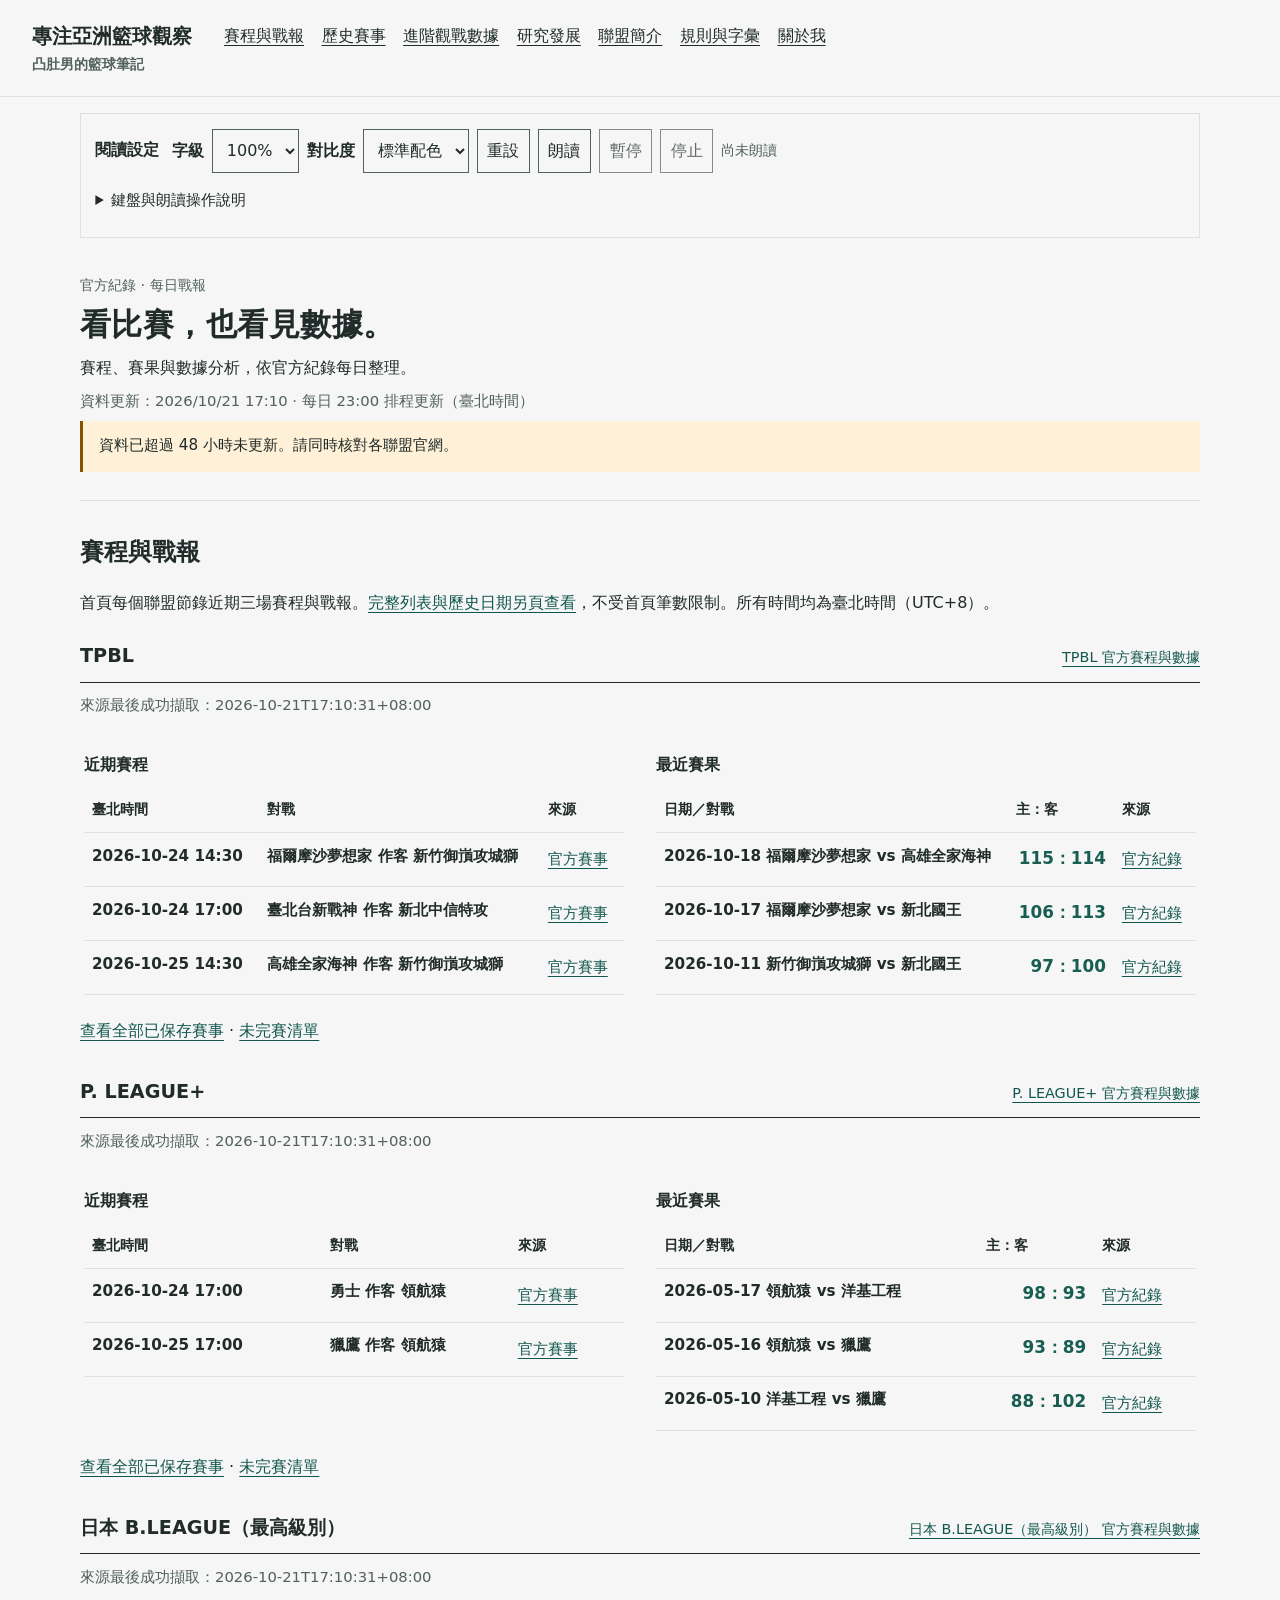
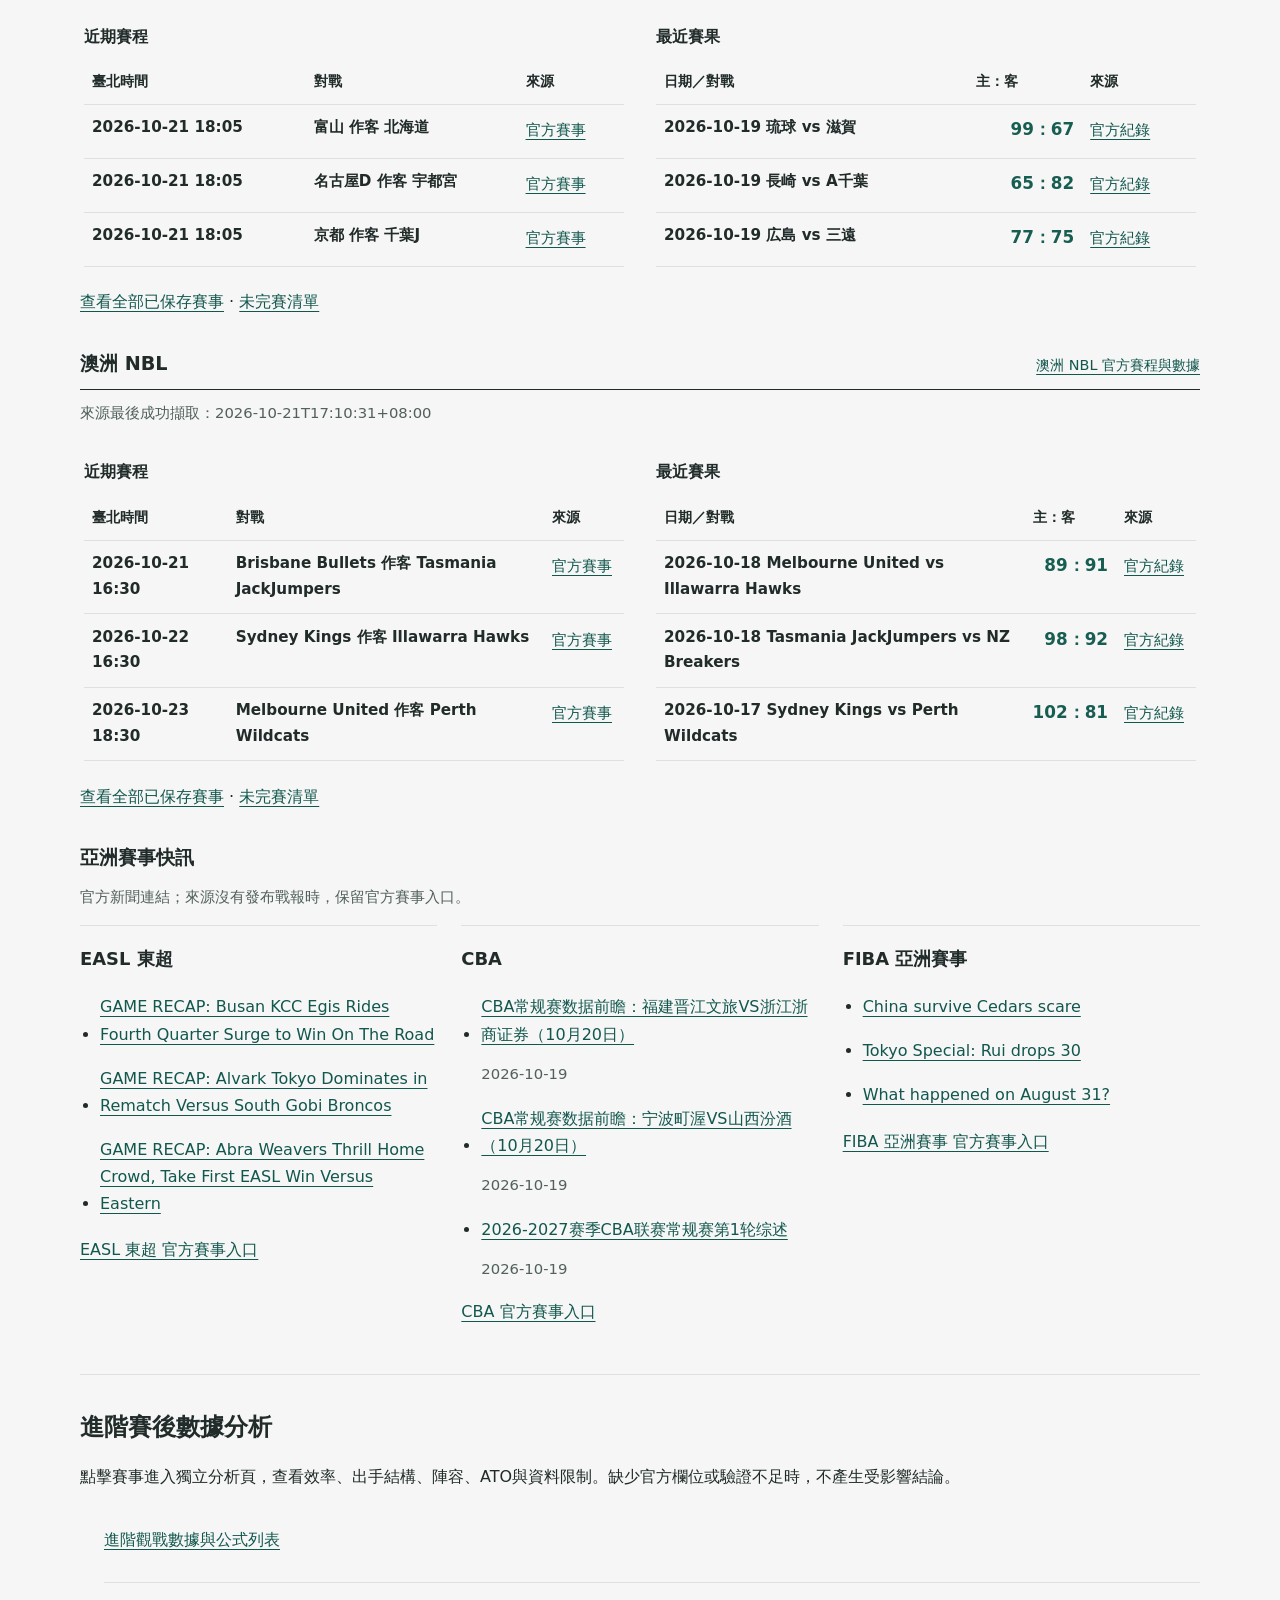
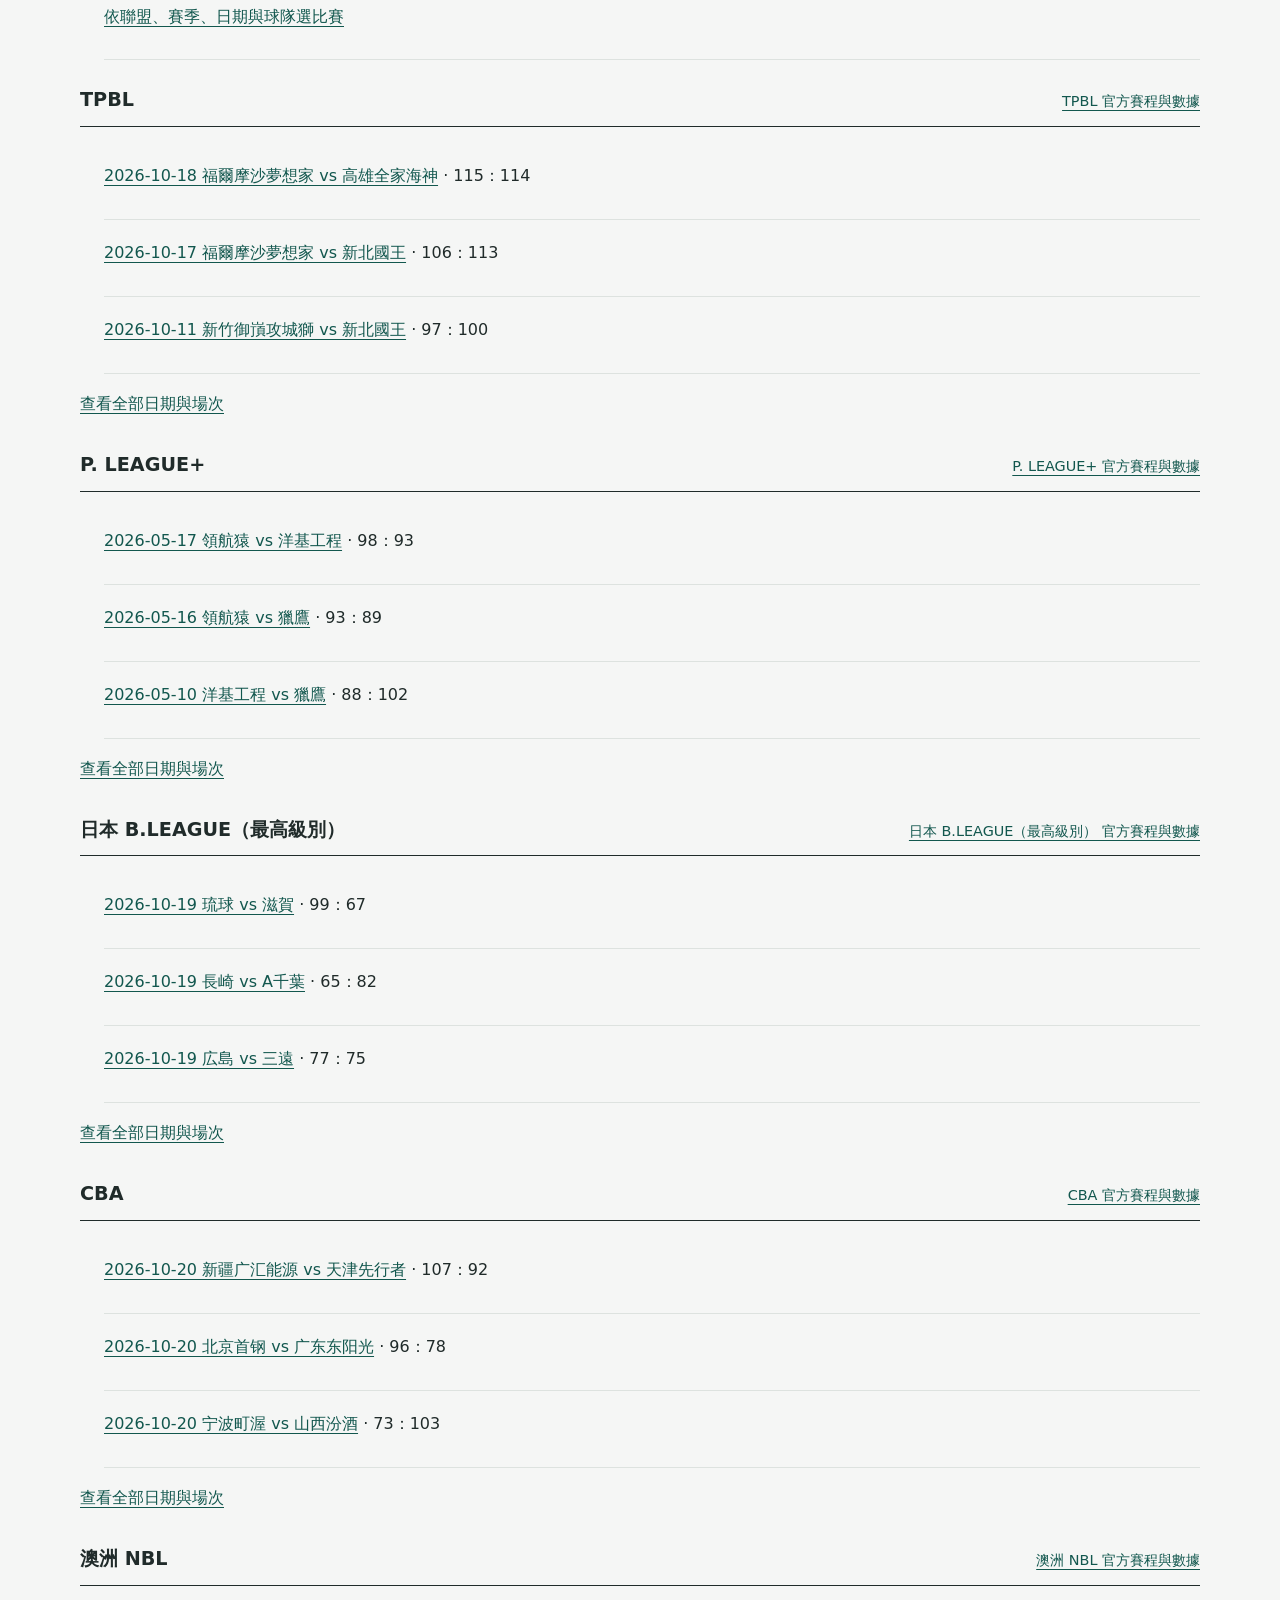
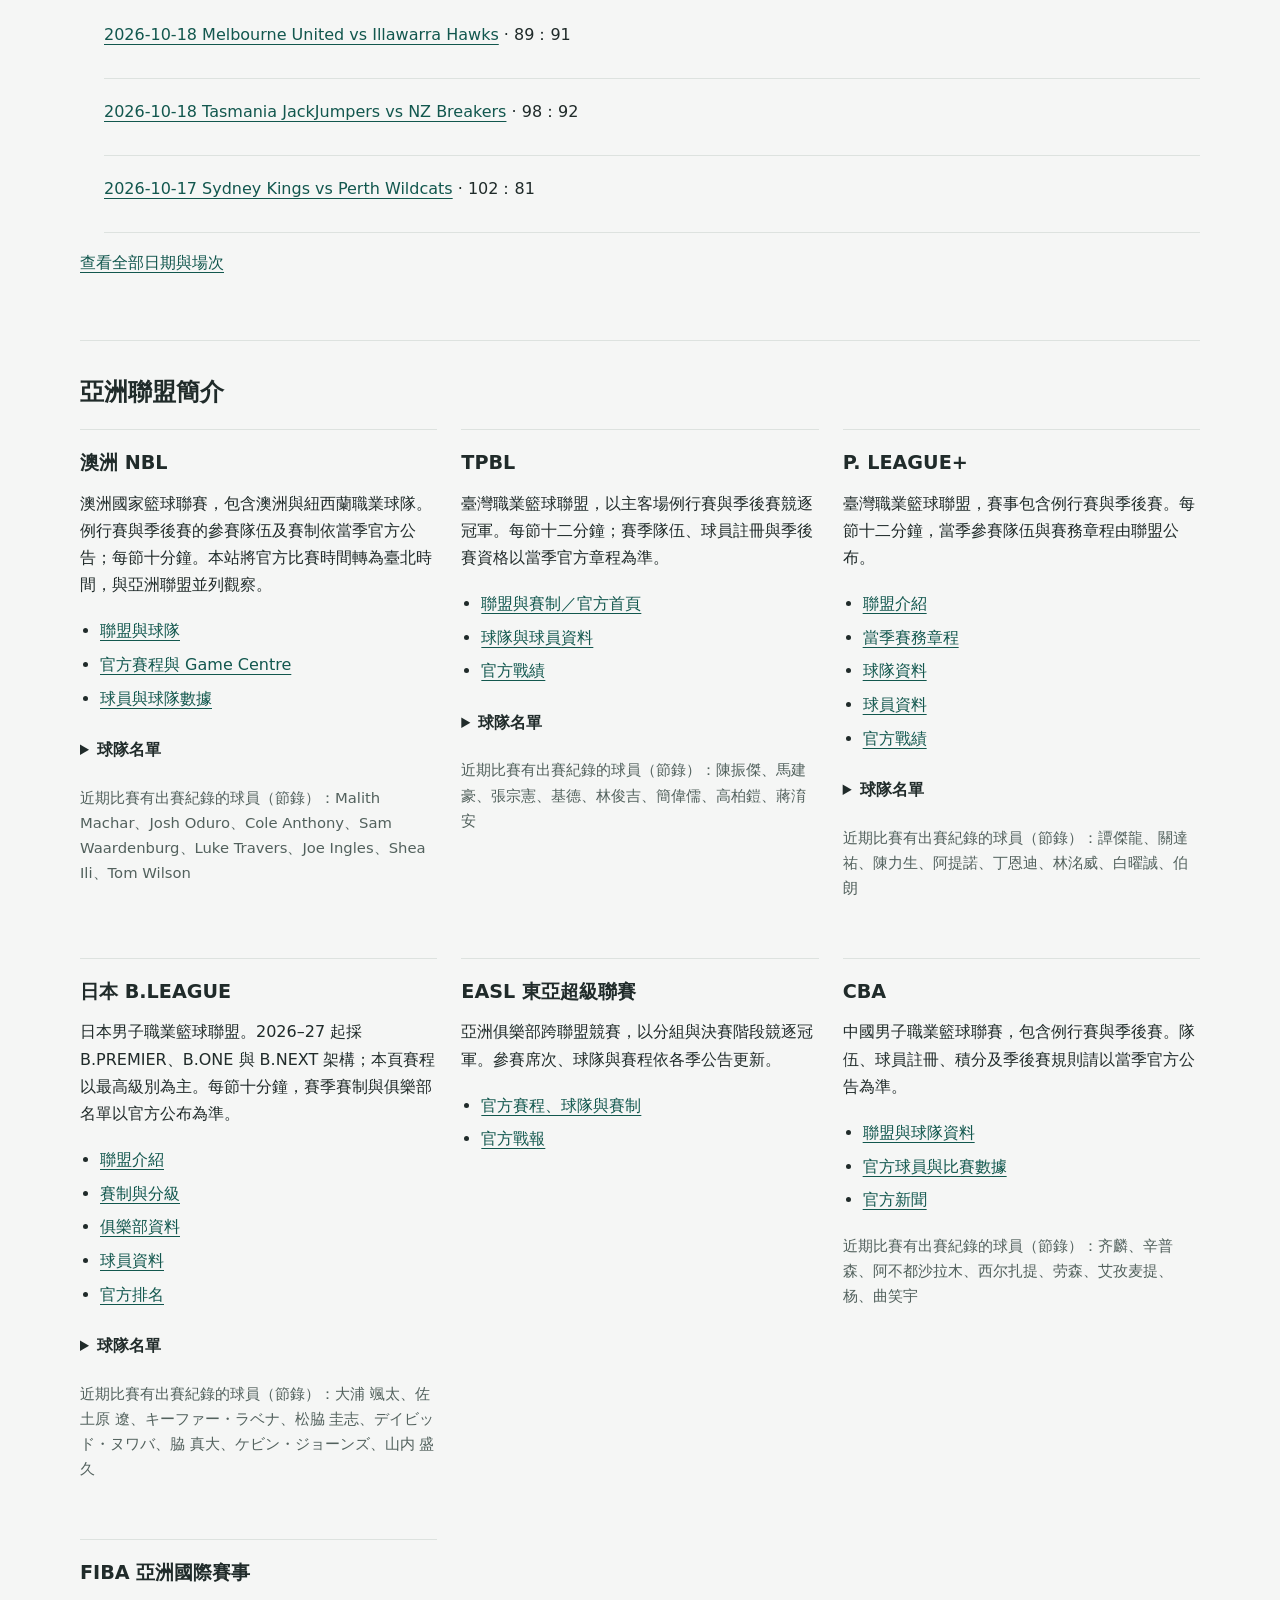
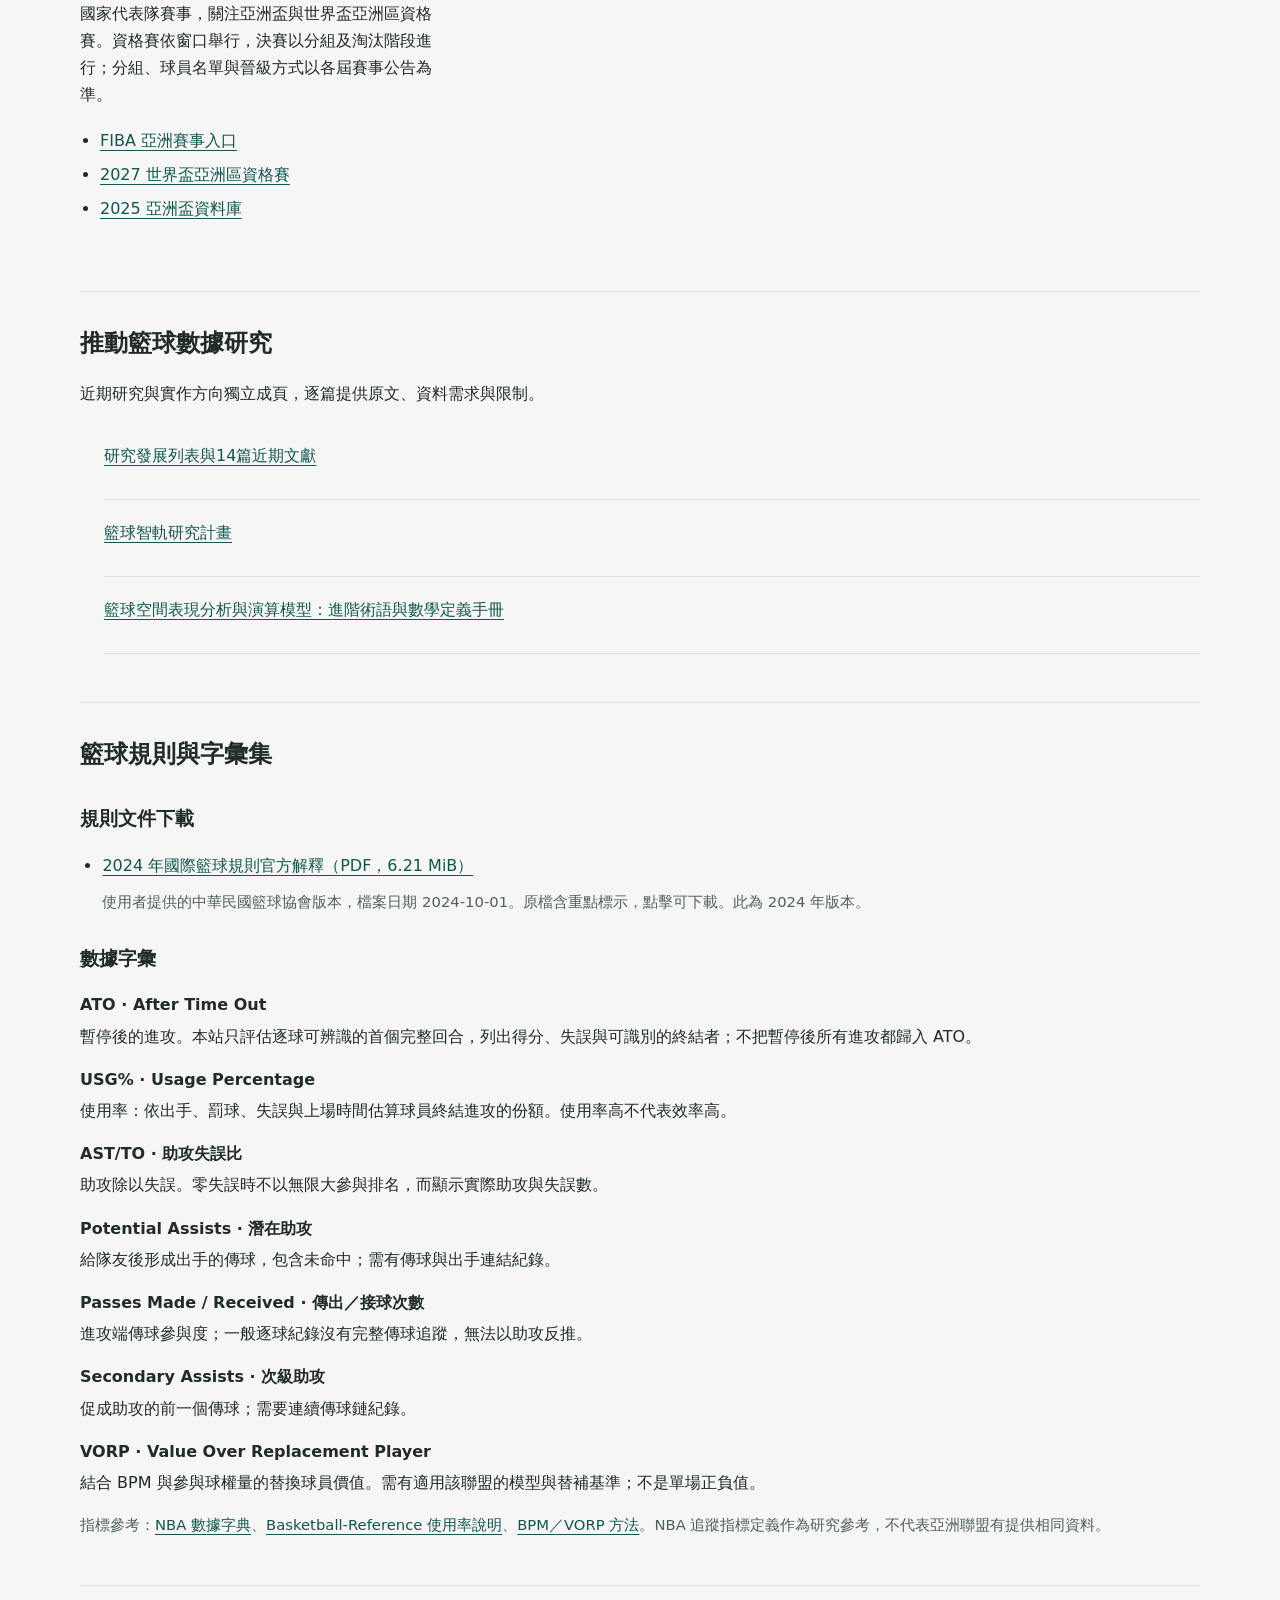
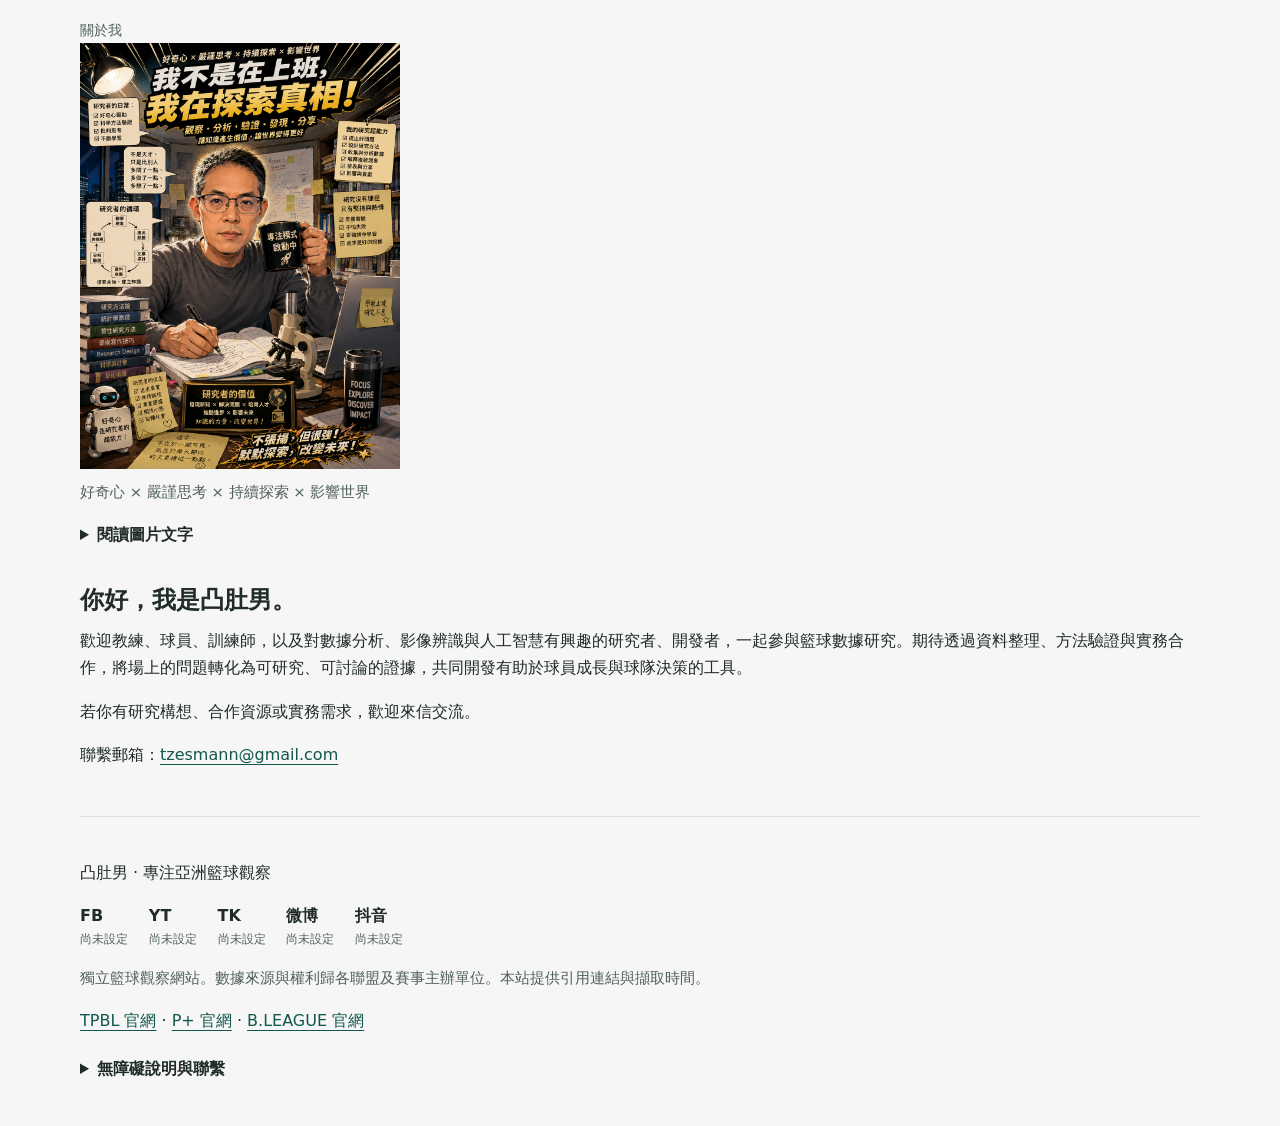
==== commit 8bd83bf1: "Refine accessible report design and integrate official NBL data" ====
--- a/index.html
+++ b/index.html
@@ -2,13 +2,13 @@
 <html lang="zh-Hant"><head><meta charset="utf-8"><meta name="viewport" content="width=device-width,initial-scale=1"><meta name="description" content="凸肚男的專注亞洲籃球觀察：官方賽程、賽後數據與每日分析。"><title>專注亞洲籃球觀察｜凸肚男</title><link rel="stylesheet" href="style.css"><link rel="stylesheet" href="reading.css"><script src="a11y.js" defer></script><script src="speech.js" defer></script><script src="reports.js" defer></script><script src="advanced.js" defer></script><script src="app.js" defer></script></head>
 <body><a class="skip" href="#main">跳至主要內容</a>
 <header><div class="brand"><a href="#main">專注亞洲籃球觀察<span>凸肚男的籃球筆記</span></a></div><nav aria-label="主要導覽"><a href="#games">賽程與戰報</a><a href="history/">歷史賽事</a><a href="analytics/">進階觀戰數據</a><a href="research/">研究發展</a><a href="#leagues">聯盟簡介</a><a href="#rules">規則與字彙</a><a href="#about">關於我</a></nav></header>
-<aside class="reading-settings" aria-label="閱讀設定"><div class="settings-controls" role="group" aria-label="閱讀設定"><h2>閱讀設定</h2><label for="font-size">字級</label><select id="font-size"><option value="100">100%</option><option value="125">125%</option><option value="150">150%</option><option value="175">175%</option><option value="200">200%</option></select><label for="contrast">對比度</label><select id="contrast"><option value="standard">標準配色</option><option value="high">黑字白底</option><option value="dark">白字黑底</option></select><button type="button" id="reset-reading">重設</button><button type="button" id="read-start" aria-describedby="speech-help">朗讀</button><button type="button" id="read-pause" aria-pressed="false" disabled>暫停</button><button type="button" id="read-stop" disabled>停止</button><span id="speech-status" role="status" aria-live="polite">尚未朗讀</span></div><p id="reading-status" class="sr-only" role="status" aria-live="polite">字體 100%，標準配色。</p><p id="speech-help" class="sr-only">先選取文字，或使用導覽前往想閱讀的區塊，再按朗讀。未指定區塊時朗讀主要內容；收合的詳細資料不朗讀。語音依瀏覽器與裝置提供。</p><p class="accessibility-help">可使用 Tab 與 Shift+Tab 移動焦點、Enter 開啟連結、空白鍵操作按鈕；表格若超出畫面，可先聚焦表格區域再用方向鍵捲動。</p></aside>
-<main tabindex="-1" id="main"><div class="intro"><p class="eyebrow">ASIAN BASKETBALL · DAILY JOURNAL</p><h1>看比賽，也看見數據。</h1><p>從臺灣到日本，用官方紀錄讀懂亞洲籃球。</p><p id="updated" class="meta" role="status">正在讀取最近一次更新。</p><p id="stale" class="notice" hidden></p></div>
+<aside class="reading-settings" aria-label="閱讀設定"><div class="settings-controls" role="group" aria-label="閱讀設定"><h2>閱讀設定</h2><label for="font-size">字級</label><select id="font-size"><option value="100">100%</option><option value="125">125%</option><option value="150">150%</option><option value="175">175%</option><option value="200">200%</option></select><label for="contrast">對比度</label><select id="contrast"><option value="standard">標準配色</option><option value="high">黑字白底</option><option value="dark">白字黑底</option></select><button type="button" id="reset-reading">重設</button><button type="button" id="read-start" aria-describedby="speech-help">朗讀</button><button type="button" id="read-pause" aria-pressed="false" disabled>暫停</button><button type="button" id="read-stop" disabled>停止</button><span id="speech-status" role="status" aria-live="polite">尚未朗讀</span></div><p id="reading-status" class="sr-only" role="status" aria-live="polite">字體 100%，標準配色。</p><p id="speech-help" class="sr-only">先選取文字，或使用導覽前往想閱讀的區塊，再按朗讀。未指定區塊時朗讀主要內容；收合的詳細資料不朗讀。語音依瀏覽器與裝置提供。</p><details class="reading-instructions"><summary>鍵盤與朗讀操作說明</summary><p class="accessibility-help">可使用 Tab 與 Shift+Tab 移動焦點、Enter 開啟連結、空白鍵操作按鈕；表格若超出畫面，可先聚焦表格區域再用方向鍵捲動。</p></details></aside>
+<main tabindex="-1" id="main"><div class="intro"><p class="eyebrow">官方紀錄 · 每日戰報</p><h1>看比賽，也看見數據。</h1><p>賽程、賽果與數據分析，依官方紀錄每日整理。</p><p id="updated" class="meta" role="status">正在讀取最近一次更新。</p><p id="stale" class="notice" hidden></p></div>
 <noscript><p class="notice">此網站的賽程與分析需要 JavaScript。你仍可使用以下官方來源連結查看資料。</p></noscript>
-<section id="games" aria-labelledby="games-title"><div class="section-heading"><span class="number" aria-hidden="true">01</span><div><p class="eyebrow">SCHEDULE & RESULTS</p><h2 id="games-title">賽程與戰報</h2></div></div><p>首頁每個聯盟節錄近期三場賽程與戰報。<a href="history/">完整列表與歷史日期另頁查看</a>，不受首頁筆數限制。所有時間均為臺北時間（UTC+8）。</p><div id="game-content"><p>資料讀取中。</p></div><h3>亞洲賽事快訊</h3><p class="meta">官方新聞連結；來源沒有發布戰報時，保留官方賽事入口。</p><div id="news-content"></div></section>
-<section id="analysis" aria-labelledby="analysis-title"><div class="section-heading"><span class="number" aria-hidden="true">02</span><div><p class="eyebrow">POSTGAME NOTES</p><h2 id="analysis-title">進階賽後數據分析</h2></div></div><p>點擊賽事進入獨立分析頁，查看效率、出手結構、陣容、ATO與資料限制。缺少官方欄位或驗證不足時，不產生受影響結論。</p><ul class="article-list"><li><a href="analytics/">進階觀戰數據與公式列表</a></li><li><a href="history/">依聯盟、賽季、日期與球隊選比賽</a></li></ul><div id="analysis-content"></div></section>
-<section id="leagues" aria-labelledby="leagues-title"><div class="section-heading"><span class="number" aria-hidden="true">03</span><div><p class="eyebrow">LEAGUE GUIDE</p><h2 id="leagues-title">亞洲聯盟簡介</h2></div></div><div id="league-content"></div></section>
-<section id="insight" aria-labelledby="insight-title"><div class="section-heading"><span class="number" aria-hidden="true">04</span><div><p class="eyebrow">A PERSONAL PERSPECTIVE</p><h2 id="insight-title">推動籃球數據研究</h2></div></div><p>近期研究與實作方向獨立成頁，逐篇提供原文、資料需求與限制。</p><ul class="article-list"><li><a href="research/">研究發展列表與14篇近期文獻</a></li><li><a href="basketball-research-plan.html">籃球智軌研究計畫</a></li><li><a href="basketball-analytics-handbook.html">籃球空間表現分析與演算模型：進階術語與數學定義手冊</a></li></ul></section>
-<section id="rules" aria-labelledby="rules-title"><div class="section-heading"><span class="number" aria-hidden="true">05</span><div><p class="eyebrow">RULES & GLOSSARY</p><h2 id="rules-title">籃球規則與字彙集</h2></div></div><h3>規則文件下載</h3><ul class="download-list"><li><a href="downloads/fiba-2024-official-interpretations-ctba.pdf" download="2024年國際籃球規則官方解釋.pdf">2024 年國際籃球規則官方解釋（PDF，6.21 MiB）</a><p class="meta">使用者提供的中華民國籃球協會版本，檔案日期 2024-10-01。原檔含重點標示，點擊可下載。此為 2024 年版本。</p></li></ul><h3>數據字彙</h3><dl class="glossary"><dt>ATO · After Time Out</dt><dd>暫停後的進攻。本站只評估逐球可辨識的首個完整回合，列出得分、失誤與可識別的終結者；不把暫停後所有進攻都歸入 ATO。</dd><dt>USG% · Usage Percentage</dt><dd>使用率：依出手、罰球、失誤與上場時間估算球員終結進攻的份額。使用率高不代表效率高。</dd><dt>AST/TO · 助攻失誤比</dt><dd>助攻除以失誤。零失誤時不以無限大參與排名，而顯示實際助攻與失誤數。</dd><dt>Potential Assists · 潛在助攻</dt><dd>給隊友後形成出手的傳球，包含未命中；需有傳球與出手連結紀錄。</dd><dt>Passes Made / Received · 傳出／接球次數</dt><dd>進攻端傳球參與度；一般逐球紀錄沒有完整傳球追蹤，無法以助攻反推。</dd><dt>Secondary Assists · 次級助攻</dt><dd>促成助攻的前一個傳球；需要連續傳球鏈紀錄。</dd><dt>VORP · Value Over Replacement Player</dt><dd>結合 BPM 與參與球權量的替換球員價值。需有適用該聯盟的模型與替補基準；不是單場正負值。</dd></dl><p class="meta">指標參考：<a href="https://www.nba.com/stats/help/glossary">NBA 數據字典</a>、<a href="https://www.basketball-reference.com/about/glossary.html">Basketball-Reference 使用率說明</a>、<a href="https://www.basketball-reference.com/about/bpm2.html">BPM／VORP 方法</a>。NBA 追蹤指標定義作為研究參考，不代表亞洲聯盟有提供相同資料。</p></section>
+<section id="games" aria-labelledby="games-title"><div class="section-heading"><span class="number" aria-hidden="true">01</span><div><h2 id="games-title">賽程與戰報</h2></div></div><p>首頁每個聯盟節錄近期三場賽程與戰報。<a href="history/">完整列表與歷史日期另頁查看</a>，不受首頁筆數限制。所有時間均為臺北時間（UTC+8）。</p><div id="game-content"><p>資料讀取中。</p></div><h3>亞洲賽事快訊</h3><p class="meta">官方新聞連結；來源沒有發布戰報時，保留官方賽事入口。</p><div id="news-content"></div></section>
+<section id="analysis" aria-labelledby="analysis-title"><div class="section-heading"><span class="number" aria-hidden="true">02</span><div><h2 id="analysis-title">進階賽後數據分析</h2></div></div><p>點擊賽事進入獨立分析頁，查看效率、出手結構、陣容、ATO與資料限制。缺少官方欄位或驗證不足時，不產生受影響結論。</p><ul class="article-list"><li><a href="analytics/">進階觀戰數據與公式列表</a></li><li><a href="history/">依聯盟、賽季、日期與球隊選比賽</a></li></ul><div id="analysis-content"></div></section>
+<section id="leagues" aria-labelledby="leagues-title"><div class="section-heading"><span class="number" aria-hidden="true">03</span><div><h2 id="leagues-title">亞洲聯盟簡介</h2></div></div><div id="league-content"></div></section>
+<section id="insight" aria-labelledby="insight-title"><div class="section-heading"><span class="number" aria-hidden="true">04</span><div><h2 id="insight-title">推動籃球數據研究</h2></div></div><p>近期研究與實作方向獨立成頁，逐篇提供原文、資料需求與限制。</p><ul class="article-list"><li><a href="research/">研究發展列表與14篇近期文獻</a></li><li><a href="basketball-research-plan.html" target="_blank" rel="noopener" aria-label="籃球智軌研究計畫（開新分頁）">籃球智軌研究計畫</a></li><li><a href="basketball-analytics-handbook.html" target="_blank" rel="noopener" aria-label="籃球空間表現分析與演算模型：進階術語與數學定義手冊（開新分頁）">籃球空間表現分析與演算模型：進階術語與數學定義手冊</a></li></ul></section>
+<section id="rules" aria-labelledby="rules-title"><div class="section-heading"><span class="number" aria-hidden="true">05</span><div><h2 id="rules-title">籃球規則與字彙集</h2></div></div><h3>規則文件下載</h3><ul class="download-list"><li><a href="downloads/fiba-2024-official-interpretations-ctba.pdf" download="2024年國際籃球規則官方解釋.pdf">2024 年國際籃球規則官方解釋（PDF，6.21 MiB）</a><p class="meta">使用者提供的中華民國籃球協會版本，檔案日期 2024-10-01。原檔含重點標示，點擊可下載。此為 2024 年版本。</p></li></ul><h3>數據字彙</h3><dl class="glossary"><dt>ATO · After Time Out</dt><dd>暫停後的進攻。本站只評估逐球可辨識的首個完整回合，列出得分、失誤與可識別的終結者；不把暫停後所有進攻都歸入 ATO。</dd><dt>USG% · Usage Percentage</dt><dd>使用率：依出手、罰球、失誤與上場時間估算球員終結進攻的份額。使用率高不代表效率高。</dd><dt>AST/TO · 助攻失誤比</dt><dd>助攻除以失誤。零失誤時不以無限大參與排名，而顯示實際助攻與失誤數。</dd><dt>Potential Assists · 潛在助攻</dt><dd>給隊友後形成出手的傳球，包含未命中；需有傳球與出手連結紀錄。</dd><dt>Passes Made / Received · 傳出／接球次數</dt><dd>進攻端傳球參與度；一般逐球紀錄沒有完整傳球追蹤，無法以助攻反推。</dd><dt>Secondary Assists · 次級助攻</dt><dd>促成助攻的前一個傳球；需要連續傳球鏈紀錄。</dd><dt>VORP · Value Over Replacement Player</dt><dd>結合 BPM 與參與球權量的替換球員價值。需有適用該聯盟的模型與替補基準；不是單場正負值。</dd></dl><p class="meta">指標參考：<a href="https://www.nba.com/stats/help/glossary">NBA 數據字典</a>、<a href="https://www.basketball-reference.com/about/glossary.html">Basketball-Reference 使用率說明</a>、<a href="https://www.basketball-reference.com/about/bpm2.html">BPM／VORP 方法</a>。NBA 追蹤指標定義作為研究參考，不代表亞洲聯盟有提供相同資料。</p></section>
 <section id="about" aria-labelledby="about-title"><p class="eyebrow">關於我</p><figure class="about-portrait"><img src="researcher-portrait.png" width="1086" height="1448" loading="lazy" decoding="async" alt="戴眼鏡的研究者在書房中拿著筆與馬克杯，周圍是研究筆記與書籍。"><figcaption class="meta">好奇心 × 嚴謹思考 × 持續探索 × 影響世界</figcaption><details><summary>閱讀圖片文字</summary><p>我不是在上班，我在探索真相！觀察、分析、驗證、發現、分享，讓知識產生價值，讓世界變得更好。</p><p>研究者的日常：好奇心驅動、科學方法驗證、批判思考、不斷學習。不是天才，只是比別人多問了一點、多做了一點、多想了一點。</p><p>研究者的循環：觀察現象、提出問題、文獻探討、資料收集、分析驗證、結論與發現。探索未知，建立知識。</p><p>我的研究超能力：提出好問題、設計研究方法、收集與分析數據、解釋複雜現象、發表與分享、影響與貢獻。研究沒有捷徑，只有堅持與熱情；反覆實驗、不怕失敗、從錯誤中學習、追求更好的證據。</p><p>研究者的信念：追求真實、保持誠信、尊重證據、開放心態、回饋社會。好奇心是研究者的超能力！學無止境，研究不息。</p><p>研究者的價值：發現新知、解決問題、培育人才、推動進步、影響未來。知識的力量，改變世界！進步不在於一蹴可幾，而在於每天都比昨天更接近一點點。不張揚，但很強；默默探索，改變未來。</p></details></figure><h2 id="about-title">你好，我是凸肚男。</h2><p>歡迎教練、球員、訓練師，以及對數據分析、影像辨識與人工智慧有興趣的研究者、開發者，一起參與籃球數據研究。期待透過資料整理、方法驗證與實務合作，將場上的問題轉化為可研究、可討論的證據，共同開發有助於球員成長與球隊決策的工具。</p><p>若你有研究構想、合作資源或實務需求，歡迎來信交流。</p><p>聯繫郵箱：<a href="mailto:tzesmann@gmail.com">tzesmann@gmail.com</a></p></section>
-</main><footer><p>凸肚男 · 專注亞洲籃球觀察</p><ul aria-label="預留社群媒體位置"><li>FB <span>尚未設定</span></li><li>YT <span>尚未設定</span></li><li>TK <span>尚未設定</span></li><li>微博 <span>尚未設定</span></li><li>抖音 <span>尚未設定</span></li></ul><p class="meta">獨立籃球觀察網站。數據來源與權利歸各聯盟及賽事主辦單位。本站提供引用連結與擷取時間。</p><p><a href="https://tpbl.basketball/">TPBL 官網</a> · <a href="https://pleagueofficial.com/">P+ 官網</a> · <a href="https://www.bleague.jp/">B.LEAGUE 官網</a></p><details id="accessibility"><summary>無障礙說明與聯繫</summary><p>本站以 <a href="https://www.w3.org/TR/WCAG22/">WCAG 2.2 AA</a> 為設計與檢測目標，提供鍵盤操作、字級與對比設定，以及可暫停、停止的朗讀功能。</p><p>桌面閱讀設定以一列呈現；窄螢幕或放大文字時自動換行。數據表格保留欄列關係，可在表格區域水平捲動。</p><p>若遇到閱讀或操作問題，請來信 <a href="mailto:tzesmann@gmail.com">tzesmann@gmail.com</a>，附上頁面網址、瀏覽器與遇到的問題。</p><p class="meta">最近檢測：2026 年 10 月 8 日。首頁與研究文章已進行自動檢測及鍵盤、放大與重排測試；尚未完成真人螢幕閱讀器驗收。2024 年規則下載 PDF 為原始文件，其標籤與閱讀順序另待檢查，不在本次 HTML 檢測範圍。</p></details></footer></body></html>
+</main><footer><p>凸肚男 · 專注亞洲籃球觀察</p><ul aria-label="預留社群媒體位置"><li>FB <span>尚未設定</span></li><li>YT <span>尚未設定</span></li><li>TK <span>尚未設定</span></li><li>微博 <span>尚未設定</span></li><li>抖音 <span>尚未設定</span></li></ul><p class="meta">獨立籃球觀察網站。數據來源與權利歸各聯盟及賽事主辦單位。本站提供引用連結與擷取時間。</p><p><a href="https://tpbl.basketball/">TPBL 官網</a> · <a href="https://pleagueofficial.com/">P+ 官網</a> · <a href="https://www.bleague.jp/">B.LEAGUE 官網</a></p><details id="accessibility"><summary>無障礙說明與聯繫</summary><p>本站以 <a href="https://www.w3.org/TR/WCAG22/">WCAG 2.2 AA</a> 為設計與檢測目標，提供鍵盤操作、字級與對比設定，以及可暫停、停止的朗讀功能。</p><p>桌面閱讀設定以一列呈現；窄螢幕或放大文字時自動換行。數據表格保留欄列關係，可在表格區域水平捲動。</p><p>若遇到閱讀或操作問題，請來信 <a href="mailto:tzesmann@gmail.com">tzesmann@gmail.com</a>，附上頁面網址、瀏覽器與遇到的問題。</p><p class="meta">最近版面與自動檢測：2026 年 10 月 21 日。首頁與研究文章已進行自動檢測及鍵盤、放大與重排測試；尚未完成真人螢幕閱讀器驗收。2024 年規則下載 PDF 為原始文件，其標籤與閱讀順序另待檢查，不在本次 HTML 檢測範圍。</p></details></footer></body></html>
--- a/style.css
+++ b/style.css
@@ -1,3 +1,13 @@
 :root{color-scheme:light;--ink:#172b3a;--muted:#50616b;--paper:#faf9f5;--line:#c8d0d1;--accent:#146057;--soft:#edf3f0}*{box-sizing:border-box}html{scroll-padding-top:1rem}body{margin:0;background:var(--paper);color:var(--ink);font:1rem/1.8 system-ui,-apple-system,"Segoe UI","Microsoft JhengHei",sans-serif}a{color:#12574e;text-underline-offset:.25em}a:hover{text-decoration-thickness:3px}a:focus-visible,summary:focus-visible{outline:3px solid #a14800;outline-offset:5px}header{max-width:1200px;margin:auto;padding:2rem 3rem;display:flex;gap:2rem;align-items:center;justify-content:space-between;border-bottom:1px solid var(--line)}.brand a{font-size:1.3rem;font-weight:750;text-decoration:none;color:var(--ink)}.brand span{display:block;font-size:.8rem;letter-spacing:.08em;color:var(--muted)}nav{display:flex;gap:1.4rem;flex-wrap:wrap}nav a{font-size:.95rem;padding:.4rem 0;min-height:44px}main{max-width:1080px;padding:0 3rem;margin:auto}.intro{padding:4rem 0 3rem;border-bottom:1px solid var(--line)}h1{font-size:clamp(2rem,5vw,3.6rem);line-height:1.35;letter-spacing:.015em;margin:.6rem 0 1rem}h2{font-size:1.8rem;line-height:1.4;margin:.2rem 0}h3{font-size:1.35rem;margin:1.8rem 0 .5rem}h4{font-size:1.12rem;margin:1.2rem 0 .5rem}p{margin:.6rem 0 1rem}.eyebrow{font-size:.75rem;letter-spacing:.16em;font-weight:750;color:var(--accent);margin:0}.meta{font-size:.88rem;color:var(--muted)}section{padding:3rem 0;border-bottom:1px solid var(--line)}.section-heading{display:flex;gap:1.1rem;align-items:center;margin-bottom:1.5rem}.number{font-size:2.7rem;line-height:1;color:var(--accent);font-weight:300}.league-block{margin:2rem 0 2.8rem}.league-head{display:flex;align-items:baseline;justify-content:space-between;gap:1rem;flex-wrap:wrap;border-bottom:2px solid var(--ink);padding-bottom:.5rem}.league-head h3{margin:0}.table-wrap{overflow-x:auto;margin-bottom:1.5rem}table{border-collapse:collapse;width:100%;font-size:.95rem}caption{text-align:left;font-weight:700;padding:1rem 0 .5rem}th{text-align:left;font-size:.85rem;background:var(--soft)}td,th{padding:.7rem .75rem;border-bottom:1px solid var(--line)}td:first-child{white-space:nowrap}.notice{padding:.8rem 1rem;background:#fff0d8;border-left:4px solid #865300;font-size:.95rem}.no-data{padding:1rem;background:var(--soft);color:var(--muted)}.news-grid,.guide-grid{display:grid;grid-template-columns:repeat(3,minmax(0,1fr));gap:1.2rem}.news-card,.guide{border:1px solid var(--line);padding:1.3rem}.news-card h4,.guide h3{margin-top:0}.news-card ul,.guide ul{padding-left:1.25rem}.report{padding:1.5rem 0;border-bottom:1px solid var(--line)}.report-heading{display:flex;gap:1rem;justify-content:space-between;align-items:baseline;flex-wrap:wrap}.report h4{margin:0}.score{font-weight:700;font-variant-numeric:tabular-nums}.observations{list-style:none;counter-reset:notes;padding:0}.observations>li{counter-increment:notes;padding:1rem 0 1rem 2.5rem;position:relative}.observations>li:before{content:counter(notes,decimal-leading-zero);position:absolute;left:0;color:var(--accent);font-weight:700}.observations h5{font-size:1rem;margin:0}.observations p{margin:.3rem 0}.method{padding:1rem 1.2rem;border:1px solid var(--line);margin:1.5rem 0}summary{cursor:pointer;min-height:32px;font-weight:650}.empty{padding:2rem;border:1px dashed #7b8b8d}footer{max-width:1080px;margin:auto;padding:2rem 3rem}footer ul{list-style:none;display:flex;flex-wrap:wrap;gap:1.3rem;padding:0}footer li{font-weight:600}footer li span{display:block;font-size:.75rem;font-weight:400;color:var(--muted)}.skip{position:absolute;left:1rem;top:-100px;background:var(--ink);color:white;padding:1rem;z-index:10}.skip:focus{top:1rem}#about a{overflow-wrap:anywhere}@media(max-width:760px){header{display:block;padding:1.3rem 1.2rem}nav{margin-top:1rem;gap:.5rem 1.2rem}main,footer{padding-left:1.2rem;padding-right:1.2rem}.intro{padding-top:2.5rem}.news-grid,.guide-grid{grid-template-columns:1fr}section{padding:2rem 0}td,th{padding:.55rem}.number{font-size:2rem}}@media(prefers-reduced-motion:reduce){*{scroll-behavior:auto!important}}@media(forced-colors:active){.notice,.method,.empty,.news-card,.guide{border:1px solid CanvasText}a:focus-visible,summary:focus-visible{outline-color:Highlight}}@media print{nav,.skip{display:none}main,footer{max-width:none;padding:0}details{display:block}.report{break-inside:avoid}}
 .about-portrait{margin:0 0 1.5rem;width:min(100%,22rem)}.about-portrait img{display:block;width:100%;height:auto}.about-portrait figcaption{margin-top:.6rem}.about-portrait details{margin-top:.75rem}.about-portrait details p{font-size:.95rem}.research-plan .article-body p{margin:1.25rem 0;line-height:1.8}
 .article-list{list-style:none;padding:0}.article-list>li{padding:1rem 0;border-bottom:1px solid var(--line)}.article-list p{margin:.3rem 0}.filter-form{display:flex;flex-wrap:wrap;gap:1rem;align-items:end;margin:1.5rem 0}.filter-form label{display:flex;flex-direction:column;gap:.3rem;min-width:9rem}.filter-form input,.filter-form select,.filter-form button,.pagination button{font:inherit;color:inherit;background:var(--paper);border:1px solid var(--line);padding:.5rem;min-height:44px;max-width:100%}.filter-form button,.pagination button{cursor:pointer}.pagination{display:flex;gap:1rem;align-items:center;flex-wrap:wrap}main a{overflow-wrap:anywhere}input:focus-visible,select:focus-visible,button:focus-visible{outline:3px solid #a14800;outline-offset:3px}@media(max-width:600px){.filter-form label{width:100%}}
+
+/* TASTE report direction: readable type, a quiet frame and a scoreboard rhythm. */
+:root{--paper:#f5f6f5;--ink:#202b2a;--muted:#52615d;--line:#dde2df;--soft:#f0f3f1;--accent:#185d52}
+body{line-height:1.7}header{max-width:1280px;padding:1.2rem 2rem;gap:1rem 2rem;align-items:start}.brand a{font-size:1.25rem}.brand span{font-size:.875rem;letter-spacing:0}nav{gap:.25rem 1.1rem}nav a{color:var(--ink);font-size:1rem;text-decoration-thickness:1px}
+main,footer{max-width:1184px;padding-left:2rem;padding-right:2rem}.intro{padding:1.7rem 0 1.3rem}.intro h1{font-size:clamp(1.6rem,2.4vw,2rem);font-weight:700;margin:.3rem 0 .5rem}.intro>p{margin:.45rem 0}.eyebrow{font-size:.9rem;letter-spacing:0;font-weight:500;color:var(--muted)}h2{font-size:1.5rem}h3{font-size:1.2rem}section{padding:2rem 0}.section-heading{margin-bottom:1rem}.section-heading .number{display:none}.section-heading .eyebrow{display:none}
+.league-block{margin:1.5rem 0 2rem;min-width:0}.league-head{border-bottom:1px solid var(--ink);padding-bottom:.55rem}.league-head>a{font-size:.9rem}.league-tables{display:grid;grid-template-columns:repeat(2,minmax(0,1fr));gap:1.5rem;align-items:start}.league-tables>*{min-width:0}.league-tables .table-wrap{margin-bottom:.5rem}caption{font-size:1rem;padding:.85rem 0 .55rem}.score,td,th{font-variant-numeric:tabular-nums}th{background:transparent;font-size:.9rem}td,th{padding:.65rem .5rem;vertical-align:top}.league-tables td:nth-child(2){font-weight:600}.league-tables .table-wrap table{min-width:28rem}.league-tables th:first-child{white-space:normal}.league-tables td:last-child{white-space:nowrap}.league-tables+ p{margin-top:.6rem}
+.news-grid,.guide-grid{align-items:start;gap:1.5rem}.news-card,.guide{border:0;border-top:1px solid var(--line);padding:1.1rem 0}.news-card ul li{margin:.65rem 0}.no-data{background:transparent;padding:.8rem 0;margin:0}.article-list{padding-left:0}.report-card{border-radius:0;border-color:var(--line)}.team-tag{border-radius:0}.about-portrait{width:min(100%,20rem)}.notice{border-left-width:3px}.meta{font-size:.925rem}.reading-instructions{margin:.2rem .4rem}.reading-instructions summary{font-size:.925rem;font-weight:500}.reading-instructions .accessibility-help{margin:.2rem 0 .5rem}
+@media(max-width:900px){.league-tables{grid-template-columns:minmax(0,1fr);gap:.25rem}header{padding:1rem 1.25rem}main,footer{padding-left:1.25rem;padding-right:1.25rem}}
+@media(max-width:600px){header{padding:1rem}main,footer{padding-left:1rem;padding-right:1rem}nav{margin-top:.5rem;gap:.15rem 1rem}nav a{font-size:.95rem}.intro{padding:1.2rem 0}section{padding:1.5rem 0}.league-head{display:block}.league-head>a{margin-top:.25rem}.news-grid,.guide-grid{gap:1rem}.league-tables{gap:.5rem}}
+.numeric{text-align:right;white-space:nowrap;font-variant-numeric:tabular-nums}.league-tables .numeric{font-size:1.05rem;color:var(--accent)}
--- a/reading.css
+++ b/reading.css
@@ -53,3 +53,6 @@
 .article .article-toc{display:block}
 .article .article-toc a{min-height:44px}
 @media(forced-colors:active){:focus-visible{outline-color:Highlight}.settings-controls select,.settings-controls button{border-color:ButtonText}}
+.reading-settings{max-width:1120px;margin:1rem auto 0;border:1px solid var(--line);background:var(--paper);padding:.5rem}.settings-controls{gap:.5rem}.settings-controls select,.settings-controls button{padding:.3rem .6rem}.settings-controls h2{font-size:1rem}.settings-controls button{border-color:var(--muted)}
+@media(max-width:1160px){.reading-settings{margin:1rem 1.25rem 0}}
+@media(max-width:600px){.reading-settings{margin:.75rem 1rem 0}.settings-controls{padding:.25rem;gap:.4rem}.reading-instructions{margin:0 .25rem}.settings-controls label{font-size:.95rem}}
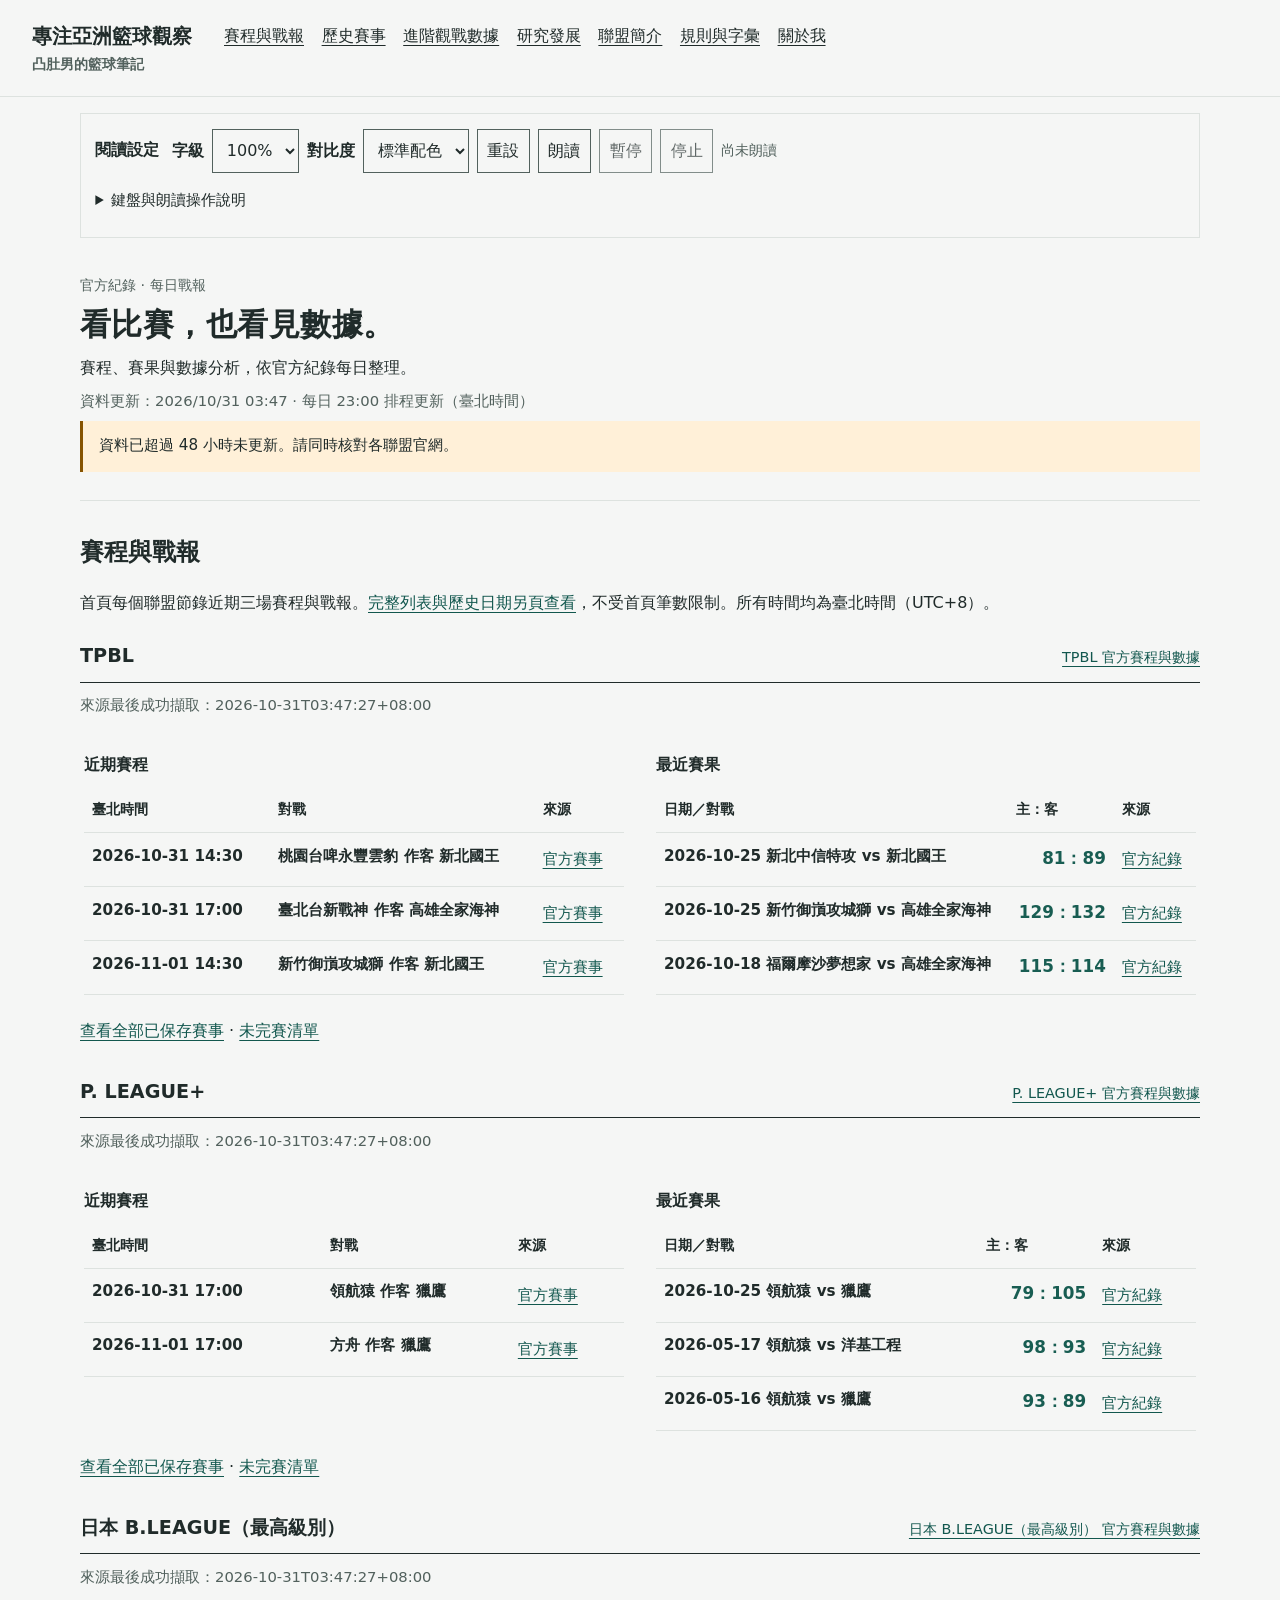
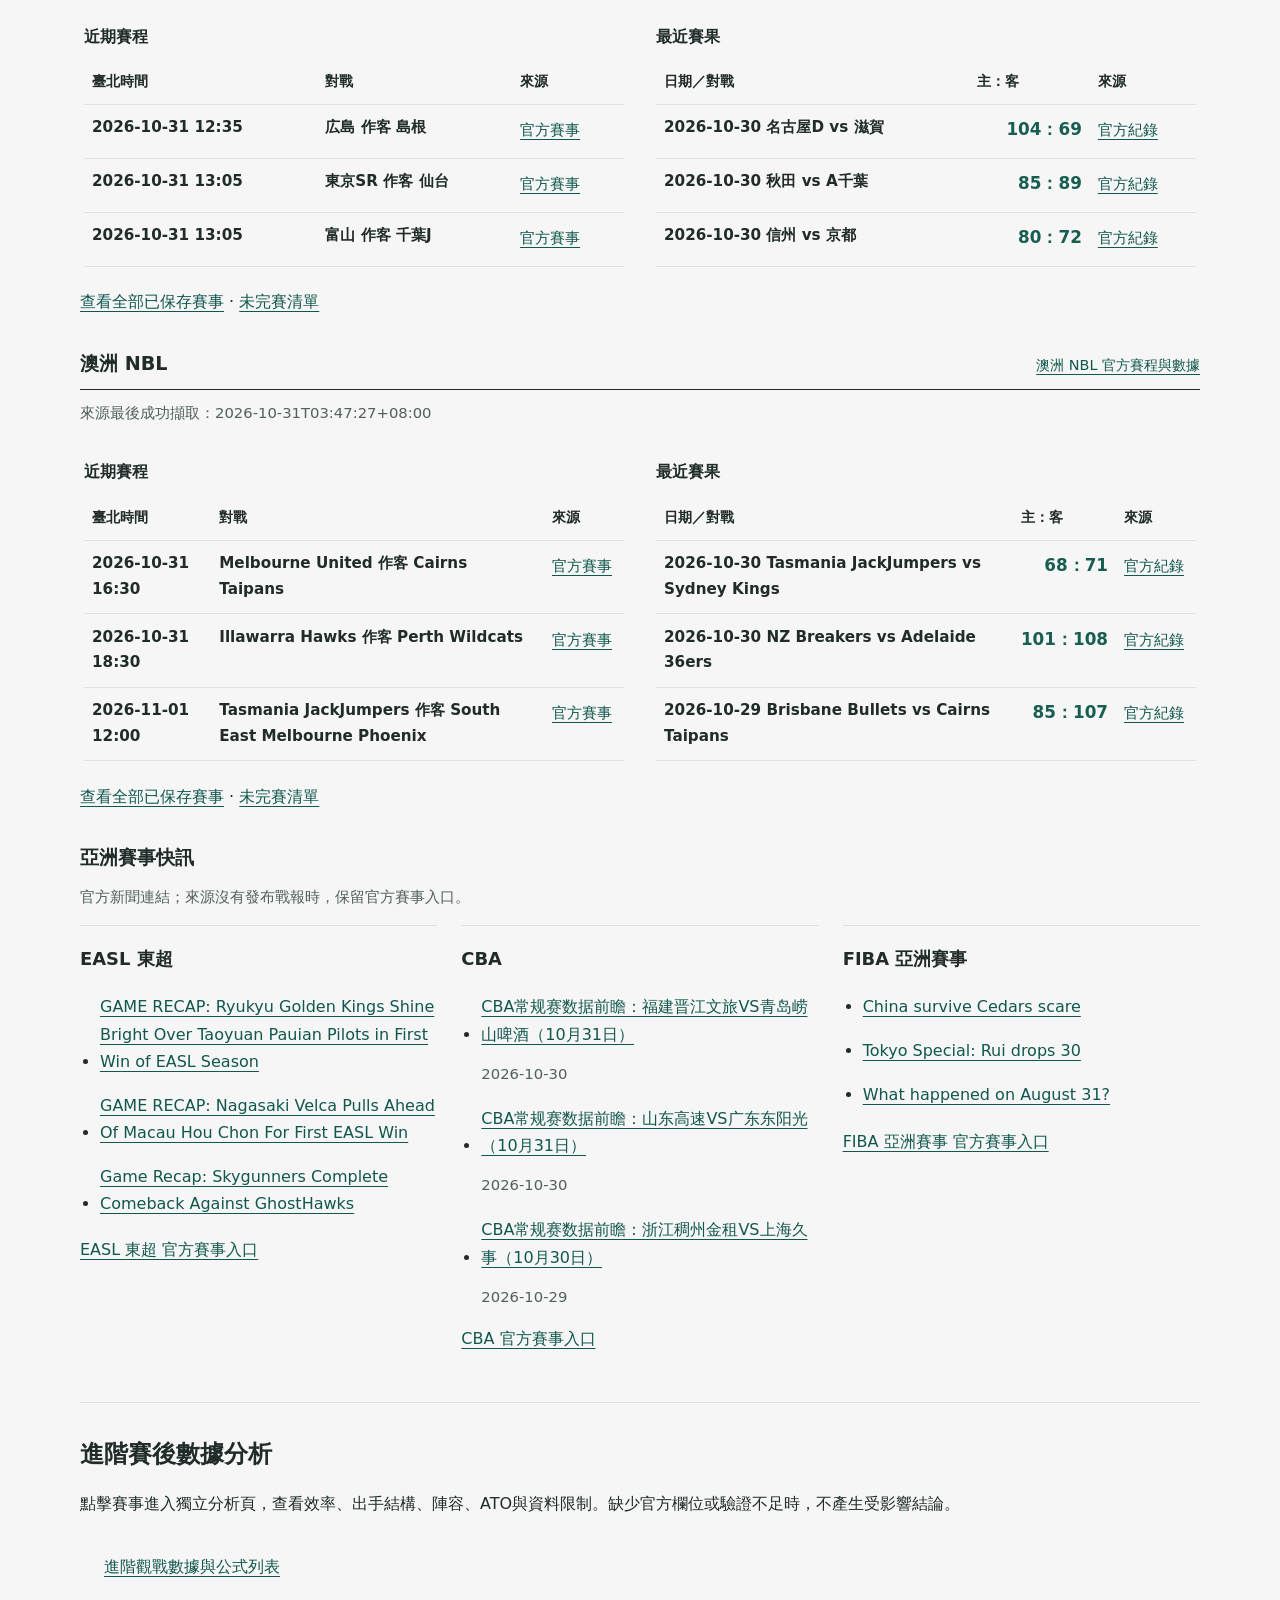
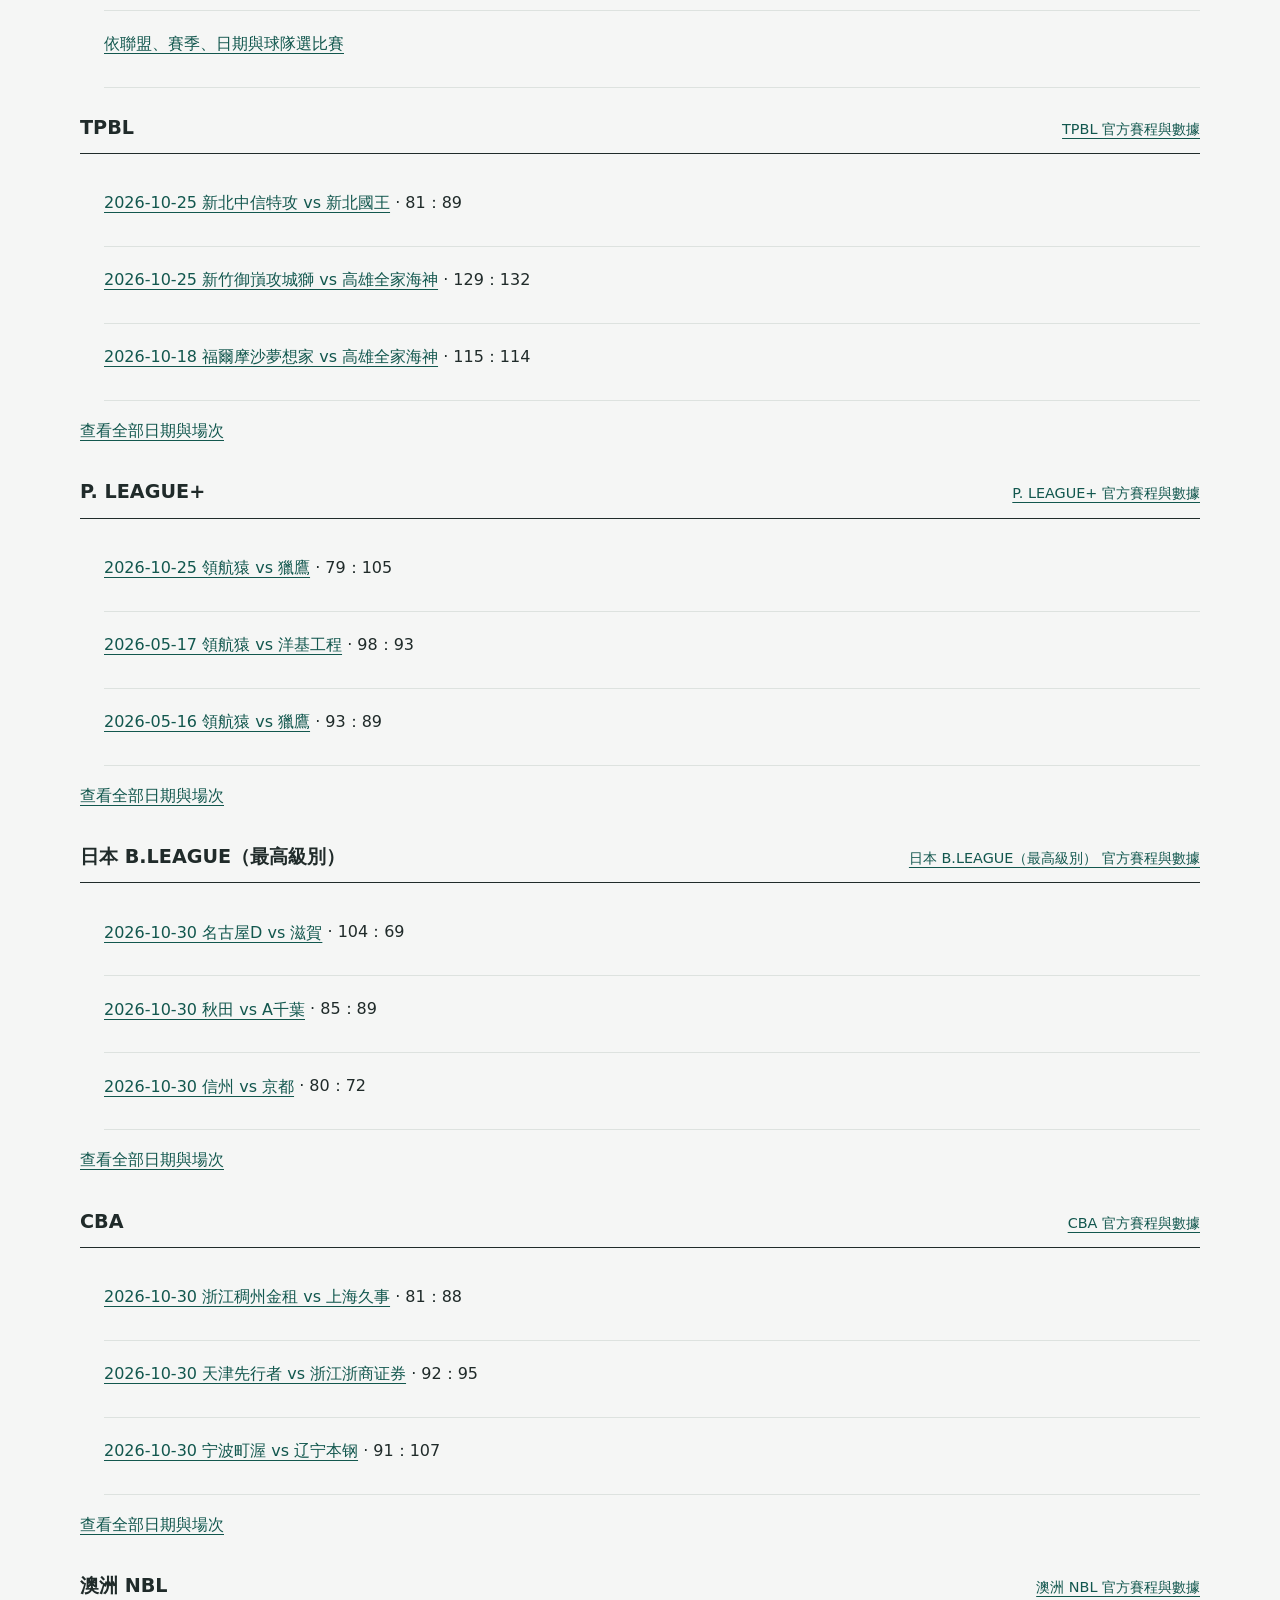
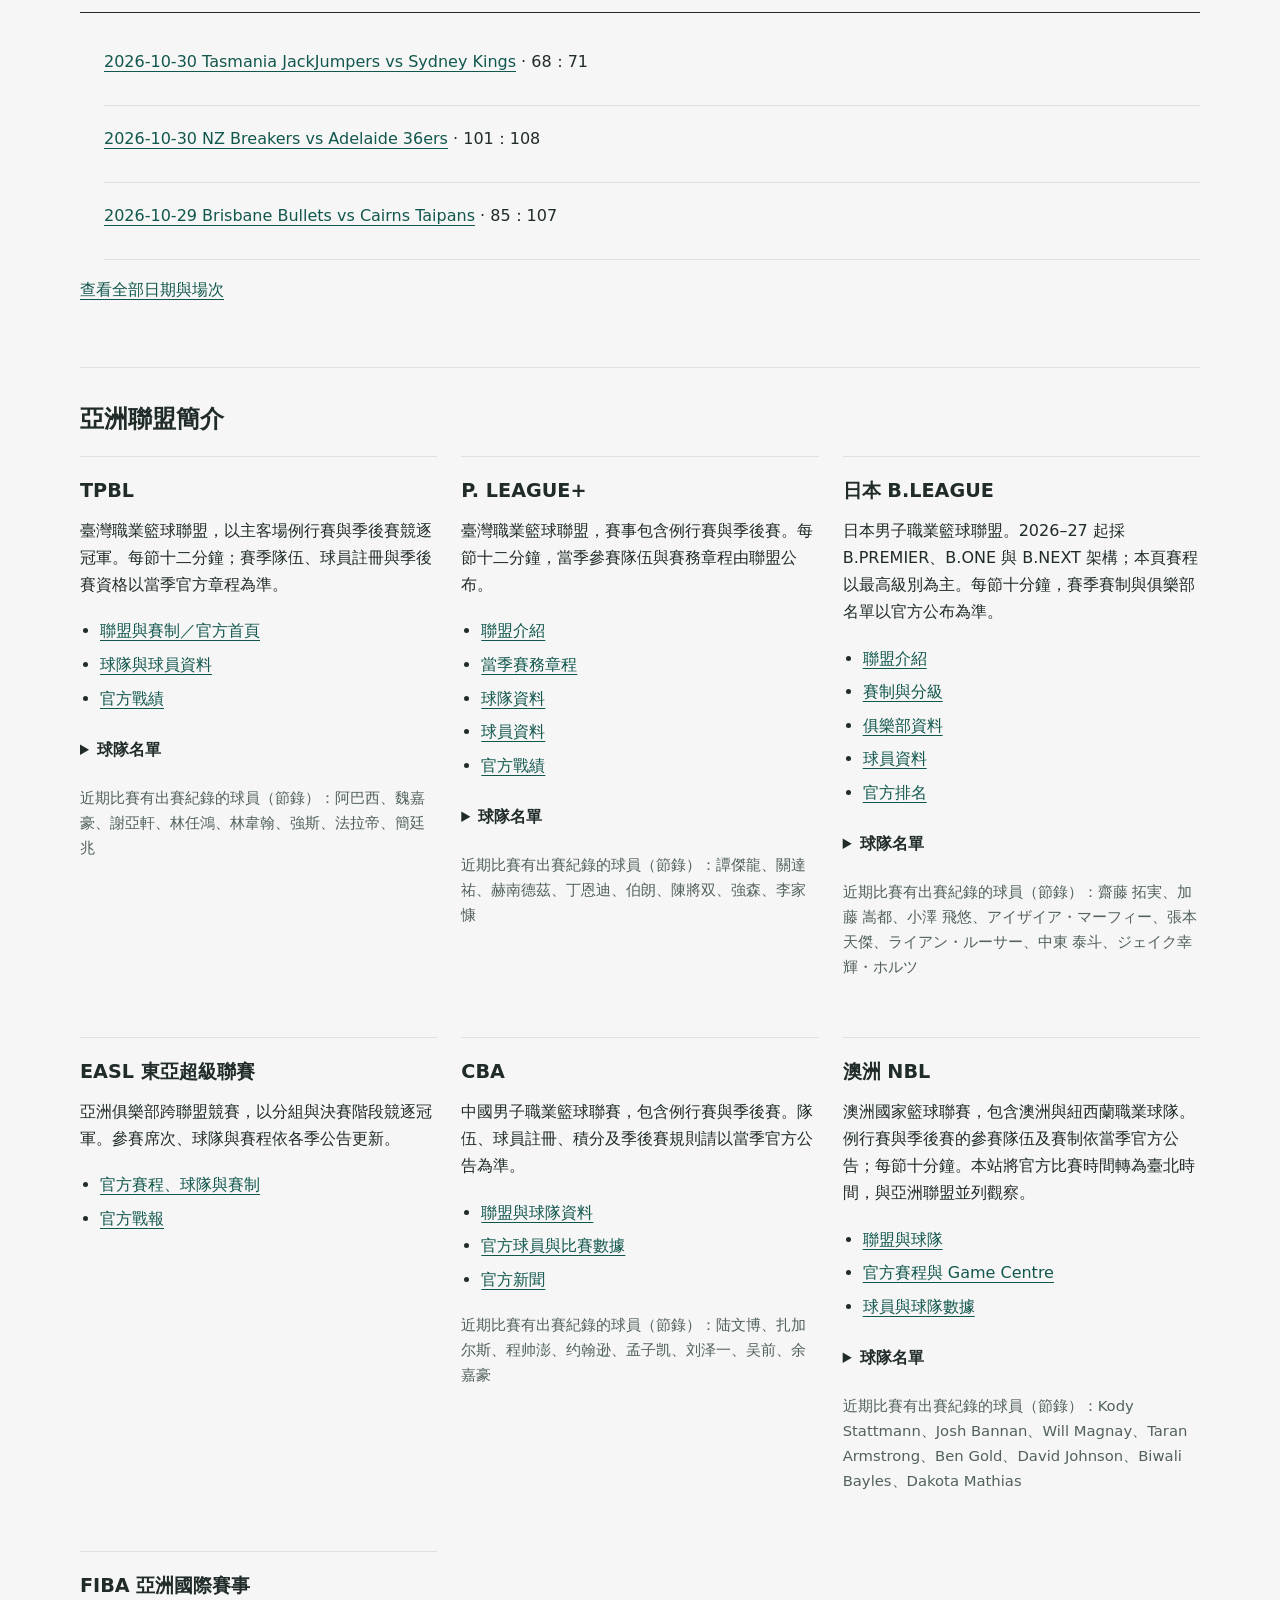
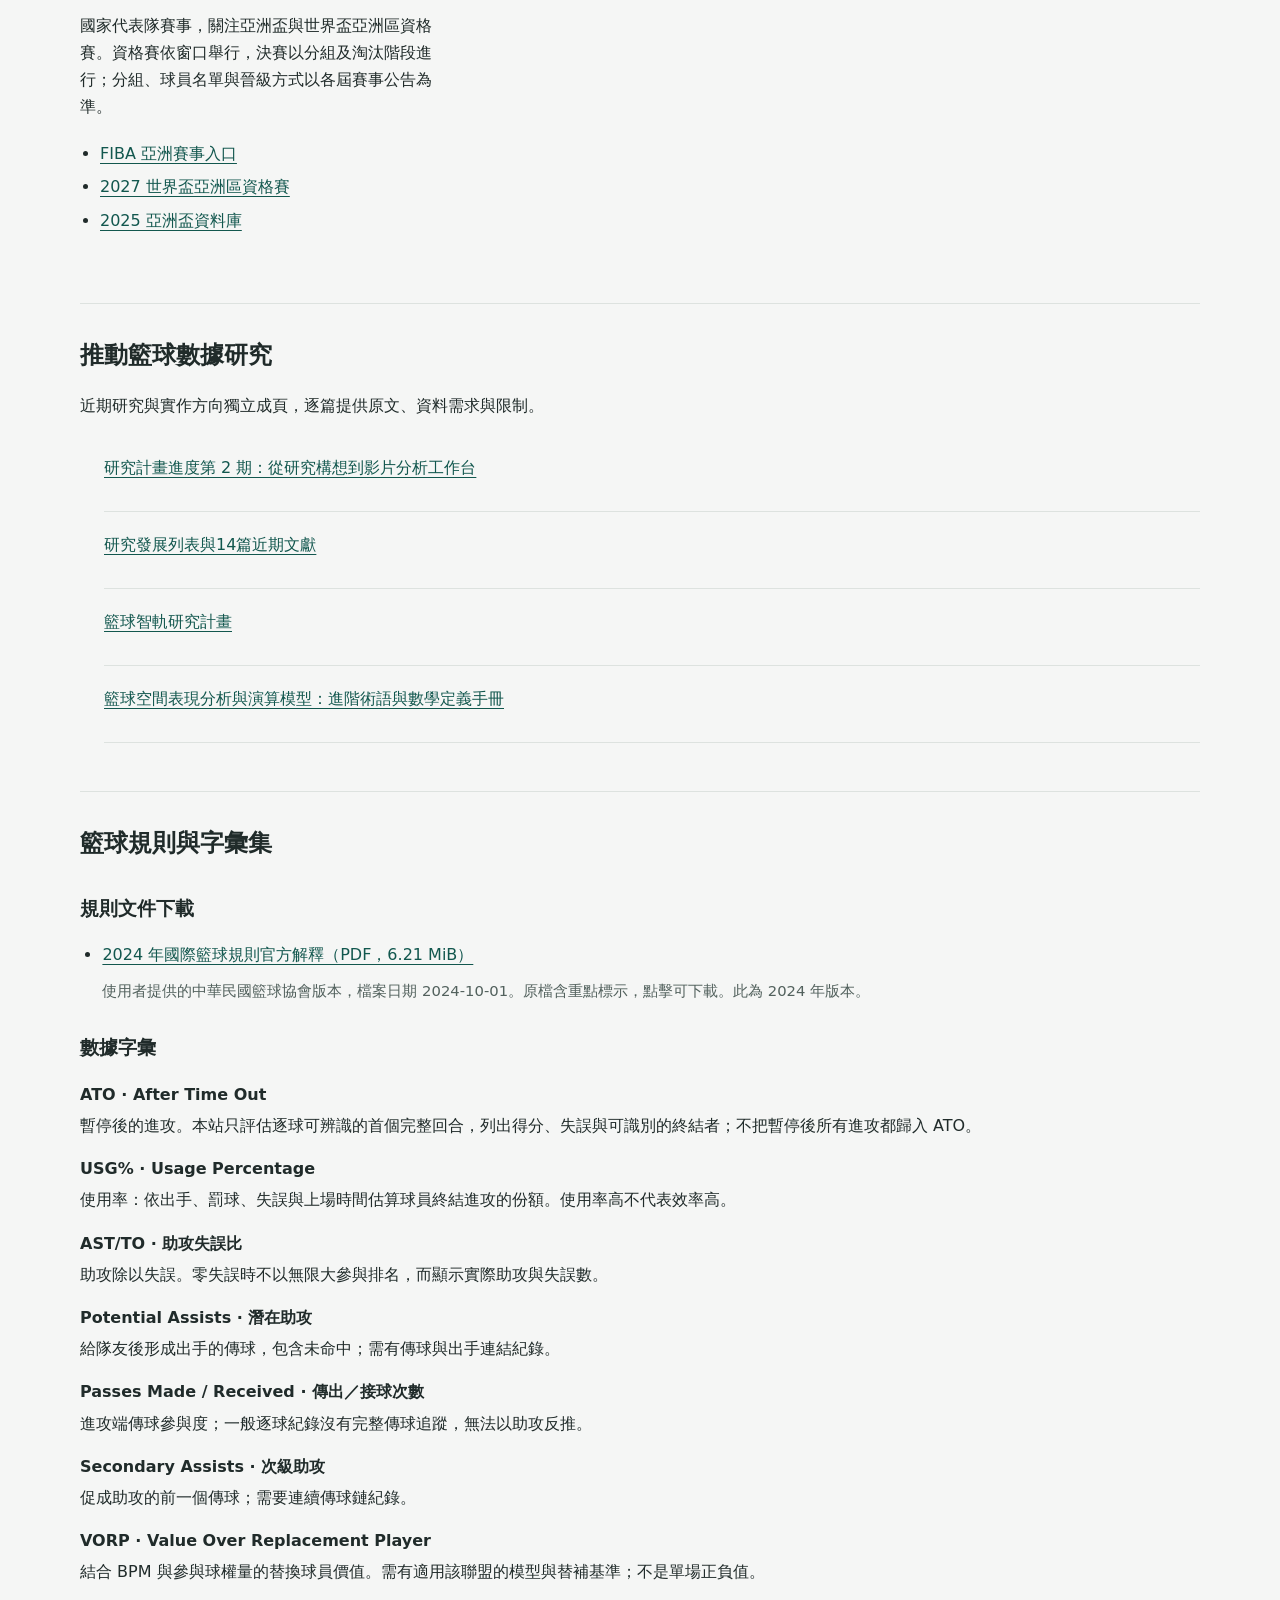
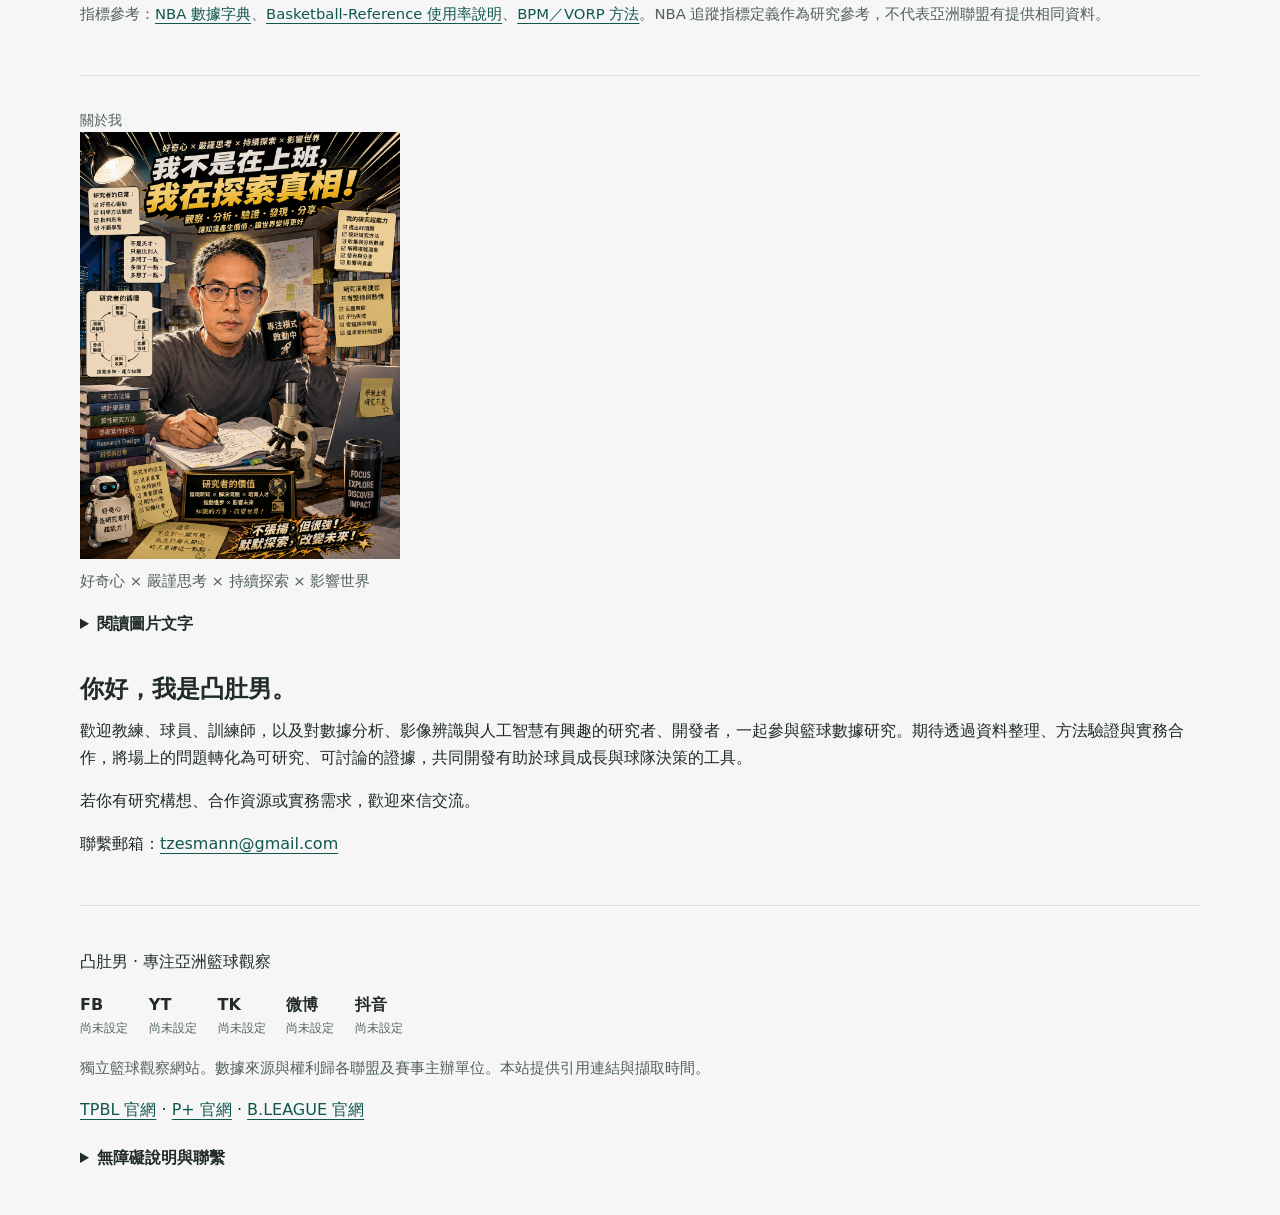
==== commit 600a0922: "Publish basketball research progress issue 2" ====
--- a/index.html
+++ b/index.html
@@ -8,7 +8,7 @@
 <section id="games" aria-labelledby="games-title"><div class="section-heading"><span class="number" aria-hidden="true">01</span><div><h2 id="games-title">賽程與戰報</h2></div></div><p>首頁每個聯盟節錄近期三場賽程與戰報。<a href="history/">完整列表與歷史日期另頁查看</a>，不受首頁筆數限制。所有時間均為臺北時間（UTC+8）。</p><div id="game-content"><p>資料讀取中。</p></div><h3>亞洲賽事快訊</h3><p class="meta">官方新聞連結；來源沒有發布戰報時，保留官方賽事入口。</p><div id="news-content"></div></section>
 <section id="analysis" aria-labelledby="analysis-title"><div class="section-heading"><span class="number" aria-hidden="true">02</span><div><h2 id="analysis-title">進階賽後數據分析</h2></div></div><p>點擊賽事進入獨立分析頁，查看效率、出手結構、陣容、ATO與資料限制。缺少官方欄位或驗證不足時，不產生受影響結論。</p><ul class="article-list"><li><a href="analytics/">進階觀戰數據與公式列表</a></li><li><a href="history/">依聯盟、賽季、日期與球隊選比賽</a></li></ul><div id="analysis-content"></div></section>
 <section id="leagues" aria-labelledby="leagues-title"><div class="section-heading"><span class="number" aria-hidden="true">03</span><div><h2 id="leagues-title">亞洲聯盟簡介</h2></div></div><div id="league-content"></div></section>
-<section id="insight" aria-labelledby="insight-title"><div class="section-heading"><span class="number" aria-hidden="true">04</span><div><h2 id="insight-title">推動籃球數據研究</h2></div></div><p>近期研究與實作方向獨立成頁，逐篇提供原文、資料需求與限制。</p><ul class="article-list"><li><a href="research/">研究發展列表與14篇近期文獻</a></li><li><a href="basketball-research-plan.html" target="_blank" rel="noopener" aria-label="籃球智軌研究計畫（開新分頁）">籃球智軌研究計畫</a></li><li><a href="basketball-analytics-handbook.html" target="_blank" rel="noopener" aria-label="籃球空間表現分析與演算模型：進階術語與數學定義手冊（開新分頁）">籃球空間表現分析與演算模型：進階術語與數學定義手冊</a></li></ul></section>
+<section id="insight" aria-labelledby="insight-title"><div class="section-heading"><span class="number" aria-hidden="true">04</span><div><h2 id="insight-title">推動籃球數據研究</h2></div></div><p>近期研究與實作方向獨立成頁，逐篇提供原文、資料需求與限制。</p><ul class="article-list"><li><a href="research-progress-02.html" target="_blank" rel="noopener" aria-label="研究計畫進度第 2 期：從研究構想到影片分析工作台（開新分頁）">研究計畫進度第 2 期：從研究構想到影片分析工作台</a></li><li><a href="research/">研究發展列表與14篇近期文獻</a></li><li><a href="basketball-research-plan.html" target="_blank" rel="noopener" aria-label="籃球智軌研究計畫（開新分頁）">籃球智軌研究計畫</a></li><li><a href="basketball-analytics-handbook.html" target="_blank" rel="noopener" aria-label="籃球空間表現分析與演算模型：進階術語與數學定義手冊（開新分頁）">籃球空間表現分析與演算模型：進階術語與數學定義手冊</a></li></ul></section>
 <section id="rules" aria-labelledby="rules-title"><div class="section-heading"><span class="number" aria-hidden="true">05</span><div><h2 id="rules-title">籃球規則與字彙集</h2></div></div><h3>規則文件下載</h3><ul class="download-list"><li><a href="downloads/fiba-2024-official-interpretations-ctba.pdf" download="2024年國際籃球規則官方解釋.pdf">2024 年國際籃球規則官方解釋（PDF，6.21 MiB）</a><p class="meta">使用者提供的中華民國籃球協會版本，檔案日期 2024-10-01。原檔含重點標示，點擊可下載。此為 2024 年版本。</p></li></ul><h3>數據字彙</h3><dl class="glossary"><dt>ATO · After Time Out</dt><dd>暫停後的進攻。本站只評估逐球可辨識的首個完整回合，列出得分、失誤與可識別的終結者；不把暫停後所有進攻都歸入 ATO。</dd><dt>USG% · Usage Percentage</dt><dd>使用率：依出手、罰球、失誤與上場時間估算球員終結進攻的份額。使用率高不代表效率高。</dd><dt>AST/TO · 助攻失誤比</dt><dd>助攻除以失誤。零失誤時不以無限大參與排名，而顯示實際助攻與失誤數。</dd><dt>Potential Assists · 潛在助攻</dt><dd>給隊友後形成出手的傳球，包含未命中；需有傳球與出手連結紀錄。</dd><dt>Passes Made / Received · 傳出／接球次數</dt><dd>進攻端傳球參與度；一般逐球紀錄沒有完整傳球追蹤，無法以助攻反推。</dd><dt>Secondary Assists · 次級助攻</dt><dd>促成助攻的前一個傳球；需要連續傳球鏈紀錄。</dd><dt>VORP · Value Over Replacement Player</dt><dd>結合 BPM 與參與球權量的替換球員價值。需有適用該聯盟的模型與替補基準；不是單場正負值。</dd></dl><p class="meta">指標參考：<a href="https://www.nba.com/stats/help/glossary">NBA 數據字典</a>、<a href="https://www.basketball-reference.com/about/glossary.html">Basketball-Reference 使用率說明</a>、<a href="https://www.basketball-reference.com/about/bpm2.html">BPM／VORP 方法</a>。NBA 追蹤指標定義作為研究參考，不代表亞洲聯盟有提供相同資料。</p></section>
 <section id="about" aria-labelledby="about-title"><p class="eyebrow">關於我</p><figure class="about-portrait"><img src="researcher-portrait.png" width="1086" height="1448" loading="lazy" decoding="async" alt="戴眼鏡的研究者在書房中拿著筆與馬克杯，周圍是研究筆記與書籍。"><figcaption class="meta">好奇心 × 嚴謹思考 × 持續探索 × 影響世界</figcaption><details><summary>閱讀圖片文字</summary><p>我不是在上班，我在探索真相！觀察、分析、驗證、發現、分享，讓知識產生價值，讓世界變得更好。</p><p>研究者的日常：好奇心驅動、科學方法驗證、批判思考、不斷學習。不是天才，只是比別人多問了一點、多做了一點、多想了一點。</p><p>研究者的循環：觀察現象、提出問題、文獻探討、資料收集、分析驗證、結論與發現。探索未知，建立知識。</p><p>我的研究超能力：提出好問題、設計研究方法、收集與分析數據、解釋複雜現象、發表與分享、影響與貢獻。研究沒有捷徑，只有堅持與熱情；反覆實驗、不怕失敗、從錯誤中學習、追求更好的證據。</p><p>研究者的信念：追求真實、保持誠信、尊重證據、開放心態、回饋社會。好奇心是研究者的超能力！學無止境，研究不息。</p><p>研究者的價值：發現新知、解決問題、培育人才、推動進步、影響未來。知識的力量，改變世界！進步不在於一蹴可幾，而在於每天都比昨天更接近一點點。不張揚，但很強；默默探索，改變未來。</p></details></figure><h2 id="about-title">你好，我是凸肚男。</h2><p>歡迎教練、球員、訓練師，以及對數據分析、影像辨識與人工智慧有興趣的研究者、開發者，一起參與籃球數據研究。期待透過資料整理、方法驗證與實務合作，將場上的問題轉化為可研究、可討論的證據，共同開發有助於球員成長與球隊決策的工具。</p><p>若你有研究構想、合作資源或實務需求，歡迎來信交流。</p><p>聯繫郵箱：<a href="mailto:tzesmann@gmail.com">tzesmann@gmail.com</a></p></section>
 </main><footer><p>凸肚男 · 專注亞洲籃球觀察</p><ul aria-label="預留社群媒體位置"><li>FB <span>尚未設定</span></li><li>YT <span>尚未設定</span></li><li>TK <span>尚未設定</span></li><li>微博 <span>尚未設定</span></li><li>抖音 <span>尚未設定</span></li></ul><p class="meta">獨立籃球觀察網站。數據來源與權利歸各聯盟及賽事主辦單位。本站提供引用連結與擷取時間。</p><p><a href="https://tpbl.basketball/">TPBL 官網</a> · <a href="https://pleagueofficial.com/">P+ 官網</a> · <a href="https://www.bleague.jp/">B.LEAGUE 官網</a></p><details id="accessibility"><summary>無障礙說明與聯繫</summary><p>本站以 <a href="https://www.w3.org/TR/WCAG22/">WCAG 2.2 AA</a> 為設計與檢測目標，提供鍵盤操作、字級與對比設定，以及可暫停、停止的朗讀功能。</p><p>桌面閱讀設定以一列呈現；窄螢幕或放大文字時自動換行。數據表格保留欄列關係，可在表格區域水平捲動。</p><p>若遇到閱讀或操作問題，請來信 <a href="mailto:tzesmann@gmail.com">tzesmann@gmail.com</a>，附上頁面網址、瀏覽器與遇到的問題。</p><p class="meta">最近版面與自動檢測：2026 年 10 月 21 日。首頁與研究文章已進行自動檢測及鍵盤、放大與重排測試；尚未完成真人螢幕閱讀器驗收。2024 年規則下載 PDF 為原始文件，其標籤與閱讀順序另待檢查，不在本次 HTML 檢測範圍。</p></details></footer></body></html>
